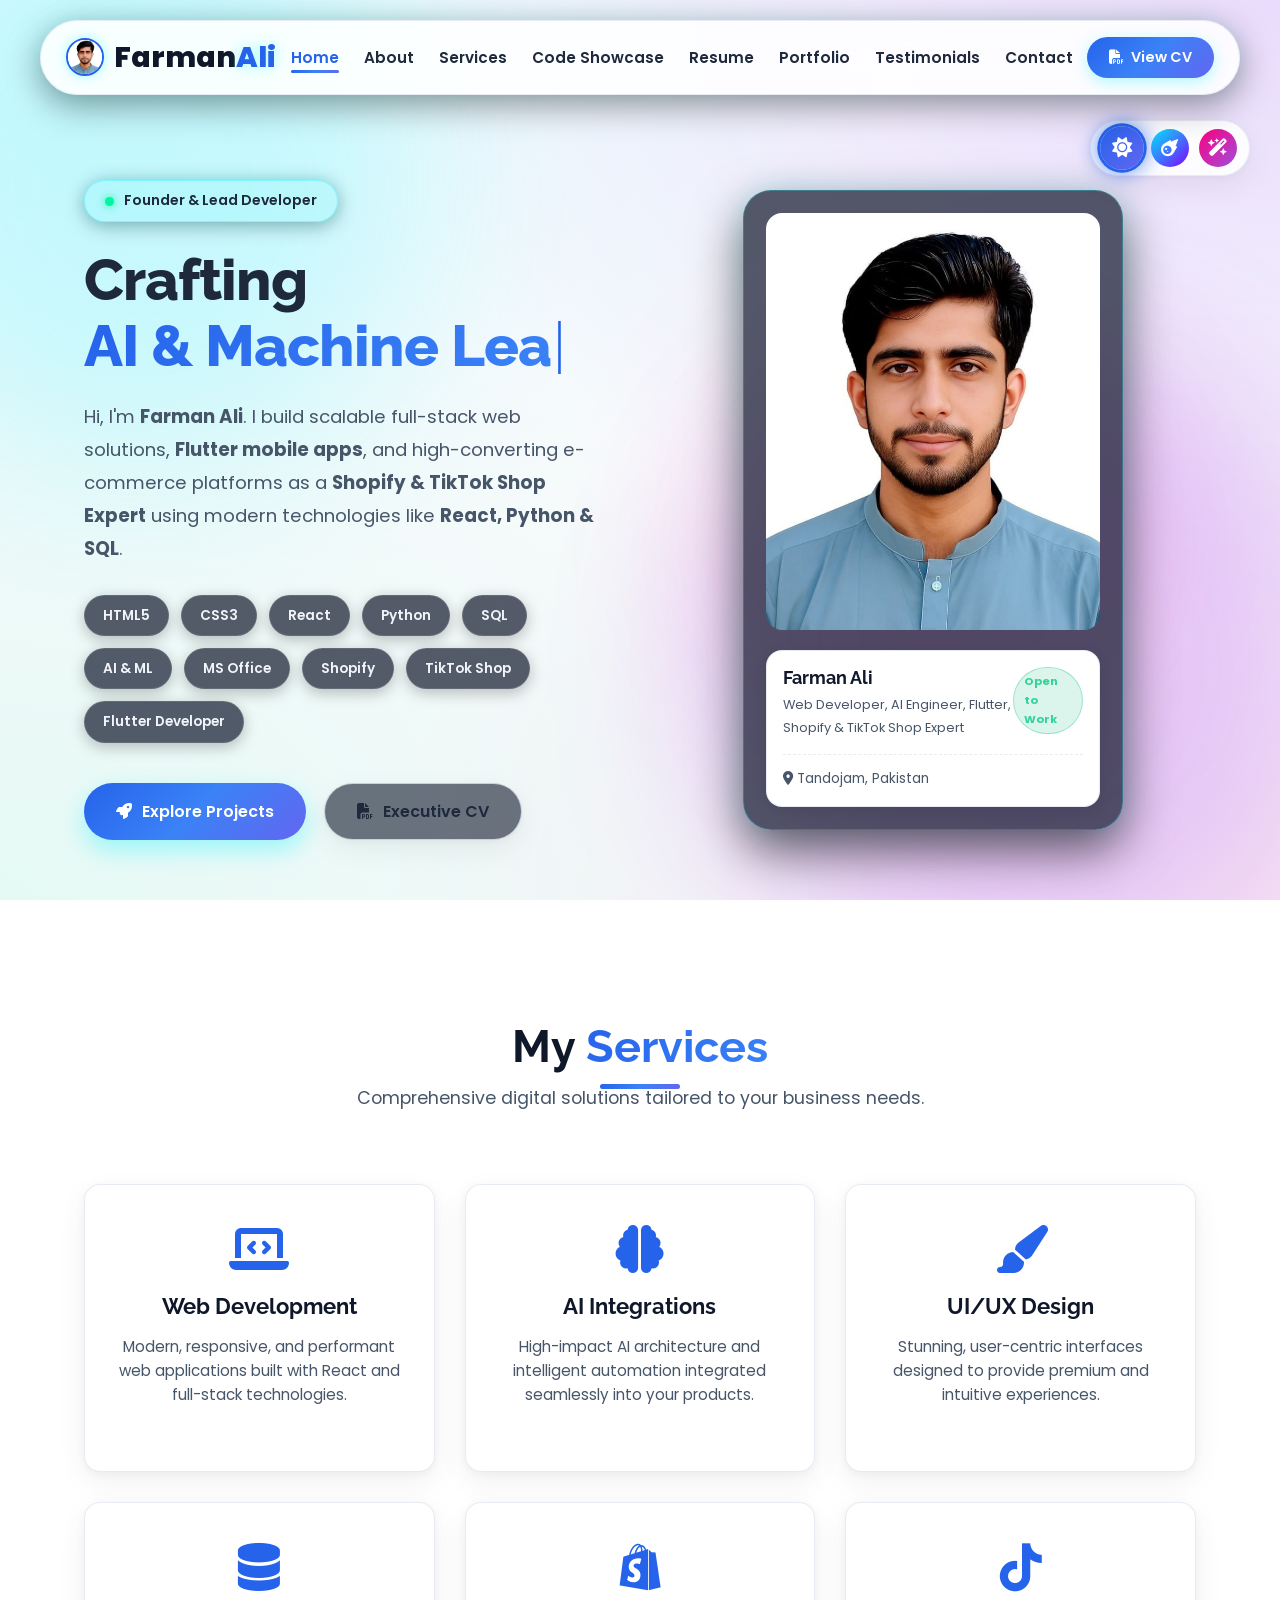
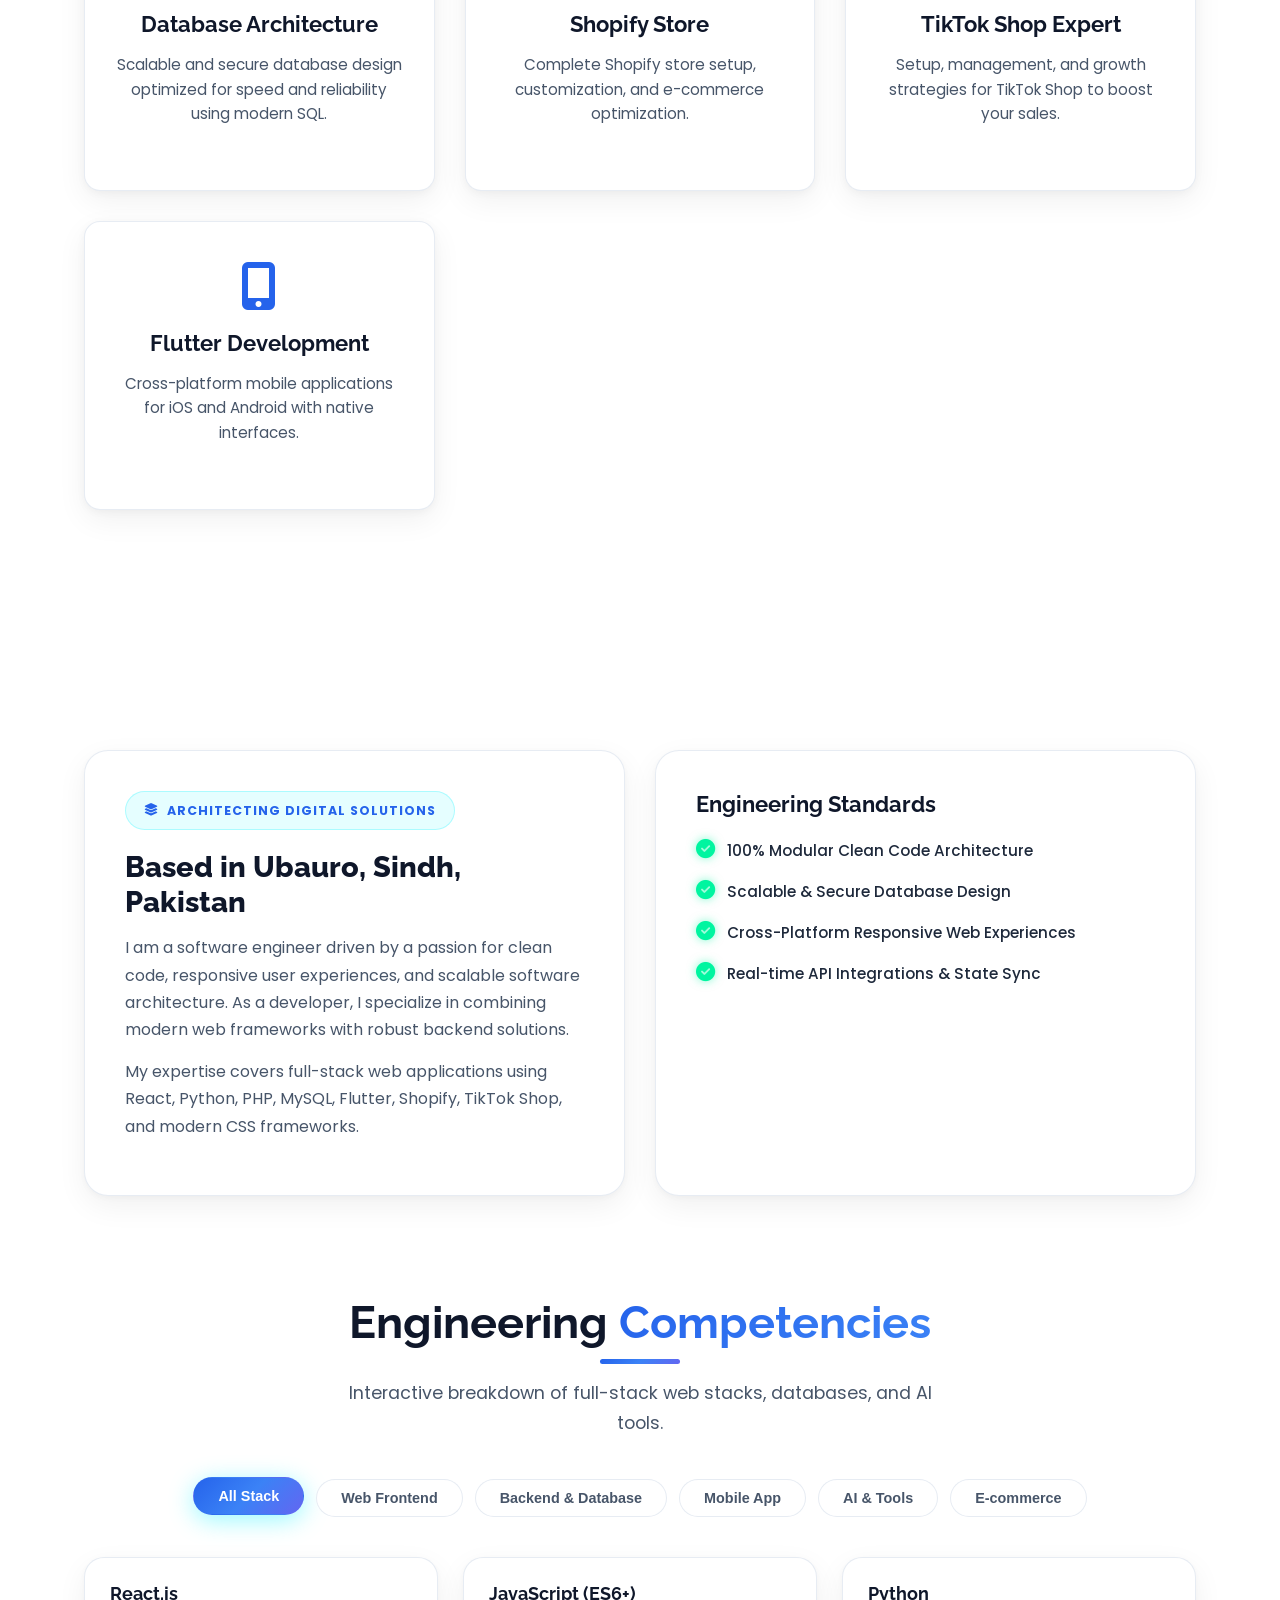
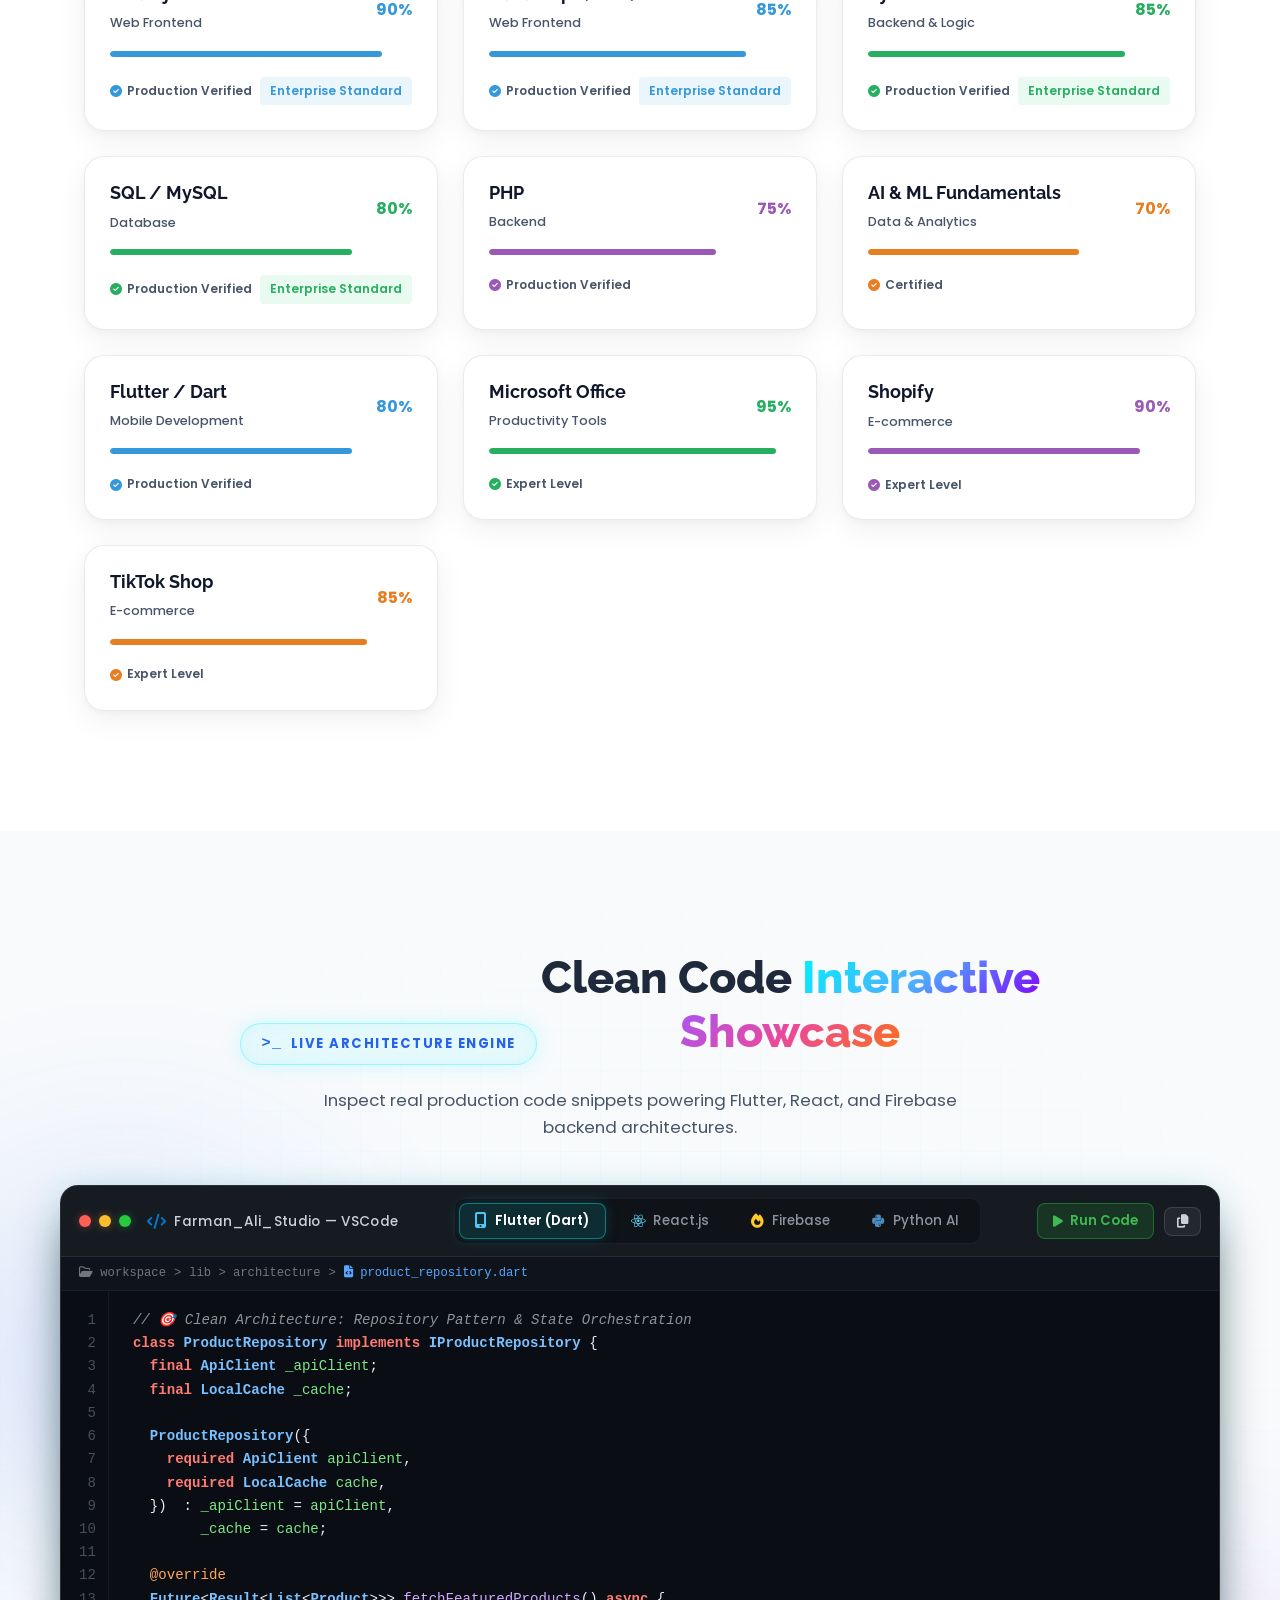
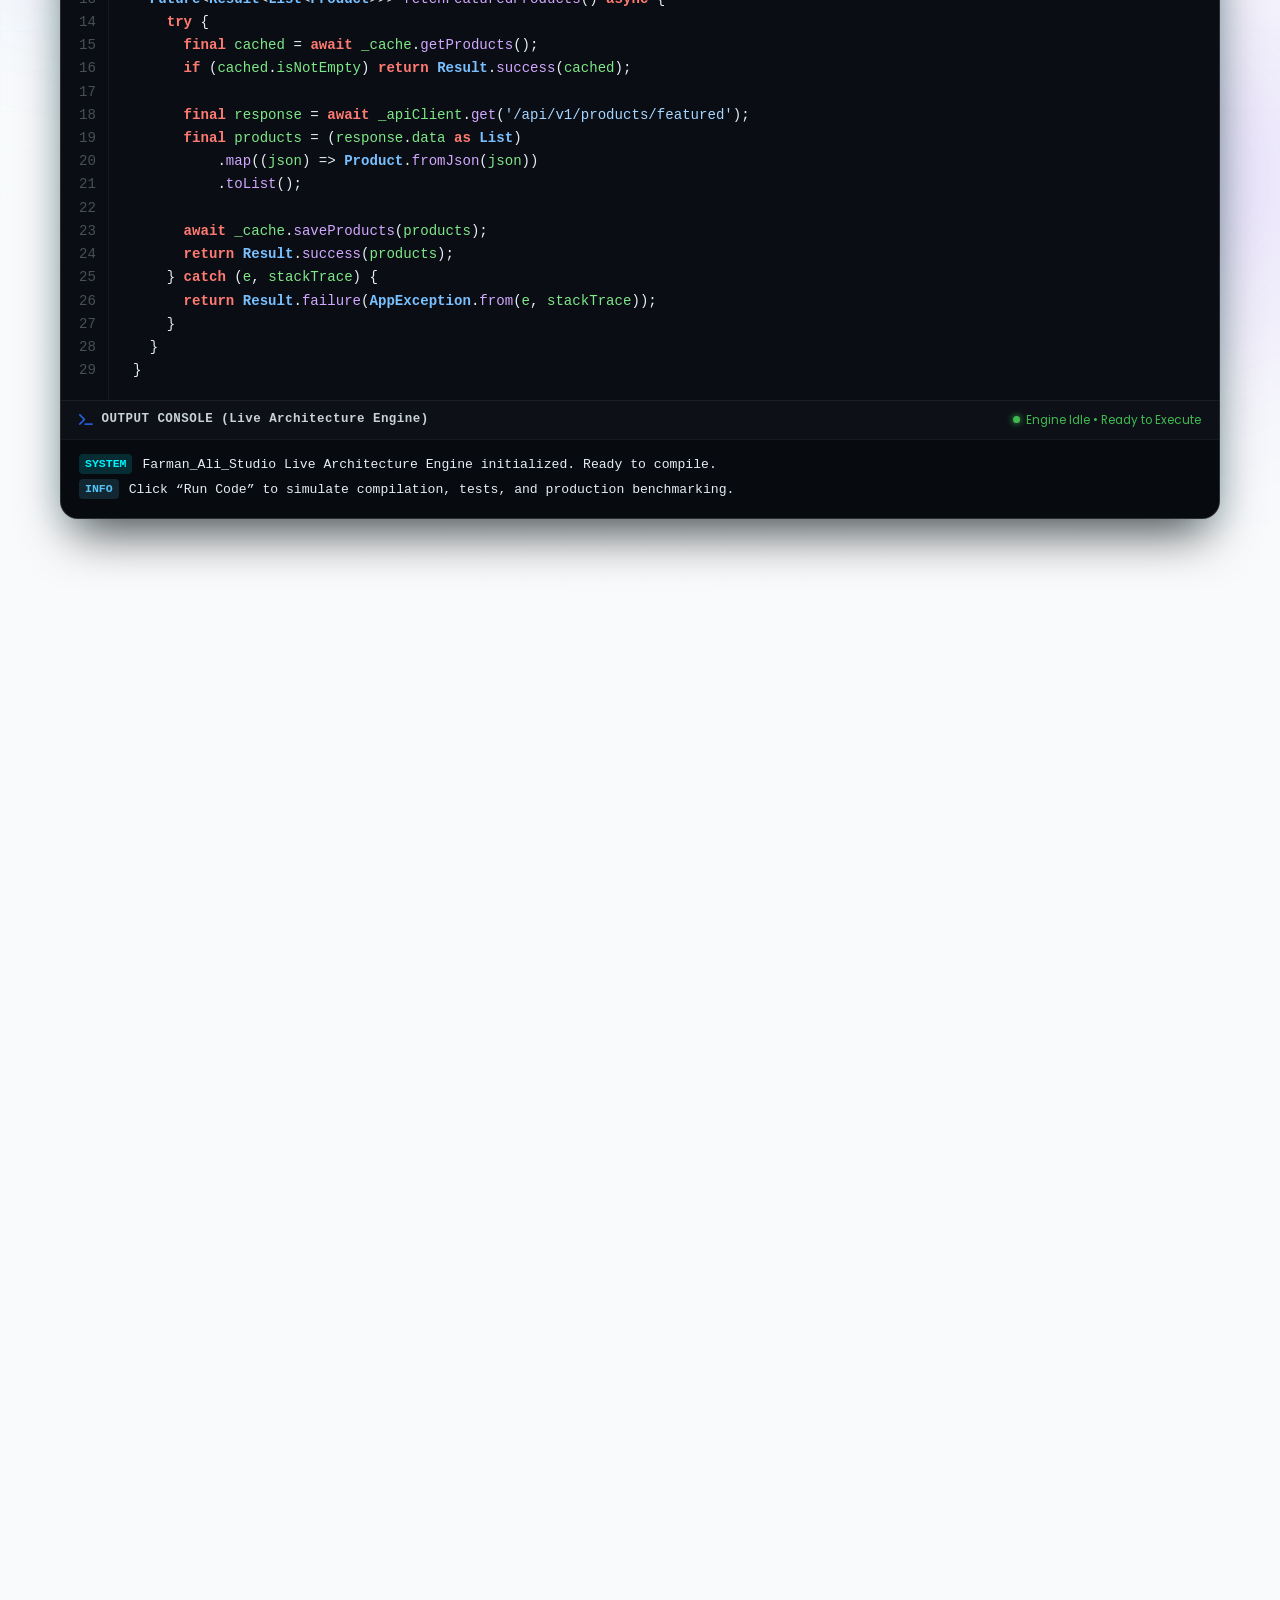
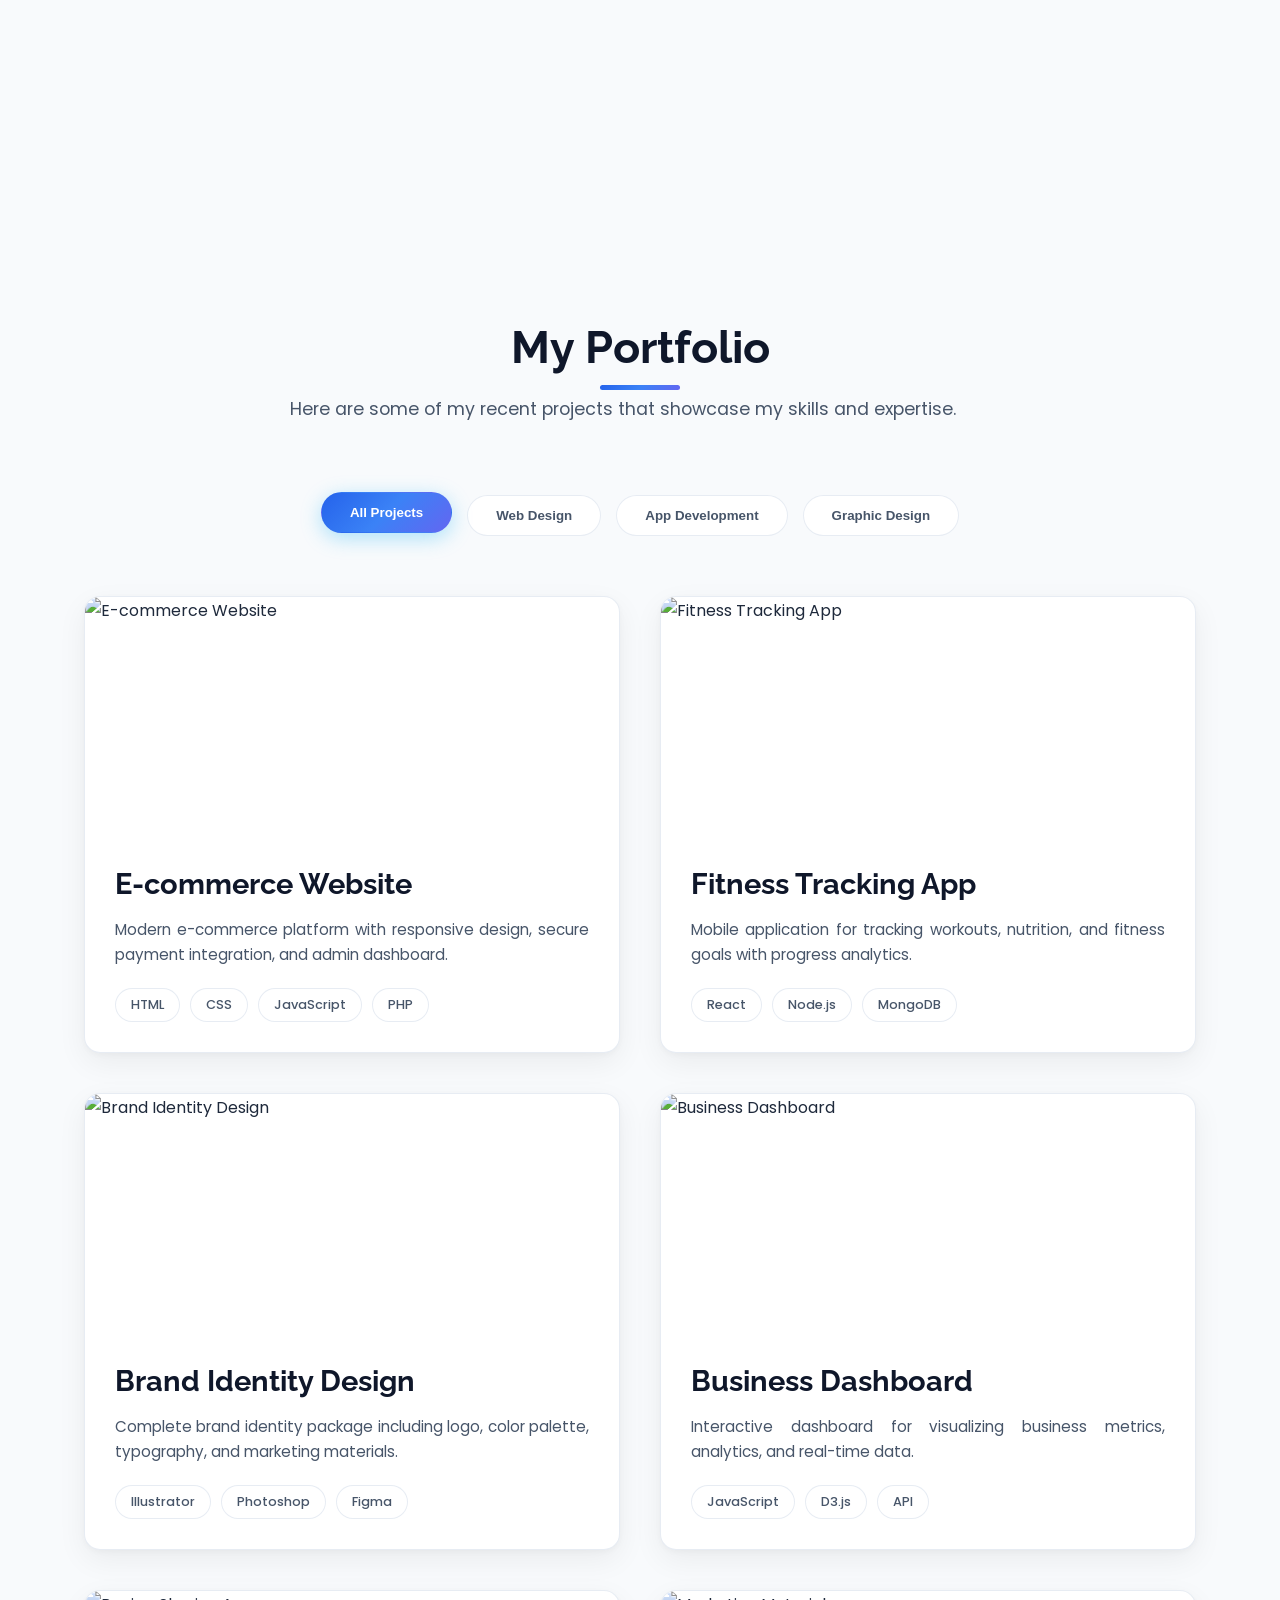
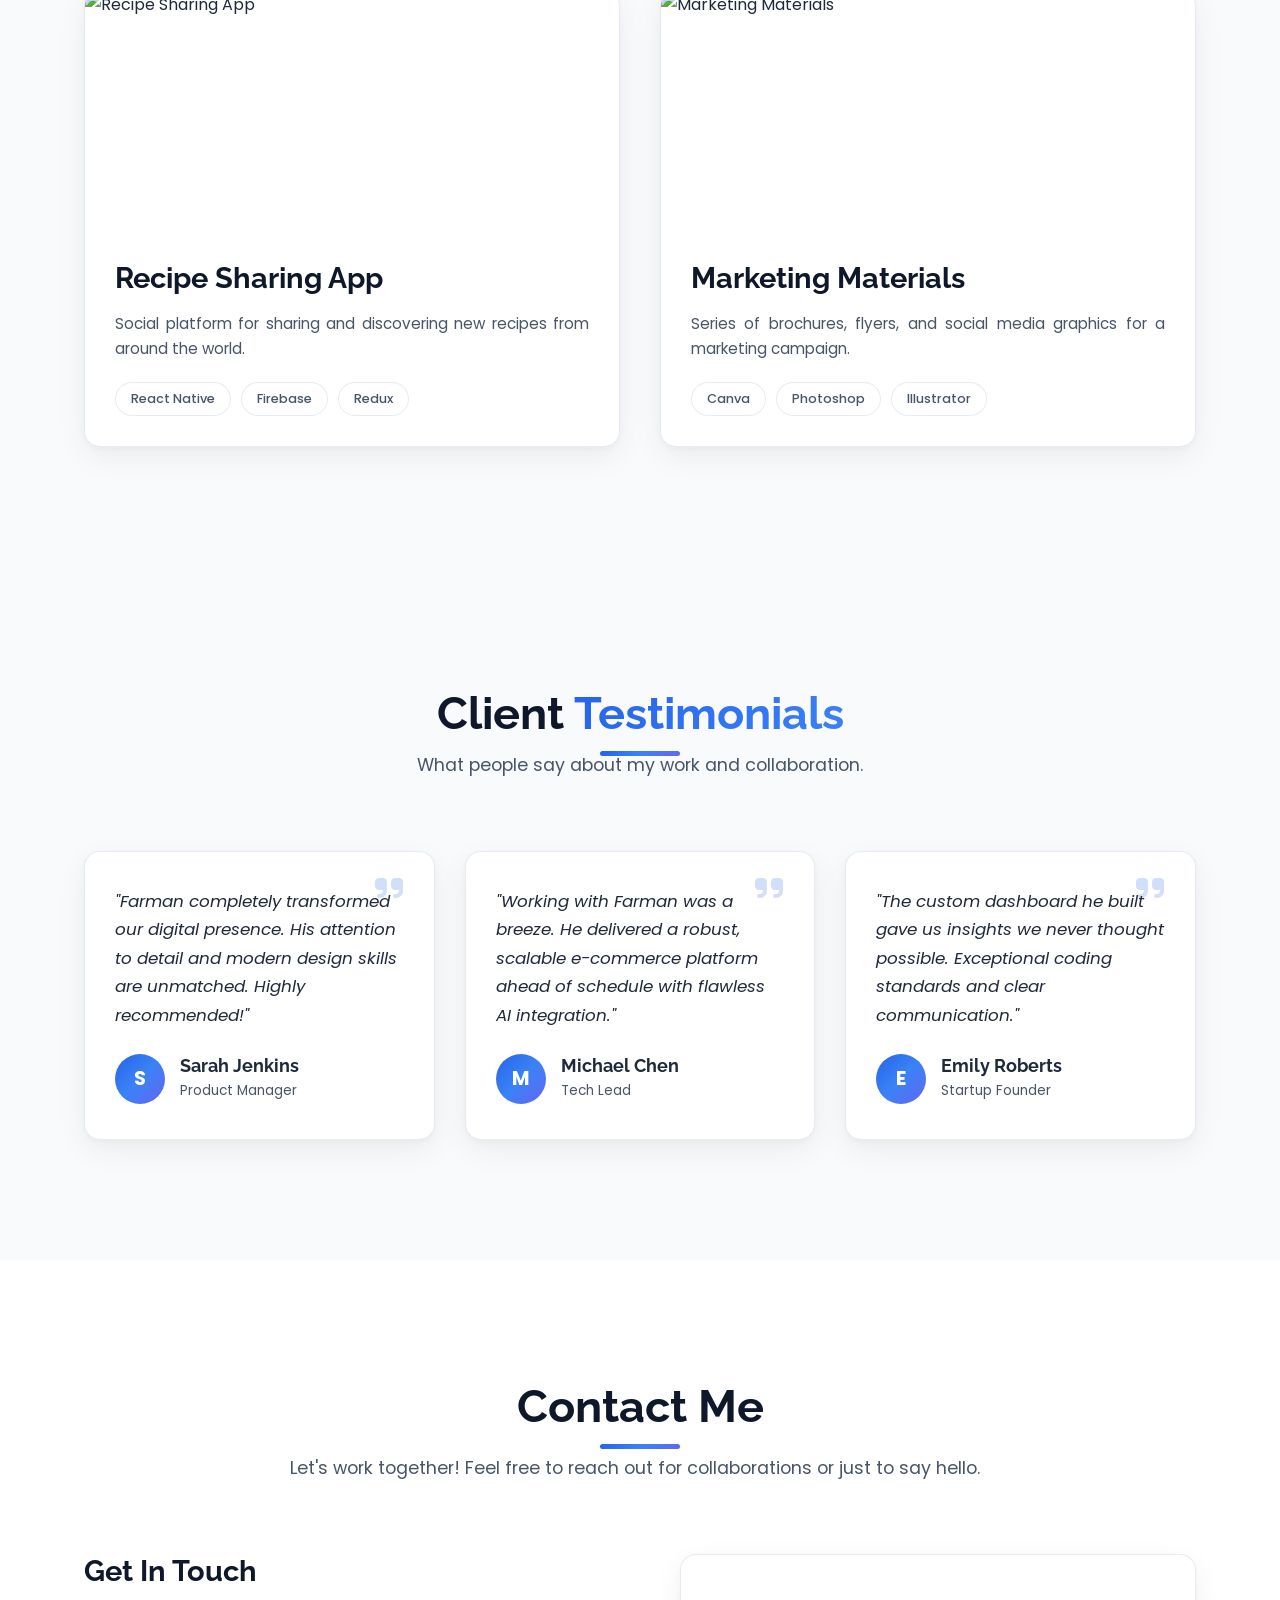
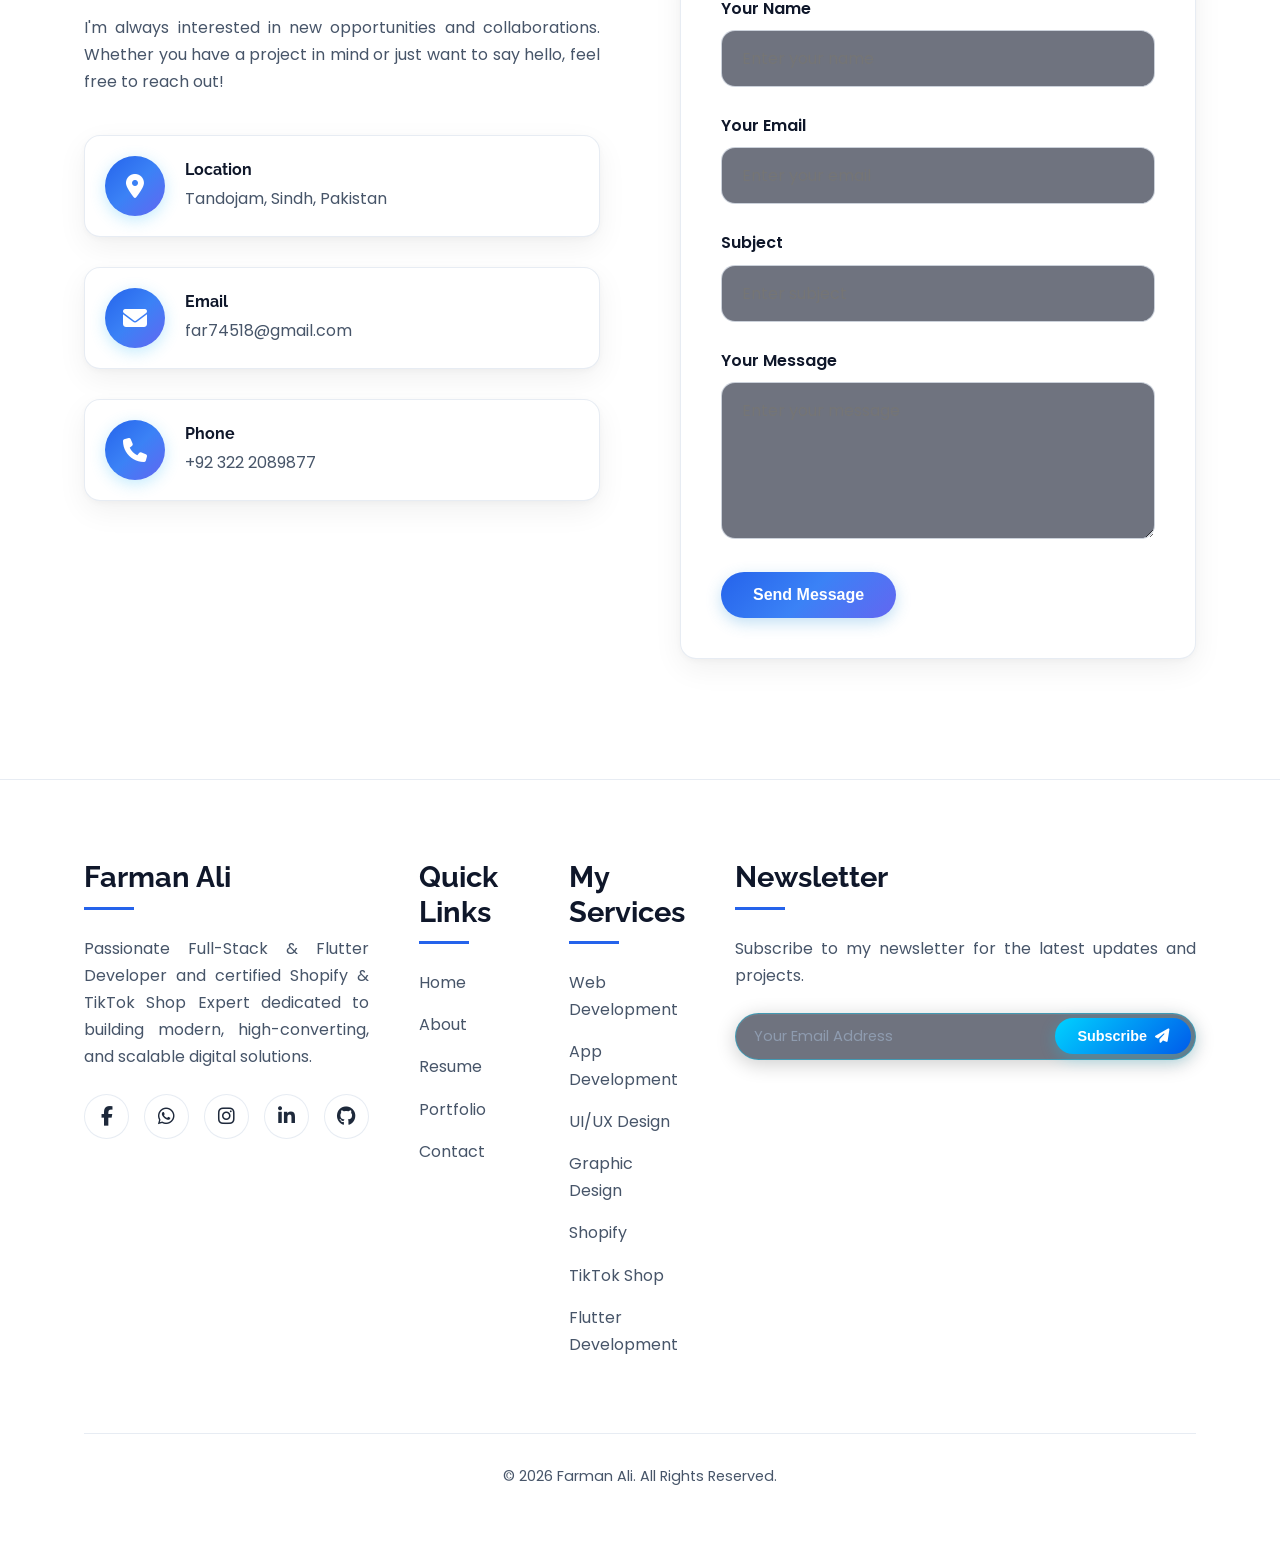
==== index.html @ 13c2aeea "Optimize SEO Schema and title for Farman Ali search indexing" ====
<!DOCTYPE html>
<html lang="en">

<head>
    <meta charset="UTF-8">
    <meta name="viewport" content="width=device-width, initial-scale=1.0">
    <title>Farman Ali - Official Portfolio | Web & Flutter Developer</title>
    <meta name="description"
        content="Official Portfolio of Farman Ali - Passionate full-stack web developer, Flutter mobile developer, Shopify & TikTok Shop expert. Explore projects, skills, and CV.">
    <meta name="keywords"
        content="Farman Ali, Farman Ali Portfolio, Farman Ali Web Developer, Farman Ali Flutter Developer, Farman Ali Shopify, Farman Ali TikTok Shop, frontend developer, React, Python, SQL">
    <meta name="author" content="Farman Ali">

    <meta name="robots" content="index, follow, max-image-preview:large, max-snippet:-1, max-video-preview:-1">
    <link rel="canonical" href="https://far74518-commits.github.io/portFolio/">

    <!-- Open Graph / Social Media Meta Tags -->
    <meta property="og:type" content="website">
    <meta property="og:url" content="https://far74518-commits.github.io/portFolio/">
    <meta property="og:title" content="Farman Ali - Official Web &amp; Flutter Developer Portfolio">
    <meta property="og:description" content="Official Portfolio of Farman Ali - Full-stack web developer, Flutter mobile app developer, Shopify &amp; TikTok Shop expert. Explore projects and skills.">
    <meta property="og:image" content="https://far74518-commits.github.io/portFolio/img.jpeg">

    <!-- Twitter Card Meta Tags -->
    <meta name="twitter:card" content="summary_large_image">
    <meta name="twitter:title" content="Farman Ali - Official Portfolio">
    <meta name="twitter:description" content="Official Portfolio of Farman Ali - Web & Flutter Developer, Shopify & TikTok Shop Expert.">
    <meta name="twitter:image" content="https://far74518-commits.github.io/portFolio/img.jpeg">

    <!-- Structured Data JSON-LD Graph Schema for Google Search -->
    <script type="application/ld+json">
    {
      "@context": "https://schema.org",
      "@graph": [
        {
          "@type": "WebSite",
          "@id": "https://far74518-commits.github.io/portFolio/#website",
          "url": "https://far74518-commits.github.io/portFolio/",
          "name": "Farman Ali Portfolio",
          "description": "Official Portfolio of Farman Ali - Web Developer, Flutter Developer & E-Commerce Expert",
          "publisher": {
            "@id": "https://far74518-commits.github.io/portFolio/#person"
          }
        },
        {
          "@type": "Person",
          "@id": "https://far74518-commits.github.io/portFolio/#person",
          "name": "Farman Ali",
          "alternateName": ["FarmanAli", "Farman Ali Developer", "Farman Ali Web Developer", "Farman Ali Portfolio"],
          "jobTitle": "Full-Stack Web & Flutter Developer",
          "url": "https://far74518-commits.github.io/portFolio/",
          "image": "https://far74518-commits.github.io/portFolio/img.jpeg",
          "sameAs": [
            "https://www.linkedin.com/in/farman-ali-4b7293390",
            "https://github.com/far74518-commits"
          ],
          "knowsAbout": [
            "Web Development",
            "React.js",
            "Flutter Mobile App Development",
            "Python",
            "SQL & MySQL",
            "Shopify",
            "TikTok Shop"
          ]
        },
        {
          "@type": "ProfilePage",
          "@id": "https://far74518-commits.github.io/portFolio/#webpage",
          "url": "https://far74518-commits.github.io/portFolio/",
          "name": "Farman Ali - Official Portfolio",
          "mainEntity": {
            "@id": "https://far74518-commits.github.io/portFolio/#person"
          }
        }
      ]
    }
    </script>

    <!-- Google Search Console Verification -->
    <meta name="google-site-verification" content="6dW-d35RY6g--9aEkk7B-_UVNa_BJdCMKLR23YyliXI" />
    <!-- Font Awesome -->
    <link rel="stylesheet" href="https://cdnjs.cloudflare.com/ajax/libs/font-awesome/6.4.0/css/all.min.css">

    <!-- Google Fonts -->
    <link
        href="https://fonts.googleapis.com/css2?family=Poppins:wght@300;400;500;600;700;800&family=Raleway:wght@300;400;500;600;700&display=swap"
        rel="stylesheet">

    <link rel="stylesheet" href="css/global.css">
    <link rel="stylesheet" href="css/layout.css">
    <link rel="stylesheet" href="css/hero-about.css">
    <link rel="stylesheet" href="css/portfolio-contact.css">
    <link rel="stylesheet" href="css/services-testimonials.css">
    <link rel="stylesheet" href="css/code-showcase.css">
</head>

<body class="theme-light light-theme">
    <!-- Dynamic Theme Toggle -->
    <div class="theme-toggle">
        <button id="theme-light" class="theme-btn active" title="Light Mode"><i class="fas fa-sun"></i></button>
        <button id="theme-cosmic" class="theme-btn" title="Cosmic Cyber Glow"><i class="fas fa-meteor"></i></button>
        <button id="theme-nebula" class="theme-btn" title="Sunset Nebula Glow"><i
                class="fas fa-wand-magic-sparkles"></i></button>
    </div>

    <!-- Header & Navigation -->
    <header id="header" class="modern-header">
        <div class="nav-container">
            <nav class="navbar">
                <a href="#home" class="logo">
                    <img src="img.jpeg" alt="Logo" class="nav-avatar">
                    Farman<span>Ali</span>
                </a>
                <ul class="nav-links">
                    <li><a href="#home" class="active">Home</a></li>
                    <li><a href="#about">About</a></li>
                    <li><a href="#services">Services</a></li>
                    <li><a href="#code-showcase">Code Showcase</a></li>
                    <li><a href="#resume">Resume</a></li>
                    <li><a href="#portfolio">Portfolio</a></li>
                    <li><a href="#testimonials">Testimonials</a></li>
                    <li><a href="#contact">Contact</a></li>
                </ul>
                <div class="nav-actions">
                    <a href="javascript:void(0)" class="btn-nav" onclick="openCvModal()"><i class="fas fa-file-pdf"></i>
                        View CV</a>
                    <div class="hamburger">
                        <i class="fas fa-bars"></i>
                    </div>
                </div>
            </nav>
        </div>
    </header>

    <!-- Hero Section -->
    <section class="hero modern-hero reveal" id="home">
        <div class="mesh-bg">
            <div class="mesh-blob blob-1"></div>
            <div class="mesh-blob blob-2"></div>
            <div class="mesh-blob blob-3"></div>
        </div>
        <div class="container">
            <div class="hero-content">
                <div class="hero-text">
                    <div class="hero-badge">
                        <span class="badge-dot"></span> Founder & Lead Developer
                    </div>
                    <h1>Crafting <br><span class="text-gradient typing-text">Modern Web Solutions</span><span
                            class="typing-cursor">|</span></h1>
                    <p>Hi, I'm <strong>Farman Ali</strong>. I build scalable full-stack web solutions, <strong>Flutter
                            mobile apps</strong>, and high-converting e-commerce platforms as a <strong>Shopify &amp;
                            TikTok Shop Expert</strong> using modern technologies like <strong>React, Python &amp;
                            SQL</strong>.</p>

                    <div class="skill-pills">
                        <span class="skill-pill">HTML5</span>
                        <span class="skill-pill">CSS3</span>
                        <span class="skill-pill">React</span>
                        <span class="skill-pill">Python</span>
                        <span class="skill-pill">SQL</span>
                        <span class="skill-pill">AI & ML</span>
                        <span class="skill-pill">MS Office</span>
                        <span class="skill-pill">Shopify</span>
                        <span class="skill-pill">TikTok Shop</span>
                        <span class="skill-pill">Flutter Developer</span>
                    </div>

                    <div class="hero-btns">
                        <a href="#portfolio" class="btn-primary"><i class="fas fa-rocket"></i> Explore Projects</a>
                        <a href="javascript:void(0)" class="btn-secondary" onclick="openCvModal()"><i
                                class="fas fa-file-pdf"></i> Executive CV</a>
                    </div>
                </div>

                <div class="hero-image">
                    <div class="modern-profile-card">
                        <div class="card-image-wrap">
                            <img src="img.jpeg" alt="Farman Ali">
                        </div>
                        <div class="card-info">
                            <div class="card-info-header">
                                <div>
                                    <h4>Farman Ali</h4>
                                    <p>Web Developer, AI Engineer, Flutter, Shopify & TikTok Shop Expert</p>
                                </div>
                                <span class="status-badge">Open to Work</span>
                            </div>
                            <div class="card-info-footer">
                                <span><i class="fas fa-map-marker-alt"></i> Tandojam, Pakistan</span>
                            </div>
                        </div>
                    </div>
                </div>
            </div>
        </div>
    </section>

    <!-- Services Section -->
    <section class="services section reveal" id="services">
        <div class="container">
            <div class="section-title text-center">
                <h2 style="margin: 0 auto;">My <span class="text-gradient">Services</span></h2>
                <p style="color: var(--text-secondary); max-width: 600px; margin: 10px auto;">Comprehensive digital
                    solutions tailored to your business needs.</p>
                <div class="mobile-swipe-indicator">
                    <i class="fas fa-arrows-left-right"></i> Swipe horizontally &bull; 7 Services
                </div>
            </div>
            <div class="services-wrapper">
                <button class="services-nav-btn prev-btn" id="servicesPrevBtn" aria-label="Previous service"><i
                        class="fas fa-chevron-left"></i></button>
                <div class="services-grid" id="servicesGrid">
                    <div class="service-card">
                        <i class="fas fa-laptop-code service-icon"></i>
                        <h3>Web Development</h3>
                        <p>Modern, responsive, and performant web applications built with React and full-stack
                            technologies.</p>
                    </div>
                    <div class="service-card">
                        <i class="fas fa-brain service-icon"></i>
                        <h3>AI Integrations</h3>
                        <p>High-impact AI architecture and intelligent automation integrated seamlessly into your
                            products.</p>
                    </div>
                    <div class="service-card">
                        <i class="fas fa-paint-brush service-icon"></i>
                        <h3>UI/UX Design</h3>
                        <p>Stunning, user-centric interfaces designed to provide premium and intuitive experiences.</p>
                    </div>
                    <div class="service-card">
                        <i class="fas fa-database service-icon"></i>
                        <h3>Database Architecture</h3>
                        <p>Scalable and secure database design optimized for speed and reliability using modern SQL.</p>
                    </div>
                    <div class="service-card">
                        <i class="fab fa-shopify service-icon"></i>
                        <h3>Shopify Store</h3>
                        <p>Complete Shopify store setup, customization, and e-commerce optimization.</p>
                    </div>
                    <div class="service-card">
                        <i class="fab fa-tiktok service-icon"></i>
                        <h3>TikTok Shop Expert</h3>
                        <p>Setup, management, and growth strategies for TikTok Shop to boost your sales.</p>
                    </div>
                    <div class="service-card">
                        <i class="fas fa-mobile-alt service-icon"></i>
                        <h3>Flutter Development</h3>
                        <p>Cross-platform mobile applications for iOS and Android with native interfaces.</p>
                    </div>
                </div>
                <button class="services-nav-btn next-btn" id="servicesNextBtn" aria-label="Next service"><i
                        class="fas fa-chevron-right"></i></button>
            </div>
        </div>
    </section>

    <!-- About & Competencies Section -->
    <section class="about section reveal" id="about">
        <div class="container">
            <!-- Premium Location & About Grid -->
            <div class="premium-about-grid">
                <!-- Location Card -->
                <div class="premium-card premium-location-card">
                    <div class="location-header">
                        <span class="location-badge"><i class="fas fa-layer-group"></i> ARCHITECTING DIGITAL
                            SOLUTIONS</span>
                    </div>
                    <h3 class="location-title">Based in Ubauro, Sindh, Pakistan</h3>
                    <p class="location-desc">I am a software engineer driven by a passion for clean code, responsive
                        user experiences, and scalable software architecture. As a developer, I specialize in combining
                        modern web frameworks with robust backend solutions.</p>
                    <p class="location-desc">My expertise covers full-stack web applications using React, Python, PHP,
                        MySQL, Flutter, Shopify, TikTok Shop, and modern CSS frameworks.</p>
                </div>

                <!-- Standards Card -->
                <div class="premium-card premium-standards-card">
                    <h4 class="standards-title">Engineering Standards</h4>
                    <ul class="standards-list">
                        <li><i class="fas fa-check-circle"></i> 100% Modular Clean Code Architecture</li>
                        <li><i class="fas fa-check-circle"></i> Scalable & Secure Database Design</li>
                        <li><i class="fas fa-check-circle"></i> Cross-Platform Responsive Web Experiences</li>
                        <li><i class="fas fa-check-circle"></i> Real-time API Integrations & State Sync</li>
                    </ul>
                </div>
            </div>

            <!-- Engineering Competencies -->
            <div class="premium-competencies">
                <div class="section-title text-center" style="margin-bottom: 40px; text-align: center;">
                    <h2>Engineering <span class="text-gradient">Competencies</span></h2>
                    <p style="color: var(--text-secondary); max-width: 600px; margin: 10px auto;">Interactive breakdown
                        of full-stack web stacks, databases, and AI tools.</p>
                </div>

                <div class="competency-tabs">
                    <button class="comp-tab active" data-tab="all">All Stack</button>
                    <button class="comp-tab" data-tab="frontend">Web Frontend</button>
                    <button class="comp-tab" data-tab="backend">Backend & Database</button>
                    <button class="comp-tab" data-tab="mobile">Mobile App</button>
                    <button class="comp-tab" data-tab="ai">AI & Tools</button>
                    <button class="comp-tab" data-tab="ecommerce">E-commerce</button>
                </div>

                <div class="competency-grid">
                    <!-- Card 1 -->
                    <div class="comp-card" data-category="frontend">
                        <div class="comp-header">
                            <div>
                                <h4 class="comp-title">React.js</h4>
                                <span class="comp-category">Web Frontend</span>
                            </div>
                            <span class="comp-percent text-blue">90%</span>
                        </div>
                        <div class="comp-bar-bg">
                            <div class="comp-bar-fill bg-blue" style="width: 90%;"></div>
                        </div>
                        <div class="comp-footer">
                            <span class="comp-badge"><i class="fas fa-check-circle text-blue"></i> Production
                                Verified</span>
                            <span class="comp-badge badge-blue">Enterprise Standard</span>
                        </div>
                    </div>

                    <!-- Card 2 -->
                    <div class="comp-card" data-category="frontend">
                        <div class="comp-header">
                            <div>
                                <h4 class="comp-title">JavaScript (ES6+)</h4>
                                <span class="comp-category">Web Frontend</span>
                            </div>
                            <span class="comp-percent text-blue">85%</span>
                        </div>
                        <div class="comp-bar-bg">
                            <div class="comp-bar-fill bg-blue" style="width: 85%;"></div>
                        </div>
                        <div class="comp-footer">
                            <span class="comp-badge"><i class="fas fa-check-circle text-blue"></i> Production
                                Verified</span>
                            <span class="comp-badge badge-blue">Enterprise Standard</span>
                        </div>
                    </div>

                    <!-- Card 3 -->
                    <div class="comp-card" data-category="backend">
                        <div class="comp-header">
                            <div>
                                <h4 class="comp-title">Python</h4>
                                <span class="comp-category">Backend & Logic</span>
                            </div>
                            <span class="comp-percent text-green">85%</span>
                        </div>
                        <div class="comp-bar-bg">
                            <div class="comp-bar-fill bg-green" style="width: 85%;"></div>
                        </div>
                        <div class="comp-footer">
                            <span class="comp-badge"><i class="fas fa-check-circle text-green"></i> Production
                                Verified</span>
                            <span class="comp-badge badge-green">Enterprise Standard</span>
                        </div>
                    </div>

                    <!-- Card 4 -->
                    <div class="comp-card" data-category="backend">
                        <div class="comp-header">
                            <div>
                                <h4 class="comp-title">SQL / MySQL</h4>
                                <span class="comp-category">Database</span>
                            </div>
                            <span class="comp-percent text-green">80%</span>
                        </div>
                        <div class="comp-bar-bg">
                            <div class="comp-bar-fill bg-green" style="width: 80%;"></div>
                        </div>
                        <div class="comp-footer">
                            <span class="comp-badge"><i class="fas fa-check-circle text-green"></i> Production
                                Verified</span>
                            <span class="comp-badge badge-green">Enterprise Standard</span>
                        </div>
                    </div>

                    <!-- Card 5 -->
                    <div class="comp-card" data-category="backend">
                        <div class="comp-header">
                            <div>
                                <h4 class="comp-title">PHP</h4>
                                <span class="comp-category">Backend</span>
                            </div>
                            <span class="comp-percent text-purple">75%</span>
                        </div>
                        <div class="comp-bar-bg">
                            <div class="comp-bar-fill bg-purple" style="width: 75%;"></div>
                        </div>
                        <div class="comp-footer">
                            <span class="comp-badge"><i class="fas fa-check-circle text-purple"></i> Production
                                Verified</span>
                        </div>
                    </div>

                    <!-- Card 6 -->
                    <div class="comp-card" data-category="ai">
                        <div class="comp-header">
                            <div>
                                <h4 class="comp-title">AI & ML Fundamentals</h4>
                                <span class="comp-category">Data & Analytics</span>
                            </div>
                            <span class="comp-percent text-orange">70%</span>
                        </div>
                        <div class="comp-bar-bg">
                            <div class="comp-bar-fill bg-orange" style="width: 70%;"></div>
                        </div>
                        <div class="comp-footer">
                            <span class="comp-badge"><i class="fas fa-check-circle text-orange"></i> Certified</span>
                        </div>
                    </div>

                    <!-- Card 7 -->
                    <div class="comp-card" data-category="mobile">
                        <div class="comp-header">
                            <div>
                                <h4 class="comp-title">Flutter / Dart</h4>
                                <span class="comp-category">Mobile Development</span>
                            </div>
                            <span class="comp-percent text-blue">80%</span>
                        </div>
                        <div class="comp-bar-bg">
                            <div class="comp-bar-fill bg-blue" style="width: 80%;"></div>
                        </div>
                        <div class="comp-footer">
                            <span class="comp-badge"><i class="fas fa-check-circle text-blue"></i> Production
                                Verified</span>
                        </div>
                    </div>

                    <!-- Card 8 -->
                    <div class="comp-card" data-category="ai">
                        <div class="comp-header">
                            <div>
                                <h4 class="comp-title">Microsoft Office</h4>
                                <span class="comp-category">Productivity Tools</span>
                            </div>
                            <span class="comp-percent text-green">95%</span>
                        </div>
                        <div class="comp-bar-bg">
                            <div class="comp-bar-fill bg-green" style="width: 95%;"></div>
                        </div>
                        <div class="comp-footer">
                            <span class="comp-badge"><i class="fas fa-check-circle text-green"></i> Expert Level</span>
                        </div>
                    </div>

                    <!-- Card 9 -->
                    <div class="comp-card" data-category="ecommerce">
                        <div class="comp-header">
                            <div>
                                <h4 class="comp-title">Shopify</h4>
                                <span class="comp-category">E-commerce</span>
                            </div>
                            <span class="comp-percent text-purple">90%</span>
                        </div>
                        <div class="comp-bar-bg">
                            <div class="comp-bar-fill bg-purple" style="width: 90%;"></div>
                        </div>
                        <div class="comp-footer">
                            <span class="comp-badge"><i class="fas fa-check-circle text-purple"></i> Expert Level</span>
                        </div>
                    </div>

                    <!-- Card 10 -->
                    <div class="comp-card" data-category="ecommerce">
                        <div class="comp-header">
                            <div>
                                <h4 class="comp-title">TikTok Shop</h4>
                                <span class="comp-category">E-commerce</span>
                            </div>
                            <span class="comp-percent text-orange">85%</span>
                        </div>
                        <div class="comp-bar-bg">
                            <div class="comp-bar-fill bg-orange" style="width: 85%;"></div>
                        </div>
                        <div class="comp-footer">
                            <span class="comp-badge"><i class="fas fa-check-circle text-orange"></i> Expert Level</span>
                        </div>
                    </div>
                </div>
            </div>
        </div>
    </section>

    <!-- Clean Code Interactive Showcase Section -->
    <section class="code-showcase-section section reveal" id="code-showcase">
        <div class="showcase-mesh-blob blob-left"></div>
        <div class="showcase-mesh-blob blob-right"></div>
        <div class="showcase-container">
            <div class="showcase-header">
                <div class="live-engine-badge">
                    <span class="badge-terminal-icon">&gt;_</span> LIVE ARCHITECTURE ENGINE
                </div>
                <h2 class="showcase-title">
                    Clean Code <span class="text-gradient-cyan-purple">Interactive</span><br>
                    <span class="text-gradient-purple-orange">Showcase</span>
                </h2>
                <p class="showcase-subtitle">
                    Inspect real production code snippets powering Flutter, React, and Firebase backend architectures.
                </p>
            </div>

            <!-- VS Code Window -->
            <div class="vscode-window">
                <!-- Window Top Header -->
                <div class="vsc-header">
                    <div class="vsc-header-left">
                        <div class="vsc-dots">
                            <span class="vsc-dot dot-red" title="Close"></span>
                            <span class="vsc-dot dot-yellow" title="Minimize"></span>
                            <span class="vsc-dot dot-green" title="Maximize"></span>
                        </div>
                        <div class="vsc-studio-title">
                            <i class="fas fa-code"></i> Farman_Ali_Studio &mdash; VSCode
                        </div>
                    </div>

                    <!-- Language / Architecture Tabs -->
                    <div class="vsc-tabs">
                        <button class="vsc-tab active" data-lang="flutter" data-file="product_repository.dart"
                            data-path="lib > architecture">
                            <i class="fas fa-mobile-alt"></i> Flutter (Dart)
                        </button>
                        <button class="vsc-tab" data-lang="react" data-file="useArchitectureEngine.js"
                            data-path="src > hooks">
                            <i class="fab fa-react"></i> React.js
                        </button>
                        <button class="vsc-tab" data-lang="firebase" data-file="order_transaction.js"
                            data-path="functions > services">
                            <i class="fas fa-fire"></i> Firebase
                        </button>
                        <button class="vsc-tab" data-lang="python" data-file="ai_microservice.py"
                            data-path="app > core">
                            <i class="fab fa-python"></i> Python AI
                        </button>
                    </div>

                    <!-- Window Actions -->
                    <div class="vsc-actions">
                        <button class="vsc-btn vsc-btn-run" id="runCodeBtn"
                            title="Simulate execution in Architecture Engine">
                            <i class="fas fa-play"></i> <span>Run Code</span>
                        </button>
                        <button class="vsc-btn vsc-btn-copy" id="copyCodeBtn" title="Copy clean snippet">
                            <i class="fas fa-copy"></i>
                        </button>
                    </div>
                </div>

                <!-- Breadcrumbs Bar -->
                <div class="vsc-breadcrumbs-bar">
                    <span><i class="far fa-folder-open"></i> workspace</span>
                    <span>&gt;</span>
                    <span id="vscPath">lib &gt; architecture</span>
                    <span>&gt;</span>
                    <span class="active-crumb" id="vscActiveFile"><i class="fas fa-file-code"></i>
                        product_repository.dart</span>
                </div>

                <!-- Code Editor Body -->
                <div class="vsc-editor-body">
                    <!-- Line Numbers Gutter -->
                    <div class="vsc-gutter" id="vscGutter">
                        <div>1</div>
                        <div>2</div>
                        <div>3</div>
                        <div>4</div>
                        <div>5</div>
                        <div>6</div>
                        <div>7</div>
                        <div>8</div>
                        <div>9</div>
                        <div>10</div>
                        <div>11</div>
                        <div>12</div>
                        <div>13</div>
                        <div>14</div>
                        <div>15</div>
                        <div>16</div>
                        <div>17</div>
                        <div>18</div>
                        <div>19</div>
                        <div>20</div>
                        <div>21</div>
                        <div>22</div>
                        <div>23</div>
                        <div>24</div>
                    </div>

                    <!-- Code Snippets Viewport -->
                    <div class="vsc-code-area">
                        <!-- Pane 1: Flutter (Dart) -->
                        <div class="vsc-code-pane active" id="pane-flutter" data-code="// 🎯 Clean Architecture: Repository Pattern &amp; State Orchestration
class ProductRepository implements IProductRepository {
  final ApiClient _apiClient;
  final LocalCache _cache;

  ProductRepository({
    required ApiClient apiClient,
    required LocalCache cache,
  })  : _apiClient = apiClient,
        _cache = cache;

  @override
  Future&lt;Result&lt;List&lt;Product&gt;&gt;&gt; fetchFeaturedProducts() async {
    try {
      final cached = await _cache.getProducts();
      if (cached.isNotEmpty) return Result.success(cached);

      final response = await _apiClient.get('/api/v1/products/featured');
      final products = (response.data as List)
          .map((json) =&gt; Product.fromJson(json))
          .toList();

      await _cache.saveProducts(products);
      return Result.success(products);
    } catch (e, stackTrace) {
      return Result.failure(AppException.from(e, stackTrace));
    }
  }
}">
                            <pre><code><span class="syn-cmt">// 🎯 Clean Architecture: Repository Pattern &amp; State Orchestration</span>
<span class="syn-kwd">class</span> <span class="syn-cls">ProductRepository</span> <span class="syn-kwd">implements</span> <span class="syn-cls">IProductRepository</span> {
  <span class="syn-kwd">final</span> <span class="syn-cls">ApiClient</span> <span class="syn-prop">_apiClient</span>;
  <span class="syn-kwd">final</span> <span class="syn-cls">LocalCache</span> <span class="syn-prop">_cache</span>;

  <span class="syn-cls">ProductRepository</span>({
    <span class="syn-kwd">required</span> <span class="syn-cls">ApiClient</span> <span class="syn-prop">apiClient</span>,
    <span class="syn-kwd">required</span> <span class="syn-cls">LocalCache</span> <span class="syn-prop">cache</span>,
  })  : <span class="syn-prop">_apiClient</span> = <span class="syn-prop">apiClient</span>,
        <span class="syn-prop">_cache</span> = <span class="syn-prop">cache</span>;

  <span class="syn-ann">@override</span>
  <span class="syn-cls">Future</span>&lt;<span class="syn-cls">Result</span>&lt;<span class="syn-cls">List</span>&lt;<span class="syn-cls">Product</span>&gt;&gt;&gt; <span class="syn-fn">fetchFeaturedProducts</span>() <span class="syn-kwd">async</span> {
    <span class="syn-kwd">try</span> {
      <span class="syn-kwd">final</span> <span class="syn-prop">cached</span> = <span class="syn-kwd">await</span> <span class="syn-prop">_cache</span>.<span class="syn-fn">getProducts</span>();
      <span class="syn-kwd">if</span> (<span class="syn-prop">cached</span>.<span class="syn-prop">isNotEmpty</span>) <span class="syn-kwd">return</span> <span class="syn-cls">Result</span>.<span class="syn-fn">success</span>(<span class="syn-prop">cached</span>);

      <span class="syn-kwd">final</span> <span class="syn-prop">response</span> = <span class="syn-kwd">await</span> <span class="syn-prop">_apiClient</span>.<span class="syn-fn">get</span>(<span class="syn-str">'/api/v1/products/featured'</span>);
      <span class="syn-kwd">final</span> <span class="syn-prop">products</span> = (<span class="syn-prop">response</span>.<span class="syn-prop">data</span> <span class="syn-kwd">as</span> <span class="syn-cls">List</span>)
          .<span class="syn-fn">map</span>((<span class="syn-prop">json</span>) =&gt; <span class="syn-cls">Product</span>.<span class="syn-fn">fromJson</span>(<span class="syn-prop">json</span>))
          .<span class="syn-fn">toList</span>();

      <span class="syn-kwd">await</span> <span class="syn-prop">_cache</span>.<span class="syn-fn">saveProducts</span>(<span class="syn-prop">products</span>);
      <span class="syn-kwd">return</span> <span class="syn-cls">Result</span>.<span class="syn-fn">success</span>(<span class="syn-prop">products</span>);
    } <span class="syn-kwd">catch</span> (<span class="syn-prop">e</span>, <span class="syn-prop">stackTrace</span>) {
      <span class="syn-kwd">return</span> <span class="syn-cls">Result</span>.<span class="syn-fn">failure</span>(<span class="syn-cls">AppException</span>.<span class="syn-fn">from</span>(<span class="syn-prop">e</span>, <span class="syn-prop">stackTrace</span>));
    }
  }
}</code></pre>
                        </div>

                        <!-- Pane 2: React.js -->
                        <div class="vsc-code-pane" id="pane-react" data-code="// ⚡ Clean Architecture: Reactive State Engine with Dynamic Cache
import { useState, useEffect, useCallback } from 'react';

export const useArchitectureEngine = (apiEndpoint, options = {}) => {
  const [state, setState] = useState({
    data: null,
    isLoading: true,
    error: null,
    latency: 0
  });

  const executePipeline = useCallback(async () => {
    const startTime = performance.now();
    try {
      setState(prev => ({ ...prev, isLoading: true }));
      const res = await fetch(apiEndpoint, {
        headers: { 'Content-Type': 'application/json', ...options.headers }
      });
      if (!res.ok) throw new Error(`HTTP Error: ${res.status}`);
      
      const payload = await res.json();
      const latency = Math.round(performance.now() - startTime);

      setState({ data: payload, isLoading: false, error: null, latency });
    } catch (err) {
      setState({ data: null, isLoading: false, error: err.message, latency: 0 });
    }
  }, [apiEndpoint]);

  useEffect(() => { executePipeline(); }, [executePipeline]);
  return { ...state, refetch: executePipeline };
};">
                            <pre><code><span class="syn-cmt">// ⚡ Clean Architecture: Reactive State Engine with Dynamic Cache</span>
<span class="syn-kwd">import</span> { <span class="syn-prop">useState</span>, <span class="syn-prop">useEffect</span>, <span class="syn-prop">useCallback</span> } <span class="syn-kwd">from</span> <span class="syn-str">'react'</span>;

<span class="syn-kwd">export const</span> <span class="syn-fn">useArchitectureEngine</span> = (<span class="syn-prop">apiEndpoint</span>, <span class="syn-prop">options</span> = {}) =&gt; {
  <span class="syn-kwd">const</span> [<span class="syn-prop">state</span>, <span class="syn-fn">setState</span>] = <span class="syn-fn">useState</span>({
    <span class="syn-prop">data</span>: <span class="syn-bool">null</span>,
    <span class="syn-prop">isLoading</span>: <span class="syn-bool">true</span>,
    <span class="syn-prop">error</span>: <span class="syn-bool">null</span>,
    <span class="syn-prop">latency</span>: <span class="syn-num">0</span>
  });

  <span class="syn-kwd">const</span> <span class="syn-fn">executePipeline</span> = <span class="syn-fn">useCallback</span>(<span class="syn-kwd">async</span> () =&gt; {
    <span class="syn-kwd">const</span> <span class="syn-prop">startTime</span> = <span class="syn-prop">performance</span>.<span class="syn-fn">now</span>();
    <span class="syn-kwd">try</span> {
      <span class="syn-fn">setState</span>(<span class="syn-prop">prev</span> =&gt; ({ ...<span class="syn-prop">prev</span>, <span class="syn-prop">isLoading</span>: <span class="syn-bool">true</span> }));
      <span class="syn-kwd">const</span> <span class="syn-prop">res</span> = <span class="syn-kwd">await</span> <span class="syn-fn">fetch</span>(<span class="syn-prop">apiEndpoint</span>, {
        <span class="syn-prop">headers</span>: { <span class="syn-str">'Content-Type'</span>: <span class="syn-str">'application/json'</span>, ...<span class="syn-prop">options</span>.<span class="syn-prop">headers</span> }
      });
      <span class="syn-kwd">if</span> (!<span class="syn-prop">res</span>.<span class="syn-prop">ok</span>) <span class="syn-kwd">throw new</span> <span class="syn-cls">Error</span>(<span class="syn-str">`HTTP Error: ${<span class="syn-prop">res</span>.<span class="syn-prop">status</span>}`</span>);
      
      <span class="syn-kwd">const</span> <span class="syn-prop">payload</span> = <span class="syn-kwd">await</span> <span class="syn-prop">res</span>.<span class="syn-fn">json</span>();
      <span class="syn-kwd">const</span> <span class="syn-prop">latency</span> = <span class="syn-cls">Math</span>.<span class="syn-fn">round</span>(<span class="syn-prop">performance</span>.<span class="syn-fn">now</span>() - <span class="syn-prop">startTime</span>);

      <span class="syn-fn">setState</span>({ <span class="syn-prop">data</span>: <span class="syn-prop">payload</span>, <span class="syn-prop">isLoading</span>: <span class="syn-bool">false</span>, <span class="syn-prop">error</span>: <span class="syn-bool">null</span>, <span class="syn-prop">latency</span> });
    } <span class="syn-kwd">catch</span> (<span class="syn-prop">err</span>) {
      <span class="syn-fn">setState</span>({ <span class="syn-prop">data</span>: <span class="syn-bool">null</span>, <span class="syn-prop">isLoading</span>: <span class="syn-bool">false</span>, <span class="syn-prop">error</span>: <span class="syn-prop">err</span>.<span class="syn-prop">message</span>, <span class="syn-prop">latency</span>: <span class="syn-num">0</span> });
    }
  }, [<span class="syn-prop">apiEndpoint</span>]);

  <span class="syn-fn">useEffect</span>(() =&gt; { <span class="syn-fn">executePipeline</span>(); }, [<span class="syn-fn">executePipeline</span>]);
  <span class="syn-kwd">return</span> { ...<span class="syn-prop">state</span>, <span class="syn-prop">refetch</span>: <span class="syn-fn">executePipeline</span> };
};</code></pre>
                        </div>

                        <!-- Pane 3: Firebase -->
                        <div class="vsc-code-pane" id="pane-firebase" data-code="// 🔥 Firebase Cloud Architecture: Secure Atomic Transaction
import { getFirestore, runTransaction, doc, serverTimestamp } from 'firebase/firestore';

export async function processOrderTransaction(orderId, customerId, cartItems) {
  const db = getFirestore();
  const orderRef = doc(db, 'orders', orderId);
  const userRef = doc(db, 'users', customerId);

  return await runTransaction(db, async (transaction) => {
    const userDoc = await transaction.get(userRef);
    if (!userDoc.exists()) throw new Error(&quot;Customer profile not found!&quot;);

    // Validate inventory & calculate total securely
    let subtotal = 0;
    for (const item of cartItems) {
      const itemRef = doc(db, 'inventory', item.id);
      const itemDoc = await transaction.get(itemRef);
      if (itemDoc.data().stock &lt; item.quantity) {
        throw new Error(`Insufficient stock for: ${item.name}`);
      }
      transaction.update(itemRef, { stock: itemDoc.data().stock - item.quantity });
      subtotal += itemDoc.data().price * item.quantity;
    }

    // Commit atomic order record
    transaction.set(orderRef, {
      customerId,
      totalAmount: subtotal,
      status: 'CONFIRMED',
      createdAt: serverTimestamp()
    });

    return { success: true, orderId, subtotal };
  });
}">
                            <pre><code><span class="syn-cmt">// 🔥 Firebase Cloud Architecture: Secure Atomic Transaction</span>
<span class="syn-kwd">import</span> { <span class="syn-prop">getFirestore</span>, <span class="syn-prop">runTransaction</span>, <span class="syn-prop">doc</span>, <span class="syn-prop">serverTimestamp</span> } <span class="syn-kwd">from</span> <span class="syn-str">'firebase/firestore'</span>;

<span class="syn-kwd">export async function</span> <span class="syn-fn">processOrderTransaction</span>(<span class="syn-prop">orderId</span>, <span class="syn-prop">customerId</span>, <span class="syn-prop">cartItems</span>) {
  <span class="syn-kwd">const</span> <span class="syn-prop">db</span> = <span class="syn-fn">getFirestore</span>();
  <span class="syn-prop">const</span> <span class="syn-prop">orderRef</span> = <span class="syn-fn">doc</span>(<span class="syn-prop">db</span>, <span class="syn-str">'orders'</span>, <span class="syn-prop">orderId</span>);
  <span class="syn-prop">const</span> <span class="syn-prop">userRef</span> = <span class="syn-fn">doc</span>(<span class="syn-prop">db</span>, <span class="syn-str">'users'</span>, <span class="syn-prop">customerId</span>);

  <span class="syn-kwd">return await</span> <span class="syn-fn">runTransaction</span>(<span class="syn-prop">db</span>, <span class="syn-kwd">async</span> (<span class="syn-prop">transaction</span>) =&gt; {
    <span class="syn-kwd">const</span> <span class="syn-prop">userDoc</span> = <span class="syn-kwd">await</span> <span class="syn-prop">transaction</span>.<span class="syn-fn">get</span>(<span class="syn-prop">userRef</span>);
    <span class="syn-kwd">if</span> (!<span class="syn-prop">userDoc</span>.<span class="syn-fn">exists</span>()) <span class="syn-kwd">throw new</span> <span class="syn-cls">Error</span>(<span class="syn-str">"Customer profile not found!"</span>);

    <span class="syn-cmt">// Validate inventory &amp; calculate total securely</span>
    <span class="syn-kwd">let</span> <span class="syn-prop">subtotal</span> = <span class="syn-num">0</span>;
    <span class="syn-kwd">for</span> (<span class="syn-kwd">const</span> <span class="syn-prop">item</span> <span class="syn-kwd">of</span> <span class="syn-prop">cartItems</span>) {
      <span class="syn-kwd">const</span> <span class="syn-prop">itemRef</span> = <span class="syn-fn">doc</span>(<span class="syn-prop">db</span>, <span class="syn-str">'inventory'</span>, <span class="syn-prop">item</span>.<span class="syn-prop">id</span>);
      <span class="syn-kwd">const</span> <span class="syn-prop">itemDoc</span> = <span class="syn-kwd">await</span> <span class="syn-prop">transaction</span>.<span class="syn-fn">get</span>(<span class="syn-prop">itemRef</span>);
      <span class="syn-kwd">if</span> (<span class="syn-prop">itemDoc</span>.<span class="syn-fn">data</span>().<span class="syn-prop">stock</span> &lt; <span class="syn-prop">item</span>.<span class="syn-prop">quantity</span>) {
        <span class="syn-kwd">throw new</span> <span class="syn-cls">Error</span>(<span class="syn-str">`Insufficient stock for: ${<span class="syn-prop">item</span>.<span class="syn-prop">name</span>}`</span>);
      }
      <span class="syn-prop">transaction</span>.<span class="syn-fn">update</span>(<span class="syn-prop">itemRef</span>, { <span class="syn-prop">stock</span>: <span class="syn-prop">itemDoc</span>.<span class="syn-fn">data</span>().<span class="syn-prop">stock</span> - <span class="syn-prop">item</span>.<span class="syn-prop">quantity</span> });
      <span class="syn-prop">subtotal</span> += <span class="syn-prop">itemDoc</span>.<span class="syn-fn">data</span>().<span class="syn-prop">price</span> * <span class="syn-prop">item</span>.<span class="syn-prop">quantity</span>;
    }

    <span class="syn-cmt">// Commit atomic order record</span>
    <span class="syn-prop">transaction</span>.<span class="syn-fn">set</span>(<span class="syn-prop">orderRef</span>, {
      <span class="syn-prop">customerId</span>,
      <span class="syn-prop">totalAmount</span>: <span class="syn-prop">subtotal</span>,
      <span class="syn-prop">status</span>: <span class="syn-str">'CONFIRMED'</span>,
      <span class="syn-prop">createdAt</span>: <span class="syn-fn">serverTimestamp</span>()
    });

    <span class="syn-kwd">return</span> { <span class="syn-prop">success</span>: <span class="syn-bool">true</span>, <span class="syn-prop">orderId</span>, <span class="syn-prop">subtotal</span> };
  });
}</code></pre>
                        </div>

                        <!-- Pane 4: Python AI -->
                        <div class="vsc-code-pane" id="pane-python" data-code="# 🐍 Python Architecture: High-Performance Async AI Pipeline
from fastapi import FastAPI, HTTPException, Depends
from pydantic import BaseModel, Field
import asyncio

app = FastAPI(title=&quot;Farman AI Microservice&quot;, version=&quot;2.0.0&quot;)

class InferenceRequest(BaseModel):
    prompt: str = Field(..., min_length=3, max_length=1000)
    temperature: float = Field(default=0.7, ge=0.0, le=1.0)

@app.post(&quot;/api/v1/predict&quot;)
async def run_ai_inference(request: InferenceRequest):
    try:
        # Asynchronous non-blocking tokenization &amp; inference
        tokens = await asyncio.to_thread(preprocess_pipeline, request.prompt)
        result = await ai_engine.generate_async(tokens, temp=request.temperature)
        
        return {
            &quot;status&quot;: &quot;success&quot;,
            &quot;data&quot;: result,
            &quot;metrics&quot;: {&quot;tokens&quot;: len(tokens), &quot;confidence&quot;: 0.985}
        }
    except Exception as exc:
        raise HTTPException(status_code=500, detail=str(exc))">
                            <pre><code><span class="syn-cmt"># 🐍 Python Architecture: High-Performance Async AI Pipeline</span>
<span class="syn-kwd">from</span> <span class="syn-prop">fastapi</span> <span class="syn-kwd">import</span> <span class="syn-cls">FastAPI</span>, <span class="syn-cls">HTTPException</span>, <span class="syn-cls">Depends</span>
<span class="syn-kwd">from</span> <span class="syn-prop">pydantic</span> <span class="syn-kwd">import</span> <span class="syn-cls">BaseModel</span>, <span class="syn-cls">Field</span>
<span class="syn-kwd">import</span> <span class="syn-prop">asyncio</span>

<span class="syn-prop">app</span> = <span class="syn-cls">FastAPI</span>(<span class="syn-prop">title</span>=<span class="syn-str">"Farman AI Microservice"</span>, <span class="syn-prop">version</span>=<span class="syn-str">"2.0.0"</span>)

<span class="syn-kwd">class</span> <span class="syn-cls">InferenceRequest</span>(<span class="syn-cls">BaseModel</span>):
    <span class="syn-prop">prompt</span>: <span class="syn-cls">str</span> = <span class="syn-cls">Field</span>(..., <span class="syn-prop">min_length</span>=<span class="syn-num">3</span>, <span class="syn-prop">max_length</span>=<span class="syn-num">1000</span>)
    <span class="syn-prop">temperature</span>: <span class="syn-cls">float</span> = <span class="syn-cls">Field</span>(<span class="syn-prop">default</span>=<span class="syn-num">0.7</span>, <span class="syn-prop">ge</span>=<span class="syn-num">0.0</span>, <span class="syn-prop">le</span>=<span class="syn-num">1.0</span>)

<span class="syn-ann">@app.post</span>(<span class="syn-str">"/api/v1/predict"</span>)
<span class="syn-kwd">async def</span> <span class="syn-fn">run_ai_inference</span>(<span class="syn-prop">request</span>: <span class="syn-cls">InferenceRequest</span>):
    <span class="syn-kwd">try</span>:
        <span class="syn-cmt"># Asynchronous non-blocking tokenization &amp; inference</span>
        <span class="syn-prop">tokens</span> = <span class="syn-kwd">await</span> <span class="syn-prop">asyncio</span>.<span class="syn-fn">to_thread</span>(<span class="syn-prop">preprocess_pipeline</span>, <span class="syn-prop">request</span>.<span class="syn-prop">prompt</span>)
        <span class="syn-prop">result</span> = <span class="syn-kwd">await</span> <span class="syn-prop">ai_engine</span>.<span class="syn-fn">generate_async</span>(<span class="syn-prop">tokens</span>, <span class="syn-prop">temp</span>=<span class="syn-prop">request</span>.<span class="syn-prop">temperature</span>)
        
        <span class="syn-kwd">return</span> {
            <span class="syn-str">"status"</span>: <span class="syn-str">"success"</span>,
            <span class="syn-str">"data"</span>: <span class="syn-prop">result</span>,
            <span class="syn-str">"metrics"</span>: {<span class="syn-str">"tokens"</span>: <span class="syn-fn">len</span>(<span class="syn-prop">tokens</span>), <span class="syn-str">"confidence"</span>: <span class="syn-num">0.985</span>}
        }
    <span class="syn-kwd">except</span> <span class="syn-cls">Exception</span> <span class="syn-kwd">as</span> <span class="syn-prop">exc</span>:
        <span class="syn-kwd">raise</span> <span class="syn-cls">HTTPException</span>(<span class="syn-prop">status_code</span>=<span class="syn-num">500</span>, <span class="syn-prop">detail</span>=<span class="syn-fn">str</span>(<span class="syn-prop">exc</span>))</code></pre>
                        </div>
                    </div>
                </div>

                <!-- Live Architecture Terminal Drawer -->
                <div class="vsc-terminal-drawer">
                    <div class="vsc-terminal-header">
                        <div class="vsc-terminal-title">
                            <i class="fas fa-terminal"></i> OUTPUT CONSOLE (Live Architecture Engine)
                        </div>
                        <div class="vsc-terminal-status" id="vscTermStatus">
                            <span class="status-dot"></span> Engine Idle &bull; Ready to Execute
                        </div>
                    </div>
                    <div class="vsc-terminal-body" id="vscTerminalOutput">
                        <div class="term-log">
                            <span class="term-tag tag-engine">SYSTEM</span>
                            <span class="term-msg">Farman_Ali_Studio Live Architecture Engine initialized. Ready to
                                compile.</span>
                        </div>
                        <div class="term-log">
                            <span class="term-tag tag-info">INFO</span>
                            <span class="term-msg">Click &ldquo;Run Code&rdquo; to simulate compilation, tests, and
                                production benchmarking.</span>
                        </div>
                    </div>
                </div>
            </div>
        </div>
    </section>

    <!-- Resume / Education & Certifications Section -->
    <section class="modern-resume-section reveal" id="resume">
        <div class="container">
            <!-- CV Preview Banner Card -->
            <div class="cv-banner-card">
                <div class="cv-banner-info">
                    <div class="cv-banner-icon-wrapper">
                        <i class="fas fa-file-pdf cv-banner-icon"></i>
                    </div>
                    <div class="cv-banner-text">
                        <h4>Farman Ali &mdash; Official Curriculum Vitae (CV)</h4>
                        <p>View or download the official executive CV detailing my full-stack web projects, BS IT
                            education, skills summary, and technical experience.</p>
                    </div>
                </div>
                <div class="cv-banner-btns">
                    <button type="button" onclick="openCvModal()" class="btn-primary btn-cv-view-main">
                        <i class="fas fa-eye"></i> View Full CV Image / PDF
                    </button>
                    <a href="farman-ali-cv.pdf" download="Farman_Ali_CV.pdf" class="btn-secondary btn-cv-download-main">
                        <i class="fas fa-download"></i> Download PDF
                    </a>
                </div>
            </div>

            <div class="resume-grid">
                <!-- Education Column -->
                <div class="resume-column w-100 mb-40">
                    <div class="premium-education-card">
                        <div class="edu-header">
                            <div class="edu-icon"><i class="fas fa-graduation-cap"></i></div>
                            <div class="edu-title-wrapper">
                                <h3 class="edu-title">Bachelor of Science in Information Technology (BS IT)</h3>
                                <p class="edu-university">Sindh Agriculture University Tandojam</p>
                            </div>
                        </div>
                        <div class="edu-date-pill">2025 - Present</div>
                        <p class="edu-description">Comprehensive study in Software Engineering, Web Development
                            (React/PHP), Database Systems (SQL), Data Structures, and Computer Networking.</p>

                        <div class="edu-grid">
                            <div class="edu-grid-item"><i class="far fa-check-circle"></i> Software Engineering &
                                Systems Architecture</div>
                            <div class="edu-grid-item"><i class="far fa-check-circle"></i> Web Development (React, PHP,
                                JS, HTML/CSS)</div>
                            <div class="edu-grid-item"><i class="far fa-check-circle"></i> Database Systems (SQL, MySQL)
                            </div>
                            <div class="edu-grid-item"><i class="far fa-check-circle"></i> Python Programming & AI
                                Fundamentals</div>
                            <div class="edu-grid-item"><i class="far fa-check-circle"></i> Data Structures, Algorithms &
                                OOP</div>
                            <div class="edu-grid-item"><i class="far fa-check-circle"></i> Computer Networking</div>
                            <div class="edu-grid-item"><i class="far fa-check-circle"></i> Shopify</div>
                            <div class="edu-grid-item"><i class="far fa-check-circle"></i> TikTok Shop</div>
                            <div class="edu-grid-item"><i class="far fa-check-circle"></i> Flutter Developer</div>
                        </div>
                    </div>
                </div>

                <!-- Certifications Column -->
                <div class="resume-column">
                    <div class="resume-header">
                        <i class="fas fa-certificate header-icon-blue"></i>
                        <h3>Certifications & Awards</h3>
                    </div>

                    <div class="resume-card border-red cert-card"
                        onclick="openCertModal('ai-fundamentals-cert.jpg', 'AI Fundamentals - Google (Coursera)', 'https://coursera.org/verify/POFK2LV3PL6Q')">
                        <h4>AI Fundamentals</h4>
                        <p class="resume-subtitle">Google (Coursera) | May 2026</p>
                        <p class="resume-desc">Completed Google's AI Fundamentals course, gaining knowledge in
                            artificial intelligence principles and applications.</p>
                    </div>

                    <div class="resume-card border-red cert-card"
                        onclick="openCertModal('huawei-ict-cert.jpg', 'Certificate of Appreciation - Huawei ICT Competition 2025–26')">
                        <h4>Certificate of Appreciation - Huawei ICT Competition</h4>
                        <p class="resume-subtitle">Huawei ICT Academy | 2025-26</p>
                        <p class="resume-desc">Recognized for organizing the Huawei ICT Competition at Sindh Agriculture
                            University, fostering innovation among students.</p>
                    </div>

                    <div class="resume-card border-red cert-card"
                        onclick="openCertModal('database-systems-cert.jpg', 'Certificate of Appreciation - Database Systems (ITC-304)')">
                        <h4>Certificate of Appreciation - Database Systems</h4>
                        <p class="resume-subtitle">Information Technology Centre, SAU Tandojam | Oct 2025</p>
                        <p class="resume-desc">Awarded for actively participating in the Presentation Competition of
                            Database Systems (ITC-304).</p>
                    </div>
                </div>
            </div>
        </div>
    </section>

    <!-- Portfolio Section -->
    <section class="portfolio section reveal" id="portfolio">
        <div class="container">
            <div class="section-title">
                <h2>My Portfolio</h2>
                <p style="text-align: justify;">Here are some of my recent projects that showcase my skills and
                    expertise.</p>
            </div>
            <div class="portfolio-filters">
                <button class="filter-btn active" data-filter="all">All Projects</button>
                <button class="filter-btn" data-filter="web">Web Design</button>
                <button class="filter-btn" data-filter="app">App Development</button>
                <button class="filter-btn" data-filter="graphic">Graphic Design</button>
            </div>
            <div class="portfolio-grid">
                <div class="portfolio-item" data-category="web">
                    <div class="portfolio-img">
                        <img src="https://images.unsplash.com/photo-1558655146-364adaf1fcc9?ixlib=rb-4.0.3&auto=format&fit=crop&w=800&q=80"
                            alt="E-commerce Website">
                        <div class="portfolio-overlay">
                            <div class="portfolio-links">
                                <a href="https://github.com/far74518-commits/ecommerce-project" class="portfolio-link"
                                    target="_blank"><i class="fab fa-github"></i></a>
                                <a href="#" class="portfolio-link"><i class="fas fa-external-link-alt"></i></a>
                            </div>
                        </div>
                    </div>
                    <div class="portfolio-info">
                        <h3>E-commerce Website</h3>
                        <p style="text-align: justify;">Modern e-commerce platform with responsive design, secure
                            payment integration, and admin dashboard.</p>
                        <div class="portfolio-tags">
                            <span class="portfolio-tag">HTML</span>
                            <span class="portfolio-tag">CSS</span>
                            <span class="portfolio-tag">JavaScript</span>
                            <span class="portfolio-tag">PHP</span>
                        </div>
                    </div>
                </div>
                <div class="portfolio-item" data-category="app">
                    <div class="portfolio-img">
                        <img src="https://images.unsplash.com/photo-1551650975-87deedd944c3?ixlib=rb-4.0.3&auto=format&fit=crop&w=800&q=80"
                            alt="Fitness Tracking App">
                        <div class="portfolio-overlay">
                            <div class="portfolio-links">
                                <a href="https://github.com/far74518-commits/fitness-app" class="portfolio-link"
                                    target="_blank"><i class="fab fa-github"></i></a>
                                <a href="#" class="portfolio-link"><i class="fas fa-external-link-alt"></i></a>
                            </div>
                        </div>
                    </div>
                    <div class="portfolio-info">
                        <h3>Fitness Tracking App</h3>
                        <p style="text-align: justify;">Mobile application for tracking workouts, nutrition, and fitness
                            goals with progress analytics.</p>
                        <div class="portfolio-tags">
                            <span class="portfolio-tag">React</span>
                            <span class="portfolio-tag">Node.js</span>
                            <span class="portfolio-tag">MongoDB</span>
                        </div>
                    </div>
                </div>
                <div class="portfolio-item" data-category="graphic">
                    <div class="portfolio-img">
                        <img src="https://images.unsplash.com/photo-1561070791-2526d30994b5?ixlib=rb-4.0.3&auto=format&fit=crop&w=800&q=80"
                            alt="Brand Identity Design">
                        <div class="portfolio-overlay">
                            <div class="portfolio-links">
                                <a href="https://github.com/far74518-commits/brand-identity" class="portfolio-link"
                                    target="_blank"><i class="fab fa-github"></i></a>
                                <a href="#" class="portfolio-link"><i class="fas fa-external-link-alt"></i></a>
                            </div>
                        </div>
                    </div>
                    <div class="portfolio-info">
                        <h3>Brand Identity Design</h3>
                        <p style="text-align: justify;">Complete brand identity package including logo, color palette,
                            typography, and marketing materials.</p>
                        <div class="portfolio-tags">
                            <span class="portfolio-tag">Illustrator</span>
                            <span class="portfolio-tag">Photoshop</span>
                            <span class="portfolio-tag">Figma</span>
                        </div>
                    </div>
                </div>
                <div class="portfolio-item" data-category="web">
                    <div class="portfolio-img">
                        <img src="https://images.unsplash.com/photo-1460925895917-afdab827c52f?ixlib=rb-4.0.3&auto=format&fit=crop&w=800&q=80"
                            alt="Business Dashboard">
                        <div class="portfolio-overlay">
                            <div class="portfolio-links">
                                <a href="https://github.com/far74518-commits/dashboard-project" class="portfolio-link"
                                    target="_blank"><i class="fab fa-github"></i></a>
                                <a href="#" class="portfolio-link"><i class="fas fa-external-link-alt"></i></a>
                            </div>
                        </div>
                    </div>
                    <div class="portfolio-info">
                        <h3>Business Dashboard</h3>
                        <p style="text-align: justify;">Interactive dashboard for visualizing business metrics,
                            analytics, and real-time data.</p>
                        <div class="portfolio-tags">
                            <span class="portfolio-tag">JavaScript</span>
                            <span class="portfolio-tag">D3.js</span>
                            <span class="portfolio-tag">API</span>
                        </div>
                    </div>
                </div>
                <div class="portfolio-item" data-category="app">
                    <div class="portfolio-img">
                        <img src="https://images.unsplash.com/photo-1551288049-bebda4e38f71?ixlib=rb-4.0.3&auto=format&fit=crop&w=800&q=80"
                            alt="Recipe Sharing App">
                        <div class="portfolio-overlay">
                            <div class="portfolio-links">
                                <a href="https://github.com/far74518-commits/recipe-app" class="portfolio-link"
                                    target="_blank"><i class="fab fa-github"></i></a>
                                <a href="#" class="portfolio-link"><i class="fas fa-external-link-alt"></i></a>
                            </div>
                        </div>
                    </div>
                    <div class="portfolio-info">
                        <h3>Recipe Sharing App</h3>
                        <p style="text-align: justify;">Social platform for sharing and discovering new recipes from
                            around the world.</p>
                        <div class="portfolio-tags">
                            <span class="portfolio-tag">React Native</span>
                            <span class="portfolio-tag">Firebase</span>
                            <span class="portfolio-tag">Redux</span>
                        </div>
                    </div>
                </div>
                <div class="portfolio-item" data-category="graphic">
                    <div class="portfolio-img">
                        <img src="https://images.unsplash.com/photo-1565688534245-05d6b5be184a?ixlib=rb-4.0.3&auto=format&fit=crop&w=800&q=80"
                            alt="Marketing Materials">
                        <div class="portfolio-overlay">
                            <div class="portfolio-links">
                                <a href="https://github.com/far74518-commits/marketing-materials" class="portfolio-link"
                                    target="_blank"><i class="fab fa-github"></i></a>
                                <a href="#" class="portfolio-link"><i class="fas fa-external-link-alt"></i></a>
                            </div>
                        </div>
                    </div>
                    <div class="portfolio-info">
                        <h3>Marketing Materials</h3>
                        <p style="text-align: justify;">Series of brochures, flyers, and social media graphics for a
                            marketing campaign.</p>
                        <div class="portfolio-tags">
                            <span class="portfolio-tag">Canva</span>
                            <span class="portfolio-tag">Photoshop</span>
                            <span class="portfolio-tag">Illustrator</span>
                        </div>
                    </div>
                </div>
            </div>
        </div>
    </section>

    <!-- Testimonials Section -->
    <section class="testimonials section reveal" id="testimonials">
        <div class="container">
            <div class="section-title text-center">
                <h2 style="margin: 0 auto;">Client <span class="text-gradient">Testimonials</span></h2>
                <p style="color: var(--text-secondary); max-width: 600px; margin: 10px auto;">What people say about my
                    work and collaboration.</p>
            </div>
            <div class="testimonials-grid">
                <div class="testimonial-card">
                    <i class="fas fa-quote-right quote-icon"></i>
                    <p class="testimonial-text">"Farman completely transformed our digital presence. His attention to
                        detail and modern design skills are unmatched. Highly recommended!"</p>
                    <div class="testimonial-author">
                        <div class="author-img">S</div>
                        <div class="author-info">
                            <h4>Sarah Jenkins</h4>
                            <span>Product Manager</span>
                        </div>
                    </div>
                </div>
                <div class="testimonial-card">
                    <i class="fas fa-quote-right quote-icon"></i>
                    <p class="testimonial-text">"Working with Farman was a breeze. He delivered a robust, scalable
                        e-commerce platform ahead of schedule with flawless AI integration."</p>
                    <div class="testimonial-author">
                        <div class="author-img">M</div>
                        <div class="author-info">
                            <h4>Michael Chen</h4>
                            <span>Tech Lead</span>
                        </div>
                    </div>
                </div>
                <div class="testimonial-card">
                    <i class="fas fa-quote-right quote-icon"></i>
                    <p class="testimonial-text">"The custom dashboard he built gave us insights we never thought
                        possible. Exceptional coding standards and clear communication."</p>
                    <div class="testimonial-author">
                        <div class="author-img">E</div>
                        <div class="author-info">
                            <h4>Emily Roberts</h4>
                            <span>Startup Founder</span>
                        </div>
                    </div>
                </div>
            </div>
        </div>
    </section>

    <!-- Contact Section -->
    <section class="contact section reveal" id="contact">
        <div class="container">
            <div class="section-title">
                <h2>Contact Me</h2>
                <p style="text-align: justify;">Let's work together! Feel free to reach out for collaborations or just
                    to say hello.</p>
            </div>
            <div class="contact-content">
                <div class="contact-info">
                    <h3>Get In Touch</h3>
                    <p style="text-align: justify;">I'm always interested in new opportunities and collaborations.
                        Whether you have a project in mind or just want to say hello, feel free to reach out!</p>
                    <div class="contact-details">
                        <div class="contact-item">
                            <div class="contact-icon">
                                <i class="fas fa-map-marker-alt"></i>
                            </div>
                            <div class="contact-text">
                                <h4>Location</h4>
                                <p>Tandojam, Sindh, Pakistan</p>
                            </div>
                        </div>
                        <div class="contact-item">
                            <div class="contact-icon">
                                <i class="fas fa-envelope"></i>
                            </div>
                            <div class="contact-text">
                                <h4>Email</h4>
                                <p>far74518@gmail.com</p>
                            </div>
                        </div>
                        <div class="contact-item">
                            <div class="contact-icon">
                                <i class="fas fa-phone"></i>
                            </div>
                            <div class="contact-text">
                                <h4>Phone</h4>
                                <p>+92 322 2089877</p>
                            </div>
                        </div>
                    </div>
                </div>
                <div class="contact-form">
                    <form id="contactForm">
                        <div class="form-group">
                            <label for="name">Your Name</label>
                            <input type="text" id="name" class="form-control" placeholder="Enter your name" required>
                        </div>
                        <div class="form-group">
                            <label for="email">Your Email</label>
                            <input type="email" id="email" class="form-control" placeholder="Enter your email" required>
                        </div>
                        <div class="form-group">
                            <label for="subject">Subject</label>
                            <input type="text" id="subject" class="form-control" placeholder="Enter subject" required>
                        </div>
                        <div class="form-group">
                            <label for="message">Your Message</label>
                            <textarea id="message" class="form-control" placeholder="Enter your message" rows="5"
                                required></textarea>
                        </div>
                        <button type="submit" class="btn">Send Message</button>
                        <div id="formMessage" class="form-message"></div>
                    </form>
                </div>
            </div>
        </div>
    </section>

    <!-- Footer -->
    <footer>
        <div class="container">
            <div class="footer-content">
                <div class="footer-col footer-about">
                    <h3>Farman Ali</h3>
                    <p style="text-align: justify;">Passionate Full-Stack &amp; Flutter Developer and certified Shopify
                        &amp; TikTok Shop Expert dedicated to building modern, high-converting, and scalable digital
                        solutions.</p>
                    <div class="social-links">
                        <a href="https://www.facebook.com/sardar.shar.397?mibextid=ZbWKwL" class="social-link"
                            target="_blank"><i class="fab fa-facebook-f"></i></a>
                        <a href=" https://whatsapp.com/dl/" class="social-link" target="_blank"><i
                                class="fab fa-whatsapp"></i></a>
                        <a href="https://www.instagram.com/farman_aly007?igsh=MXh3cGk1bjlqd29xcg==" class="social-link"
                            target="_blank"><i class="fab fa-instagram"></i></a>
                        <a href="https://www.linkedin.com/in/farman-ali-4b7293390?utm_source=share&utm_campaign=share_via&utm_content=profile&utm_medium=android_a"
                            class="social-link" target="_blank"><i class="fab fa-linkedin-in"></i></a>
                        <a href="https://github.com/explore" class="social-link" target="_blank"><i
                                class="fab fa-github"></i></a>
                    </div>
                </div>
                <div class="footer-col footer-links">
                    <h3>Quick Links</h3>
                    <ul>
                        <li><a href="#home">Home</a></li>
                        <li><a href="#about">About</a></li>
                        <li><a href="#resume">Resume</a></li>
                        <li><a href="#portfolio">Portfolio</a></li>
                        <li><a href="#contact">Contact</a></li>
                    </ul>
                </div>
                <div class="footer-col footer-links">
                    <h3>My Services</h3>
                    <ul>
                        <li><a href="#">Web Development</a></li>
                        <li><a href="#">App Development</a></li>
                        <li><a href="#">UI/UX Design</a></li>
                        <li><a href="#">Graphic Design</a></li>
                        <li><a href="#">Shopify</a></li>
                        <li><a href="#">TikTok Shop</a></li>
                        <li><a href="#">Flutter Development</a></li>
                    </ul>
                </div>
                <div class="footer-col">
                    <h3>Newsletter</h3>
                    <p style="text-align: justify;">Subscribe to my newsletter for the latest updates and projects.</p>
                    <form id="newsletterForm" class="newsletter-form-inline"
                        onsubmit="return handleNewsletterSubmit(event)">
                        <div class="newsletter-input-wrapper">
                            <input type="email" id="newsletterEmail" class="newsletter-input"
                                placeholder="Your Email Address" required autocomplete="email">
                            <button type="submit" id="newsletterBtn" class="btn-newsletter-submit">
                                <span>Subscribe</span> <i class="fas fa-paper-plane"></i>
                            </button>
                        </div>
                        <div id="newsletterMessage" class="newsletter-msg"></div>
                    </form>
                </div>
            </div>
            <div class="copyright">
                <p>&copy; 2026 Farman Ali. All Rights Reserved.</p>
            </div>
        </div>
    </footer>

    <!-- Scroll to Top Button -->
    <button id="scrollTop" class="scroll-top">
        <i class="fas fa-arrow-up"></i>
    </button>

    <!-- Certificate Modal -->
    <div id="certModal" class="cert-modal">
        <span class="cert-modal-close" onclick="closeCertModal()">&times;</span>
        <div class="cert-modal-wrapper">
            <img class="cert-modal-content" id="certImage" alt="Certificate">
            <div id="certCaption" class="cert-caption"></div>
        </div>
    </div>

    <!-- CV Preview Modal -->
    <div id="cvModal" class="cv-modal">
        <div class="cv-modal-backdrop" onclick="closeCvModal()"></div>
        <div class="cv-modal-content-wrapper">
            <div class="cv-modal-header">
                <div class="cv-header-left">
                    <div class="cv-header-icon"><i class="fas fa-file-pdf"></i></div>
                    <div class="cv-header-text">
                        <h3 class="cv-modal-title">Farman Ali &mdash; Curriculum Vitae</h3>
                        <p class="cv-modal-subtitle">Web Developer &amp; IT Student | Executive Resume</p>
                    </div>
                </div>
                <div class="cv-header-actions">
                    <div class="cv-view-toggle">
                        <button type="button" class="btn-cv-toggle active" id="btnCvToggleImg"
                            onclick="switchCvView('img')"><i class="fas fa-image"></i> <span>Image</span></button>
                        <button type="button" class="btn-cv-toggle" id="btnCvTogglePdf" onclick="switchCvView('pdf')"><i
                                class="fas fa-file-pdf"></i> <span>PDF</span></button>
                    </div>
                    <a href="farman-ali-cv.pdf" download="Farman_Ali_CV.pdf" class="btn-cv-action btn-cv-download"
                        title="Download PDF CV">
                        <i class="fas fa-download"></i> <span>Download PDF</span>
                    </a>
                    <a href="farman-ali-cv.pdf" target="_blank" rel="noopener noreferrer"
                        class="btn-cv-action btn-cv-external" title="Open in New Tab">
                        <i class="fas fa-external-link-alt"></i> <span>Fullscreen</span>
                    </a>
                    <button class="cv-modal-close" onclick="closeCvModal()" title="Close">&times;</button>
                </div>
            </div>
            <div class="cv-modal-body">
                <div id="cvImgView" class="cv-view-pane active">
                    <img src="farman-ali-cv.jpg" alt="Farman Ali CV" class="cv-image-display">
                </div>
                <div id="cvPdfView" class="cv-view-pane">
                    <iframe src="farman-ali-cv.pdf#toolbar=1&navpanes=0&view=FitH" class="cv-pdf-iframe"
                        title="Farman Ali CV Document"></iframe>
                </div>
            </div>
        </div>
    </div>

    <!-- Toast Notification for Code Showcase -->
    <div id="vscToast" class="vsc-toast">
        <i class="fas fa-check-circle"></i>
        <span id="vscToastText">Code snippet copied to clipboard!</span>
    </div>

    <!-- JavaScript Files -->
    <script src="js/script.js"></script>
</body>

</html>
---- css/global.css ----
:root {
            /* Default: Dynamic Light/White Theme */
            --primary-color: #0f172a;
            --secondary-color: #2563eb;
            --accent-color: #7c3aed;
            --bg-color: #f8fafc;
            --bg-secondary: #ffffff;
            --text-color: #1e293b;
            --text-secondary: #475569;
            --card-bg: #ffffff;
            --shadow: 0 10px 30px rgba(0, 0, 0, 0.06), 0 2px 8px rgba(0, 0, 0, 0.04);
            --nav-bg: rgba(255, 255, 255, 0.88);
            --border-color: rgba(226, 232, 240, 0.8);
            --gradient-primary: linear-gradient(135deg, #2563eb, #3b82f6, #6366f1);
            --gradient-accent: linear-gradient(135deg, #4f46e5, #7c3aed);
            --transition: all 0.4s cubic-bezier(0.175, 0.885, 0.32, 1.275);
            --transition-smooth: all 0.3s ease;
            --border-radius: 16px;
            --section-spacing: 120px;
        }
        
        .light-theme, .theme-light {
            /* Dynamic Light/White Theme */
            --primary-color: #0f172a;
            --secondary-color: #2563eb;
            --accent-color: #7c3aed;
            --bg-color: #f8fafc;
            --bg-secondary: #ffffff;
            --text-color: #1e293b;
            --text-secondary: #475569;
            --card-bg: #ffffff;
            --shadow: 0 10px 30px rgba(0, 0, 0, 0.06), 0 2px 8px rgba(0, 0, 0, 0.04);
            --nav-bg: rgba(255, 255, 255, 0.88);
            --border-color: rgba(226, 232, 240, 0.8);
            --gradient-primary: linear-gradient(135deg, #2563eb, #3b82f6, #6366f1);
            --gradient-accent: linear-gradient(135deg, #4f46e5, #7c3aed);
        }
        
        .dark-theme, .theme-cosmic {
            /* Dynamic Cosmic Neon Theme */
            --primary-color: #f8fafc;
            --secondary-color: #00f2fe;
            --accent-color: #7f00ff;
            --bg-color: #060913;
            --bg-secondary: #0c1222;
            --text-color: #f1f5f9;
            --text-secondary: #94a3b8;
            --card-bg: rgba(16, 24, 44, 0.75);
            --shadow: 0 10px 35px rgba(0, 0, 0, 0.5);
            --nav-bg: rgba(6, 9, 19, 0.85);
            --border-color: rgba(0, 242, 254, 0.18);
            --gradient-primary: linear-gradient(135deg, #00f2fe, #4facfe, #7f00ff);
            --gradient-accent: linear-gradient(135deg, #ff0844, #ffb199);
        }
        
        .vibrant-theme, .theme-nebula {
            /* Dynamic Sunset Nebula (Violet & Magenta) */
            --primary-color: #ffffff;
            --secondary-color: #ff007f;
            --accent-color: #9d4edd;
            --bg-color: #0e0717;
            --bg-secondary: #180d28;
            --card-bg: rgba(30, 16, 48, 0.75);
            --text-color: #fce7f3;
            --text-secondary: #e9d5ff;
            --shadow: 0 10px 35px rgba(157, 78, 221, 0.3);
            --nav-bg: rgba(14, 7, 23, 0.85);
            --border-color: rgba(255, 0, 127, 0.22);
            --gradient-primary: linear-gradient(135deg, #ff007f, #9d4edd, #7928ca);
            --gradient-accent: linear-gradient(135deg, #f72585, #7209b7);
        }
        
        * {
            margin: 0;
            padding: 0;
            box-sizing: border-box;
        }
        
        html {
            scroll-behavior: smooth;
            scroll-padding-top: 100px;
        }
        
        body {
            font-family: 'Poppins', sans-serif;
            line-height: 1.7;
            color: var(--text-color);
            background-color: var(--bg-color);
            background-image: 
                radial-gradient(at 0% 0%, rgba(0, 242, 254, 0.1) 0px, transparent 50%),
                radial-gradient(at 100% 0%, rgba(127, 0, 255, 0.12) 0px, transparent 50%),
                radial-gradient(at 100% 100%, rgba(255, 0, 127, 0.08) 0px, transparent 50%),
                radial-gradient(at 0% 100%, rgba(0, 245, 160, 0.08) 0px, transparent 50%);
            background-attachment: fixed;
            background-size: 100% 100%;
            transition: var(--transition-smooth);
            overflow-x: hidden;
        }
        
        h1, h2, h3, h4, h5 {
            font-family: 'Raleway', sans-serif;
            font-weight: 700;
            line-height: 1.2;
            margin-bottom: 1rem;
        }
        
        h1 {
            font-size: 3.5rem;
        }
        
        h2 {
            font-size: 2.8rem;
            position: relative;
            display: inline-block;
        }
        
        h3 {
            font-size: 1.8rem;
        }
        
        p {
            margin-bottom: 1.5rem;
            color: var(--text-secondary);
        }
        
        a {
            text-decoration: none;
            color: inherit;
            transition: var(--transition-smooth);
        }
        
        ul {
            list-style: none;
        }
        
        img {
            max-width: 100%;
            height: auto;
            display: block;
        }
        
        .container {
            width: 90%;
            max-width: 1300px;
            margin: 0 auto;
            padding: 0 20px;
        }
        
        .section {
            padding: var(--section-spacing) 0;
            position: relative;
        }
        
        .section-title {
            text-align: center;
            margin-bottom: 70px;
        }
        
        .section-title h2 {
            color: var(--primary-color);
            margin-bottom: 20px;
        }
        
        .section-title h2::after {
            content: '';
            position: absolute;
            bottom: -15px;
            left: 50%;
            transform: translateX(-50%);
            width: 80px;
            height: 5px;
            background: var(--gradient-primary);
            border-radius: 5px;
        }
        
        .section-title p {
            max-width: 700px;
            margin: 0 auto;
            font-size: 1.1rem;
        }
        
        .btn {
            display: inline-block;
            padding: 14px 32px;
            background: var(--gradient-primary);
            color: white;
            border-radius: 50px;
            font-weight: 600;
            font-size: 1rem;
            border: none;
            cursor: pointer;
            transition: var(--transition);
            position: relative;
            overflow: hidden;
            z-index: 1;
            box-shadow: 0 5px 15px rgba(52, 152, 219, 0.3);
        }
        
        .btn::before {
            content: '';
            position: absolute;
            top: 0;
            left: 0;
            width: 0%;
            height: 100%;
            background: var(--gradient-accent);
            transition: var(--transition);
            z-index: -1;
            border-radius: 50px;
        }
        
        .btn:hover::before {
            width: 100%;
        }
        
        .btn:hover {
            transform: translateY(-5px);
            box-shadow: 0 10px 20px rgba(52, 152, 219, 0.4);
        }
        
        .btn-outline {
            background: transparent;
            border: 2px solid var(--secondary-color);
            color: var(--secondary-color);
        }
        
        .btn-outline:hover {
            background: var(--gradient-primary);
            color: white;
        }
        
        .theme-toggle {
            position: fixed;
            top: 120px;
            right: 30px;
            z-index: 1000;
            background: var(--nav-bg);
            backdrop-filter: blur(20px);
            -webkit-backdrop-filter: blur(20px);
            border: 1px solid var(--border-color);
            border-radius: 50px;
            padding: 8px 12px;
            box-shadow: var(--shadow);
            display: flex;
            gap: 10px;
        }
        
        .theme-btn {
            width: 38px;
            height: 38px;
            border-radius: 50%;
            border: none;
            cursor: pointer;
            transition: var(--transition-smooth);
            display: flex;
            align-items: center;
            justify-content: center;
            font-size: 1.1rem;
        }
        
        .theme-btn.active {
            transform: scale(1.15);
            box-shadow: 0 0 0 2.5px var(--secondary-color), 0 0 20px var(--secondary-color);
        }
        
        #theme-light {
            background: linear-gradient(135deg, #2563eb, #6366f1);
            color: #ffffff;
        }

        #theme-dark, #theme-cosmic {
            background: linear-gradient(135deg, #00f2fe, #7f00ff);
            color: #ffffff;
        }
        
        #theme-vibrant, #theme-nebula {
            background: linear-gradient(135deg, #ff007f, #9d4edd);
            color: #ffffff;
        }

        /* Custom Dynamic Scrollbar */
        ::-webkit-scrollbar {
            width: 10px;
        }
        ::-webkit-scrollbar-track {
            background: var(--bg-color);
        }
        ::-webkit-scrollbar-thumb {
            background: linear-gradient(180deg, var(--secondary-color), var(--accent-color));
            border-radius: 10px;
        }
        ::selection {
            background: var(--secondary-color);
            color: #000000;
        }
        
        /* ===== Animations ===== */
        @keyframes fadeInUp {
            from {
                opacity: 0;
                transform: translateY(50px);
            }
            to {
                opacity: 1;
                transform: translateY(0);
            }
        }
        
        @keyframes fadeInLeft {
            from {
                opacity: 0;
                transform: translateX(-50px);
            }
            to {
                opacity: 1;
                transform: translateX(0);
            }
        }
        
        @keyframes fadeInRight {
            from {
                opacity: 0;
                transform: translateX(50px);
            }
            to {
                opacity: 1;
                transform: translateX(0);
            }
        }
        
        @keyframes float {
            0%, 100% {
                transform: translateY(0) rotate(0deg);
            }
            50% {
                transform: translateY(-20px) rotate(10deg);
            }
        }
        
        @keyframes pulse {
            0% {
                box-shadow: 0 0 0 0 rgba(52, 152, 219, 0.7);
            }
            70% {
                box-shadow: 0 0 0 15px rgba(52, 152, 219, 0);
            }
            100% {
                box-shadow: 0 0 0 0 rgba(52, 152, 219, 0);
            }
        }


        /* ===== Scroll Animations (Reveal) ===== */
        .reveal {
            opacity: 0;
            transform: translateY(50px);
            transition: all 0.8s cubic-bezier(0.5, 0, 0, 1);
        }

        .reveal.active {
            opacity: 1;
            transform: translateY(0);
        }
        
        /* ===== Responsive Design ===== */
        @media (max-width: 1200px) {
            h1 {
                font-size: 3rem;
            }
            
            h2 {
                font-size: 2.5rem;
            }
            
            .profile-container {
                width: 350px;
                height: 350px;
            }
            
            .portfolio-grid {
                grid-template-columns: repeat(auto-fill, minmax(320px, 1fr));
            }
        }
        
        @media (max-width: 992px) {
            .hero-content,
            .about-content,
            .contact-content {
                grid-template-columns: 1fr;
                gap: 60px;
            }
            
            .hero-text {
                order: 2;
                text-align: center;
            }
            
            .hero-image {
                order: 1;
            }
            
            .profile-container {
                width: 300px;
                height: 300px;
            }
            
            .about-stats {
                grid-template-columns: repeat(2, 1fr);
            }
            
            .skills-grid {
                grid-template-columns: repeat(2, 1fr);
            }
            
            .footer-content {
                grid-template-columns: repeat(2, 1fr);
            }
            
            .theme-toggle {
                top: 100px;
                right: 20px;
            }
        }
        
        @media (max-width: 768px) {
            .navbar {
                position: relative;
            }
            
            .nav-links {
                position: fixed;
                top: 80px;
                left: -100%;
                width: 100%;
                height: calc(100vh - 80px);
                background: var(--nav-bg);
                flex-direction: column;
                align-items: center;
                justify-content: flex-start;
                padding-top: 60px;
                gap: 30px;
                transition: var(--transition-smooth);
                backdrop-filter: blur(10px);
            }
            
            .nav-links.active {
                left: 0;
            }
            
            .hamburger {
                display: block;
                z-index: 1001;
            }
            
            .hamburger.active i::before {
                content: '\f00d';
            }
            
            h1 {
                font-size: 2.5rem;
            }
            
            h2 {
                font-size: 2.2rem;
            }
            
            .section {
                padding: 80px 0;
            }
            
            .section-title {
                margin-bottom: 50px;
            }
            
            .portfolio-grid {
                grid-template-columns: 1fr;
            }
            
            .contact-form {
                padding: 30px;
            }
            
            .float-element {
                width: 50px;
                height: 50px;
                font-size: 1.2rem;
            }
            
            .theme-toggle {
                top: 90px;
                right: 15px;
                flex-direction: column;
                padding: 10px;
            }
        }
        
        @media (max-width: 576px) {
            .container {
                width: 95%;
                padding: 0 15px;
            }
            
            h1 {
                font-size: 2.2rem;
            }
            
            h2 {
                font-size: 2rem;
            }
            
            h3 {
                font-size: 1.6rem;
            }
            
            .hero-btns {
                flex-direction: column;
                align-items: center;
            }
            
            .btn {
                width: 100%;
                max-width: 250px;
                text-align: center;
            }
            
            .profile-container {
                width: 250px;
                height: 250px;
            }
            
            .about-stats,
            .skills-grid {
                grid-template-columns: 1fr;
            }
            
            .footer-content {
                grid-template-columns: 1fr;
                gap: 40px;
            }
            
            .portfolio-filters {
                gap: 10px;
            }
            
            .filter-btn {
                padding: 10px 20px;
                font-size: 0.9rem;
            }
            
            .scroll-top {
                width: 50px;
                height: 50px;
                font-size: 1.2rem;
                bottom: 20px;
                right: 20px;
            }
        }
        
        @media (max-width: 400px) {
            .profile-container {
                width: 220px;
                height: 220px;
            }
            
            .float-element {
                display: none;
            }
            
            .portfolio-info {
                padding: 20px;
            }
            
            .contact-form {
                padding: 25px 20px;
            }
        }
---- css/layout.css ----
/* ===== Header & Navigation ===== */
        .modern-header {
            position: fixed;
            top: 20px;
            left: 50%;
            transform: translateX(-50%);
            width: 95%;
            max-width: 1200px;
            z-index: 1000;
            padding: 0;
            background: var(--nav-bg);
            backdrop-filter: blur(20px);
            -webkit-backdrop-filter: blur(20px);
            border-radius: 50px;
            box-shadow: 0 10px 35px rgba(0, 0, 0, 0.4), 0 0 20px rgba(0, 242, 254, 0.1);
            border: 1px solid var(--border-color);
            transition: var(--transition-smooth);
        }
        
        .modern-header.scrolled {
            top: 10px;
            padding: 0;
            box-shadow: 0 15px 40px rgba(0, 0, 0, 0.6), 0 0 25px rgba(0, 242, 254, 0.18);
        }
        
        .nav-container {
            padding: 12px 25px;
        }

        .navbar {
            display: flex;
            justify-content: space-between;
            align-items: center;
        }
        
        .nav-avatar {
            width: 38px;
            height: 38px;
            border-radius: 50%;
            object-fit: cover;
            margin-right: 10px;
            border: 2px solid var(--secondary-color);
            box-shadow: 0 0 12px rgba(0, 242, 254, 0.35);
        }
        
        .nav-actions {
            display: flex;
            align-items: center;
            gap: 15px;
        }

        .btn-nav {
            padding: 8px 22px;
            background: var(--gradient-primary);
            color: white;
            border-radius: 50px;
            font-weight: 600;
            font-size: 0.9rem;
            display: flex;
            align-items: center;
            gap: 8px;
            transition: var(--transition-smooth);
            box-shadow: 0 4px 15px rgba(0, 242, 254, 0.3);
        }
        
        .btn-nav:hover {
            transform: translateY(-2px);
            box-shadow: 0 6px 25px rgba(0, 242, 254, 0.55);
            color: white;
        }
        
        .logo {
            display: flex;
            align-items: center;
            font-size: 1.8rem;
            font-weight: 800;
            color: var(--primary-color);
        }
        
        .logo i {
            margin-right: 10px;
            color: var(--secondary-color);
            font-size: 2rem;
            text-shadow: 0 0 15px rgba(0, 242, 254, 0.5);
        }
        
        .logo span {
            color: var(--secondary-color);
            text-shadow: 0 0 15px rgba(0, 242, 254, 0.4);
        }
        
        .nav-links {
            display: flex;
            gap: 25px;
        }
        
        .nav-links a {
            font-weight: 600;
            font-size: 0.95rem;
            position: relative;
            padding: 5px 0;
        }
        
        .nav-links a::after {
            content: '';
            position: absolute;
            bottom: 0;
            left: 0;
            width: 0;
            height: 3px;
            background: var(--gradient-primary);
            border-radius: 3px;
            transition: var(--transition-smooth);
        }
        
        .nav-links a:hover::after,
        .nav-links a.active::after {
            width: 100%;
        }
        
        .nav-links a:hover,
        .nav-links a.active {
            color: var(--secondary-color);
        }
        
        .hamburger {
            display: none;
            cursor: pointer;
            font-size: 1.8rem;
            color: var(--primary-color);
        }
        
        /* ===== Footer ===== */
        footer {
            background: var(--bg-secondary);
            color: var(--text-color);
            padding: 80px 0 30px;
            border-top: 1px solid var(--border-color);
        }
        
        .footer-content {
            display: grid;
            grid-template-columns: repeat(4, 1fr);
            gap: 50px;
            margin-bottom: 60px;
        }
        
        .footer-col h3 {
            color: var(--primary-color);
            margin-bottom: 25px;
            position: relative;
            padding-bottom: 15px;
        }
        
        .footer-col h3::after {
            content: '';
            position: absolute;
            bottom: 0;
            left: 0;
            width: 50px;
            height: 3px;
            background: var(--secondary-color);
        }
        
        .footer-about p {
            color: var(--text-secondary);
        }
        
        .footer-links li {
            margin-bottom: 15px;
        }
        
        .footer-links a {
            color: var(--text-secondary);
            transition: var(--transition-smooth);
        }
        
        .footer-links a:hover {
            color: var(--secondary-color);
            padding-left: 5px;
        }
        
        .social-links {
            display: flex;
            gap: 15px;
            margin-top: 20px;
        }
        
        .social-link {
            width: 45px;
            height: 45px;
            border-radius: 50%;
            background: var(--card-bg);
            border: 1px solid var(--border-color);
            display: flex;
            align-items: center;
            justify-content: center;
            font-size: 1.2rem;
            color: var(--text-color);
            transition: var(--transition);
        }
        
        .social-link:hover {
            background: var(--secondary-color);
            color: white;
            border-color: var(--secondary-color);
            transform: translateY(-5px);
        }
        
        .copyright {
            text-align: center;
            padding-top: 30px;
            border-top: 1px solid var(--border-color);
            color: var(--text-secondary);
            font-size: 0.9rem;
        }
        
        /* ===== Scroll to Top Button ===== */
        .scroll-top {
            position: fixed;
            bottom: 30px;
            right: 30px;
            width: 60px;
            height: 60px;
            background: var(--gradient-primary);
            color: white;
            border-radius: 50%;
            display: flex;
            align-items: center;
            justify-content: center;
            font-size: 1.5rem;
            cursor: pointer;
            opacity: 0;
            visibility: hidden;
            transform: translateY(20px);
            transition: var(--transition);
            z-index: 999;
            box-shadow: 0 5px 20px rgba(52, 152, 219, 0.4);
            border: none;
        }
        
        .scroll-top.show {
            opacity: 1;
            visibility: visible;
            transform: translateY(0);
        }
        
        .scroll-top:hover {
            background: var(--gradient-accent);
            transform: translateY(-5px);
        }

        /* ===== Horizontal Newsletter Form ===== */
        .newsletter-form-inline {
            margin-top: 20px;
            width: 100%;
        }

        .newsletter-input-wrapper {
            display: flex;
            align-items: center;
            background: rgba(15, 23, 42, 0.6);
            border: 1.5px solid rgba(0, 210, 255, 0.4);
            border-radius: 50px;
            padding: 4px 4px 4px 18px;
            box-shadow: 0 4px 20px rgba(0, 0, 0, 0.2), inset 0 1px 0 rgba(255, 255, 255, 0.05);
            transition: all 0.3s ease;
        }

        .newsletter-input-wrapper:focus-within {
            border-color: #00d2ff;
            box-shadow: 0 0 15px rgba(0, 210, 255, 0.35);
            background: rgba(15, 23, 42, 0.9);
        }

        .newsletter-input {
            flex: 1;
            background: transparent;
            border: none;
            outline: none;
            color: #f8fafc;
            font-size: 0.92rem;
            font-family: inherit;
            padding: 8px 8px 8px 0;
            min-width: 0;
        }

        .newsletter-input::placeholder {
            color: #94a3b8;
            opacity: 0.85;
        }

        .btn-newsletter-submit {
            background: linear-gradient(135deg, #00d2ff 0%, #005bea 100%);
            color: #ffffff;
            border: none;
            outline: none;
            padding: 10px 22px;
            border-radius: 40px;
            font-size: 0.9rem;
            font-weight: 600;
            cursor: pointer;
            display: inline-flex;
            align-items: center;
            gap: 8px;
            white-space: nowrap;
            transition: all 0.25s ease;
            box-shadow: 0 4px 15px rgba(0, 210, 255, 0.3);
        }

        .btn-newsletter-submit:hover {
            background: linear-gradient(135deg, #00e5ff 0%, #0066ff 100%);
            transform: translateY(-1px);
            box-shadow: 0 6px 20px rgba(0, 210, 255, 0.5);
        }

        .btn-newsletter-submit:active {
            transform: translateY(0);
        }

        .newsletter-msg {
            margin-top: 12px;
            font-size: 0.88rem;
            font-weight: 500;
            display: none;
            padding: 8px 14px;
            border-radius: 8px;
            transition: all 0.3s ease;
        }

        .newsletter-msg.success {
            display: block;
            color: #10b981;
            background: rgba(16, 185, 129, 0.12);
            border: 1px solid rgba(16, 185, 129, 0.3);
        }

        .newsletter-msg.error {
            display: block;
            color: #ef4444;
            background: rgba(239, 68, 68, 0.12);
            border: 1px solid rgba(239, 68, 68, 0.3);
        }

        @media (max-width: 576px) {
            .newsletter-input-wrapper {
                padding: 4px 4px 4px 14px;
            }
            .newsletter-input {
                font-size: 0.85rem;
            }
            .btn-newsletter-submit {
                padding: 9px 16px;
                font-size: 0.85rem;
            }
        }
---- css/hero-about.css ----
/* ===== Hero Section ===== */
        .modern-hero {
            min-height: 100vh;
            display: flex;
            align-items: center;
            position: relative;
            overflow: hidden;
            padding-top: 120px;
            background-color: transparent;
        }
        
        .mesh-bg {
            position: absolute;
            top: 0; left: 0; width: 100%; height: 100%;
            z-index: -1;
            overflow: hidden;
        }
        
        .mesh-blob {
            position: absolute;
            filter: blur(80px);
            opacity: 0.5;
            border-radius: 50%;
            animation: floatBlob 10s infinite alternate ease-in-out;
        }
        
        .blob-1 { top: -10%; left: -10%; width: 550px; height: 550px; background: rgba(0, 242, 254, 0.3); }
        .blob-2 { bottom: -10%; right: -5%; width: 650px; height: 650px; background: rgba(127, 0, 255, 0.3); animation-delay: -3s;}
        .blob-3 { top: 35%; left: 55%; width: 450px; height: 450px; background: rgba(255, 0, 127, 0.22); animation-delay: -5s;}

        @keyframes floatBlob {
            0% { transform: translate(0, 0) scale(1) rotate(0deg); }
            50% { transform: translate(40px, 60px) scale(1.15) rotate(180deg); }
            100% { transform: translate(-20px, 30px) scale(1.05) rotate(360deg); }
        }
        
        .hero-content {
            display: grid;
            grid-template-columns: 1fr 1fr;
            gap: 60px;
            align-items: center;
        }
        
        .hero-text {
            transform: translateX(-50px);
            opacity: 0;
            animation: fadeInLeft 1s forwards 0.5s;
        }
        
        .hero-badge {
            display: inline-flex;
            align-items: center;
            gap: 10px;
            padding: 8px 20px;
            background: rgba(0, 242, 254, 0.08);
            backdrop-filter: blur(16px);
            -webkit-backdrop-filter: blur(16px);
            border: 1px solid rgba(0, 242, 254, 0.3);
            border-radius: 50px;
            font-size: 0.88rem;
            font-weight: 600;
            color: var(--text-color);
            margin-bottom: 25px;
            box-shadow: 0 4px 20px rgba(0, 0, 0, 0.3), 0 0 15px rgba(0, 242, 254, 0.2);
            transition: var(--transition-smooth);
        }

        .hero-badge:hover {
            border-color: var(--secondary-color);
            transform: translateY(-2px);
            box-shadow: 0 0 25px rgba(0, 242, 254, 0.4);
        }
        
        .badge-dot {
            width: 9px;
            height: 9px;
            background: #00f5a0;
            border-radius: 50%;
            display: inline-block;
            box-shadow: 0 0 10px #00f5a0;
            animation: pulseGlow 2s infinite;
        }

        @keyframes pulseGlow {
            0%, 100% { opacity: 1; transform: scale(1); }
            50% { opacity: 0.5; transform: scale(1.2); }
        }
        
        .modern-hero h1 {
            font-size: 3.6rem;
            font-weight: 800;
            line-height: 1.15;
            color: var(--text-color);
            margin-bottom: 20px;
            letter-spacing: -1px;
        }
        
        .text-gradient {
            background: var(--gradient-primary);
            background-size: 200% 200%;
            -webkit-background-clip: text;
            -webkit-text-fill-color: transparent;
            background-clip: text;
            animation: gradientShift 6s ease infinite;
        }

        .typing-cursor {
            display: inline-block;
            font-weight: 300;
            margin-left: 2px;
            color: var(--secondary-color);
            -webkit-text-fill-color: var(--secondary-color);
            animation: cursorBlink 0.8s infinite;
        }

        @keyframes cursorBlink {
            0%, 100% { opacity: 1; }
            50% { opacity: 0; }
        }

        @keyframes gradientShift {
            0% { background-position: 0% 50%; }
            50% { background-position: 100% 50%; }
            100% { background-position: 0% 50%; }
        }
        
        .modern-hero p {
            font-size: 1.15rem;
            color: var(--text-secondary);
            margin-bottom: 30px;
            line-height: 1.8;
        }
        
        .skill-pills {
            display: flex;
            flex-wrap: wrap;
            gap: 12px;
            margin-bottom: 40px;
        }
        
        .skill-pill {
            padding: 8px 18px;
            background: rgba(16, 24, 44, 0.7);
            backdrop-filter: blur(12px);
            -webkit-backdrop-filter: blur(12px);
            border: 1px solid rgba(255, 255, 255, 0.1);
            border-radius: 50px;
            font-size: 0.85rem;
            font-weight: 600;
            color: #f1f5f9;
            box-shadow: 0 4px 15px rgba(0, 0, 0, 0.25);
            transition: all 0.3s ease;
            position: relative;
        }
        
        .skill-pill:hover {
            border-color: var(--secondary-color);
            color: #ffffff;
            background: rgba(0, 242, 254, 0.15);
            transform: translateY(-3px) scale(1.05);
            box-shadow: 0 8px 25px rgba(0, 242, 254, 0.35);
        }
        
        .hero-btns {
            display: flex;
            gap: 18px;
        }
        
        .btn-primary, .btn-secondary {
            display: inline-flex;
            align-items: center;
            justify-content: center;
            gap: 10px;
            padding: 14px 32px;
            border-radius: 50px;
            font-weight: 600;
            font-size: 1rem;
            transition: var(--transition-smooth);
            cursor: pointer;
            text-decoration: none;
        }
        
        .btn-primary {
            background: var(--gradient-primary);
            color: white;
            border: none;
            box-shadow: 0 10px 25px rgba(0, 242, 254, 0.35);
            position: relative;
            overflow: hidden;
        }
        
        .btn-primary:hover {
            transform: translateY(-3px);
            box-shadow: 0 15px 35px rgba(0, 242, 254, 0.55);
            color: white;
        }
        
        .btn-secondary {
            background: rgba(16, 24, 44, 0.6);
            backdrop-filter: blur(12px);
            -webkit-backdrop-filter: blur(12px);
            color: var(--text-color);
            border: 1px solid var(--border-color);
            box-shadow: var(--shadow);
        }
        
        .btn-secondary:hover {
            border-color: var(--secondary-color);
            background: rgba(0, 242, 254, 0.12);
            color: var(--secondary-color);
            transform: translateY(-3px);
            box-shadow: 0 10px 25px rgba(0, 242, 254, 0.25);
        }
        
        .hero-image {
            position: relative;
            transform: translateX(50px);
            opacity: 0;
            animation: fadeInRight 1s forwards 0.5s;
        }
        
        .modern-profile-card {
            background: rgba(16, 24, 44, 0.7);
            backdrop-filter: blur(25px);
            -webkit-backdrop-filter: blur(25px);
            border: 1px solid rgba(0, 242, 254, 0.25);
            border-radius: 28px;
            padding: 22px;
            box-shadow: 0 20px 50px rgba(0, 0, 0, 0.6), 0 0 30px rgba(0, 242, 254, 0.15);
            max-width: 380px;
            margin: 0 auto;
            position: relative;
            transition: transform 0.4s ease, box-shadow 0.4s ease;
        }

        .modern-profile-card:hover {
            transform: translateY(-5px);
            box-shadow: 0 25px 60px rgba(0, 0, 0, 0.7), 0 0 45px rgba(0, 242, 254, 0.3);
            border-color: var(--secondary-color);
        }
        
        .card-image-wrap {
            border-radius: 16px;
            overflow: hidden;
            margin-bottom: 20px;
            background: var(--bg-secondary);
            aspect-ratio: 4/5;
        }
        
        .card-image-wrap img {
            width: 100%;
            height: 100%;
            object-fit: cover;
        }
        
        .card-info {
            background: var(--card-bg);
            border-radius: 16px;
            padding: 16px;
            box-shadow: 0 5px 15px rgba(0,0,0,0.1);
            border: 1px solid var(--border-color);
        }
        
        .card-info-header {
            display: flex;
            justify-content: space-between;
            align-items: flex-start;
            margin-bottom: 15px;
        }
        
        .card-info-header h4 {
            margin: 0 0 5px 0;
            font-size: 1.1rem;
            color: var(--primary-color);
        }
        
        .card-info-header p {
            margin: 0;
            font-size: 0.8rem;
            color: var(--text-secondary);
        }
        
        .status-badge {
            background: rgba(16, 185, 129, 0.15);
            color: #34d399;
            padding: 4px 10px;
            border-radius: 50px;
            font-size: 0.7rem;
            font-weight: 700;
            border: 1px solid rgba(16, 185, 129, 0.3);
        }
        
        .card-info-footer {
            padding-top: 12px;
            border-top: 1px dashed var(--border-color);
            font-size: 0.85rem;
            color: var(--text-secondary);
            display: flex;
            align-items: center;
            gap: 8px;
        }
        
        /* ===== About Section ===== */
        .about {
            background: var(--bg-secondary);
        }
        
        .about-content {
            display: grid;
            grid-template-columns: 1fr 1fr;
            gap: 80px;
            align-items: center;
        }
        
        .about-text {
            transform: translateY(30px);
            opacity: 0;
            transition: opacity 0.8s ease, transform 0.8s ease;
        }
        
        .about-text.animated,
        .reveal.active .about-text {
            opacity: 1;
            transform: translateY(0);
            animation: fadeInUp 0.8s forwards;
        }
        
        .about-text h3 {
            margin-bottom: 25px;
            color: var(--primary-color);
        }
        
        .about-text p {
            margin-bottom: 25px;
        }
        
        .about-stats {
            display: grid;
            grid-template-columns: repeat(3, 1fr);
            gap: 30px;
            margin-top: 40px;
        }
        
        .stat-item {
            text-align: center;
            padding: 25px 15px;
            background: var(--card-bg);
            border-radius: var(--border-radius);
            box-shadow: var(--shadow);
            transition: var(--transition);
        }
        
        .stat-item:hover {
            transform: translateY(-10px);
            box-shadow: 0 15px 30px rgba(0, 0, 0, 0.1);
        }
        
        .stat-number {
            font-size: 2.5rem;
            font-weight: 800;
            background: var(--gradient-primary);
            -webkit-background-clip: text;
            background-clip: text;
            color: transparent;
            margin-bottom: 10px;
        }
        
        .stat-text {
            font-weight: 600;
            color: var(--primary-color);
        }
        
        .skills-container {
            transform: translateY(30px);
            opacity: 0;
            transition: opacity 0.8s ease, transform 0.8s ease;
        }
        
        .skills-container.animated,
        .reveal.active .skills-container {
            opacity: 1;
            transform: translateY(0);
            animation: fadeInUp 0.8s forwards 0.2s;
        }
        
        .skills-title {
            margin-bottom: 30px;
            color: var(--primary-color);
        }
        
        .skills-grid {
            display: grid;
            grid-template-columns: repeat(3, 1fr);
            gap: 25px;
        }
        
        .skill-item {
            background: var(--card-bg);
            border-radius: var(--border-radius);
            padding: 25px;
            text-align: center;
            box-shadow: var(--shadow);
            transition: var(--transition);
            position: relative;
            overflow: hidden;
        }
        
        .skill-item:hover {
            transform: translateY(-10px);
        }
        
        .skill-icon {
            font-size: 2.8rem;
            margin-bottom: 15px;
            height: 70px;
            display: flex;
            align-items: center;
            justify-content: center;
        }
        
        .skill-name {
            font-weight: 600;
            margin-bottom: 10px;
            color: var(--primary-color);
        }
        
        .skill-level {
            height: 8px;
            background: var(--bg-secondary);
            border-radius: 4px;
            overflow: hidden;
            margin-top: 15px;
        }
        
        .skill-progress {
            height: 100%;
            border-radius: 4px;
            transition: width 1.5s ease-in-out;
        }
        
        /* Skill-specific colors */
        .skill-html .skill-icon { color: #E44D26; }
        .skill-html .skill-progress { background: #E44D26; }
        
        .skill-css .skill-icon { color: #264DE4; }
        .skill-css .skill-progress { background: #264DE4; }
        
        .skill-js .skill-icon { color: #F7DF1E; }
        .skill-js .skill-progress { background: #F7DF1E; }
        
        .skill-react .skill-icon { color: #61DAFB; }
        .skill-react .skill-progress { background: #61DAFB; }
        
        .skill-php .skill-icon { color: #777BB4; }
        .skill-php .skill-progress { background: #777BB4; }
        
        .skill-python .skill-icon { color: #3776AB; }
        .skill-python .skill-progress { background: #3776AB; }
        
        .skill-sql .skill-icon { color: #007d9c; }
        .skill-sql .skill-progress { background: #007d9c; }

        /* ===== Premium Redesign Styles ===== */
        .premium-about-grid {
            display: grid;
            grid-template-columns: 1fr 1fr;
            gap: 30px;
            margin-bottom: 60px;
        }

        .premium-card {
            background: var(--card-bg);
            backdrop-filter: blur(20px);
            -webkit-backdrop-filter: blur(20px);
            border-radius: 24px;
            padding: 40px;
            box-shadow: var(--shadow);
            border: 1px solid var(--border-color);
            transition: transform 0.3s ease, box-shadow 0.3s ease, border-color 0.3s ease;
        }

        .premium-card:hover {
            transform: translateY(-5px);
            border-color: var(--secondary-color);
            box-shadow: 0 20px 45px rgba(0, 0, 0, 0.5), 0 0 25px rgba(0, 242, 254, 0.2);
        }

        .location-header {
            margin-bottom: 20px;
        }

        .location-badge {
            display: inline-flex;
            align-items: center;
            gap: 8px;
            padding: 8px 18px;
            background: rgba(0, 242, 254, 0.1);
            color: var(--secondary-color);
            border: 1px solid rgba(0, 242, 254, 0.25);
            border-radius: 50px;
            font-size: 0.78rem;
            font-weight: 700;
            letter-spacing: 1px;
        }

        .location-title {
            font-size: 1.8rem;
            font-weight: 800;
            margin-bottom: 15px;
            color: var(--primary-color);
        }

        .location-desc {
            font-size: 1rem;
            line-height: 1.7;
            color: var(--text-secondary);
            margin-bottom: 15px;
        }

        .standards-title {
            font-size: 1.4rem;
            font-weight: 700;
            margin-bottom: 20px;
            color: var(--primary-color);
        }

        .standards-list {
            list-style: none;
            padding: 0;
            margin: 0;
        }

        .standards-list li {
            display: flex;
            align-items: flex-start;
            gap: 12px;
            margin-bottom: 15px;
            font-size: 0.95rem;
            font-weight: 500;
            color: var(--text-color);
        }

        .standards-list li i {
            color: #00f5a0;
            font-size: 1.2rem;
            margin-top: 2px;
            text-shadow: 0 0 10px rgba(0, 245, 160, 0.5);
        }

        /* Premium Competencies */
        .premium-competencies {
            padding-top: 40px;
        }

        .competency-tabs {
            display: flex;
            justify-content: center;
            gap: 12px;
            margin-bottom: 40px;
            flex-wrap: wrap;
        }

        .comp-tab {
            padding: 10px 24px;
            background: var(--card-bg);
            backdrop-filter: blur(12px);
            -webkit-backdrop-filter: blur(12px);
            border: 1px solid var(--border-color);
            border-radius: 50px;
            font-weight: 600;
            font-size: 0.9rem;
            color: var(--text-secondary);
            cursor: pointer;
            transition: all 0.3s ease;
        }

        .comp-tab.active, .comp-tab:hover {
            background: var(--gradient-primary);
            color: #ffffff;
            border-color: transparent;
            box-shadow: 0 5px 25px rgba(0, 242, 254, 0.4);
            transform: translateY(-2px);
        }

        .competency-grid {
            display: grid;
            grid-template-columns: repeat(auto-fill, minmax(320px, 1fr));
            gap: 25px;
        }

        .comp-card {
            background: var(--card-bg);
            backdrop-filter: blur(16px);
            -webkit-backdrop-filter: blur(16px);
            border-radius: 20px;
            padding: 25px;
            border: 1px solid var(--border-color);
            box-shadow: var(--shadow);
            transition: all 0.3s ease;
        }

        .comp-card:hover {
            transform: translateY(-5px);
            border-color: var(--secondary-color);
            box-shadow: 0 15px 40px rgba(0, 0, 0, 0.5), 0 0 25px rgba(0, 242, 254, 0.2);
        }

        .comp-header {
            display: flex;
            justify-content: space-between;
            align-items: center;
            margin-bottom: 15px;
        }

        .comp-title {
            font-size: 1.1rem;
            font-weight: 700;
            color: var(--primary-color);
            margin: 0 0 4px 0;
        }

        .comp-category {
            font-size: 0.8rem;
            color: var(--text-secondary);
            font-weight: 500;
        }

        .comp-percent {
            font-weight: 700;
            font-size: 1rem;
        }

        .comp-bar-bg {
            height: 6px;
            background: var(--bg-secondary);
            border-radius: 10px;
            margin-bottom: 20px;
            overflow: hidden;
        }

        .comp-bar-fill {
            height: 100%;
            border-radius: 10px;
            transition: width 1.5s ease-in-out;
        }

        .comp-footer {
            display: flex;
            justify-content: space-between;
            align-items: center;
        }

        .comp-badge {
            font-size: 0.75rem;
            font-weight: 600;
            color: var(--text-secondary);
            display: flex;
            align-items: center;
            gap: 5px;
        }

        .badge-blue { background: rgba(52, 152, 219, 0.1); color: #3498db; padding: 4px 10px; border-radius: 4px; }
        .badge-green { background: rgba(46, 204, 113, 0.1); color: #27ae60; padding: 4px 10px; border-radius: 4px; }
        .badge-purple { background: rgba(155, 89, 182, 0.1); color: #9b59b6; padding: 4px 10px; border-radius: 4px; }
        .badge-orange { background: rgba(230, 126, 34, 0.1); color: #e67e22; padding: 4px 10px; border-radius: 4px; }

        .text-blue { color: #3498db; }
        .text-green { color: #27ae60; }
        .text-purple { color: #9b59b6; }
        .text-orange { color: #e67e22; }

        .bg-blue { background: #3498db; }
        .bg-green { background: #27ae60; }
        .bg-purple { background: #9b59b6; }
        .bg-orange { background: #e67e22; }

        @media (max-width: 768px) {
            .modern-hero h1 {
                font-size: 2.5rem;
                letter-spacing: -0.5px;
            }
            .hero-text {
                transform: none;
                text-align: center;
            }
            .skill-pills {
                justify-content: center;
            }
            .hero-btns {
                justify-content: center;
                flex-wrap: wrap;
            }
            .premium-about-grid {
                grid-template-columns: 1fr;
            }
            .premium-card {
                padding: 25px;
            }
            .competency-grid {
                grid-template-columns: 1fr;
            }
            .competency-tabs {
                display: flex;
                flex-wrap: nowrap;
                overflow-x: auto;
                -webkit-overflow-scrolling: touch;
                justify-content: flex-start;
                padding: 5px 10px 15px 10px;
                gap: 8px;
                scrollbar-width: none;
            }
            .competency-tabs::-webkit-scrollbar {
                display: none;
            }
            .comp-tab {
                flex-shrink: 0;
                white-space: nowrap;
                padding: 8px 18px;
                font-size: 0.85rem;
            }
        }

        @media (max-width: 480px) {
            .modern-hero h1 {
                font-size: 2.1rem;
            }
        }
---- css/portfolio-contact.css ----
/* ===== Resume Section ===== */
        .modern-resume-section {
            background-color: var(--bg-secondary);
            padding: 120px 0;
        }
        
        .resume-grid {
            display: grid;
            grid-template-columns: 1fr 1fr;
            gap: 40px;
        }
        
        .resume-header {
            display: flex;
            align-items: center;
            margin-bottom: 30px;
        }
        
        .header-icon-blue {
            color: var(--secondary-color);
            font-size: 1.8rem;
            margin-right: 15px;
        }
        
        .resume-header h3 {
            font-size: 1.8rem;
            color: var(--primary-color);
            margin: 0;
        }
        
        .resume-card {
            background-color: var(--card-bg);
            backdrop-filter: blur(16px);
            -webkit-backdrop-filter: blur(16px);
            padding: 30px;
            border-radius: var(--border-radius);
            margin-bottom: 25px;
            box-shadow: var(--shadow);
            border: 1px solid var(--border-color);
            transition: var(--transition);
        }
        
        .resume-card:hover {
            transform: translateY(-5px);
            border-color: var(--secondary-color);
            box-shadow: 0 15px 35px rgba(0, 0, 0, 0.4), 0 0 20px rgba(0, 242, 254, 0.2);
        }
        
        .border-blue {
            border-left: 4px solid var(--secondary-color);
        }
        
        .border-red {
            border-left: 4px solid var(--accent-color);
        }
        
        .resume-card h4 {
            color: var(--primary-color);
            font-size: 1.2rem;
            margin-bottom: 8px;
        }
        
        .resume-subtitle {
            color: var(--secondary-color);
            font-size: 0.95rem;
            font-weight: 500;
            margin-bottom: 15px;
        }
        
        .resume-desc {
            color: var(--text-secondary);
            font-size: 0.95rem;
            line-height: 1.6;
            margin-bottom: 0;
        }
        
        @media (max-width: 992px) {
            .resume-grid {
                grid-template-columns: 1fr;
            }
        }

        .resume-card.cert-card {
            cursor: pointer;
            position: relative;
        }
        
        .resume-card.cert-card::after {
            content: "\f00e"; /* fa-search-plus */
            font-family: "Font Awesome 6 Free";
            font-weight: 900;
            position: absolute;
            top: 20px;
            right: 20px;
            color: var(--text-secondary);
            font-size: 1.5rem;
            opacity: 0;
            transition: var(--transition-smooth);
        }
        
        .resume-card.cert-card:hover::after {
            opacity: 1;
            color: var(--accent-color);
        }

        /* ===== Premium Education Card ===== */
        .w-100 { width: 100%; }
        .mb-40 { margin-bottom: 40px; }

        .premium-education-card {
            background: var(--card-bg);
            backdrop-filter: blur(20px);
            -webkit-backdrop-filter: blur(20px);
            border-radius: 24px;
            padding: 40px;
            box-shadow: var(--shadow);
            border: 1px solid var(--border-color);
            position: relative;
            transition: transform 0.3s ease, box-shadow 0.3s ease, border-color 0.3s ease;
        }

        .premium-education-card:hover {
            transform: translateY(-5px);
            border-color: var(--secondary-color);
            box-shadow: 0 20px 50px rgba(0, 0, 0, 0.5), 0 0 25px rgba(0, 242, 254, 0.2);
        }

        .edu-header {
            display: flex;
            align-items: flex-start;
            gap: 20px;
            margin-bottom: 15px;
        }

        .edu-icon {
            width: 60px;
            height: 60px;
            background: rgba(0, 242, 254, 0.1);
            color: var(--secondary-color);
            border-radius: 16px;
            display: flex;
            align-items: center;
            justify-content: center;
            font-size: 1.8rem;
            flex-shrink: 0;
            box-shadow: 0 0 15px rgba(0, 242, 254, 0.2);
        }

        .edu-title-wrapper {
            flex-grow: 1;
        }

        .edu-title {
            font-size: 1.5rem;
            font-weight: 800;
            color: var(--primary-color);
            margin: 0 0 5px 0;
        }

        .edu-university {
            font-size: 1rem;
            color: var(--secondary-color);
            font-weight: 600;
            margin: 0;
        }

        .edu-date-pill {
            display: inline-block;
            background: rgba(0, 242, 254, 0.1);
            color: var(--secondary-color);
            border: 1px solid rgba(0, 242, 254, 0.25);
            padding: 6px 18px;
            border-radius: 50px;
            font-size: 0.85rem;
            font-weight: 600;
            margin-bottom: 20px;
            margin-left: 80px;
        }

        @media (max-width: 768px) {
            .edu-date-pill {
                margin-left: 0;
            }
        }

        .edu-description {
            font-size: 1rem;
            line-height: 1.7;
            color: var(--text-secondary);
            margin-bottom: 30px;
        }

        .edu-grid {
            display: grid;
            grid-template-columns: 1fr 1fr;
            gap: 15px;
        }

        @media (max-width: 768px) {
            .edu-grid {
                grid-template-columns: 1fr;
            }
        }

        .edu-grid-item {
            display: flex;
            align-items: center;
            gap: 10px;
            font-size: 0.95rem;
            font-weight: 500;
            color: var(--text-color);
        }

        .edu-grid-item i {
            color: #10b981;
            font-size: 1.2rem;
        }

        /* ===== Portfolio Section ===== */
        .portfolio {
            position: relative;
        }
        
        .portfolio-filters {
            display: flex;
            justify-content: center;
            flex-wrap: wrap;
            gap: 15px;
            margin-bottom: 60px;
        }
        
        .filter-btn {
            padding: 12px 28px;
            background: var(--card-bg);
            border: 1px solid var(--border-color);
            border-radius: 50px;
            font-weight: 600;
            cursor: pointer;
            transition: var(--transition);
            color: var(--text-secondary);
        }
        
        .filter-btn.active,
        .filter-btn:hover {
            background: var(--gradient-primary);
            color: white;
            border-color: transparent;
            transform: translateY(-3px);
            box-shadow: 0 5px 20px rgba(56, 189, 248, 0.4);
        }
        
        .portfolio-grid {
            display: grid;
            grid-template-columns: repeat(auto-fill, minmax(350px, 1fr));
            gap: 40px;
        }
        
        .portfolio-item {
            background: var(--card-bg);
            border-radius: var(--border-radius);
            border: 1px solid var(--border-color);
            overflow: hidden;
            box-shadow: var(--shadow);
            transition: var(--transition);
            transform: translateY(30px);
            opacity: 0;
            position: relative;
        }
        
        .portfolio-item.animated,
        .reveal.active .portfolio-item {
            opacity: 1;
            transform: translateY(0);
            animation: fadeInUp 0.8s forwards;
        }
        
        .portfolio-item:hover {
            transform: translateY(-15px);
            border-color: rgba(56, 189, 248, 0.3);
            box-shadow: 0 20px 40px rgba(0, 0, 0, 0.35);
        }
        
        .portfolio-img {
            height: 240px;
            overflow: hidden;
            position: relative;
        }
        
        .portfolio-img img {
            width: 100%;
            height: 100%;
            object-fit: cover;
            transition: var(--transition);
        }
        
        .portfolio-item:hover .portfolio-img img {
            transform: scale(1.1);
        }
        
        .portfolio-overlay {
            position: absolute;
            top: 0;
            left: 0;
            width: 100%;
            height: 100%;
            background: rgba(11, 15, 25, 0.85);
            display: flex;
            align-items: center;
            justify-content: center;
            opacity: 0;
            transition: var(--transition-smooth);
        }
        
        .portfolio-item:hover .portfolio-overlay {
            opacity: 1;
        }
        
        .portfolio-links {
            display: flex;
            gap: 20px;
        }
        
        .portfolio-link {
            width: 50px;
            height: 50px;
            border-radius: 50%;
            background: var(--gradient-primary);
            color: white;
            display: flex;
            align-items: center;
            justify-content: center;
            font-size: 1.2rem;
            transition: var(--transition);
            box-shadow: 0 4px 15px rgba(56, 189, 248, 0.4);
        }
        
        .portfolio-link:hover {
            background: var(--gradient-accent);
            transform: scale(1.1);
        }
        
        .portfolio-info {
            padding: 30px;
        }
        
        .portfolio-info h3 {
            margin-bottom: 15px;
            color: var(--primary-color);
        }
        
        .portfolio-info p {
            margin-bottom: 20px;
            font-size: 0.95rem;
            color: var(--text-secondary);
        }
        
        .portfolio-tags {
            display: flex;
            flex-wrap: wrap;
            gap: 10px;
        }
        
        .portfolio-tag {
            padding: 5px 15px;
            background: rgba(255, 255, 255, 0.05);
            border: 1px solid var(--border-color);
            border-radius: 50px;
            font-size: 0.8rem;
            font-weight: 500;
            color: var(--text-secondary);
        }
        
        /* ===== Contact Section ===== */
        .contact {
            background: var(--bg-secondary);
        }
        
        .contact-content {
            display: grid;
            grid-template-columns: 1fr 1fr;
            gap: 80px;
        }
        
        .contact-info {
            transform: translateX(-40px);
            opacity: 0;
            transition: opacity 0.8s ease, transform 0.8s ease;
        }
        
        .contact-info.animated,
        .reveal.active .contact-info {
            opacity: 1;
            transform: translateX(0);
            animation: fadeInLeft 0.8s forwards;
        }
        
        .contact-info h3 {
            margin-bottom: 25px;
            color: var(--primary-color);
        }
        
        .contact-details {
            margin-top: 40px;
        }
        
        .contact-item {
            display: flex;
            align-items: center;
            margin-bottom: 30px;
            padding: 20px;
            background: var(--card-bg);
            border-radius: var(--border-radius);
            box-shadow: var(--shadow);
            border: 1px solid var(--border-color);
            transition: var(--transition);
        }
        
        .contact-item:hover {
            transform: translateX(10px);
            border-color: rgba(56, 189, 248, 0.3);
        }
        
        .contact-icon {
            width: 60px;
            height: 60px;
            border-radius: 50%;
            background: var(--gradient-primary);
            display: flex;
            align-items: center;
            justify-content: center;
            color: white;
            font-size: 1.5rem;
            margin-right: 20px;
            flex-shrink: 0;
            box-shadow: 0 4px 15px rgba(56, 189, 248, 0.3);
        }
        
        .contact-text h4 {
            margin-bottom: 5px;
            color: var(--primary-color);
        }
        
        .contact-text p {
            margin-bottom: 0;
            color: var(--text-secondary);
        }
        
        .contact-form {
            background: var(--card-bg);
            padding: 40px;
            border-radius: var(--border-radius);
            box-shadow: var(--shadow);
            border: 1px solid var(--border-color);
            transform: translateX(40px);
            opacity: 0;
            transition: opacity 0.8s ease, transform 0.8s ease;
        }
        
        .contact-form.animated,
        .reveal.active .contact-form {
            opacity: 1;
            transform: translateX(0);
            animation: fadeInRight 0.8s forwards 0.2s;
        }
        
        .form-group {
            margin-bottom: 25px;
        }
        
        .form-group label {
            display: block;
            margin-bottom: 8px;
            font-weight: 600;
            color: var(--primary-color);
        }
        
        .form-control {
            width: 100%;
            padding: 15px 20px;
            border: 1px solid var(--border-color);
            border-radius: 14px;
            background: rgba(15, 23, 42, 0.6);
            color: var(--text-color);
            font-family: 'Poppins', sans-serif;
            font-size: 1rem;
            transition: var(--transition-smooth);
        }

        .theme-aurora .form-control {
            background: rgba(8, 38, 28, 0.6);
        }
        
        .theme-nebula .form-control {
            background: rgba(30, 16, 48, 0.6);
        }
        
        .form-control:focus {
            outline: none;
            border-color: var(--secondary-color);
            box-shadow: 0 0 0 3px rgba(0, 242, 254, 0.3);
        }
        
        textarea.form-control {
            min-height: 150px;
            resize: vertical;
        }
        
        .form-message {
            margin-top: 15px;
            padding: 12px 20px;
            border-radius: 10px;
            display: none;
        }
        
        .form-message.success {
            background: rgba(16, 185, 129, 0.15);
            color: #34d399;
            border: 1px solid rgba(16, 185, 129, 0.3);
        }
        
        .form-message.error {
            background: rgba(239, 68, 68, 0.15);
            color: #f87171;
            border: 1px solid rgba(239, 68, 68, 0.3);
        }
        
        /* ===== Certificate Modal ===== */
        .cert-modal {
            display: none;
            position: fixed;
            z-index: 9999;
            left: 0;
            top: 0;
            width: 100vw;
            height: 100vh;
            background-color: rgba(5, 10, 25, 0.92);
            backdrop-filter: blur(12px);
            -webkit-backdrop-filter: blur(12px);
            justify-content: center;
            align-items: center;
            padding: 25px 20px;
            box-sizing: border-box;
            opacity: 0;
            transition: opacity 0.3s cubic-bezier(0.16, 1, 0.3, 1);
        }

        .cert-modal.active {
            display: flex;
            opacity: 1;
        }

        .cert-modal-wrapper {
            position: relative;
            max-width: 950px;
            width: 100%;
            max-height: 90vh;
            display: flex;
            flex-direction: column;
            align-items: center;
            animation: zoomInCert 0.35s cubic-bezier(0.16, 1, 0.3, 1);
        }

        .cert-modal-content {
            display: block;
            max-width: 100%;
            max-height: 78vh;
            width: auto;
            height: auto;
            object-fit: contain;
            box-shadow: 0 20px 50px rgba(0, 0, 0, 0.7), 0 0 0 1px rgba(255, 255, 255, 0.15);
            border-radius: 12px;
            background: #ffffff;
        }

        .cert-caption {
            margin-top: 14px;
            color: #f1f5f9;
            font-size: 1.05rem;
            font-weight: 500;
            text-align: center;
            display: flex;
            align-items: center;
            gap: 12px;
            flex-wrap: wrap;
            justify-content: center;
        }

        .cert-caption a {
            color: var(--accent-color, #00d2ff);
            text-decoration: none;
            font-size: 0.88rem;
            display: inline-flex;
            align-items: center;
            gap: 6px;
            padding: 5px 14px;
            border-radius: 20px;
            background: rgba(255, 255, 255, 0.1);
            border: 1px solid rgba(255, 255, 255, 0.15);
            transition: all 0.25s ease;
        }

        .cert-caption a:hover {
            background: rgba(0, 210, 255, 0.25);
            border-color: var(--accent-color, #00d2ff);
            color: #ffffff;
            transform: translateY(-1px);
        }

        .cert-modal-close {
            position: absolute;
            top: 25px;
            right: 30px;
            color: #f1f1f1;
            font-size: 36px;
            font-weight: 300;
            width: 46px;
            height: 46px;
            display: flex;
            align-items: center;
            justify-content: center;
            border-radius: 50%;
            background: rgba(255, 255, 255, 0.1);
            backdrop-filter: blur(6px);
            -webkit-backdrop-filter: blur(6px);
            border: 1px solid rgba(255, 255, 255, 0.15);
            transition: all 0.25s ease;
            cursor: pointer;
            z-index: 10000;
            line-height: 1;
        }

        .cert-modal-close:hover,
        .cert-modal-close:focus {
            color: #ffffff;
            background: rgba(239, 68, 68, 0.85);
            border-color: rgba(239, 68, 68, 1);
            transform: scale(1.08) rotate(90deg);
        }

        @keyframes zoomInCert {
            from {
                opacity: 0;
                transform: scale(0.88) translateY(12px);
            }
            to {
                opacity: 1;
                transform: scale(1) translateY(0);
            }
        }

        /* ===== CV Banner & Modal Styles ===== */
        .cv-banner-card {
            background: linear-gradient(135deg, rgba(15, 23, 42, 0.9), rgba(30, 41, 59, 0.85));
            border: 1px solid rgba(0, 210, 255, 0.3);
            border-radius: 16px;
            padding: 24px 30px;
            margin-bottom: 40px;
            display: flex;
            align-items: center;
            justify-content: space-between;
            gap: 20px;
            box-shadow: 0 10px 30px rgba(0, 0, 0, 0.25), inset 0 1px 0 rgba(255, 255, 255, 0.1);
            backdrop-filter: blur(10px);
            transition: transform 0.3s ease, border-color 0.3s ease;
        }

        .cv-banner-card:hover {
            transform: translateY(-2px);
            border-color: rgba(0, 210, 255, 0.6);
        }

        .cv-banner-info {
            display: flex;
            align-items: center;
            gap: 20px;
        }

        .cv-banner-icon-wrapper {
            width: 56px;
            height: 56px;
            min-width: 56px;
            background: linear-gradient(135deg, #00d2ff, #005bea);
            border-radius: 14px;
            display: flex;
            align-items: center;
            justify-content: center;
            box-shadow: 0 6px 20px rgba(0, 210, 255, 0.35);
        }

        .cv-banner-icon {
            font-size: 26px;
            color: #ffffff;
        }

        .cv-banner-text h4 {
            font-size: 1.25rem;
            font-weight: 700;
            color: #f8fafc;
            margin-bottom: 6px;
        }

        .cv-banner-text p {
            font-size: 0.95rem;
            color: #94a3b8;
            line-height: 1.5;
            margin: 0;
        }

        .cv-banner-btns {
            display: flex;
            align-items: center;
            gap: 12px;
            white-space: nowrap;
        }

        .cv-banner-btns .btn-primary,
        .cv-banner-btns .btn-secondary {
            display: inline-flex;
            align-items: center;
            gap: 8px;
            padding: 12px 20px;
            font-weight: 600;
            border-radius: 10px;
            cursor: pointer;
            text-decoration: none;
            transition: all 0.25s ease;
        }

        /* ===== Fullscreen CV Modal ===== */
        .cv-modal {
            display: none;
            position: fixed;
            z-index: 100000;
            top: 0;
            left: 0;
            width: 100vw;
            height: 100vh;
            justify-content: center;
            align-items: center;
        }

        .cv-modal.active {
            display: flex;
        }

        .cv-modal-backdrop {
            position: absolute;
            top: 0;
            left: 0;
            width: 100%;
            height: 100%;
            background: rgba(4, 9, 20, 0.88);
            backdrop-filter: blur(14px);
            -webkit-backdrop-filter: blur(14px);
        }

        .cv-modal-content-wrapper {
            position: relative;
            z-index: 2;
            width: 92vw;
            max-width: 1100px;
            height: 92vh;
            background: #0f172a;
            border: 1px solid rgba(255, 255, 255, 0.15);
            border-radius: 18px;
            display: flex;
            flex-direction: column;
            overflow: hidden;
            box-shadow: 0 25px 60px rgba(0, 0, 0, 0.8), 0 0 0 1px rgba(0, 210, 255, 0.2);
            animation: zoomInCert 0.35s cubic-bezier(0.16, 1, 0.3, 1);
        }

        .cv-modal-header {
            display: flex;
            align-items: center;
            justify-content: space-between;
            padding: 16px 24px;
            background: rgba(15, 23, 42, 0.95);
            border-bottom: 1px solid rgba(255, 255, 255, 0.1);
        }

        .cv-header-left {
            display: flex;
            align-items: center;
            gap: 14px;
        }

        .cv-header-icon {
            width: 42px;
            height: 42px;
            background: linear-gradient(135deg, #00d2ff, #005bea);
            border-radius: 10px;
            display: flex;
            align-items: center;
            justify-content: center;
            font-size: 20px;
            color: #fff;
        }

        .cv-modal-title {
            font-size: 1.15rem;
            font-weight: 700;
            color: #f8fafc;
            margin: 0;
        }

        .cv-modal-subtitle {
            font-size: 0.85rem;
            color: #94a3b8;
            margin: 2px 0 0 0;
        }

        .cv-header-actions {
            display: flex;
            align-items: center;
            gap: 10px;
        }

        .btn-cv-action {
            display: inline-flex;
            align-items: center;
            gap: 8px;
            padding: 8px 16px;
            border-radius: 8px;
            font-size: 0.88rem;
            font-weight: 600;
            text-decoration: none;
            color: #e2e8f0;
            background: rgba(255, 255, 255, 0.08);
            border: 1px solid rgba(255, 255, 255, 0.12);
            transition: all 0.25s ease;
        }

        .btn-cv-action:hover {
            background: rgba(0, 210, 255, 0.2);
            border-color: #00d2ff;
            color: #ffffff;
        }

        .cv-modal-close {
            width: 38px;
            height: 38px;
            border-radius: 50%;
            background: rgba(255, 255, 255, 0.1);
            border: 1px solid rgba(255, 255, 255, 0.15);
            color: #f1f5f9;
            font-size: 24px;
            display: flex;
            align-items: center;
            justify-content: center;
            cursor: pointer;
            transition: all 0.2s ease;
        }

        .cv-modal-close:hover {
            background: rgba(239, 68, 68, 0.85);
            color: #fff;
            transform: rotate(90deg);
        }

        .cv-modal-body {
            flex: 1;
            width: 100%;
            height: 100%;
            background: #1e293b;
            position: relative;
        }

        .cv-pdf-iframe {
            width: 100%;
            height: 100%;
            border: none;
        }

        .cv-view-toggle {
            display: inline-flex;
            background: rgba(255, 255, 255, 0.08);
            padding: 3px;
            border-radius: 8px;
            border: 1px solid rgba(255, 255, 255, 0.12);
        }

        .btn-cv-toggle {
            display: inline-flex;
            align-items: center;
            gap: 6px;
            padding: 6px 14px;
            border-radius: 6px;
            font-size: 0.85rem;
            font-weight: 600;
            color: #94a3b8;
            background: transparent;
            border: none;
            cursor: pointer;
            transition: all 0.2s ease;
        }

        .btn-cv-toggle.active {
            background: linear-gradient(135deg, #00d2ff, #005bea);
            color: #ffffff;
            box-shadow: 0 2px 10px rgba(0, 210, 255, 0.3);
        }

        .cv-view-pane {
            display: none;
            width: 100%;
            height: 100%;
            overflow-y: auto;
            align-items: center;
            justify-content: center;
            padding: 16px;
            box-sizing: border-box;
        }

        .cv-view-pane.active {
            display: flex;
        }

        .cv-image-display {
            max-width: 100%;
            max-height: 100%;
            width: auto;
            height: auto;
            object-fit: contain;
            border-radius: 10px;
            box-shadow: 0 12px 35px rgba(0, 0, 0, 0.5), 0 0 0 1px rgba(255, 255, 255, 0.1);
            background: #ffffff;
        }

        @media (max-width: 768px) {
            .cv-banner-card {
                flex-direction: column;
                align-items: flex-start;
            }
            .cv-banner-btns {
                width: 100%;
                flex-direction: column;
            }
            .cv-banner-btns button,
            .cv-banner-btns a {
                width: 100%;
                justify-content: center;
            }
            .cv-modal-content-wrapper {
                width: 96vw;
                height: 94vh;
            }
            .btn-cv-action span {
                display: none;
            }
        }
---- css/services-testimonials.css ----
/* ===== Services Section ===== */
.services {
    background-color: var(--bg-secondary);
    position: relative;
}

.services-wrapper {
    position: relative;
    width: 100%;
    margin-top: 40px;
}

.services-grid {
    display: grid;
    grid-template-columns: repeat(auto-fit, minmax(280px, 1fr));
    gap: 30px;
}

.service-card {
    background: var(--card-bg);
    border-radius: var(--border-radius);
    padding: 40px 30px;
    text-align: center;
    box-shadow: var(--shadow);
    transition: var(--transition);
    border: 1px solid var(--border-color);
    position: relative;
    overflow: hidden;
    z-index: 1;
}

.service-card::before {
    content: '';
    position: absolute;
    top: 0;
    left: 0;
    width: 100%;
    height: 0;
    background: var(--gradient-primary);
    z-index: -1;
    transition: var(--transition);
    opacity: 0.15;
}

.service-card:hover {
    transform: translateY(-10px);
    border-color: var(--secondary-color);
    box-shadow: 0 20px 45px rgba(0, 0, 0, 0.5), 0 0 25px rgba(0, 242, 254, 0.25);
}

.service-card:hover::before {
    height: 100%;
}

.service-icon {
    font-size: 3rem;
    color: var(--secondary-color);
    margin-bottom: 20px;
    transition: var(--transition);
    display: inline-block;
}

.service-card:hover .service-icon {
    transform: scale(1.15);
    text-shadow: 0 0 20px rgba(0, 242, 254, 0.6);
}

.service-card h3 {
    margin-bottom: 15px;
    font-size: 1.4rem;
    color: var(--primary-color);
}

.service-card p {
    color: var(--text-secondary);
    font-size: 0.95rem;
    line-height: 1.6;
}

.services-nav-btn {
    display: none;
    position: absolute;
    top: 50%;
    transform: translateY(-50%);
    width: 44px;
    height: 44px;
    border-radius: 50%;
    background: rgba(16, 24, 44, 0.85);
    border: 1px solid rgba(0, 242, 254, 0.4);
    color: var(--secondary-color);
    font-size: 1.1rem;
    cursor: pointer;
    z-index: 10;
    box-shadow: 0 6px 20px rgba(0, 0, 0, 0.5);
    backdrop-filter: blur(10px);
    -webkit-backdrop-filter: blur(10px);
    transition: all 0.3s ease;
    align-items: center;
    justify-content: center;
}

.services-nav-btn:hover {
    background: var(--gradient-primary);
    color: #ffffff;
    border-color: transparent;
    box-shadow: 0 0 25px rgba(0, 242, 254, 0.6);
}

.services-nav-btn.prev-btn {
    left: -12px;
}

.services-nav-btn.next-btn {
    right: -12px;
}

.mobile-swipe-indicator {
    display: none;
}

/* ===== Responsive Mobile Horizontal Scroll Layout ===== */
@media (max-width: 768px) {
    .mobile-swipe-indicator {
        display: inline-flex;
        align-items: center;
        gap: 8px;
        margin-top: 15px;
        padding: 6px 16px;
        border-radius: 30px;
        background: rgba(0, 242, 254, 0.08);
        border: 1px solid rgba(0, 242, 254, 0.25);
        color: var(--secondary-color);
        font-size: 0.82rem;
        font-weight: 500;
        animation: pulseIndicator 2.5s infinite;
    }

    @keyframes pulseIndicator {
        0%, 100% { transform: scale(1); opacity: 0.9; }
        50% { transform: scale(1.04); opacity: 1; }
    }

    .services-wrapper {
        margin-top: 20px;
        padding: 0;
    }

    .services-grid {
        display: flex;
        flex-direction: row;
        overflow-x: auto;
        overflow-y: hidden;
        scroll-snap-type: x mandatory;
        -webkit-overflow-scrolling: touch;
        scroll-behavior: smooth;
        gap: 16px;
        padding: 10px 15px 25px 15px;
        margin: 0;
        scrollbar-width: thin;
        scrollbar-color: rgba(0, 242, 254, 0.5) rgba(255, 255, 255, 0.05);
    }

    .services-grid::-webkit-scrollbar {
        height: 6px;
    }

    .services-grid::-webkit-scrollbar-track {
        background: rgba(255, 255, 255, 0.05);
        border-radius: 10px;
    }

    .services-grid::-webkit-scrollbar-thumb {
        background: var(--gradient-primary);
        border-radius: 10px;
        box-shadow: 0 0 10px rgba(0, 242, 254, 0.5);
    }

    .service-card {
        flex: 0 0 280px;
        width: 280px;
        max-width: 82vw;
        scroll-snap-align: center;
        padding: 32px 22px;
        margin: 0;
    }

    .service-card:first-child {
        scroll-snap-align: start;
    }

    .service-card:last-child {
        scroll-snap-align: end;
    }

    .services-nav-btn {
        display: flex;
    }
}

@media (max-width: 480px) {
    .service-card {
        flex: 0 0 260px;
        width: 260px;
        max-width: 85vw;
        padding: 28px 18px;
    }

    .services-nav-btn {
        width: 36px;
        height: 36px;
        font-size: 0.95rem;
    }

    .services-nav-btn.prev-btn {
        left: -6px;
    }

    .services-nav-btn.next-btn {
        right: -6px;
    }
}

/* ===== Testimonials Section ===== */
.testimonials {
    background-color: var(--bg-color);
}

.testimonials-grid {
    display: grid;
    grid-template-columns: repeat(auto-fit, minmax(300px, 1fr));
    gap: 30px;
    margin-top: 50px;
}

.testimonial-card {
    background: var(--card-bg);
    backdrop-filter: blur(16px);
    -webkit-backdrop-filter: blur(16px);
    padding: 35px 30px;
    border-radius: var(--border-radius);
    box-shadow: var(--shadow);
    border: 1px solid var(--border-color);
    position: relative;
    transition: var(--transition);
}

.testimonial-card:hover {
    transform: translateY(-5px);
    border-color: var(--secondary-color);
    box-shadow: 0 15px 35px rgba(0, 0, 0, 0.45), 0 0 20px rgba(0, 242, 254, 0.2);
}

.quote-icon {
    position: absolute;
    top: 20px;
    right: 30px;
    font-size: 2rem;
    color: var(--secondary-color);
    opacity: 0.2;
}

.testimonial-text {
    font-style: italic;
    margin-bottom: 25px;
    color: var(--text-color);
    font-size: 1.05rem;
}

.testimonial-author {
    display: flex;
    align-items: center;
    gap: 15px;
}

.author-img {
    width: 50px;
    height: 50px;
    border-radius: 50%;
    object-fit: cover;
    background: var(--gradient-primary);
    display: flex;
    justify-content: center;
    align-items: center;
    color: white;
    font-weight: bold;
    font-size: 1.2rem;
}

.author-info h4 {
    margin-bottom: 0;
    font-size: 1.1rem;
}

.author-info span {
    color: var(--text-secondary);
    font-size: 0.85rem;
}
---- css/code-showcase.css ----
/* ===== Clean Code Interactive Showcase Section ===== */
.code-showcase-section {
    position: relative;
    padding: var(--section-spacing, 120px) 0;
    overflow: hidden;
    background-color: transparent;
}

/* High-tech grid & background atmosphere */
.code-showcase-section::before {
    content: "";
    position: absolute;
    top: 0;
    left: 0;
    right: 0;
    bottom: 0;
    background-image: 
        linear-gradient(to right, rgba(0, 242, 254, 0.04) 1px, transparent 1px),
        linear-gradient(to bottom, rgba(0, 242, 254, 0.04) 1px, transparent 1px);
    background-size: 40px 40px;
    mask-image: radial-gradient(ellipse 80% 60% at 50% 50%, #000 40%, transparent 80%);
    -webkit-mask-image: radial-gradient(ellipse 80% 60% at 50% 50%, #000 40%, transparent 80%);
    pointer-events: none;
    z-index: 0;
}

.showcase-mesh-blob {
    position: absolute;
    width: 500px;
    height: 500px;
    border-radius: 50%;
    filter: blur(100px);
    opacity: 0.25;
    pointer-events: none;
    z-index: 0;
}

.showcase-mesh-blob.blob-left {
    top: 20%;
    left: -10%;
    background: radial-gradient(circle, var(--secondary-color, #00f2fe), transparent 70%);
}

.showcase-mesh-blob.blob-right {
    bottom: 15%;
    right: -10%;
    background: radial-gradient(circle, var(--accent-color, #7f00ff), transparent 70%);
}

.showcase-container {
    position: relative;
    z-index: 2;
    max-width: 1200px;
    margin: 0 auto;
    padding: 0 20px;
}

/* Section Header */
.showcase-header {
    text-align: center;
    margin-bottom: 45px;
}

/* Live Engine Badge */
.live-engine-badge {
    display: inline-flex;
    align-items: center;
    gap: 8px;
    padding: 7px 20px;
    background: rgba(0, 242, 254, 0.08);
    backdrop-filter: blur(12px);
    -webkit-backdrop-filter: blur(12px);
    border: 1px solid rgba(0, 242, 254, 0.35);
    border-radius: 50px;
    font-size: 0.82rem;
    font-weight: 700;
    letter-spacing: 1.5px;
    text-transform: uppercase;
    color: var(--secondary-color, #00f2fe);
    box-shadow: 0 0 20px rgba(0, 242, 254, 0.18), inset 0 0 12px rgba(0, 242, 254, 0.08);
    margin-bottom: 22px;
    transition: var(--transition, all 0.3s ease);
}

.live-engine-badge:hover {
    transform: translateY(-2px);
    border-color: var(--secondary-color, #00f2fe);
    box-shadow: 0 0 25px rgba(0, 242, 254, 0.35);
}

.live-engine-badge .badge-terminal-icon {
    font-family: 'Fira Code', 'JetBrains Mono', monospace;
    font-weight: 800;
    color: var(--secondary-color, #00f2fe);
    font-size: 0.95rem;
}

/* Showcase Title */
.showcase-title {
    font-size: 2.8rem;
    font-weight: 800;
    line-height: 1.2;
    margin-bottom: 16px;
    color: var(--text-color, #f1f5f9);
}

.text-gradient-cyan-purple {
    background: linear-gradient(135deg, #00f2fe 0%, #4facfe 50%, #7f00ff 100%);
    -webkit-background-clip: text;
    -webkit-text-fill-color: transparent;
}

.text-gradient-purple-orange {
    background: linear-gradient(135deg, #a855f7 0%, #ec4899 50%, #f97316 100%);
    -webkit-background-clip: text;
    -webkit-text-fill-color: transparent;
}

.showcase-subtitle {
    font-size: 1.05rem;
    color: var(--text-secondary, #94a3b8);
    max-width: 680px;
    margin: 0 auto;
    line-height: 1.6;
}

/* ===== VS Code Window Container ===== */
.vscode-window {
    background: #0d1117;
    border: 1px solid rgba(255, 255, 255, 0.12);
    border-radius: 18px;
    box-shadow: 
        0 25px 50px -12px rgba(0, 0, 0, 0.7),
        0 0 35px rgba(0, 242, 254, 0.12),
        inset 0 1px 0 rgba(255, 255, 255, 0.1);
    overflow: hidden;
    backdrop-filter: blur(20px);
    -webkit-backdrop-filter: blur(20px);
    transition: border-color 0.3s ease, box-shadow 0.3s ease;
}

.vscode-window:hover {
    border-color: rgba(0, 242, 254, 0.28);
    box-shadow: 
        0 30px 60px -12px rgba(0, 0, 0, 0.8),
        0 0 45px rgba(0, 242, 254, 0.18),
        inset 0 1px 0 rgba(255, 255, 255, 0.15);
}

/* VS Code Header Bar */
.vsc-header {
    background: #161b22;
    border-bottom: 1px solid rgba(255, 255, 255, 0.08);
    padding: 12px 18px;
    display: flex;
    align-items: center;
    justify-content: space-between;
    gap: 15px;
    flex-wrap: wrap;
}

/* Window controls & Studio title */
.vsc-header-left {
    display: flex;
    align-items: center;
    gap: 16px;
}

.vsc-dots {
    display: flex;
    align-items: center;
    gap: 8px;
}

.vsc-dot {
    width: 12px;
    height: 12px;
    border-radius: 50%;
    display: inline-block;
    transition: transform 0.2s ease, opacity 0.2s ease;
}

.vsc-dot.dot-red {
    background-color: #ff5f56;
    box-shadow: 0 0 8px rgba(255, 95, 86, 0.4);
}

.vsc-dot.dot-yellow {
    background-color: #ffbd2e;
    box-shadow: 0 0 8px rgba(255, 189, 46, 0.4);
}

.vsc-dot.dot-green {
    background-color: #27c93f;
    box-shadow: 0 0 8px rgba(39, 201, 63, 0.4);
}

.vsc-dots:hover .vsc-dot {
    transform: scale(1.1);
}

.vsc-studio-title {
    font-size: 0.85rem;
    font-weight: 500;
    color: #c9d1d9;
    display: flex;
    align-items: center;
    gap: 8px;
    letter-spacing: 0.3px;
}

.vsc-studio-title i {
    color: #007acc;
    font-size: 0.95rem;
}

/* Header Center: Tabs */
.vsc-tabs {
    display: flex;
    align-items: center;
    gap: 8px;
    background: rgba(0, 0, 0, 0.3);
    padding: 4px;
    border-radius: 10px;
    border: 1px solid rgba(255, 255, 255, 0.05);
}

.vsc-tab {
    background: transparent;
    border: 1px solid transparent;
    color: #8b949e;
    font-family: inherit;
    font-size: 0.84rem;
    font-weight: 500;
    padding: 7px 16px;
    border-radius: 8px;
    cursor: pointer;
    display: inline-flex;
    align-items: center;
    gap: 8px;
    transition: all 0.25s ease;
    white-space: nowrap;
}

.vsc-tab i {
    font-size: 0.9rem;
    transition: transform 0.2s ease;
}

.vsc-tab[data-lang="flutter"] i { color: #54c5f8; }
.vsc-tab[data-lang="react"] i { color: #61dafb; }
.vsc-tab[data-lang="firebase"] i { color: #ffca28; }
.vsc-tab[data-lang="python"] i { color: #4b8bbe; }

.vsc-tab:hover {
    color: #f0f6fc;
    background: rgba(255, 255, 255, 0.05);
}

.vsc-tab.active {
    background: rgba(0, 242, 254, 0.12);
    border-color: rgba(0, 242, 254, 0.4);
    color: #ffffff;
    font-weight: 600;
    box-shadow: 0 0 15px rgba(0, 242, 254, 0.15);
}

.vsc-tab.active i {
    transform: scale(1.1);
}

/* Header Right: Actions */
.vsc-actions {
    display: flex;
    align-items: center;
    gap: 10px;
}

.vsc-btn {
    font-family: inherit;
    font-size: 0.82rem;
    font-weight: 600;
    padding: 7px 15px;
    border-radius: 8px;
    cursor: pointer;
    display: inline-flex;
    align-items: center;
    gap: 7px;
    transition: all 0.25s ease;
    border: 1px solid transparent;
}

.vsc-btn-run {
    background: rgba(39, 201, 63, 0.15);
    border-color: rgba(39, 201, 63, 0.4);
    color: #3fb950;
}

.vsc-btn-run:hover {
    background: rgba(39, 201, 63, 0.25);
    border-color: #3fb950;
    color: #ffffff;
    box-shadow: 0 0 16px rgba(39, 201, 63, 0.35);
    transform: translateY(-1px);
}

.vsc-btn-run.running {
    opacity: 0.7;
    pointer-events: none;
}

.vsc-btn-run.running i {
    animation: spinIcon 1s infinite linear;
}

@keyframes spinIcon {
    0% { transform: rotate(0deg); }
    100% { transform: rotate(360deg); }
}

.vsc-btn-copy {
    background: rgba(255, 255, 255, 0.06);
    border-color: rgba(255, 255, 255, 0.12);
    color: #c9d1d9;
    padding: 7px 12px;
}

.vsc-btn-copy:hover {
    background: rgba(255, 255, 255, 0.12);
    border-color: rgba(255, 255, 255, 0.25);
    color: #ffffff;
    transform: translateY(-1px);
}

.vsc-btn-copy.copied {
    background: rgba(0, 242, 254, 0.2);
    border-color: var(--secondary-color, #00f2fe);
    color: var(--secondary-color, #00f2fe);
}

/* Breadcrumbs bar */
.vsc-breadcrumbs-bar {
    background: #0f141c;
    border-bottom: 1px solid rgba(255, 255, 255, 0.05);
    padding: 6px 18px;
    font-size: 0.76rem;
    font-family: 'Fira Code', 'JetBrains Mono', Consolas, monospace;
    color: #6e7681;
    display: flex;
    align-items: center;
    gap: 8px;
}

.vsc-breadcrumbs-bar span.active-crumb {
    color: #58a6ff;
    font-weight: 500;
}

/* ===== Code Editor Viewport ===== */
.vsc-editor-body {
    position: relative;
    background: #0a0d14;
    min-height: 380px;
    display: flex;
    overflow-x: auto;
}

/* Line Numbers */
.vsc-gutter {
    user-select: none;
    padding: 18px 12px 18px 18px;
    text-align: right;
    font-family: 'Fira Code', 'JetBrains Mono', Consolas, monospace;
    font-size: 0.88rem;
    line-height: 1.65;
    color: #484f58;
    border-right: 1px solid rgba(255, 255, 255, 0.05);
    background: #0a0d14;
}

/* Code Snippet Container */
.vsc-code-area {
    flex: 1;
    padding: 18px 24px;
    overflow-x: auto;
}

.vsc-code-pane {
    display: none;
    opacity: 0;
    transition: opacity 0.3s ease;
}

.vsc-code-pane.active {
    display: block;
    opacity: 1;
    animation: fadeInCode 0.35s ease forwards;
}

@keyframes fadeInCode {
    from { opacity: 0; transform: translateY(6px); }
    to { opacity: 1; transform: translateY(0); }
}

.vsc-code-pane pre {
    margin: 0;
    font-family: 'Fira Code', 'JetBrains Mono', 'Cascadia Code', Consolas, monospace;
    font-size: 0.88rem;
    line-height: 1.65;
    tab-size: 2;
    color: #e6edf3;
    white-space: pre;
}

/* Syntax Highlighting Tokens */
.syn-kwd { color: #ff7b72; font-weight: 600; } /* Keywords: return, import, class, const, async */
.syn-cls { color: #79c0ff; font-weight: 600; } /* Classes/Types: ProductRepository, Result, String */
.syn-fn  { color: #d2a8ff; } /* Functions: fetchProducts, useHook, runTransaction */
.syn-str { color: #a5d6ff; } /* Strings: 'api/v1', "success" */
.syn-cmt { color: #8b949e; font-style: italic; } /* Comments */
.syn-num { color: #f2cc60; } /* Numbers: 0.7, 500, 38 */
.syn-ann { color: #ffa657; } /* Annotations / Decorators: @override, @app.post */
.syn-prop{ color: #7ee787; } /* Properties / Parameters */
.syn-tag { color: #7ee787; } /* HTML/JSX Tags */
.syn-bool{ color: #ff7b72; font-weight: 600; } /* Boolean: true, false */

/* ===== Live Terminal Drawer ===== */
.vsc-terminal-drawer {
    border-top: 1px solid rgba(255, 255, 255, 0.08);
    background: #070a0f;
    transition: all 0.35s cubic-bezier(0.4, 0, 0.2, 1);
}

.vsc-terminal-header {
    background: #0d1117;
    padding: 8px 18px;
    display: flex;
    align-items: center;
    justify-content: space-between;
    font-size: 0.78rem;
    color: #8b949e;
    border-bottom: 1px solid rgba(255, 255, 255, 0.04);
}

.vsc-terminal-title {
    display: flex;
    align-items: center;
    gap: 8px;
    font-weight: 600;
    font-family: 'Fira Code', 'JetBrains Mono', monospace;
    letter-spacing: 0.5px;
    color: #c9d1d9;
}

.vsc-terminal-title i {
    color: var(--secondary-color, #00f2fe);
}

.vsc-terminal-status {
    display: flex;
    align-items: center;
    gap: 6px;
    font-size: 0.74rem;
    color: #3fb950;
}

.status-dot {
    width: 7px;
    height: 7px;
    border-radius: 50%;
    background-color: #3fb950;
    box-shadow: 0 0 6px #3fb950;
    display: inline-block;
}

.vsc-terminal-body {
    padding: 14px 18px;
    font-family: 'Fira Code', 'JetBrains Mono', Consolas, monospace;
    font-size: 0.82rem;
    line-height: 1.6;
    color: #8b949e;
    max-height: 160px;
    overflow-y: auto;
}

.term-log {
    margin-bottom: 4px;
    display: flex;
    align-items: flex-start;
    gap: 10px;
}

.term-tag {
    font-weight: 700;
    padding: 1px 6px;
    border-radius: 4px;
    font-size: 0.72rem;
}

.term-tag.tag-engine { background: rgba(0, 242, 254, 0.15); color: #00f2fe; }
.term-tag.tag-exec   { background: rgba(168, 85, 247, 0.15); color: #c084fc; }
.term-tag.tag-pass   { background: rgba(39, 201, 63, 0.15); color: #3fb950; }
.term-tag.tag-info   { background: rgba(84, 197, 248, 0.15); color: #54c5f8; }

.term-msg {
    color: #e6edf3;
}

.term-msg.highlight {
    color: #00f2fe;
    font-weight: 600;
}

/* Toast for Copy Notification */
.vsc-toast {
    position: fixed;
    bottom: 30px;
    right: 30px;
    background: rgba(13, 17, 23, 0.95);
    border: 1px solid var(--secondary-color, #00f2fe);
    color: #ffffff;
    padding: 12px 20px;
    border-radius: 12px;
    box-shadow: 0 10px 30px rgba(0, 0, 0, 0.6), 0 0 20px rgba(0, 242, 254, 0.25);
    backdrop-filter: blur(12px);
    font-size: 0.88rem;
    font-weight: 500;
    display: flex;
    align-items: center;
    gap: 10px;
    z-index: 9999;
    transform: translateY(100px);
    opacity: 0;
    transition: all 0.3s cubic-bezier(0.175, 0.885, 0.32, 1.275);
}

.vsc-toast.show {
    transform: translateY(0);
    opacity: 1;
}

.vsc-toast i {
    color: #3fb950;
    font-size: 1.1rem;
}

/* ===== Responsive Design ===== */
@media (max-width: 992px) {
    .showcase-title {
        font-size: 2.2rem;
    }
    
    .vsc-header {
        flex-direction: column;
        align-items: flex-start;
    }
    
    .vsc-tabs {
        width: 100%;
        overflow-x: auto;
        padding-bottom: 6px;
    }
    
    .vsc-actions {
        width: 100%;
        justify-content: flex-end;
    }
}

@media (max-width: 768px) {
    .showcase-title {
        font-size: 1.85rem;
    }
    
    .showcase-subtitle {
        font-size: 0.95rem;
    }
    
    .vsc-tab {
        padding: 6px 12px;
        font-size: 0.78rem;
    }
    
    .vsc-gutter {
        padding: 14px 8px 14px 12px;
        font-size: 0.8rem;
    }
    
    .vsc-code-area {
        padding: 14px 16px;
    }
    
    .vsc-code-pane pre {
        font-size: 0.8rem;
    }
}

@media (max-width: 480px) {
    .showcase-title {
        font-size: 1.55rem;
    }
    
    .vsc-studio-title {
        font-size: 0.78rem;
    }
    
    .vsc-btn span {
        display: none;
    }
    
    .vsc-btn-run {
        padding: 7px 12px;
    }
}
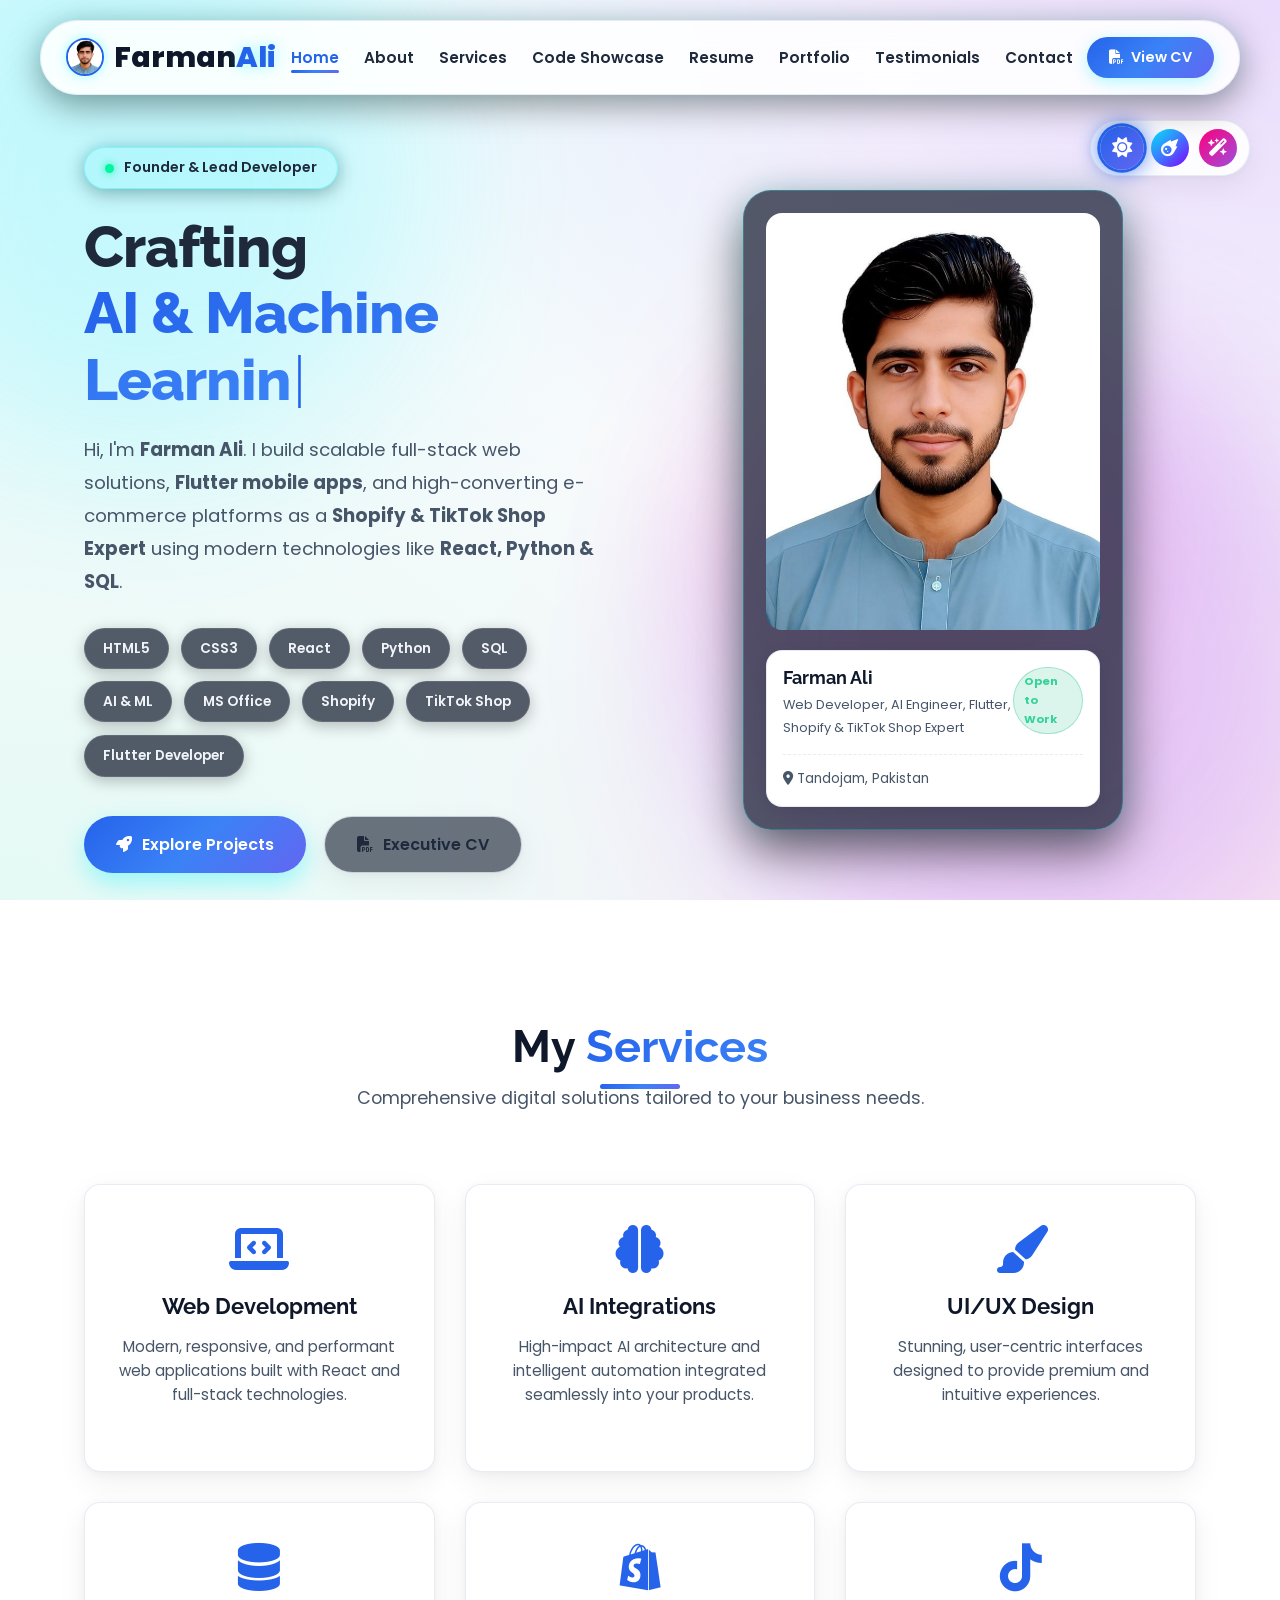
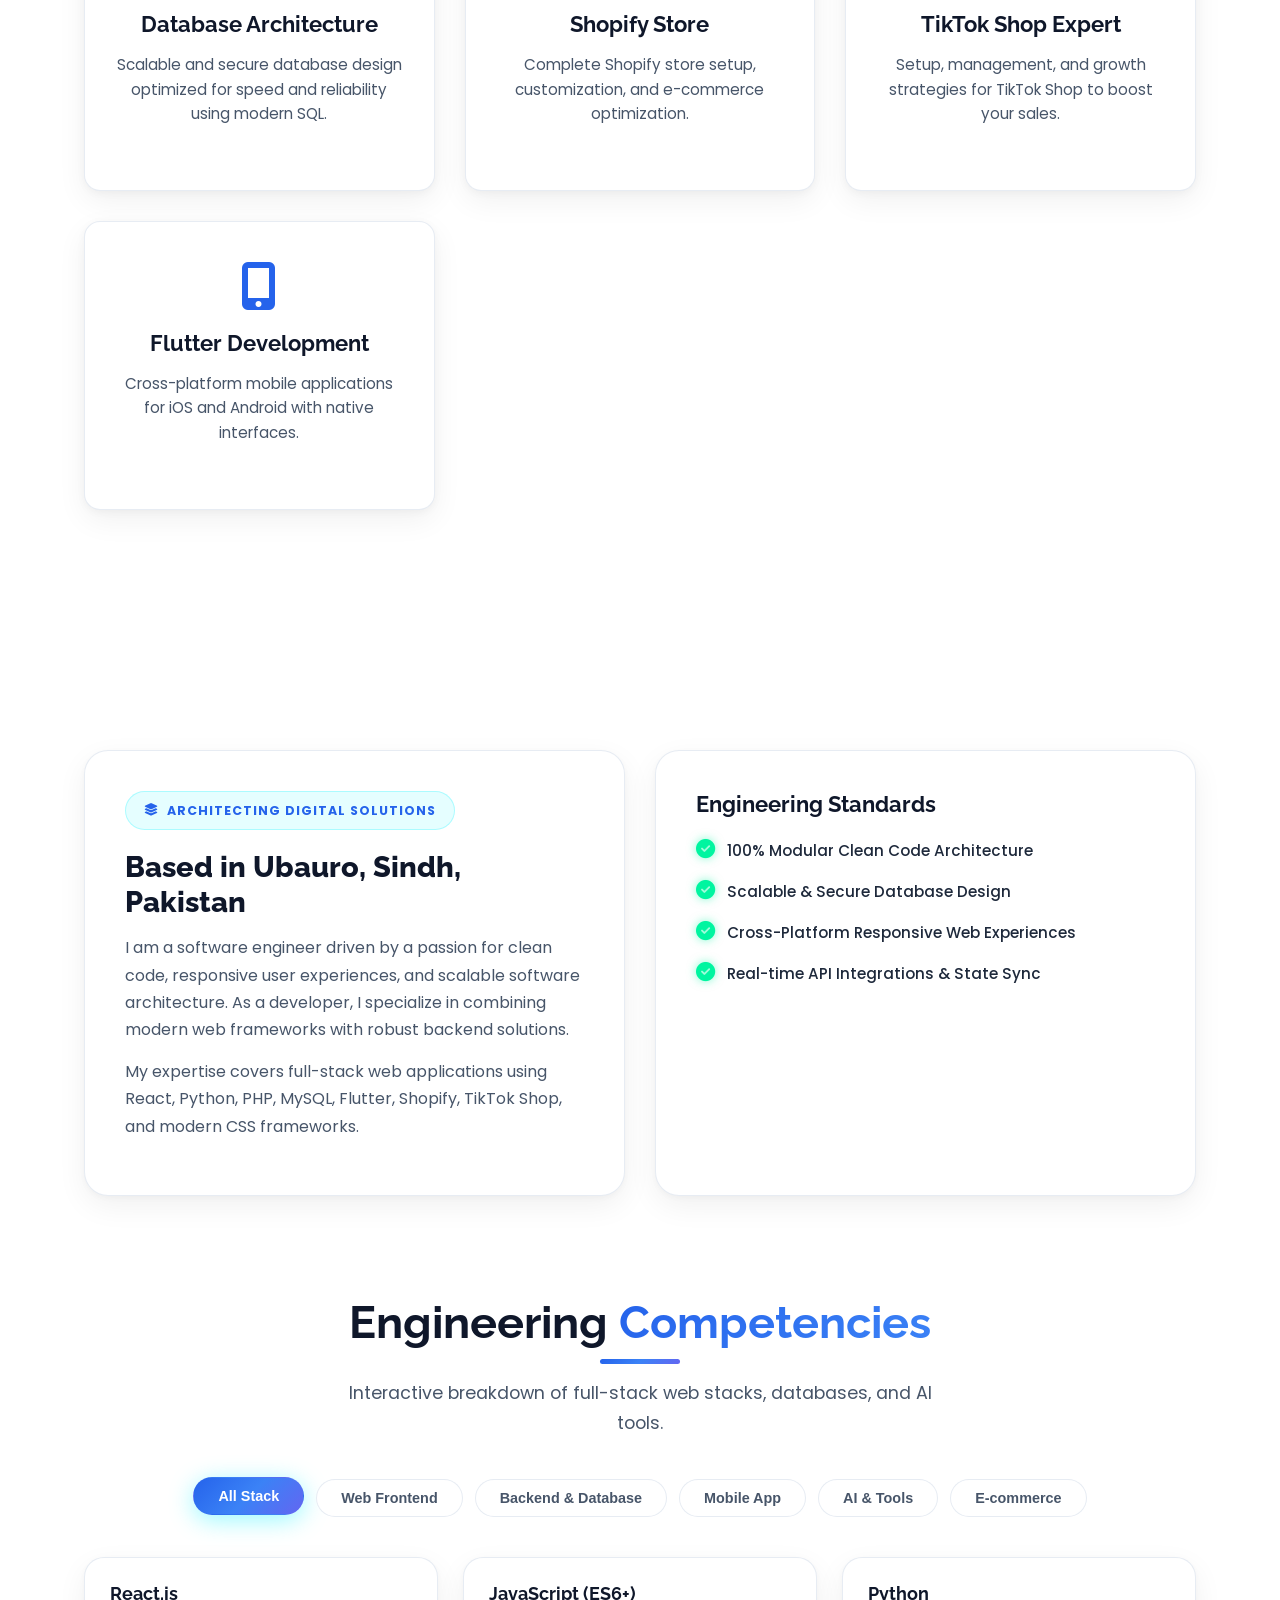
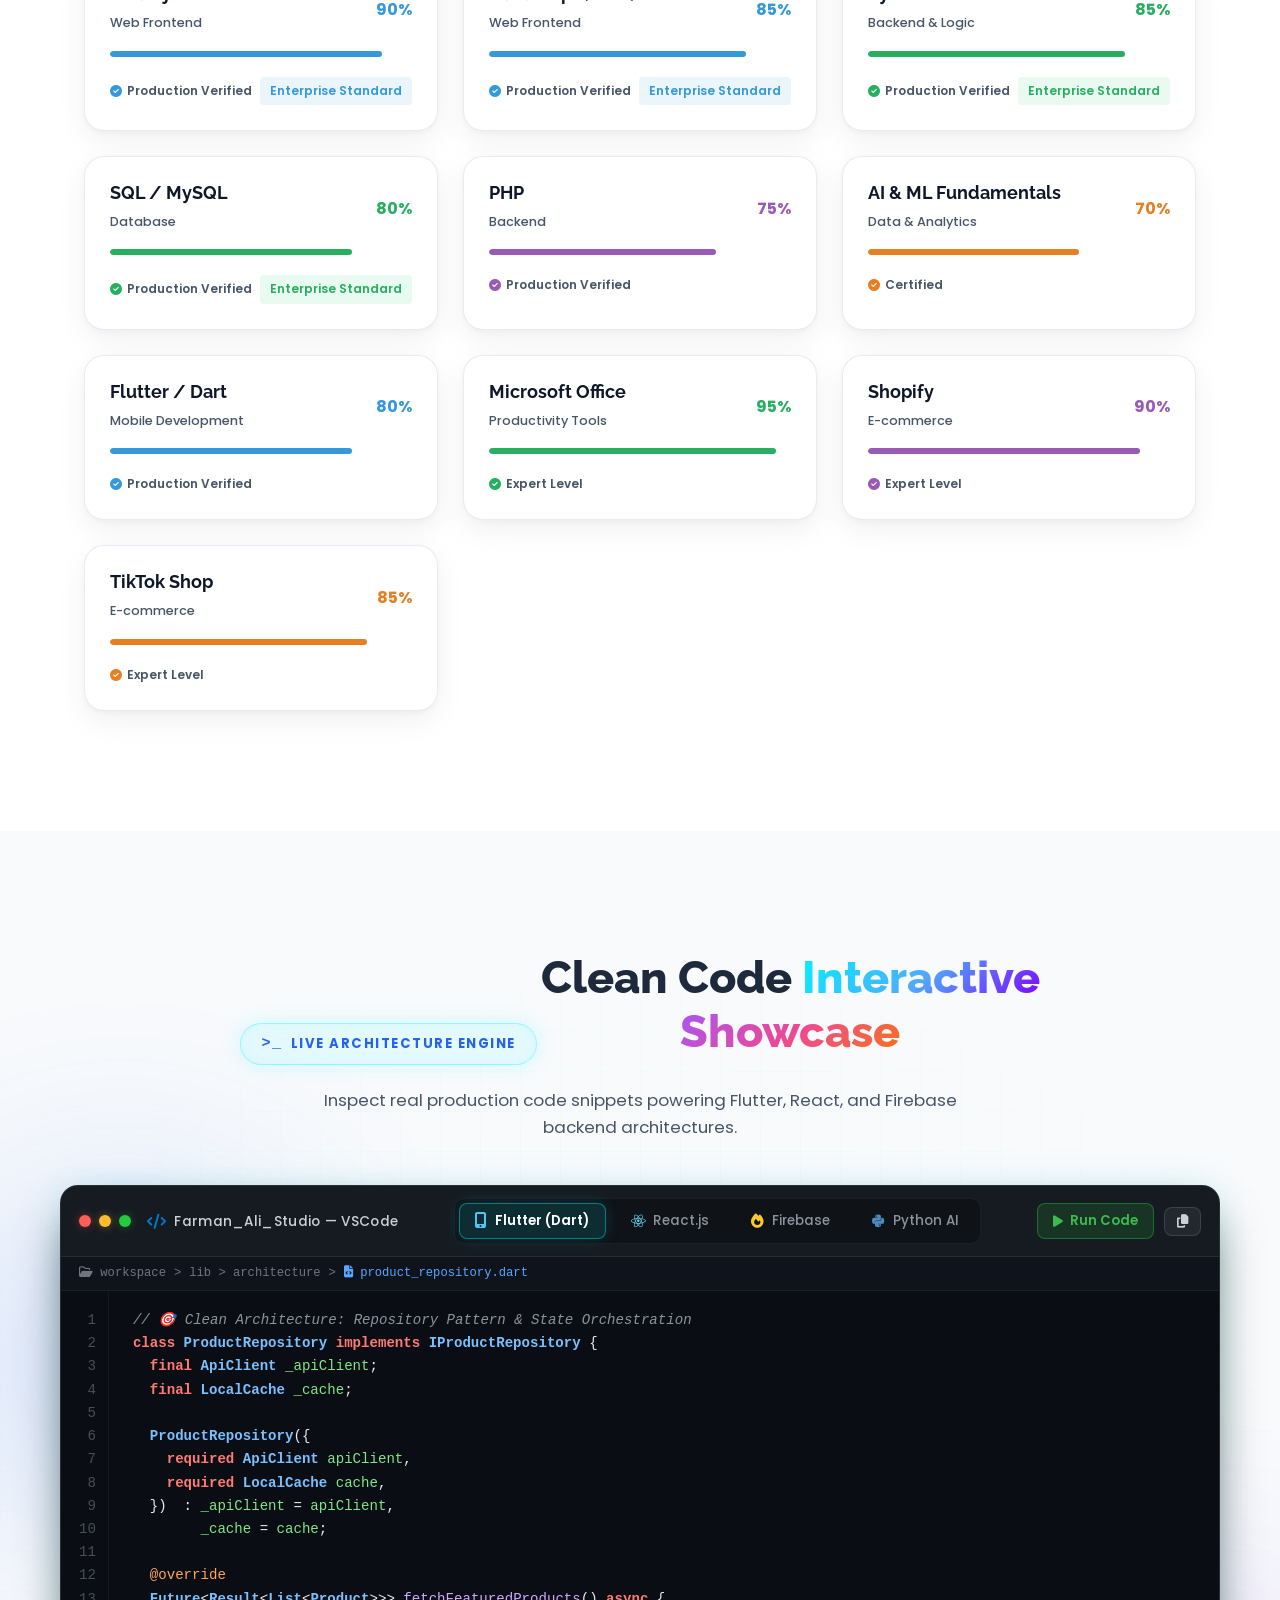
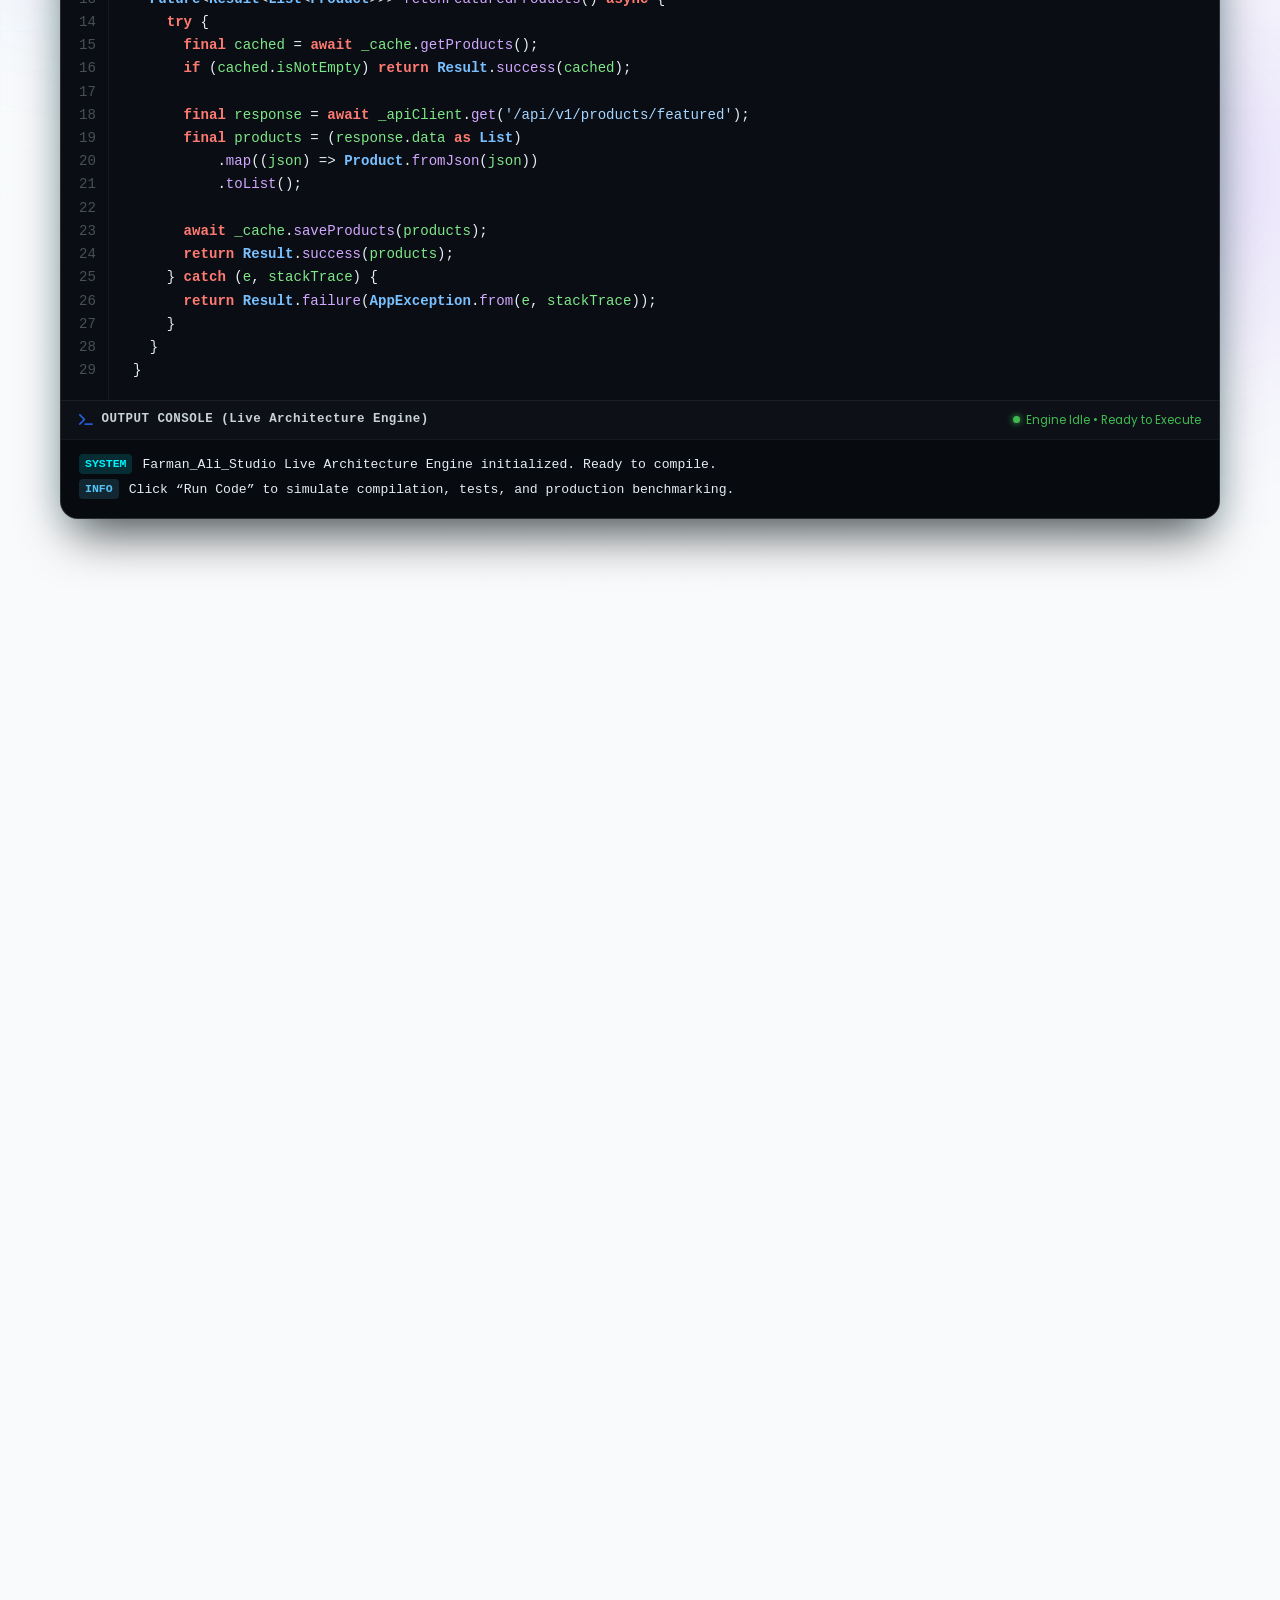
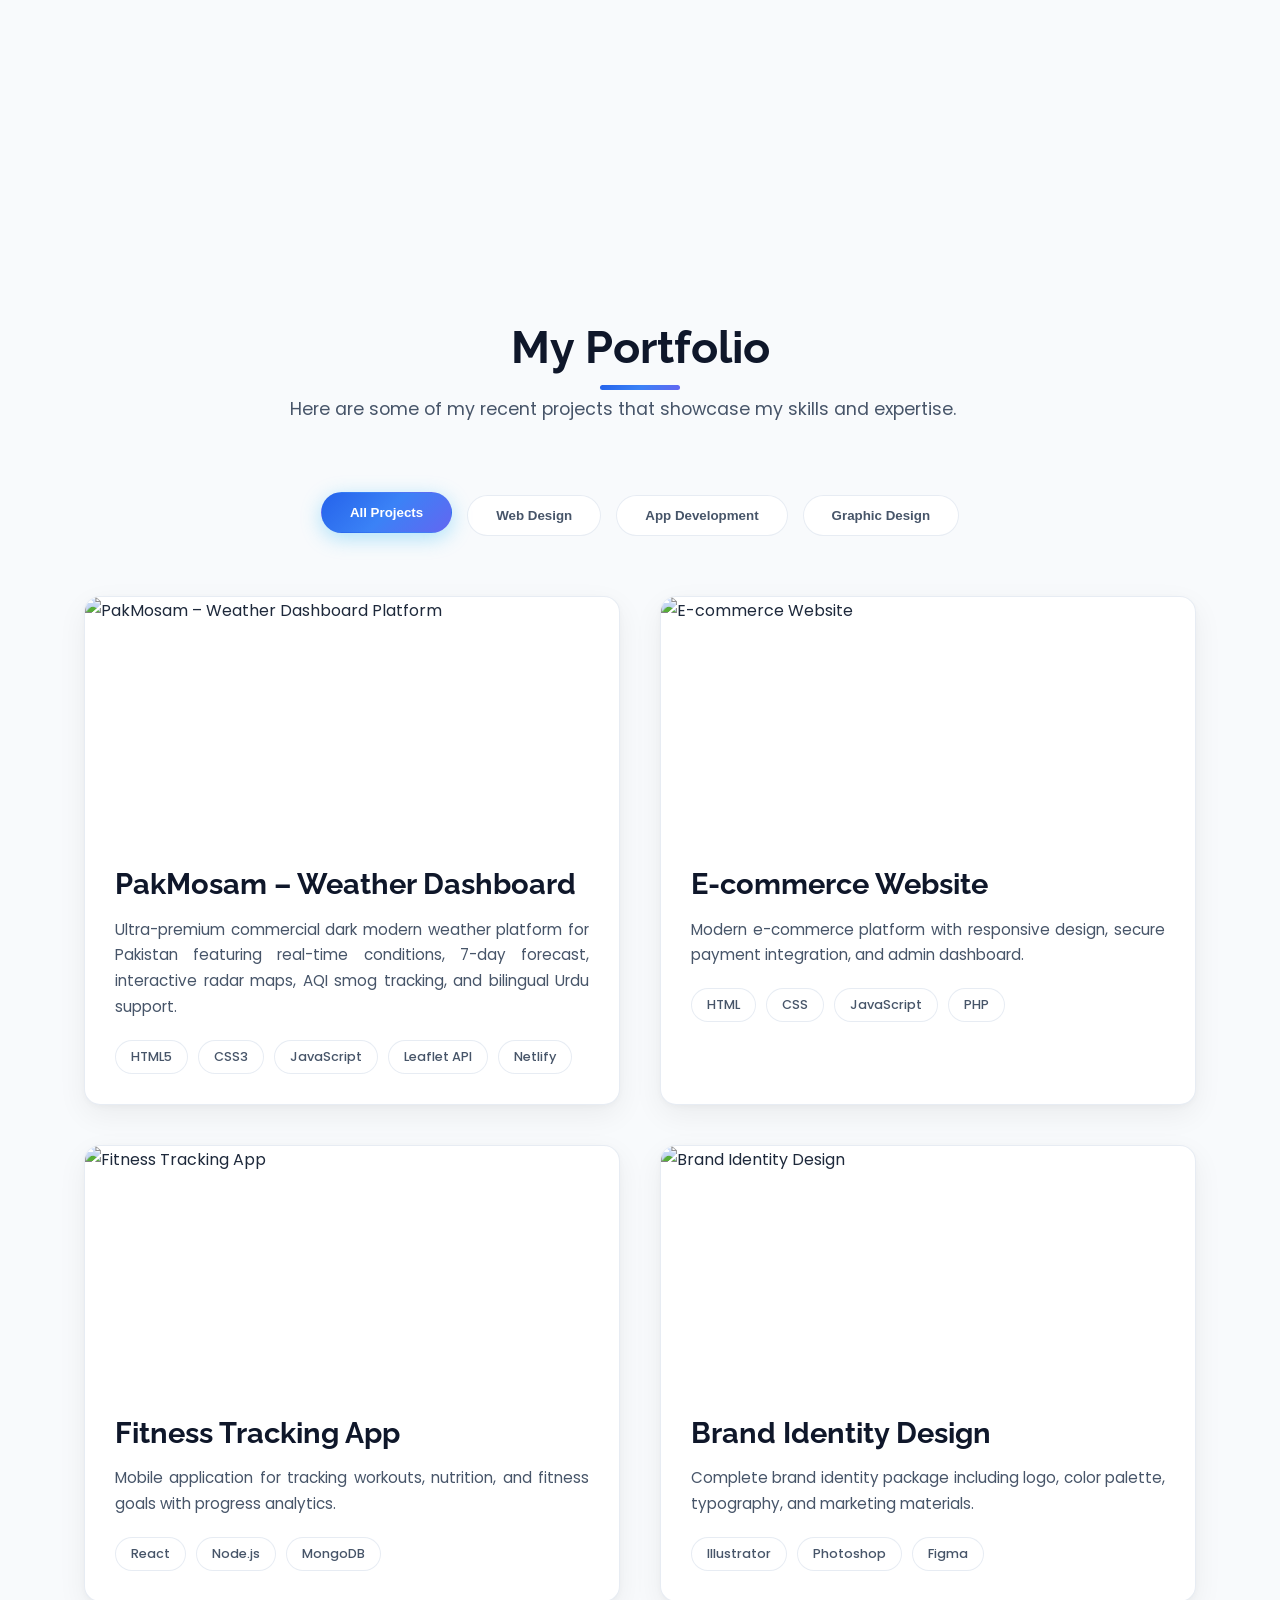
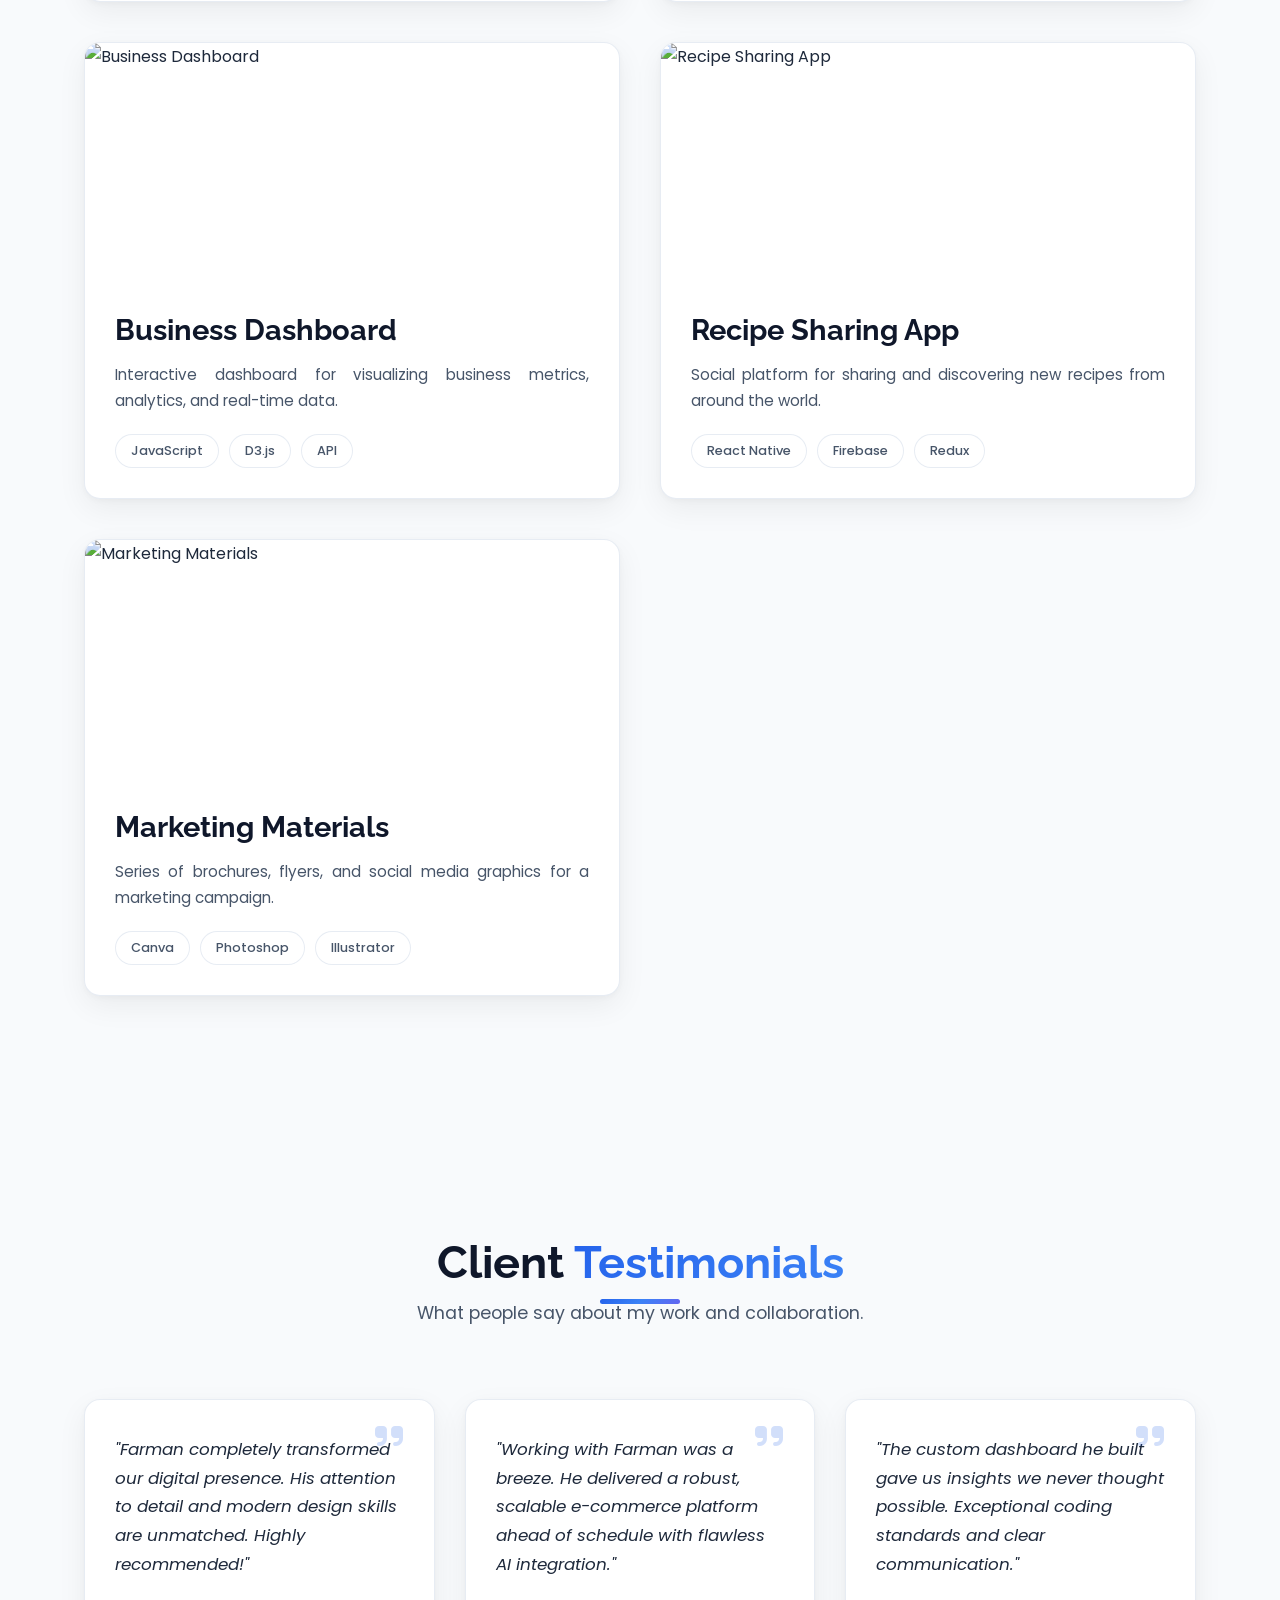
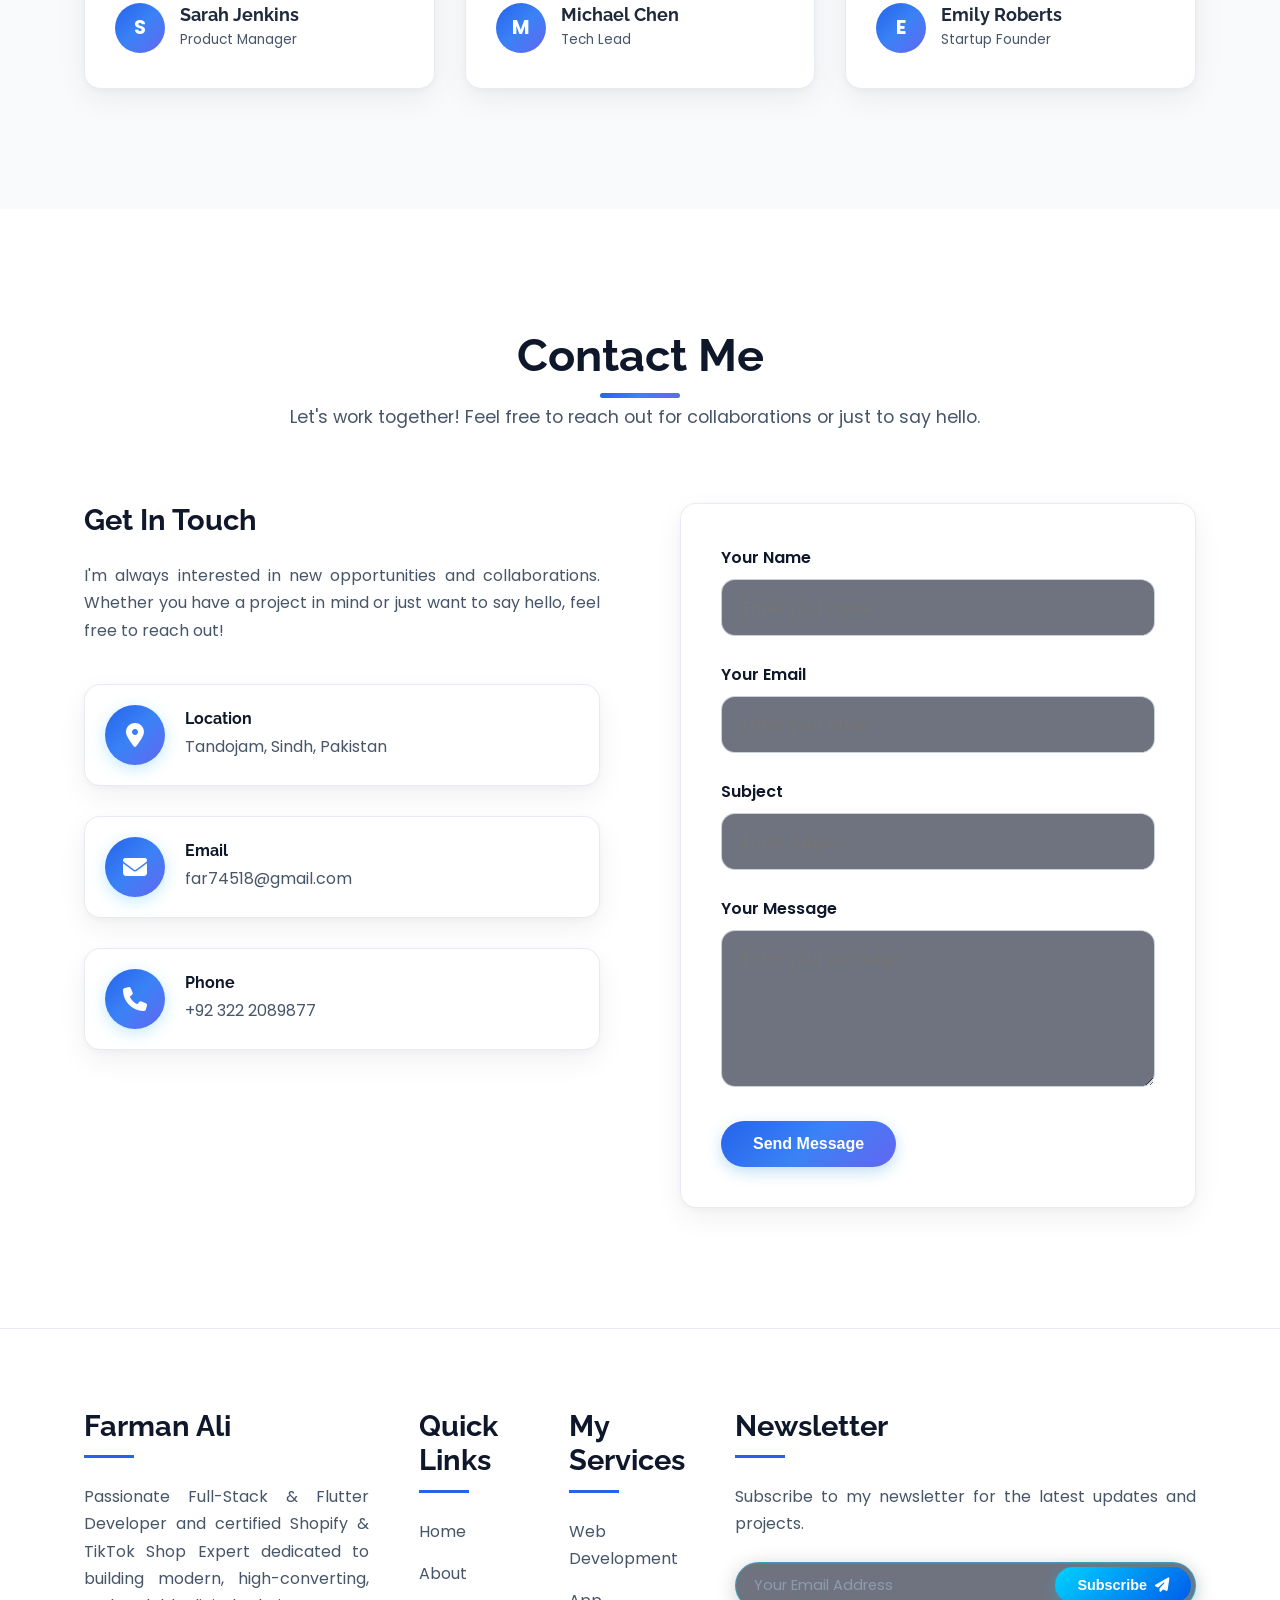
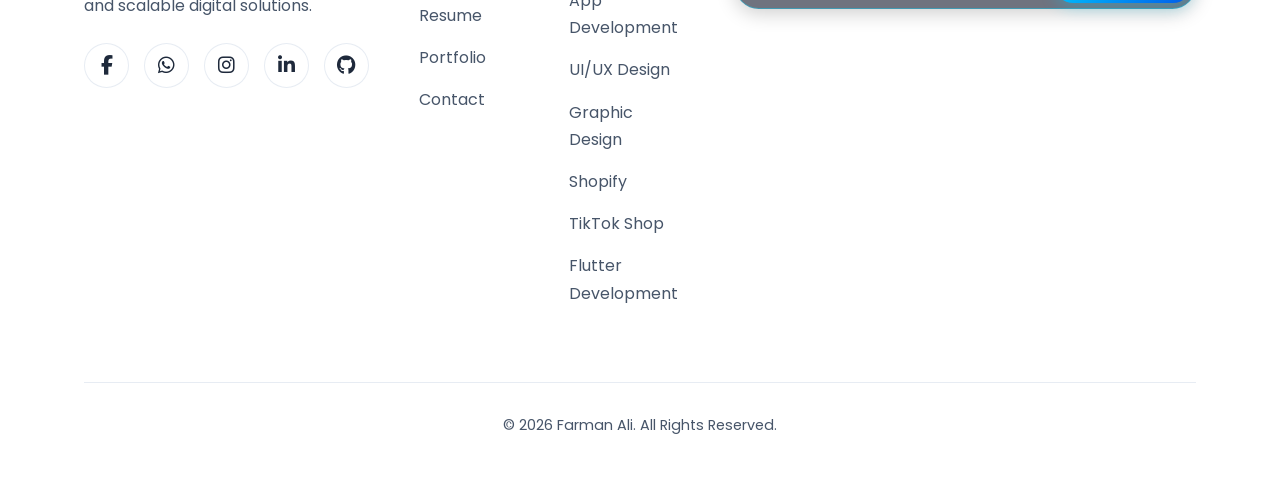
==== commit 9e935670: "Add PakMosam live weather project to portfolio section and Schema graph" ====
--- a/index.html
+++ b/index.html
@@ -52,7 +52,8 @@
           "image": "https://far74518-commits.github.io/portFolio/img.jpeg",
           "sameAs": [
             "https://www.linkedin.com/in/farman-ali-4b7293390",
-            "https://github.com/far74518-commits"
+            "https://github.com/far74518-commits",
+            "https://pakmosam.netlify.app/frontend/client/index.html"
           ],
           "knowsAbout": [
             "Web Development",
@@ -61,8 +62,21 @@
             "Python",
             "SQL & MySQL",
             "Shopify",
-            "TikTok Shop"
+            "TikTok Shop",
+            "Weather Platform API Integration"
           ]
+        },
+        {
+          "@type": "SoftwareApplication",
+          "@id": "https://pakmosam.netlify.app/frontend/client/index.html#app",
+          "name": "PakMosam - Commercial Weather Dashboard Platform",
+          "url": "https://pakmosam.netlify.app/frontend/client/index.html",
+          "applicationCategory": "WeatherApplication",
+          "operatingSystem": "Web",
+          "author": {
+            "@id": "https://far74518-commits.github.io/portFolio/#person"
+          },
+          "description": "Ultra-premium dark modern weather dashboard for Pakistan. Real-time conditions, 7-day forecast, interactive radar map, AQI smog tracking, and Urdu support."
         },
         {
           "@type": "ProfilePage",
@@ -987,6 +1001,30 @@
                 <button class="filter-btn" data-filter="graphic">Graphic Design</button>
             </div>
             <div class="portfolio-grid">
+                <!-- PakMosam Commercial Weather Platform -->
+                <div class="portfolio-item" data-category="web">
+                    <div class="portfolio-img">
+                        <img src="https://images.unsplash.com/photo-1592210454359-9043f067919b?ixlib=rb-4.0.3&auto=format&fit=crop&w=800&q=80"
+                            alt="PakMosam – Weather Dashboard Platform">
+                        <div class="portfolio-overlay">
+                            <div class="portfolio-links">
+                                <a href="https://pakmosam.netlify.app/frontend/client/index.html" class="portfolio-link"
+                                    target="_blank" title="Live App Link"><i class="fas fa-external-link-alt"></i></a>
+                            </div>
+                        </div>
+                    </div>
+                    <div class="portfolio-info">
+                        <h3>PakMosam – Weather Dashboard</h3>
+                        <p style="text-align: justify;">Ultra-premium commercial dark modern weather platform for Pakistan featuring real-time conditions, 7-day forecast, interactive radar maps, AQI smog tracking, and bilingual Urdu support.</p>
+                        <div class="portfolio-tags">
+                            <span class="portfolio-tag">HTML5</span>
+                            <span class="portfolio-tag">CSS3</span>
+                            <span class="portfolio-tag">JavaScript</span>
+                            <span class="portfolio-tag">Leaflet API</span>
+                            <span class="portfolio-tag">Netlify</span>
+                        </div>
+                    </div>
+                </div>
                 <div class="portfolio-item" data-category="web">
                     <div class="portfolio-img">
                         <img src="https://images.unsplash.com/photo-1558655146-364adaf1fcc9?ixlib=rb-4.0.3&auto=format&fit=crop&w=800&q=80"
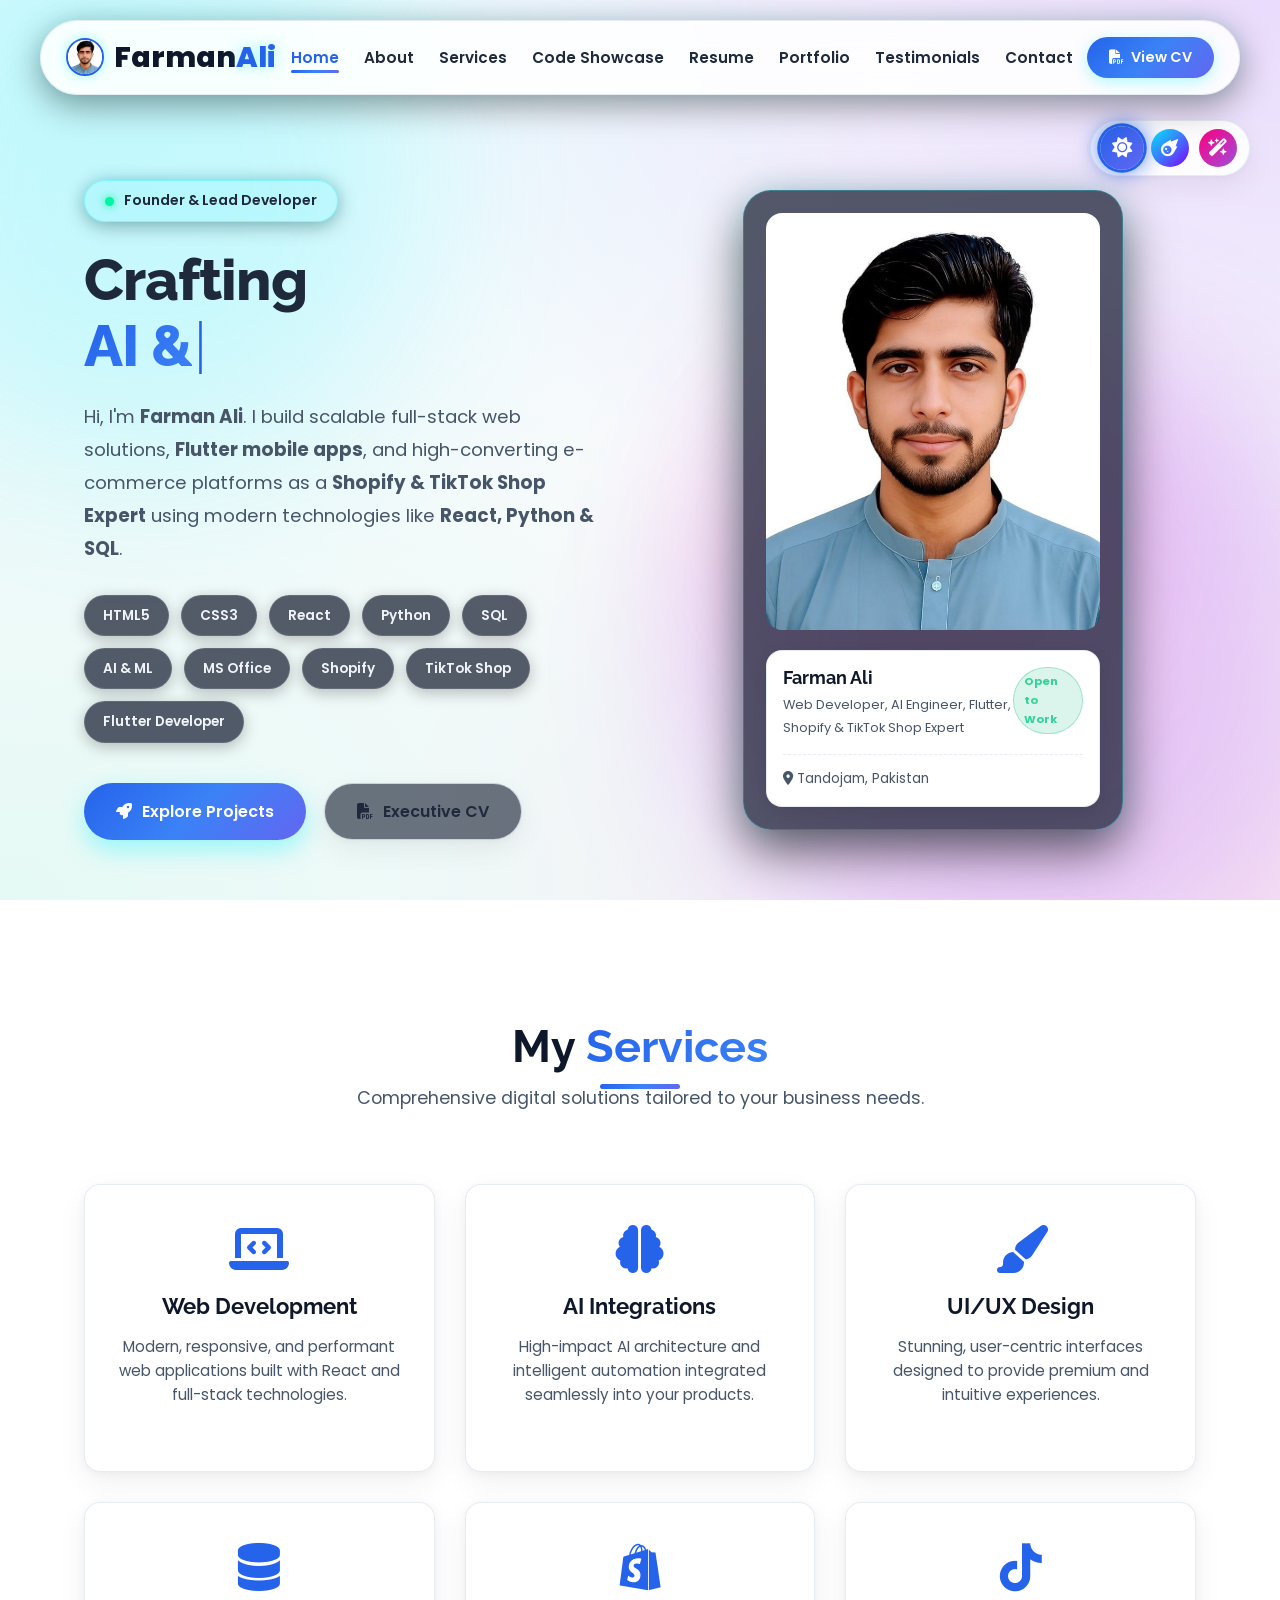
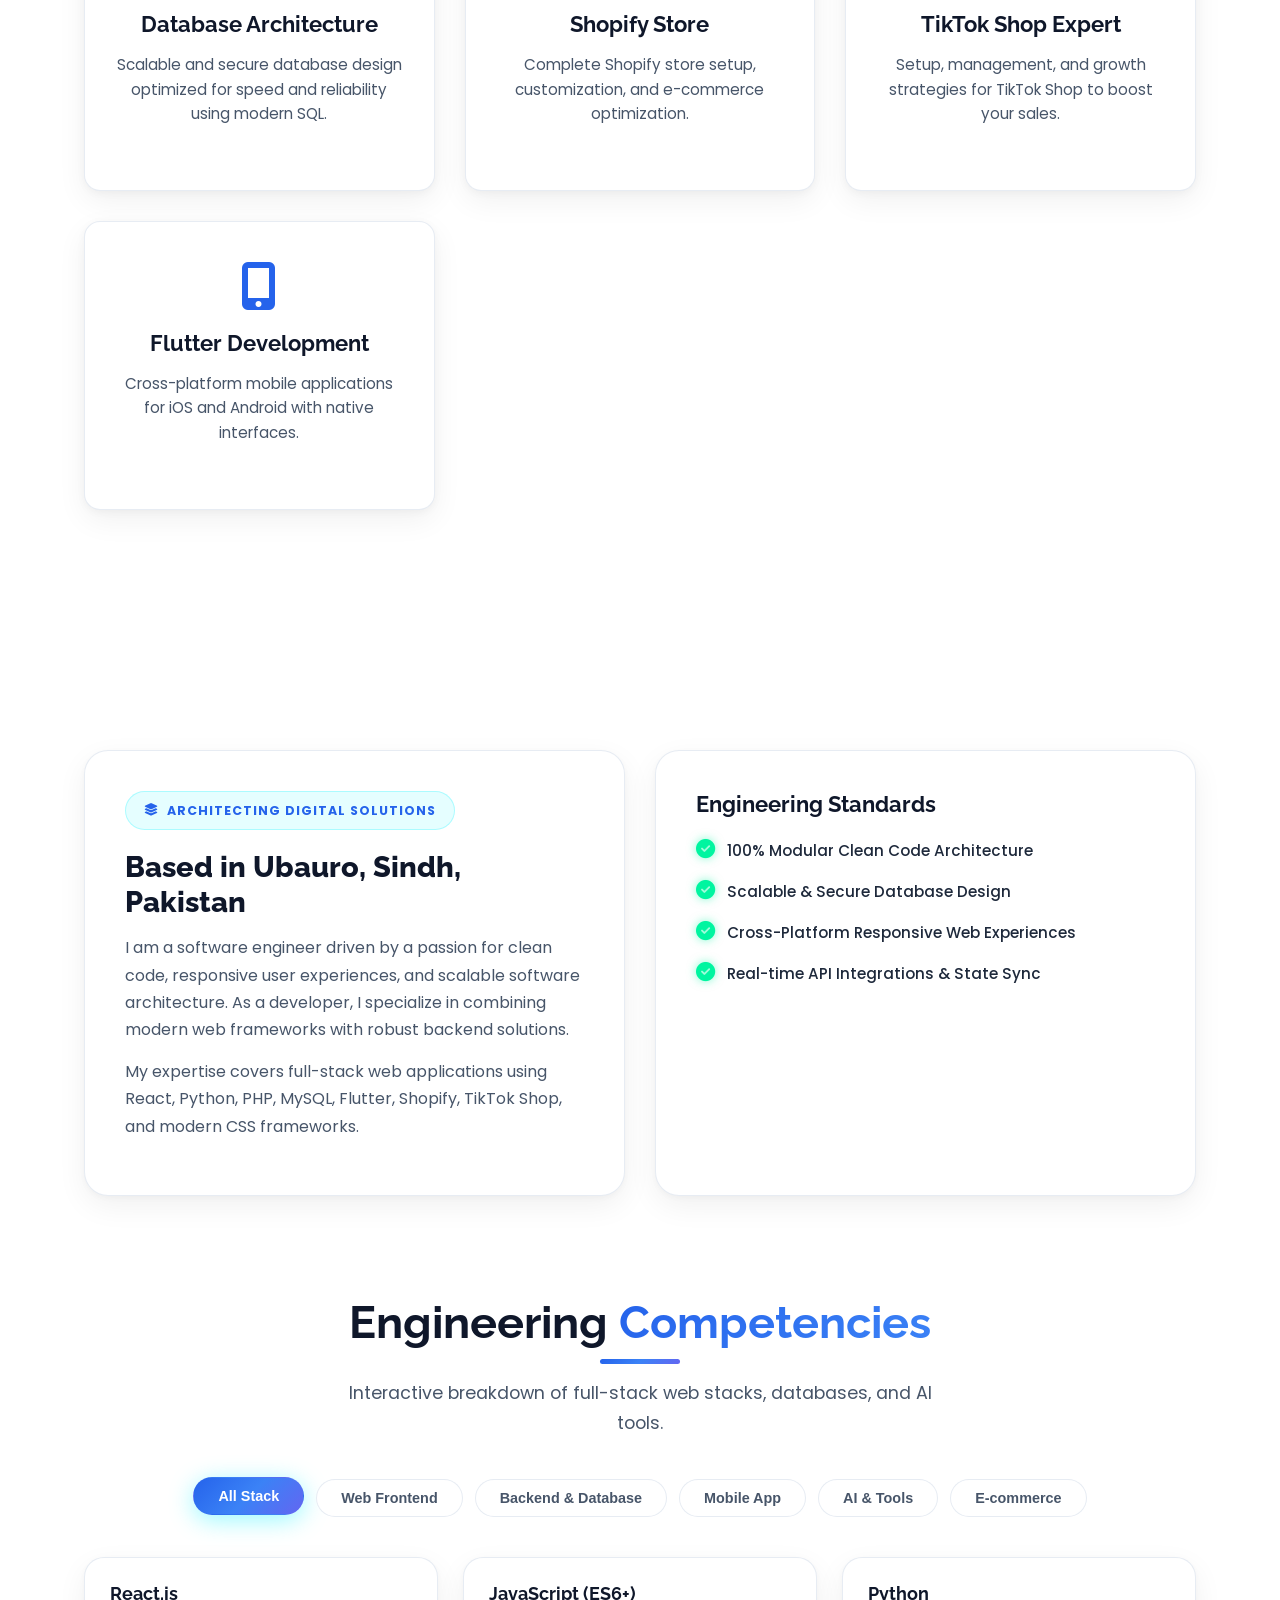
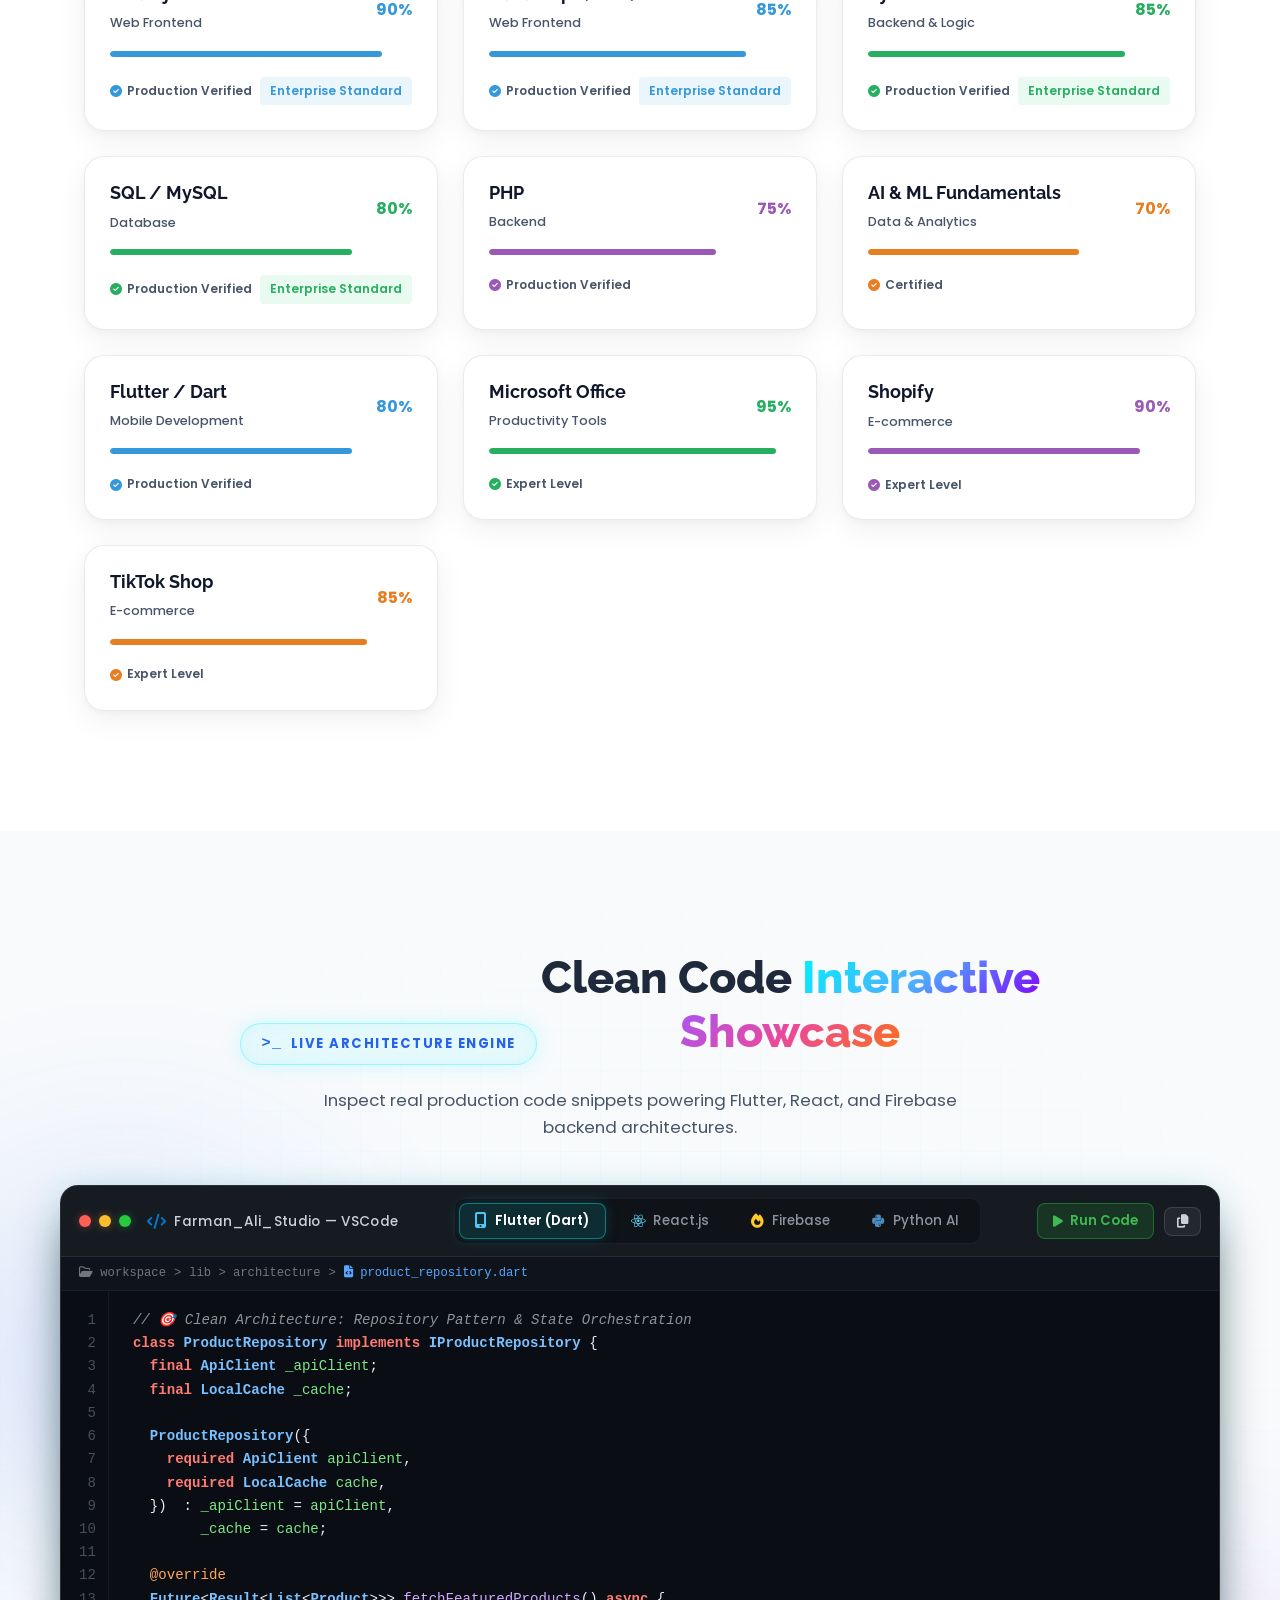
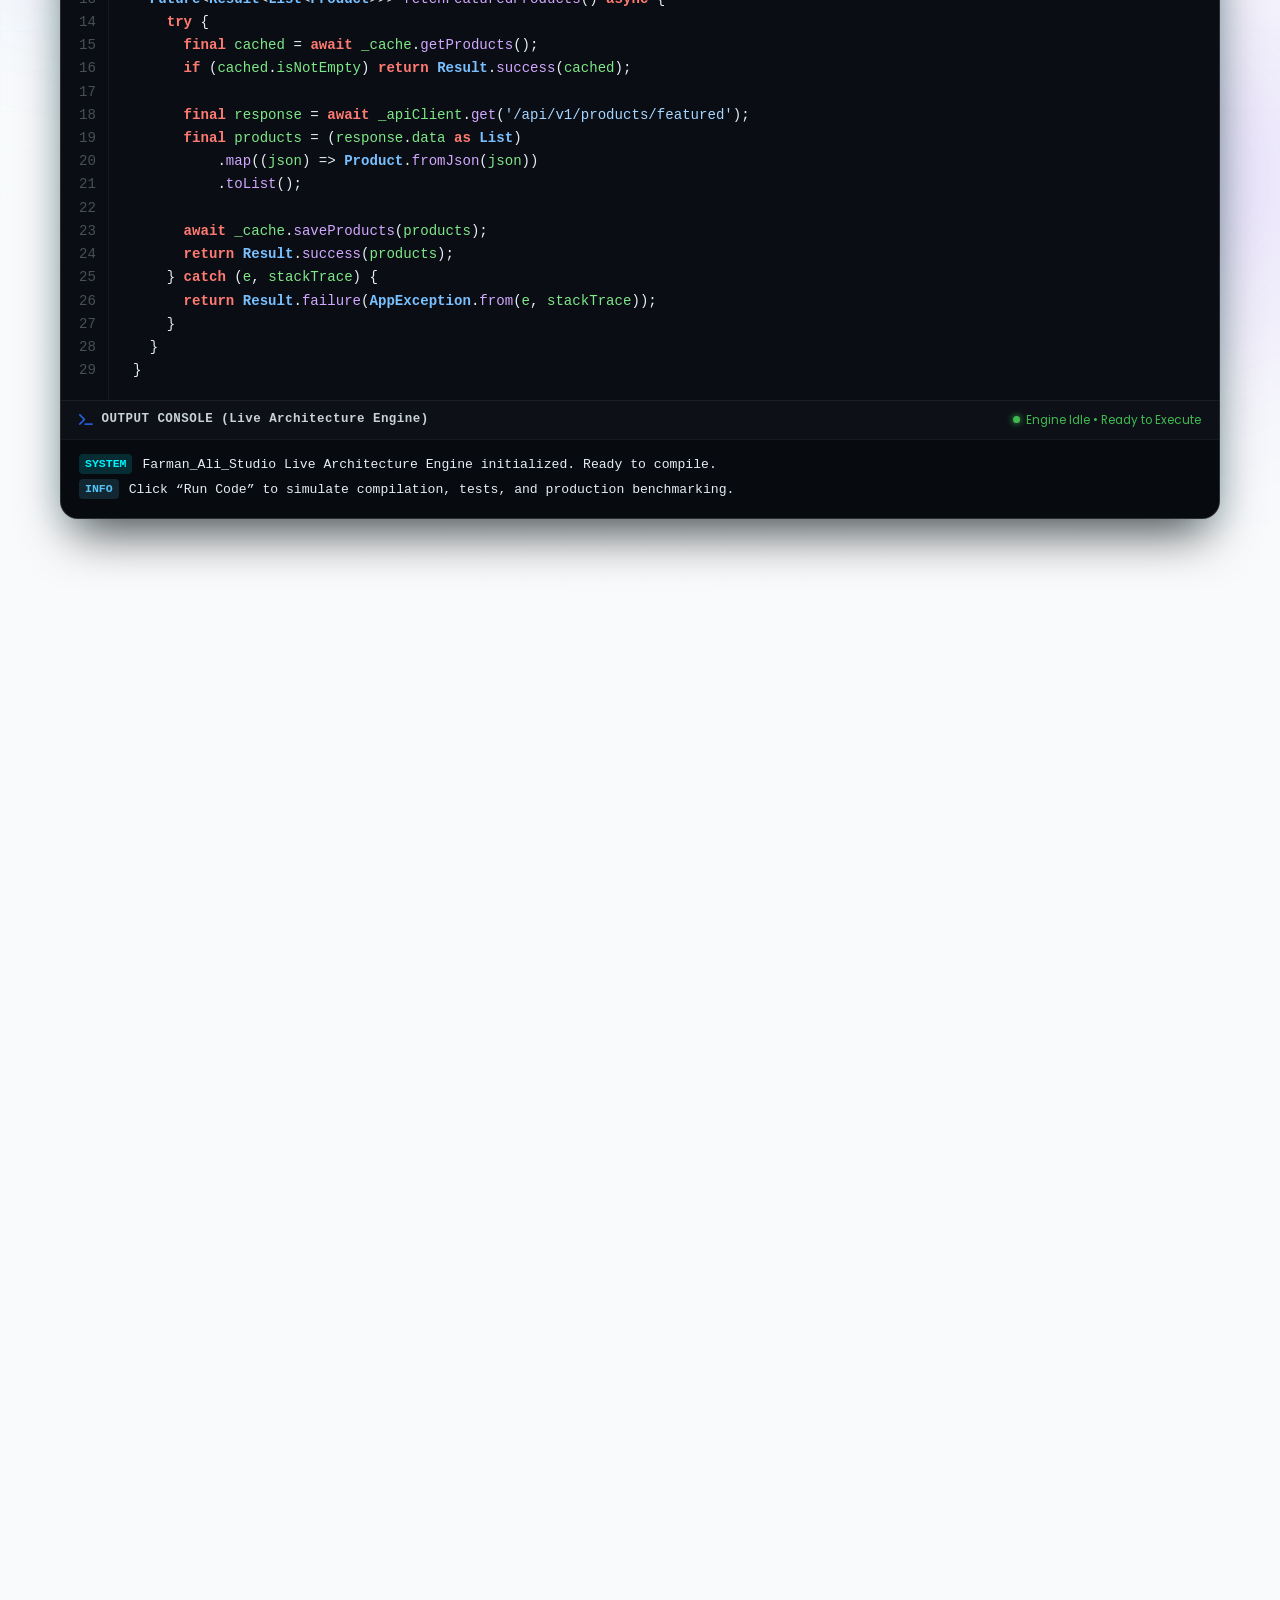
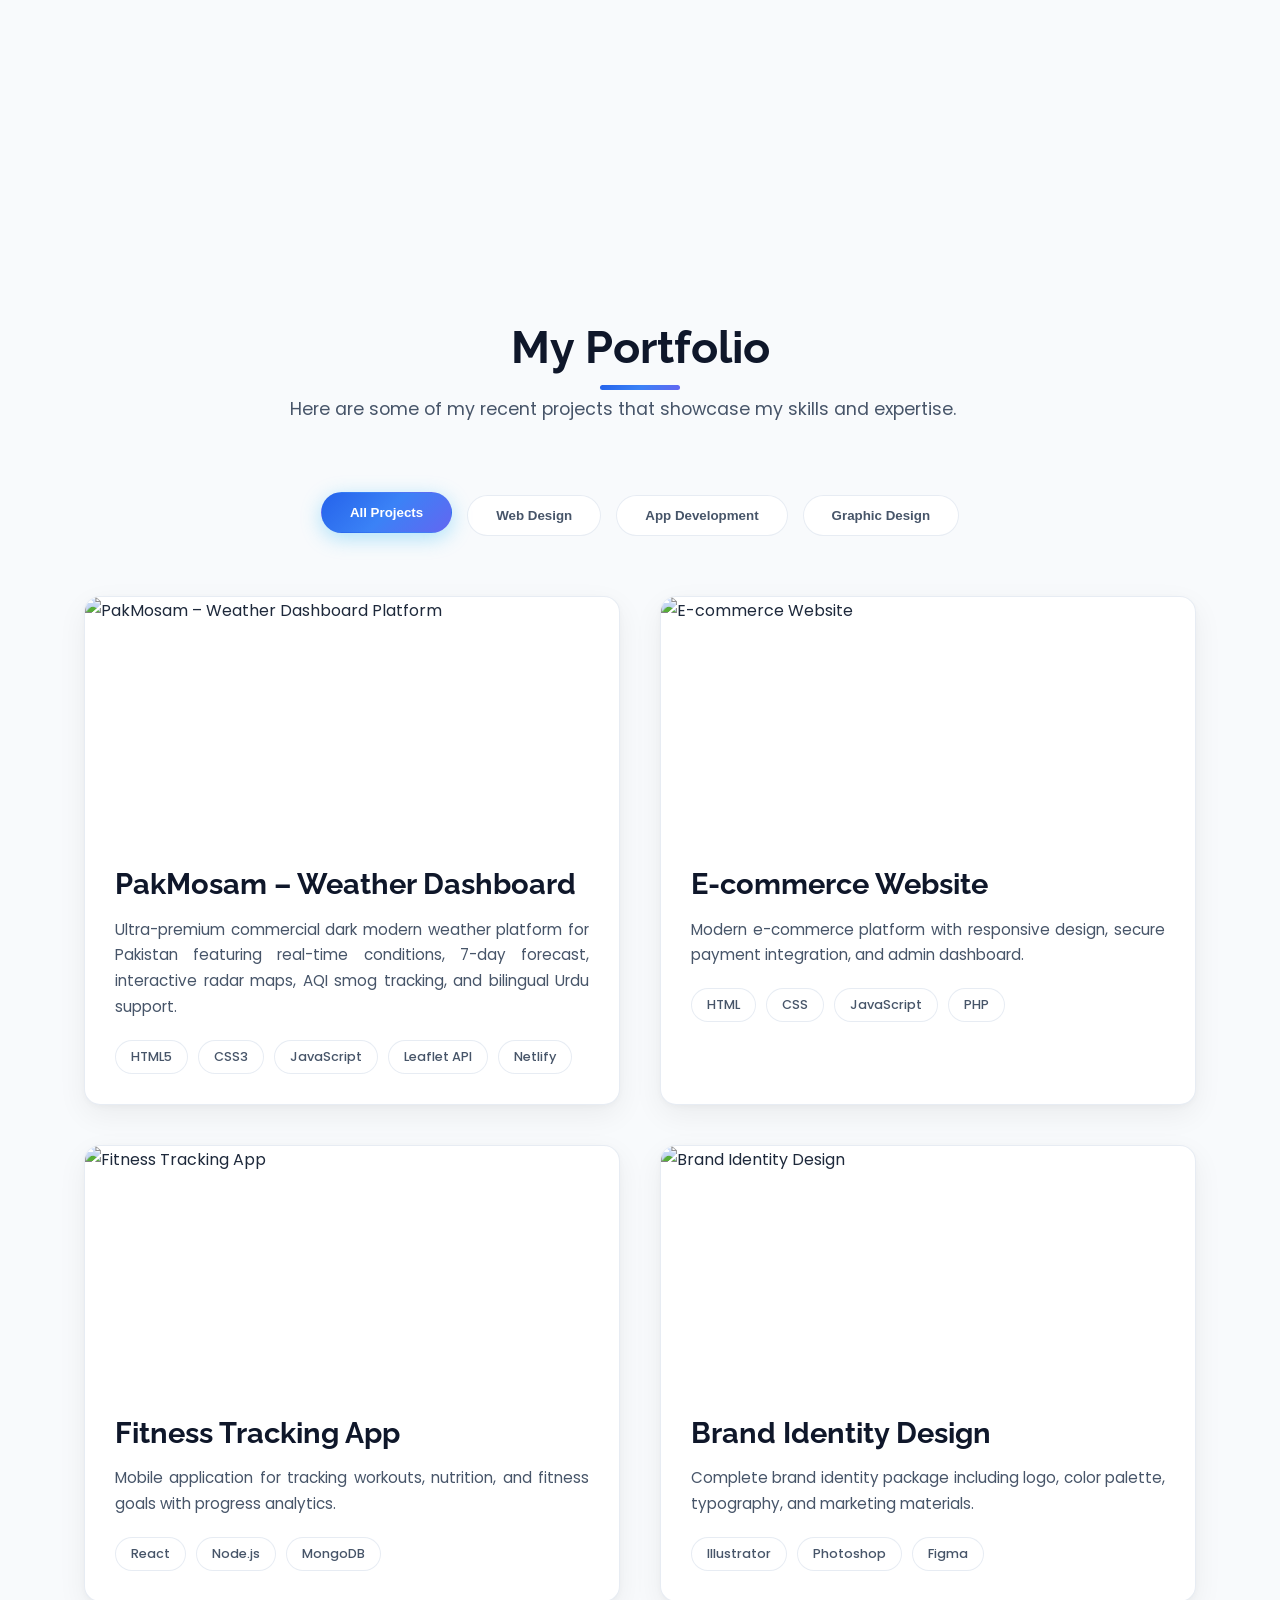
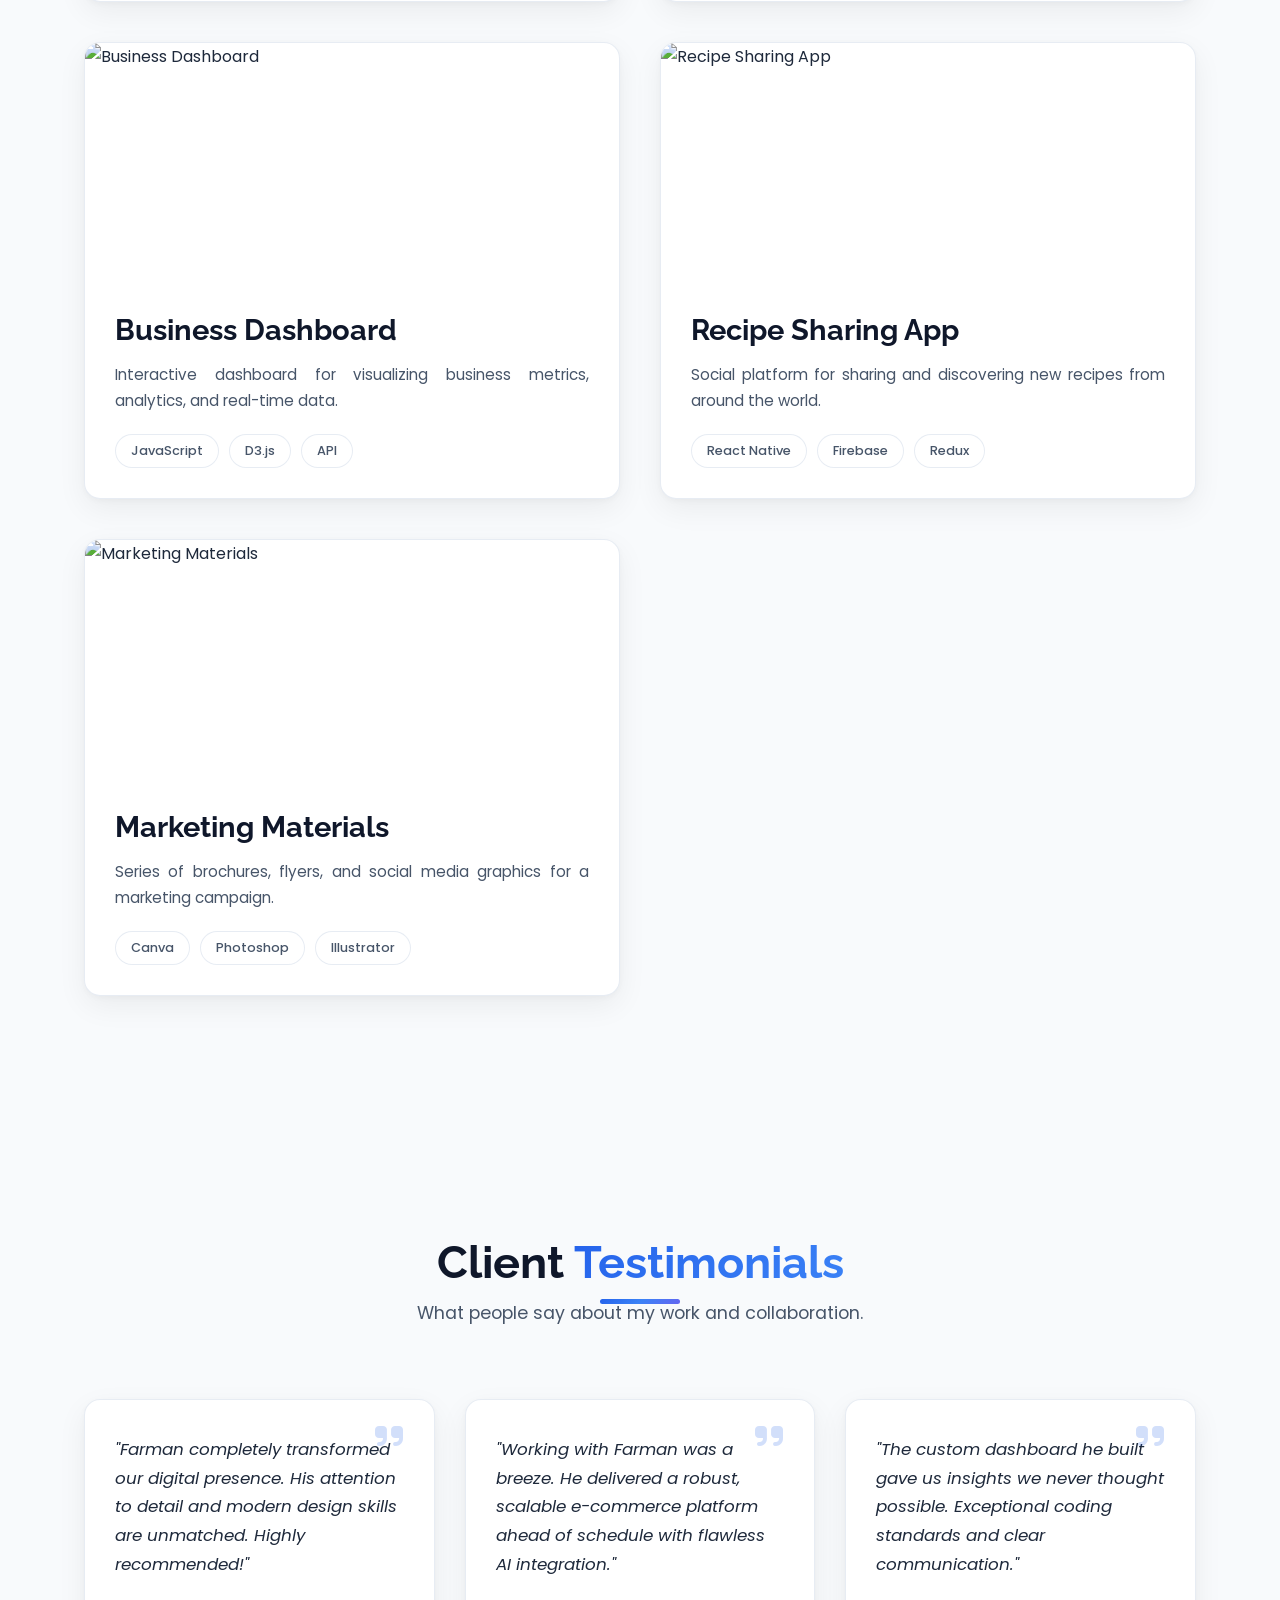
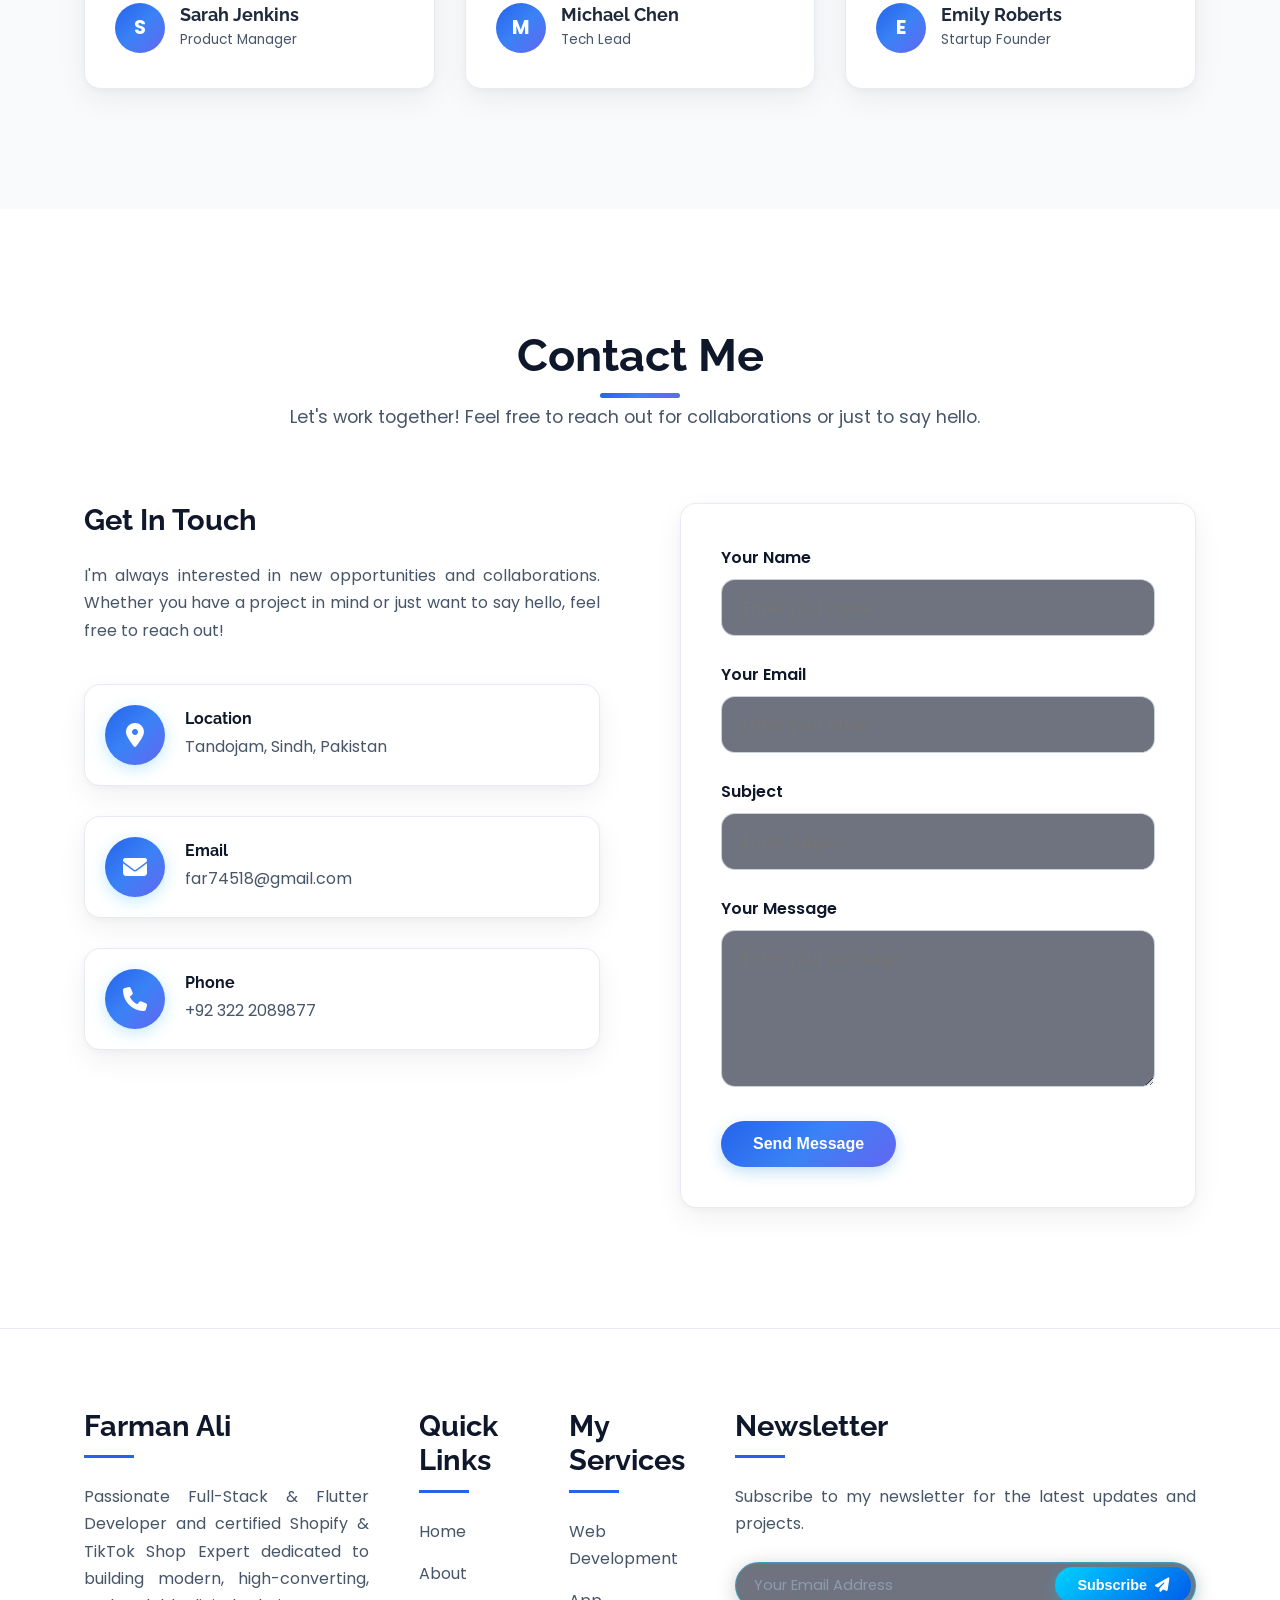
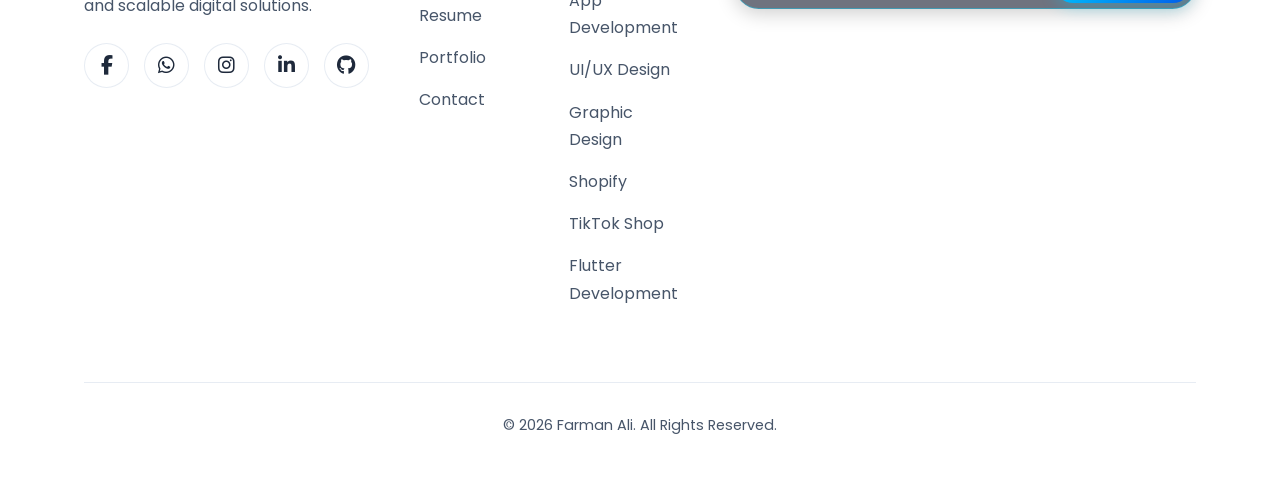
==== commit ad2742a4: "Connect contact form to FormSubmit for email notifications" ====
--- a/index.html
+++ b/index.html
@@ -1264,19 +1264,19 @@
                     <form id="contactForm">
                         <div class="form-group">
                             <label for="name">Your Name</label>
-                            <input type="text" id="name" class="form-control" placeholder="Enter your name" required>
+                            <input type="text" id="name" name="name" class="form-control" placeholder="Enter your name" required>
                         </div>
                         <div class="form-group">
                             <label for="email">Your Email</label>
-                            <input type="email" id="email" class="form-control" placeholder="Enter your email" required>
+                            <input type="email" id="email" name="email" class="form-control" placeholder="Enter your email" required>
                         </div>
                         <div class="form-group">
                             <label for="subject">Subject</label>
-                            <input type="text" id="subject" class="form-control" placeholder="Enter subject" required>
+                            <input type="text" id="subject" name="subject" class="form-control" placeholder="Enter subject" required>
                         </div>
                         <div class="form-group">
                             <label for="message">Your Message</label>
-                            <textarea id="message" class="form-control" placeholder="Enter your message" rows="5"
+                            <textarea id="message" name="message" class="form-control" placeholder="Enter your message" rows="5"
                                 required></textarea>
                         </div>
                         <button type="submit" class="btn">Send Message</button>
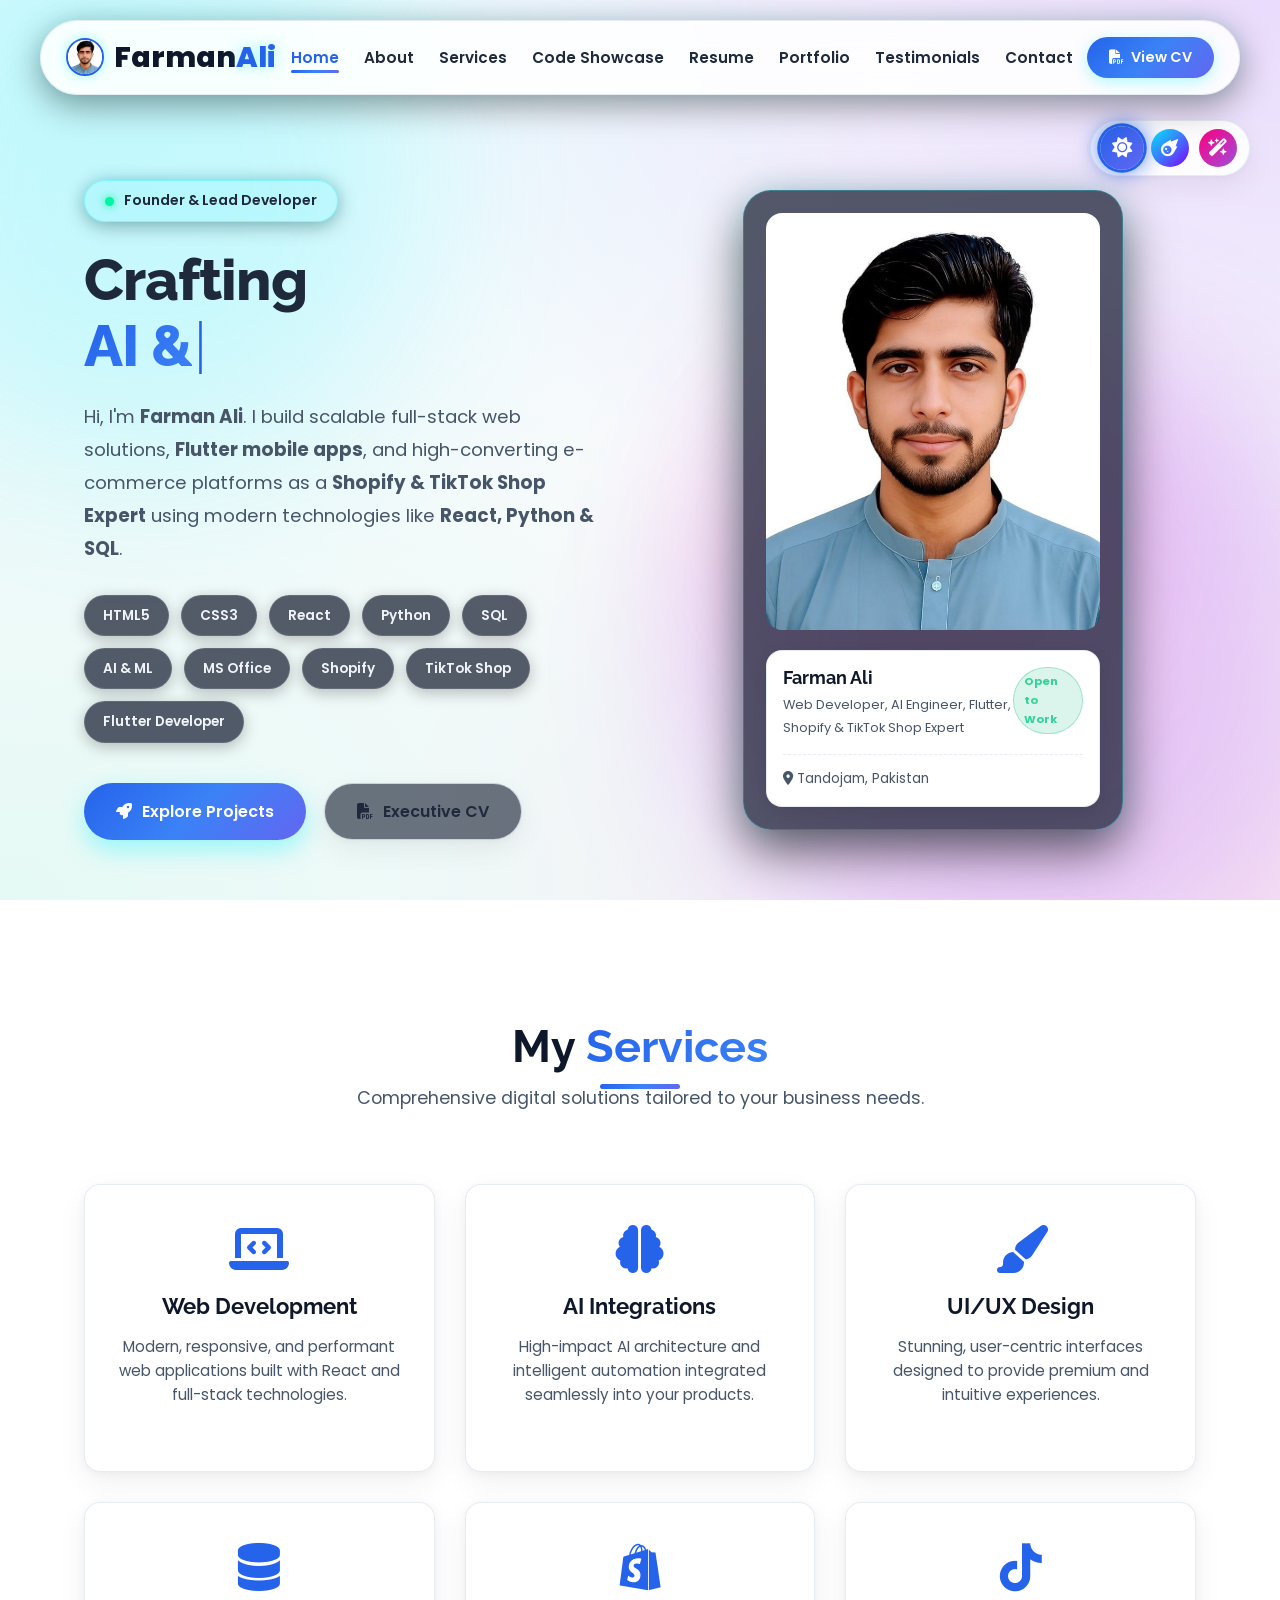
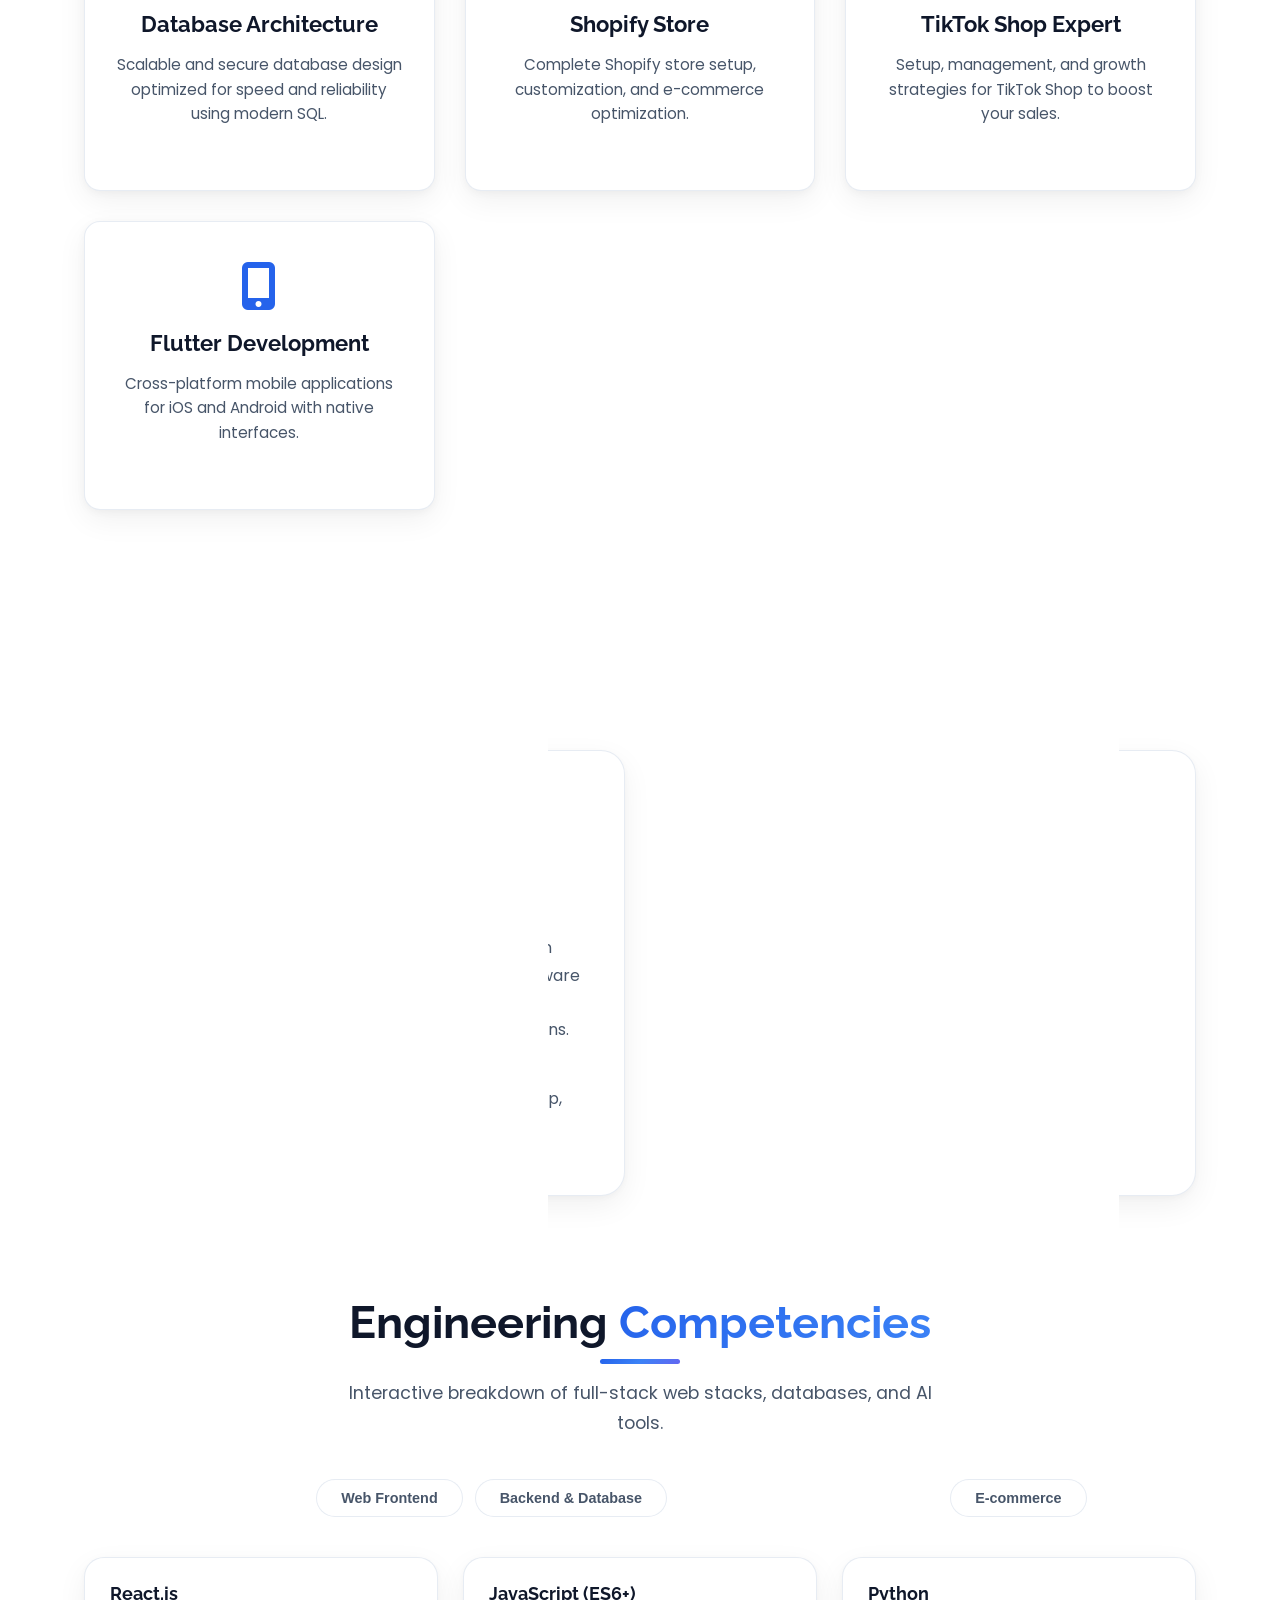
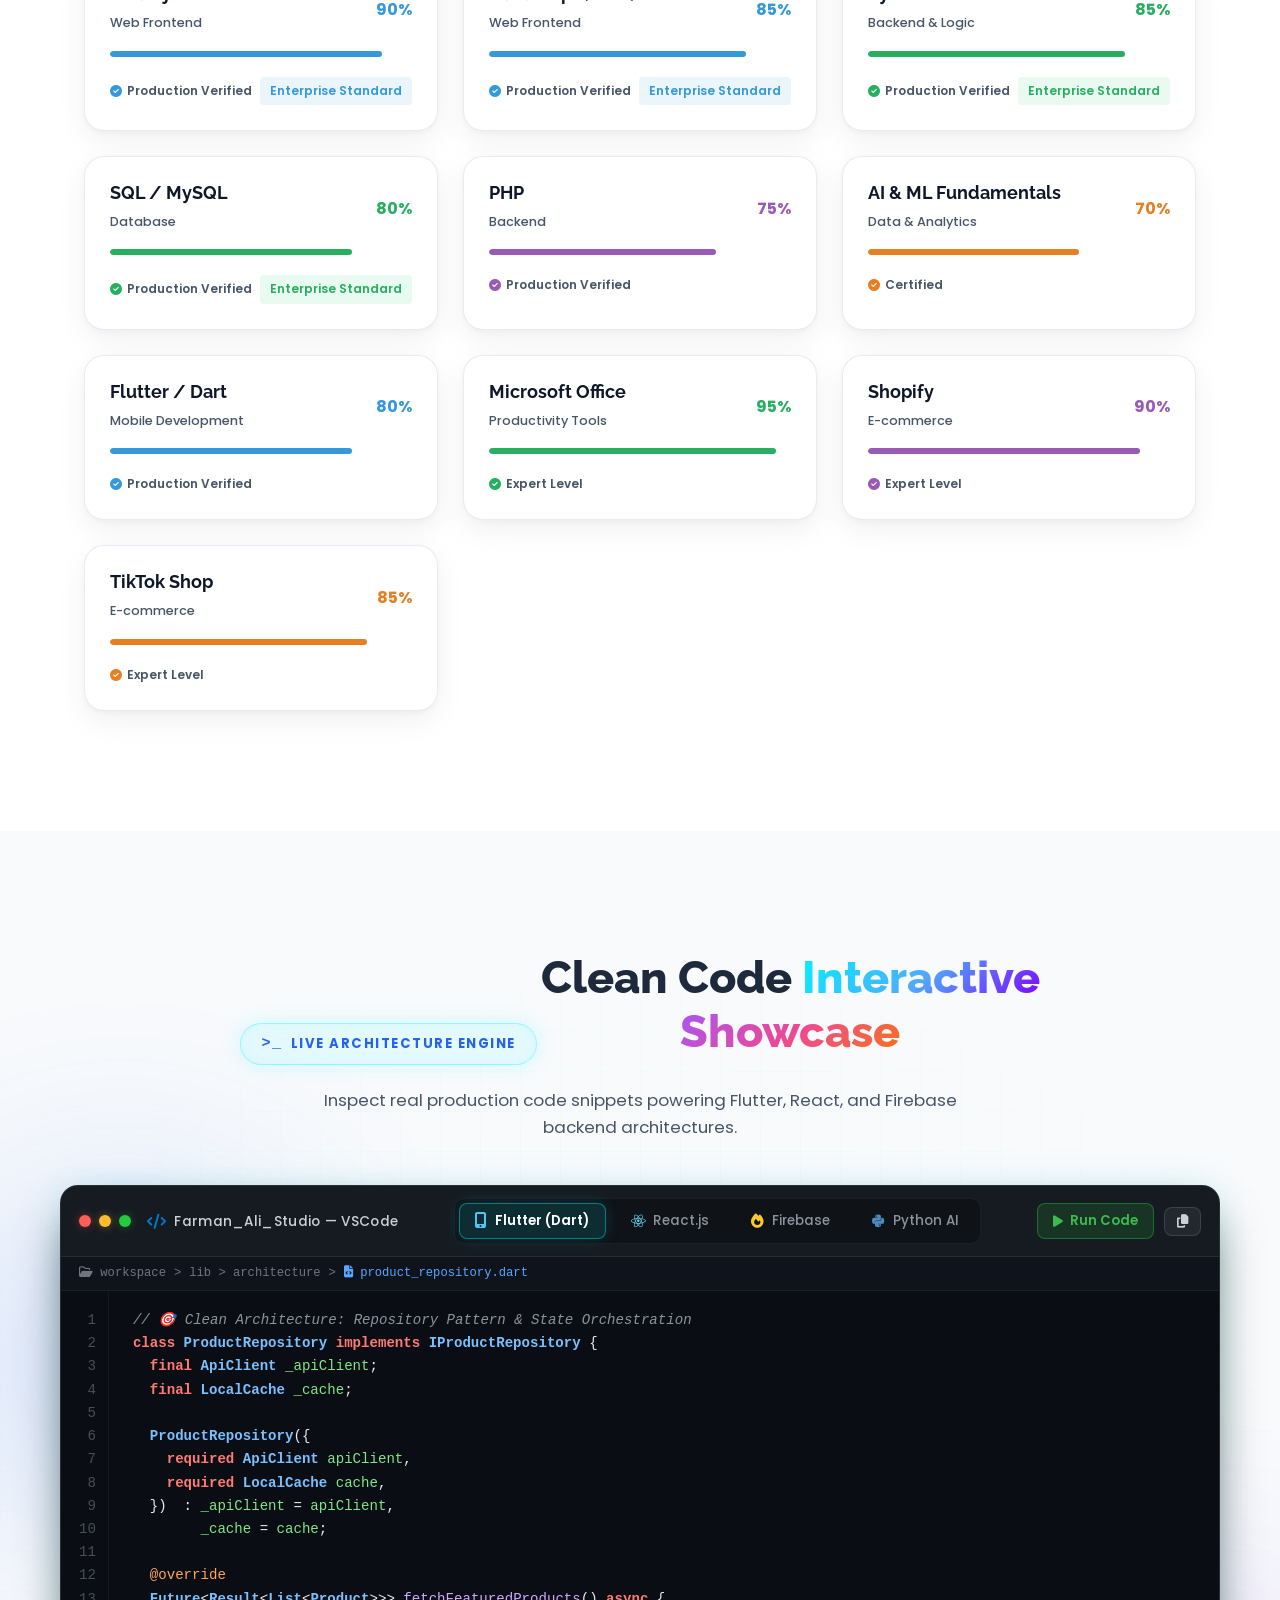
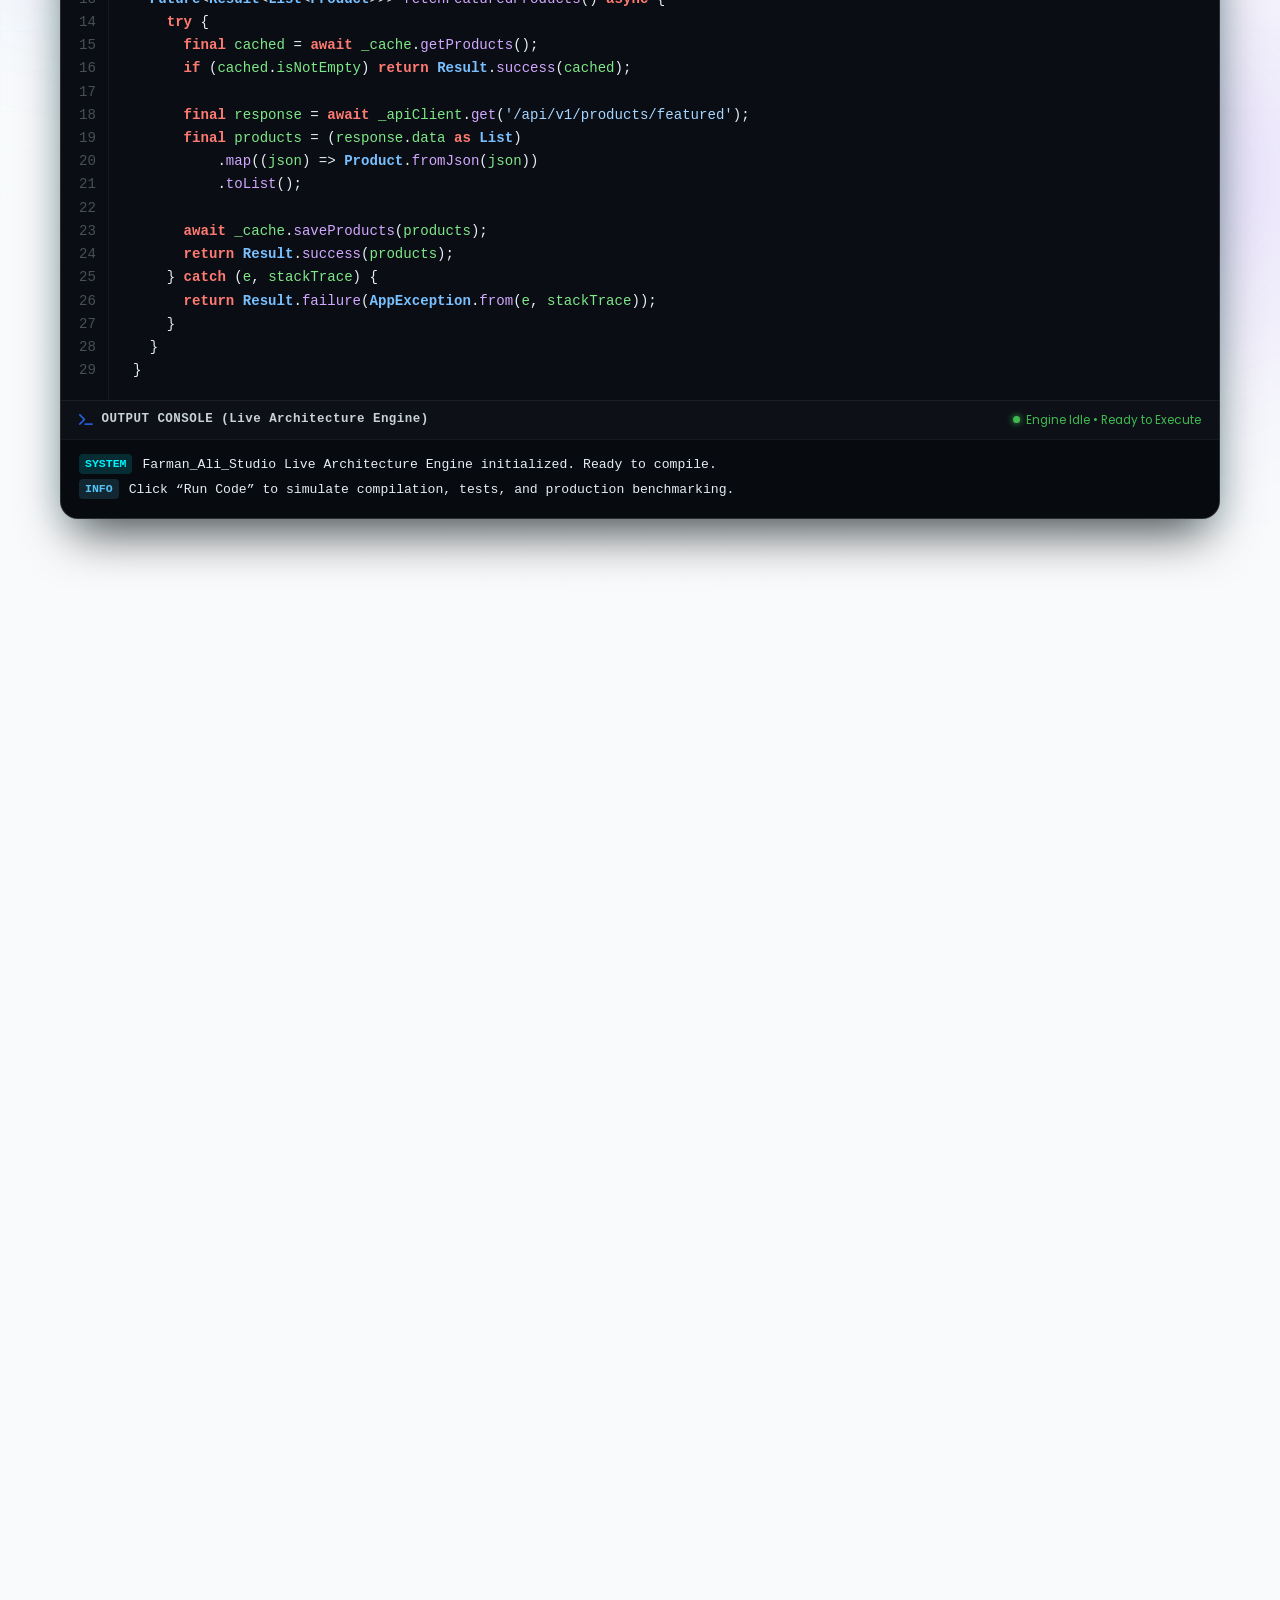
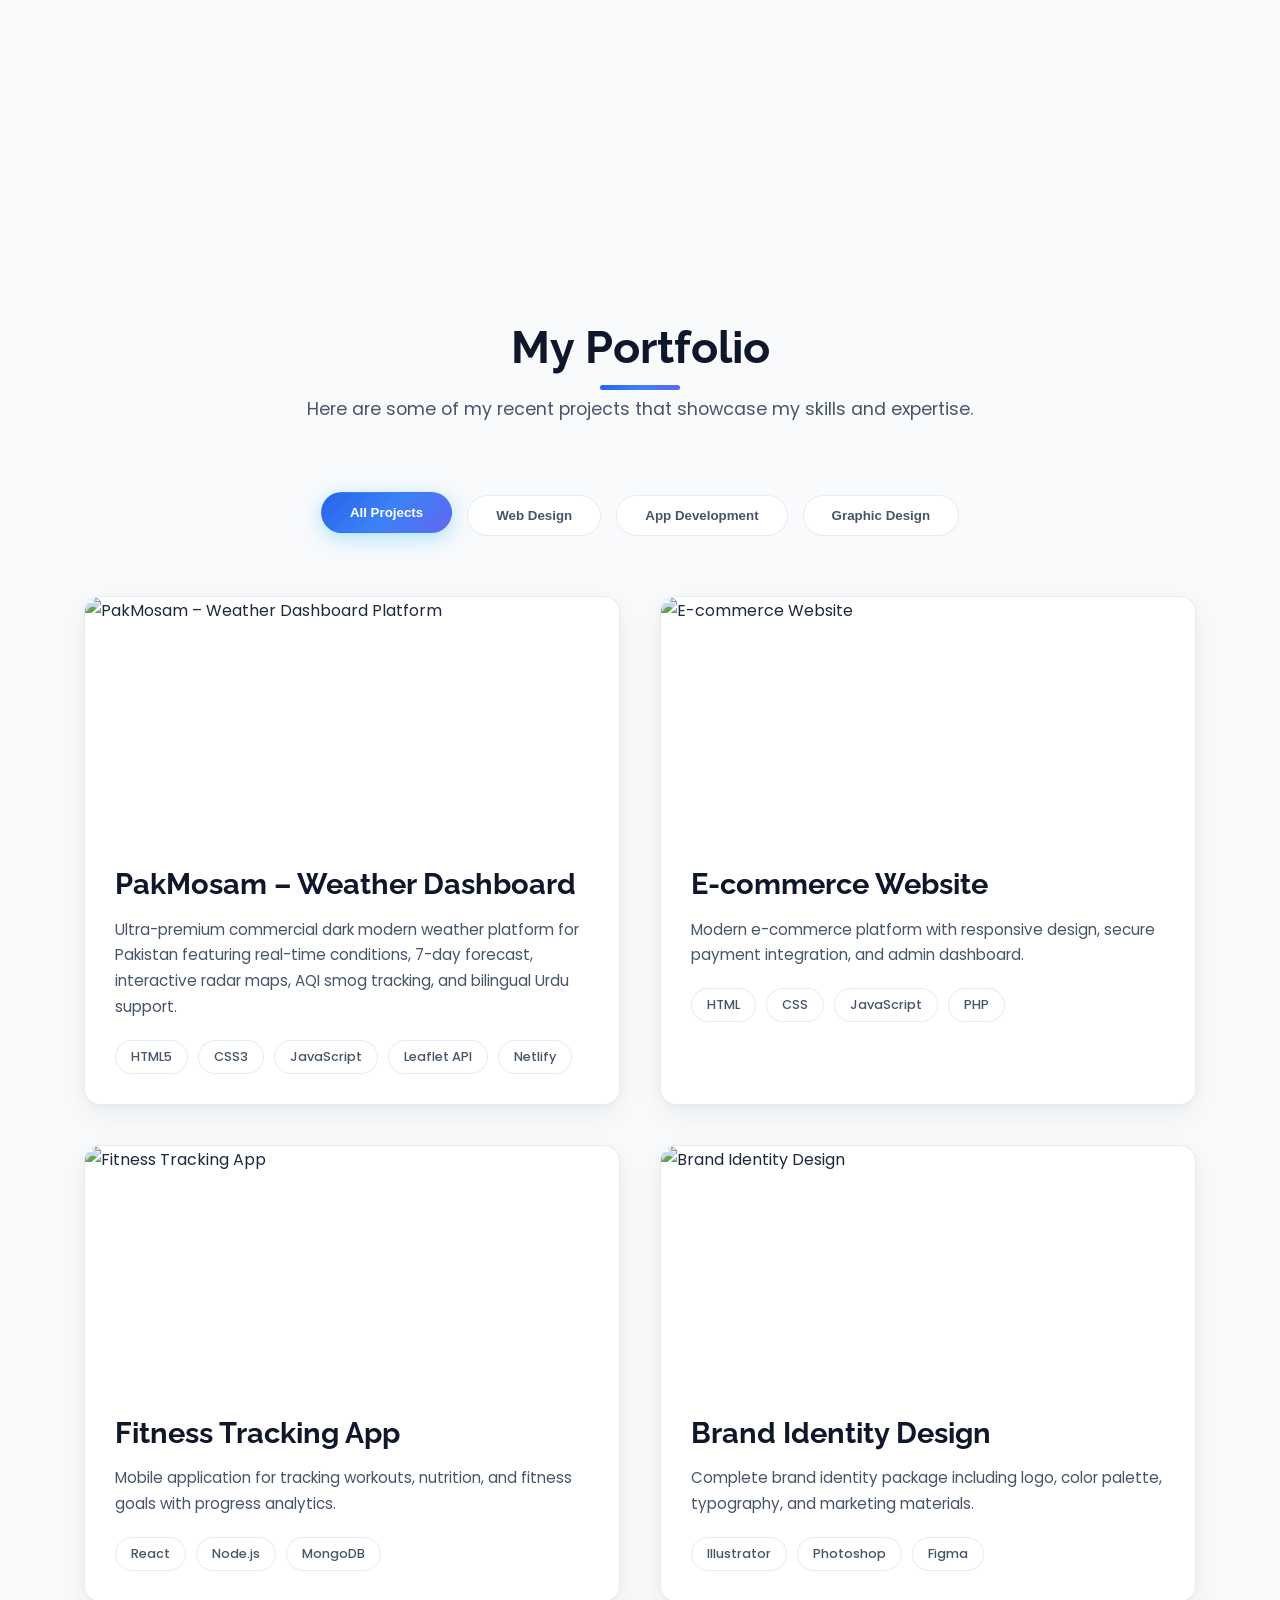
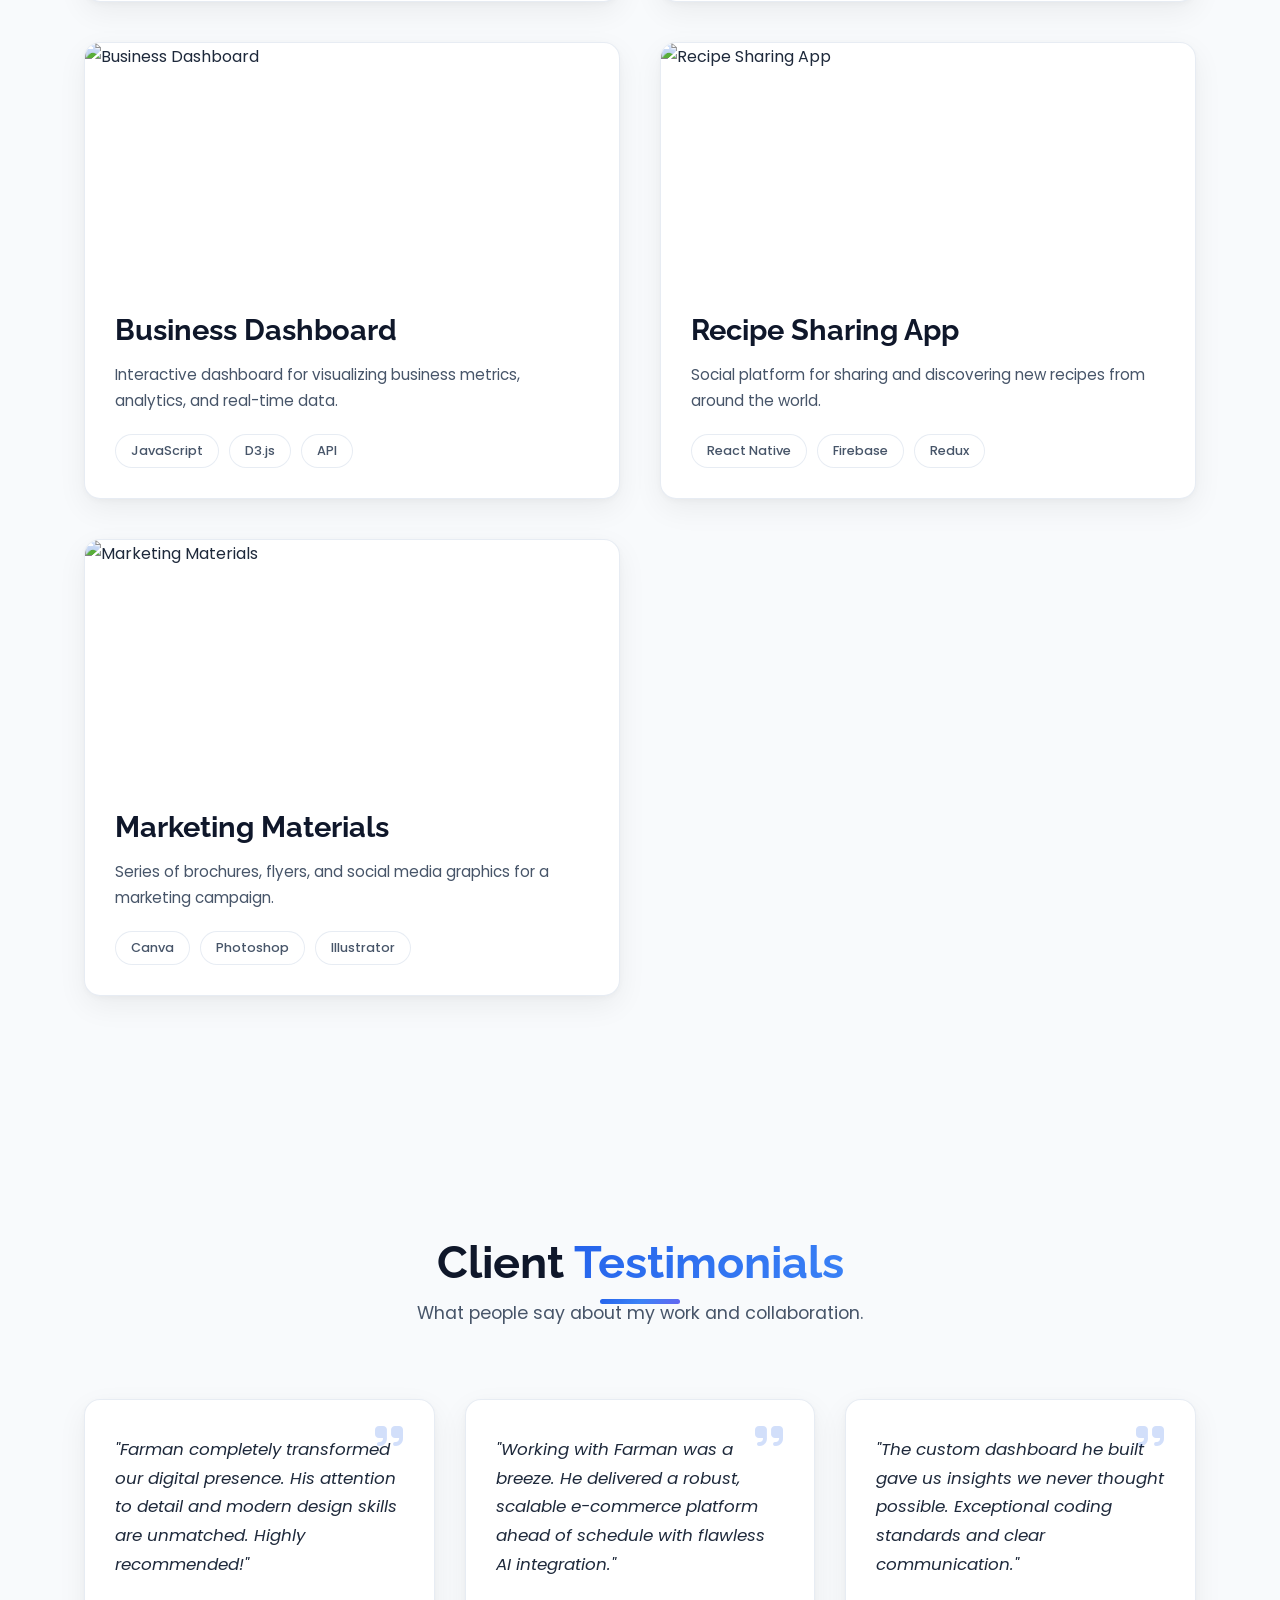
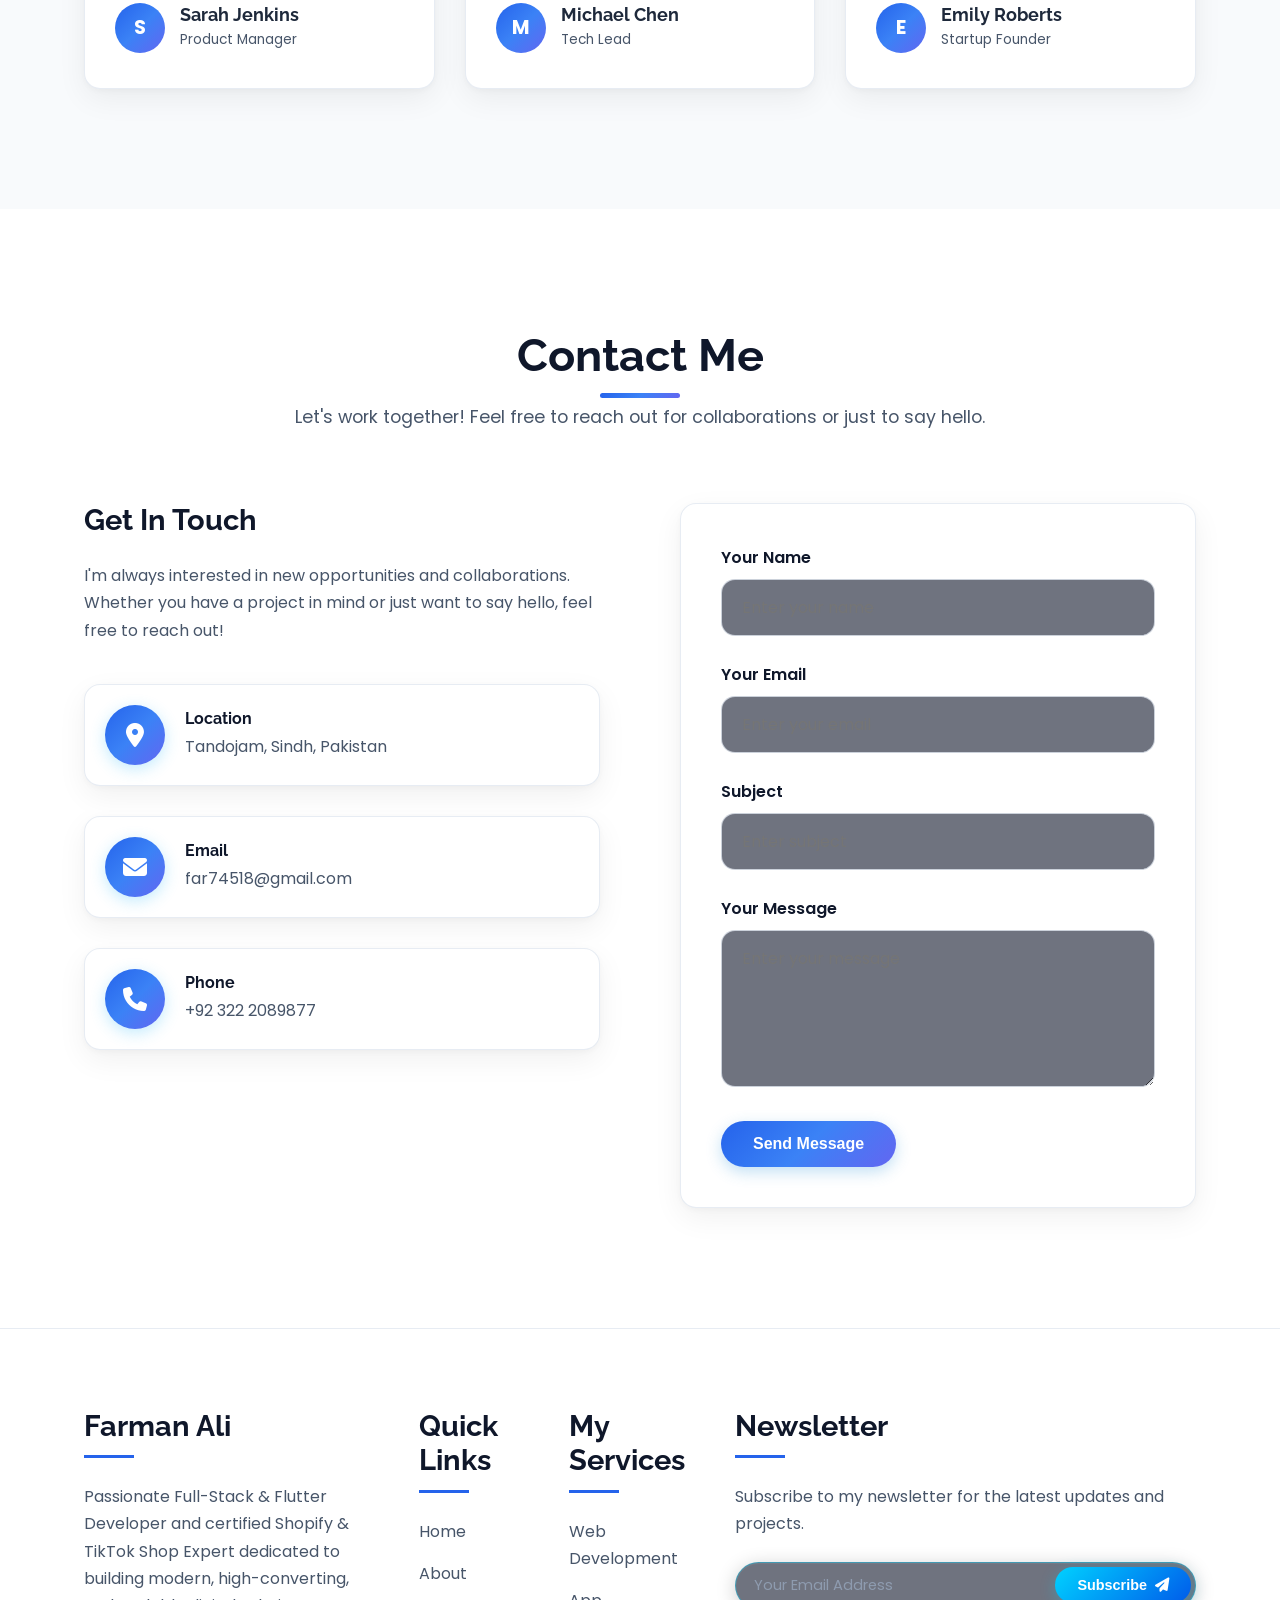
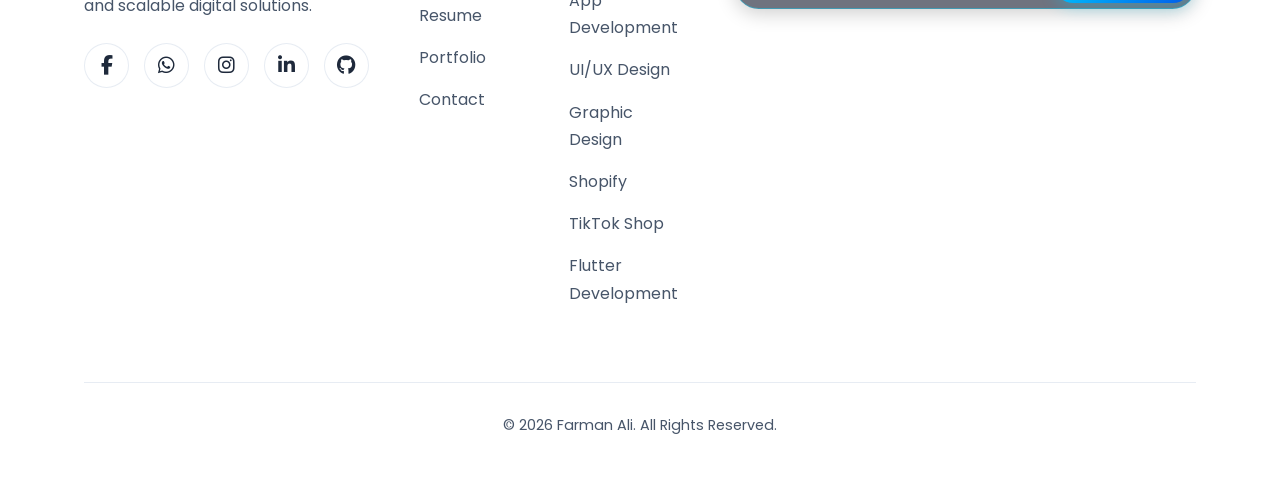
==== commit b03d4adb: "Fix mobile alignment, remove text justify gaps, center mobile layout section by section" ====
--- a/index.html
+++ b/index.html
@@ -991,7 +991,7 @@
         <div class="container">
             <div class="section-title">
                 <h2>My Portfolio</h2>
-                <p style="text-align: justify;">Here are some of my recent projects that showcase my skills and
+                <p>Here are some of my recent projects that showcase my skills and
                     expertise.</p>
             </div>
             <div class="portfolio-filters">
@@ -1015,7 +1015,7 @@
                     </div>
                     <div class="portfolio-info">
                         <h3>PakMosam – Weather Dashboard</h3>
-                        <p style="text-align: justify;">Ultra-premium commercial dark modern weather platform for Pakistan featuring real-time conditions, 7-day forecast, interactive radar maps, AQI smog tracking, and bilingual Urdu support.</p>
+                        <p>Ultra-premium commercial dark modern weather platform for Pakistan featuring real-time conditions, 7-day forecast, interactive radar maps, AQI smog tracking, and bilingual Urdu support.</p>
                         <div class="portfolio-tags">
                             <span class="portfolio-tag">HTML5</span>
                             <span class="portfolio-tag">CSS3</span>
@@ -1039,7 +1039,7 @@
                     </div>
                     <div class="portfolio-info">
                         <h3>E-commerce Website</h3>
-                        <p style="text-align: justify;">Modern e-commerce platform with responsive design, secure
+                        <p>Modern e-commerce platform with responsive design, secure
                             payment integration, and admin dashboard.</p>
                         <div class="portfolio-tags">
                             <span class="portfolio-tag">HTML</span>
@@ -1063,7 +1063,7 @@
                     </div>
                     <div class="portfolio-info">
                         <h3>Fitness Tracking App</h3>
-                        <p style="text-align: justify;">Mobile application for tracking workouts, nutrition, and fitness
+                        <p>Mobile application for tracking workouts, nutrition, and fitness
                             goals with progress analytics.</p>
                         <div class="portfolio-tags">
                             <span class="portfolio-tag">React</span>
@@ -1086,7 +1086,7 @@
                     </div>
                     <div class="portfolio-info">
                         <h3>Brand Identity Design</h3>
-                        <p style="text-align: justify;">Complete brand identity package including logo, color palette,
+                        <p>Complete brand identity package including logo, color palette,
                             typography, and marketing materials.</p>
                         <div class="portfolio-tags">
                             <span class="portfolio-tag">Illustrator</span>
@@ -1109,7 +1109,7 @@
                     </div>
                     <div class="portfolio-info">
                         <h3>Business Dashboard</h3>
-                        <p style="text-align: justify;">Interactive dashboard for visualizing business metrics,
+                        <p>Interactive dashboard for visualizing business metrics,
                             analytics, and real-time data.</p>
                         <div class="portfolio-tags">
                             <span class="portfolio-tag">JavaScript</span>
@@ -1132,7 +1132,7 @@
                     </div>
                     <div class="portfolio-info">
                         <h3>Recipe Sharing App</h3>
-                        <p style="text-align: justify;">Social platform for sharing and discovering new recipes from
+                        <p>Social platform for sharing and discovering new recipes from
                             around the world.</p>
                         <div class="portfolio-tags">
                             <span class="portfolio-tag">React Native</span>
@@ -1155,7 +1155,7 @@
                     </div>
                     <div class="portfolio-info">
                         <h3>Marketing Materials</h3>
-                        <p style="text-align: justify;">Series of brochures, flyers, and social media graphics for a
+                        <p>Series of brochures, flyers, and social media graphics for a
                             marketing campaign.</p>
                         <div class="portfolio-tags">
                             <span class="portfolio-tag">Canva</span>
@@ -1222,13 +1222,13 @@
         <div class="container">
             <div class="section-title">
                 <h2>Contact Me</h2>
-                <p style="text-align: justify;">Let's work together! Feel free to reach out for collaborations or just
+                <p>Let's work together! Feel free to reach out for collaborations or just
                     to say hello.</p>
             </div>
             <div class="contact-content">
                 <div class="contact-info">
                     <h3>Get In Touch</h3>
-                    <p style="text-align: justify;">I'm always interested in new opportunities and collaborations.
+                    <p>I'm always interested in new opportunities and collaborations.
                         Whether you have a project in mind or just want to say hello, feel free to reach out!</p>
                     <div class="contact-details">
                         <div class="contact-item">
@@ -1293,7 +1293,7 @@
             <div class="footer-content">
                 <div class="footer-col footer-about">
                     <h3>Farman Ali</h3>
-                    <p style="text-align: justify;">Passionate Full-Stack &amp; Flutter Developer and certified Shopify
+                    <p>Passionate Full-Stack &amp; Flutter Developer and certified Shopify
                         &amp; TikTok Shop Expert dedicated to building modern, high-converting, and scalable digital
                         solutions.</p>
                     <div class="social-links">
@@ -1333,7 +1333,7 @@
                 </div>
                 <div class="footer-col">
                     <h3>Newsletter</h3>
-                    <p style="text-align: justify;">Subscribe to my newsletter for the latest updates and projects.</p>
+                    <p>Subscribe to my newsletter for the latest updates and projects.</p>
                     <form id="newsletterForm" class="newsletter-form-inline"
                         onsubmit="return handleNewsletterSubmit(event)">
                         <div class="newsletter-input-wrapper">
--- a/css/global.css
+++ b/css/global.css
@@ -423,24 +423,38 @@
         }
         
         @media (max-width: 768px) {
+            html, body {
+                overflow-x: hidden !important;
+                width: 100%;
+                max-width: 100vw;
+            }
+
+            .container {
+                width: 100% !important;
+                padding-left: 16px !important;
+                padding-right: 16px !important;
+            }
+
             .navbar {
                 position: relative;
             }
             
             .nav-links {
                 position: fixed;
-                top: 80px;
+                top: 70px;
                 left: -100%;
                 width: 100%;
-                height: calc(100vh - 80px);
+                height: calc(100vh - 70px);
                 background: var(--nav-bg);
                 flex-direction: column;
                 align-items: center;
                 justify-content: flex-start;
-                padding-top: 60px;
-                gap: 30px;
+                padding-top: 40px;
+                gap: 20px;
                 transition: var(--transition-smooth);
-                backdrop-filter: blur(10px);
+                backdrop-filter: blur(16px);
+                -webkit-backdrop-filter: blur(16px);
+                overflow-y: auto;
             }
             
             .nav-links.active {
@@ -457,109 +471,188 @@
             }
             
             h1 {
-                font-size: 2.5rem;
+                font-size: 2.1rem;
+                line-height: 1.25;
+                text-align: center !important;
             }
             
             h2 {
-                font-size: 2.2rem;
+                font-size: 1.8rem;
+                line-height: 1.3;
+                text-align: center !important;
+            }
+
+            h3, h4, h5, h6 {
+                text-align: center !important;
+            }
+
+            p {
+                text-align: center !important;
             }
             
             .section {
-                padding: 80px 0;
+                padding: 50px 0;
             }
             
             .section-title {
-                margin-bottom: 50px;
+                margin-bottom: 30px;
+                text-align: center !important;
+            }
+
+            .section-title h2,
+            .section-title p {
+                text-align: center !important;
+                margin-left: auto !important;
+                margin-right: auto !important;
             }
             
             .portfolio-grid {
                 grid-template-columns: 1fr;
+                gap: 20px;
             }
             
             .contact-form {
-                padding: 30px;
+                padding: 24px 16px;
+                text-align: center !important;
+            }
+
+            .contact-info,
+            .contact-details,
+            .contact-item {
+                text-align: center !important;
+                align-items: center !important;
+                justify-content: center !important;
+            }
+
+            .contact-item {
+                flex-direction: column !important;
+                gap: 8px !important;
+            }
+
+            .contact-icon {
+                margin: 0 auto 8px auto !important;
             }
             
             .float-element {
-                width: 50px;
-                height: 50px;
-                font-size: 1.2rem;
-            }
-            
+                width: 42px;
+                height: 42px;
+                font-size: 1rem;
+            }
+            
+            /* Position Theme Toggle cleanly at Bottom Left on Mobile to prevent content overlap */
             .theme-toggle {
-                top: 90px;
-                right: 15px;
-                flex-direction: column;
-                padding: 10px;
+                top: auto;
+                bottom: 20px;
+                left: 15px;
+                right: auto;
+                flex-direction: row;
+                padding: 4px 8px;
+                gap: 6px;
+                border-radius: 30px;
+                z-index: 999;
+            }
+
+            .theme-btn {
+                width: 32px;
+                height: 32px;
+                font-size: 0.9rem;
+            }
+
+            .footer-content,
+            .footer-col {
+                text-align: center !important;
+                align-items: center !important;
+            }
+
+            .social-links {
+                justify-content: center !important;
+                margin: 0 auto !important;
             }
         }
         
         @media (max-width: 576px) {
             .container {
-                width: 95%;
-                padding: 0 15px;
+                width: 100%;
+                padding: 0 14px;
             }
             
             h1 {
-                font-size: 2.2rem;
+                font-size: 1.85rem;
             }
             
             h2 {
-                font-size: 2rem;
+                font-size: 1.6rem;
             }
             
             h3 {
-                font-size: 1.6rem;
+                font-size: 1.3rem;
             }
             
             .hero-btns {
                 flex-direction: column;
                 align-items: center;
+                width: 100%;
+                gap: 12px;
             }
             
             .btn {
                 width: 100%;
-                max-width: 250px;
+                max-width: 280px;
                 text-align: center;
+                justify-content: center;
             }
             
             .profile-container {
-                width: 250px;
-                height: 250px;
+                width: 200px;
+                height: 200px;
+                margin: 0 auto;
             }
             
             .about-stats,
             .skills-grid {
                 grid-template-columns: 1fr;
+                gap: 16px;
             }
             
             .footer-content {
                 grid-template-columns: 1fr;
-                gap: 40px;
+                gap: 30px;
             }
             
             .portfolio-filters {
-                gap: 10px;
+                display: flex;
+                flex-wrap: wrap;
+                justify-content: center;
+                gap: 6px;
             }
             
             .filter-btn {
-                padding: 10px 20px;
-                font-size: 0.9rem;
+                padding: 7px 14px;
+                font-size: 0.82rem;
+                border-radius: 20px;
             }
             
             .scroll-top {
-                width: 50px;
-                height: 50px;
-                font-size: 1.2rem;
+                width: 44px;
+                height: 44px;
+                font-size: 1rem;
                 bottom: 20px;
-                right: 20px;
+                right: 15px;
             }
         }
         
         @media (max-width: 400px) {
+            h1 {
+                font-size: 1.65rem;
+            }
+
+            h2 {
+                font-size: 1.45rem;
+            }
+
             .profile-container {
-                width: 220px;
-                height: 220px;
+                width: 180px;
+                height: 180px;
             }
             
             .float-element {
@@ -567,10 +660,10 @@
             }
             
             .portfolio-info {
-                padding: 20px;
+                padding: 16px 14px;
             }
             
             .contact-form {
-                padding: 25px 20px;
-            }
-        }
+                padding: 20px 14px;
+            }
+        }
--- a/css/hero-about.css
+++ b/css/hero-about.css
@@ -676,8 +676,9 @@
 
         @media (max-width: 768px) {
             .modern-hero h1 {
-                font-size: 2.5rem;
+                font-size: 2.1rem;
                 letter-spacing: -0.5px;
+                line-height: 1.25;
             }
             .hero-text {
                 transform: none;
@@ -685,19 +686,32 @@
             }
             .skill-pills {
                 justify-content: center;
+                flex-wrap: wrap;
+                gap: 6px;
             }
             .hero-btns {
                 justify-content: center;
                 flex-wrap: wrap;
+                flex-direction: column;
+                width: 100%;
+                gap: 10px;
+            }
+            .hero-btns .btn,
+            .hero-btns a {
+                width: 100%;
+                max-width: 280px;
+                justify-content: center;
             }
             .premium-about-grid {
                 grid-template-columns: 1fr;
+                gap: 20px;
             }
             .premium-card {
-                padding: 25px;
+                padding: 20px 16px;
             }
             .competency-grid {
                 grid-template-columns: 1fr;
+                gap: 16px;
             }
             .competency-tabs {
                 display: flex;
@@ -705,8 +719,8 @@
                 overflow-x: auto;
                 -webkit-overflow-scrolling: touch;
                 justify-content: flex-start;
-                padding: 5px 10px 15px 10px;
-                gap: 8px;
+                padding: 5px 6px 12px 6px;
+                gap: 6px;
                 scrollbar-width: none;
             }
             .competency-tabs::-webkit-scrollbar {
@@ -715,13 +729,23 @@
             .comp-tab {
                 flex-shrink: 0;
                 white-space: nowrap;
-                padding: 8px 18px;
-                font-size: 0.85rem;
+                padding: 8px 14px;
+                font-size: 0.82rem;
             }
         }
 
         @media (max-width: 480px) {
             .modern-hero h1 {
-                font-size: 2.1rem;
-            }
-        }
+                font-size: 1.8rem;
+            }
+            .skill-pill {
+                padding: 5px 10px;
+                font-size: 0.76rem;
+            }
+            .premium-card {
+                padding: 18px 14px;
+            }
+            .comp-card {
+                padding: 16px 12px;
+            }
+        }
--- a/css/portfolio-contact.css
+++ b/css/portfolio-contact.css
@@ -931,10 +931,12 @@
             .cv-banner-card {
                 flex-direction: column;
                 align-items: flex-start;
+                padding: 20px 16px;
             }
             .cv-banner-btns {
                 width: 100%;
                 flex-direction: column;
+                gap: 10px;
             }
             .cv-banner-btns button,
             .cv-banner-btns a {
@@ -942,10 +944,38 @@
                 justify-content: center;
             }
             .cv-modal-content-wrapper {
-                width: 96vw;
-                height: 94vh;
+                width: 95vw;
+                height: 92vh;
+                padding: 12px;
+                border-radius: 16px;
             }
             .btn-cv-action span {
                 display: none;
             }
         }
+
+        @media (max-width: 576px) {
+            .cv-banner-title h3 {
+                font-size: 1.25rem;
+            }
+            .cv-banner-title p {
+                font-size: 0.88rem;
+            }
+            .contact-details {
+                gap: 16px;
+            }
+            .contact-item {
+                gap: 12px;
+            }
+            .contact-text h4 {
+                font-size: 1rem;
+            }
+            .contact-text p {
+                font-size: 0.88rem;
+            }
+            .cert-modal-content-wrapper {
+                width: 95vw;
+                max-height: 90vh;
+                padding: 12px;
+            }
+        }
--- a/css/code-showcase.css
+++ b/css/code-showcase.css
@@ -575,33 +575,43 @@
     .showcase-subtitle {
         font-size: 0.95rem;
     }
+
+    .vsc-window {
+        border-radius: 12px;
+        width: 100%;
+    }
     
     .vsc-tab {
-        padding: 6px 12px;
-        font-size: 0.78rem;
+        padding: 6px 10px;
+        font-size: 0.75rem;
+        flex-shrink: 0;
     }
     
     .vsc-gutter {
-        padding: 14px 8px 14px 12px;
-        font-size: 0.8rem;
+        padding: 12px 6px;
+        font-size: 0.75rem;
+        min-width: 32px;
     }
     
     .vsc-code-area {
-        padding: 14px 16px;
+        padding: 12px;
+        overflow-x: auto;
+        -webkit-overflow-scrolling: touch;
     }
     
     .vsc-code-pane pre {
-        font-size: 0.8rem;
+        font-size: 0.76rem;
+        line-height: 1.45;
     }
 }
 
 @media (max-width: 480px) {
     .showcase-title {
-        font-size: 1.55rem;
+        font-size: 1.5rem;
     }
     
     .vsc-studio-title {
-        font-size: 0.78rem;
+        font-size: 0.75rem;
     }
     
     .vsc-btn span {
@@ -609,6 +619,15 @@
     }
     
     .vsc-btn-run {
-        padding: 7px 12px;
-    }
-}
+        padding: 6px 10px;
+    }
+
+    .vsc-gutter {
+        display: none; /* Hide line numbers on very small screens to give max space for code */
+    }
+
+    .vsc-terminal {
+        padding: 10px;
+        max-height: 180px;
+    }
+}
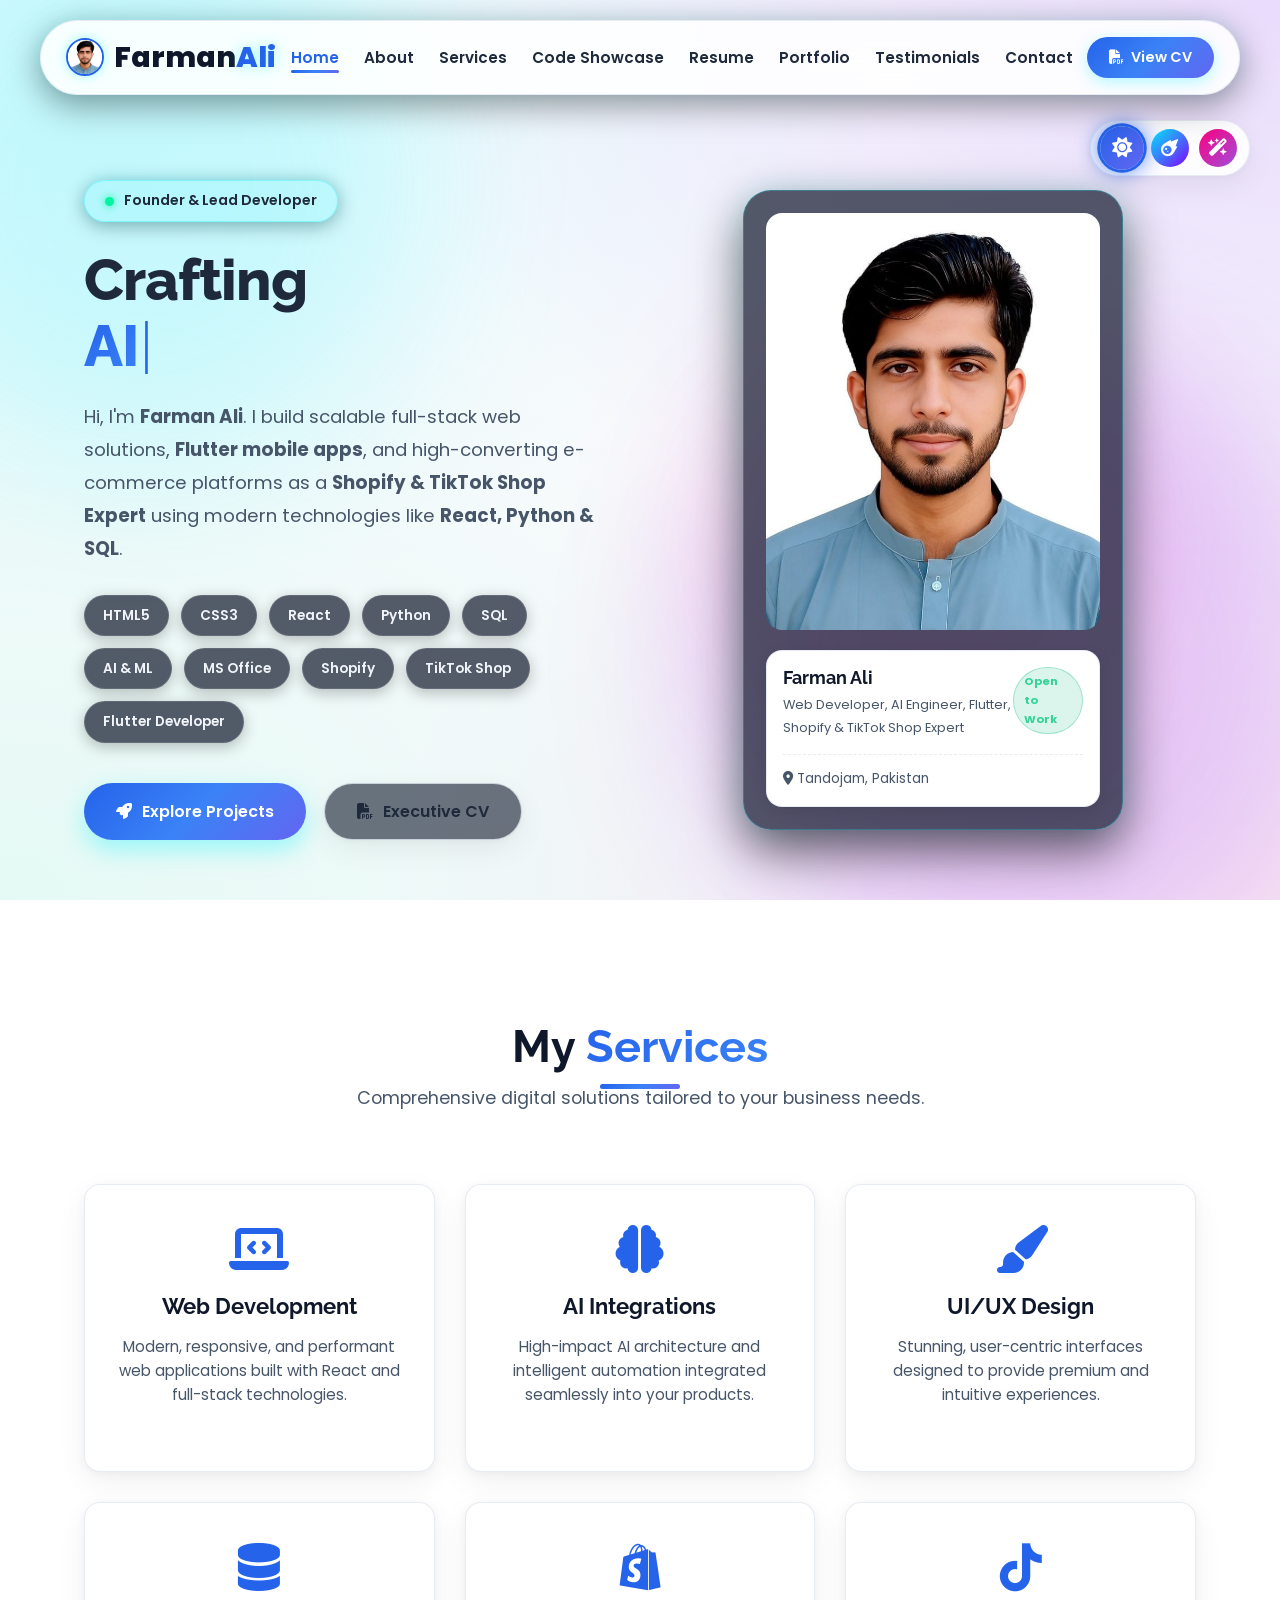
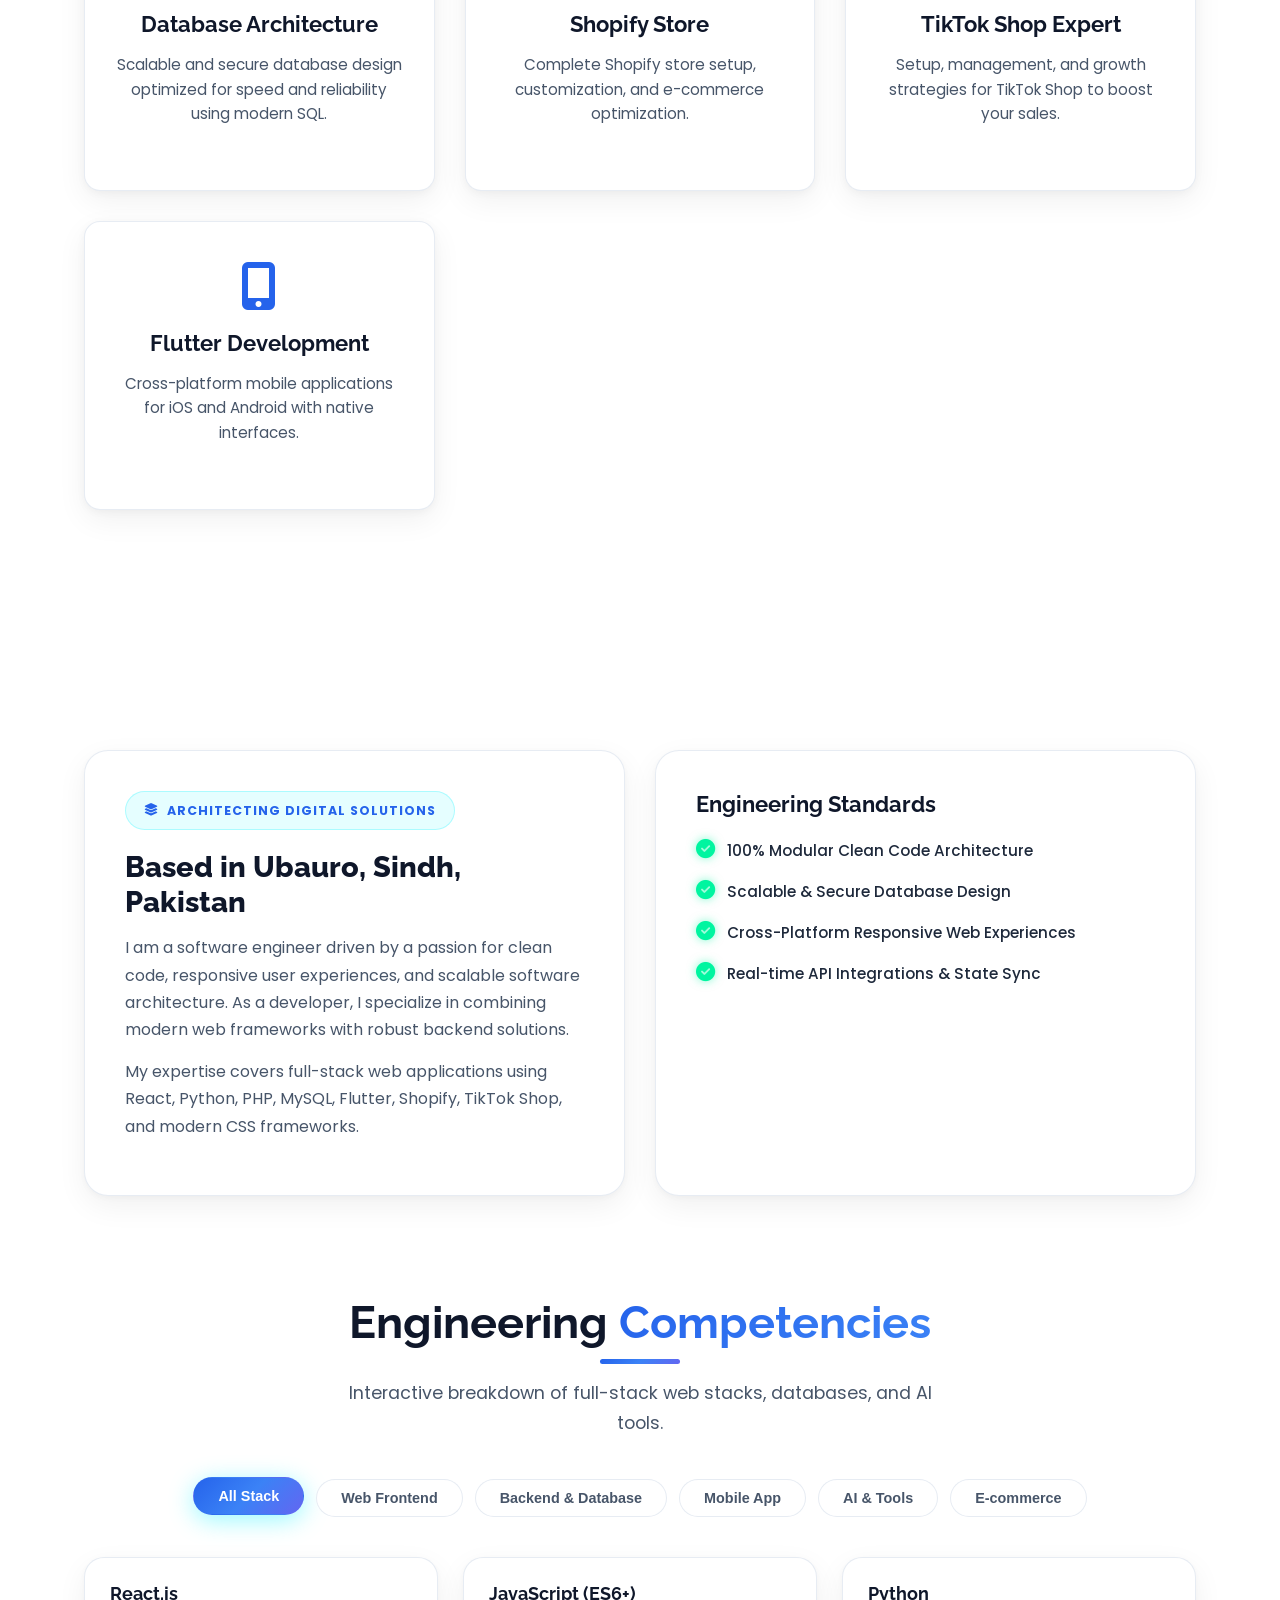
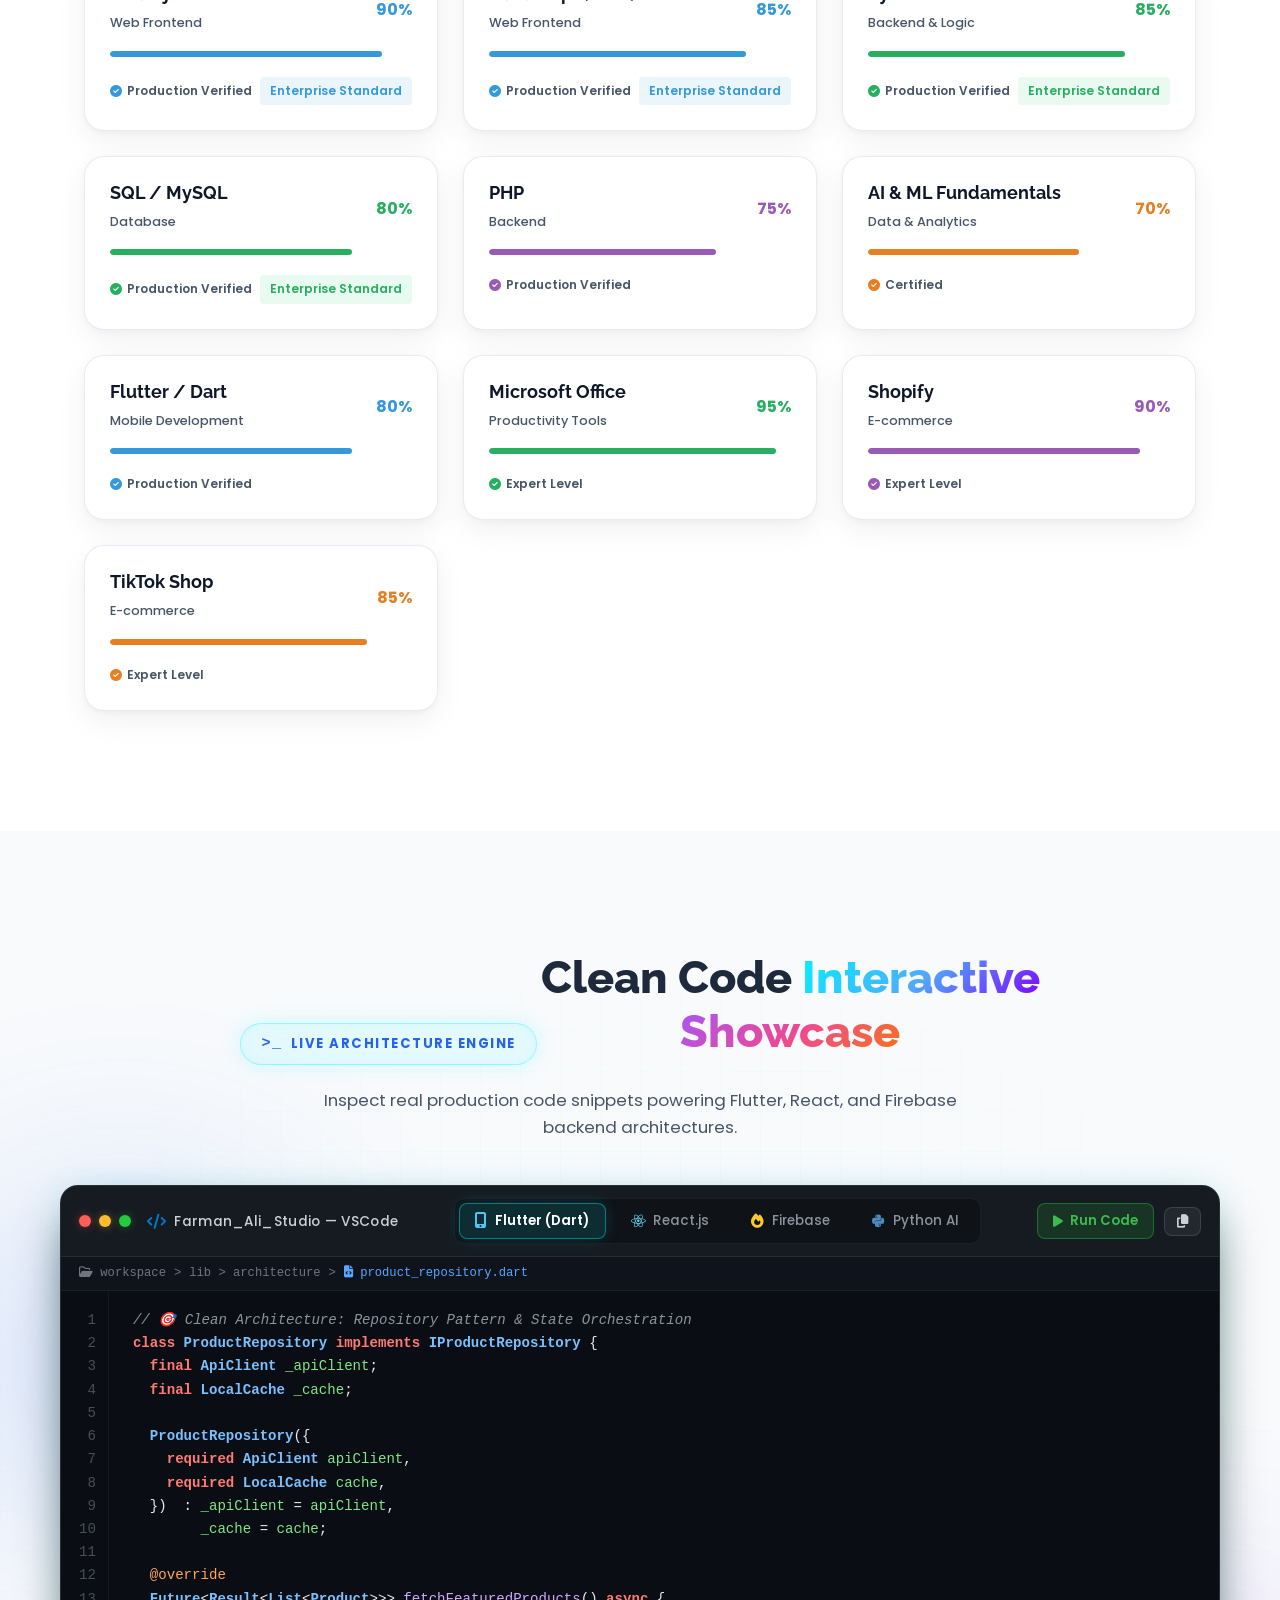
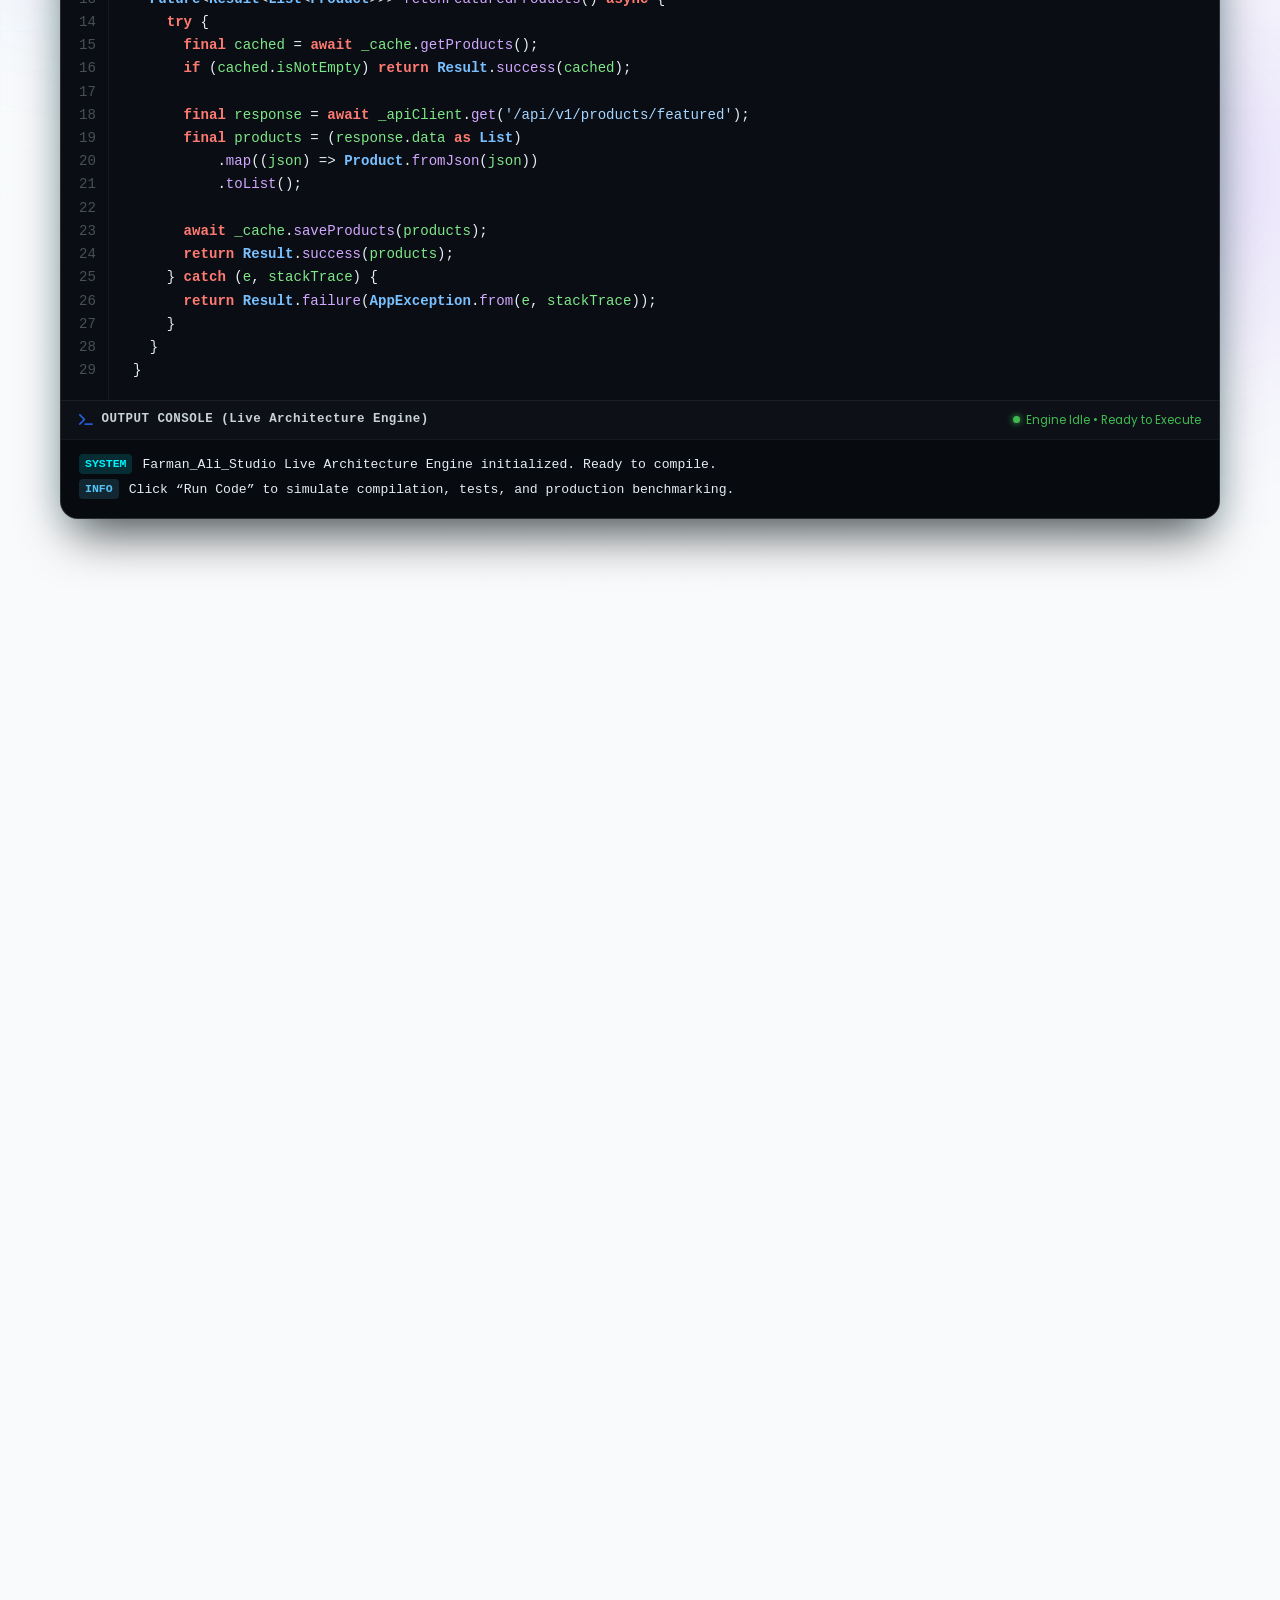
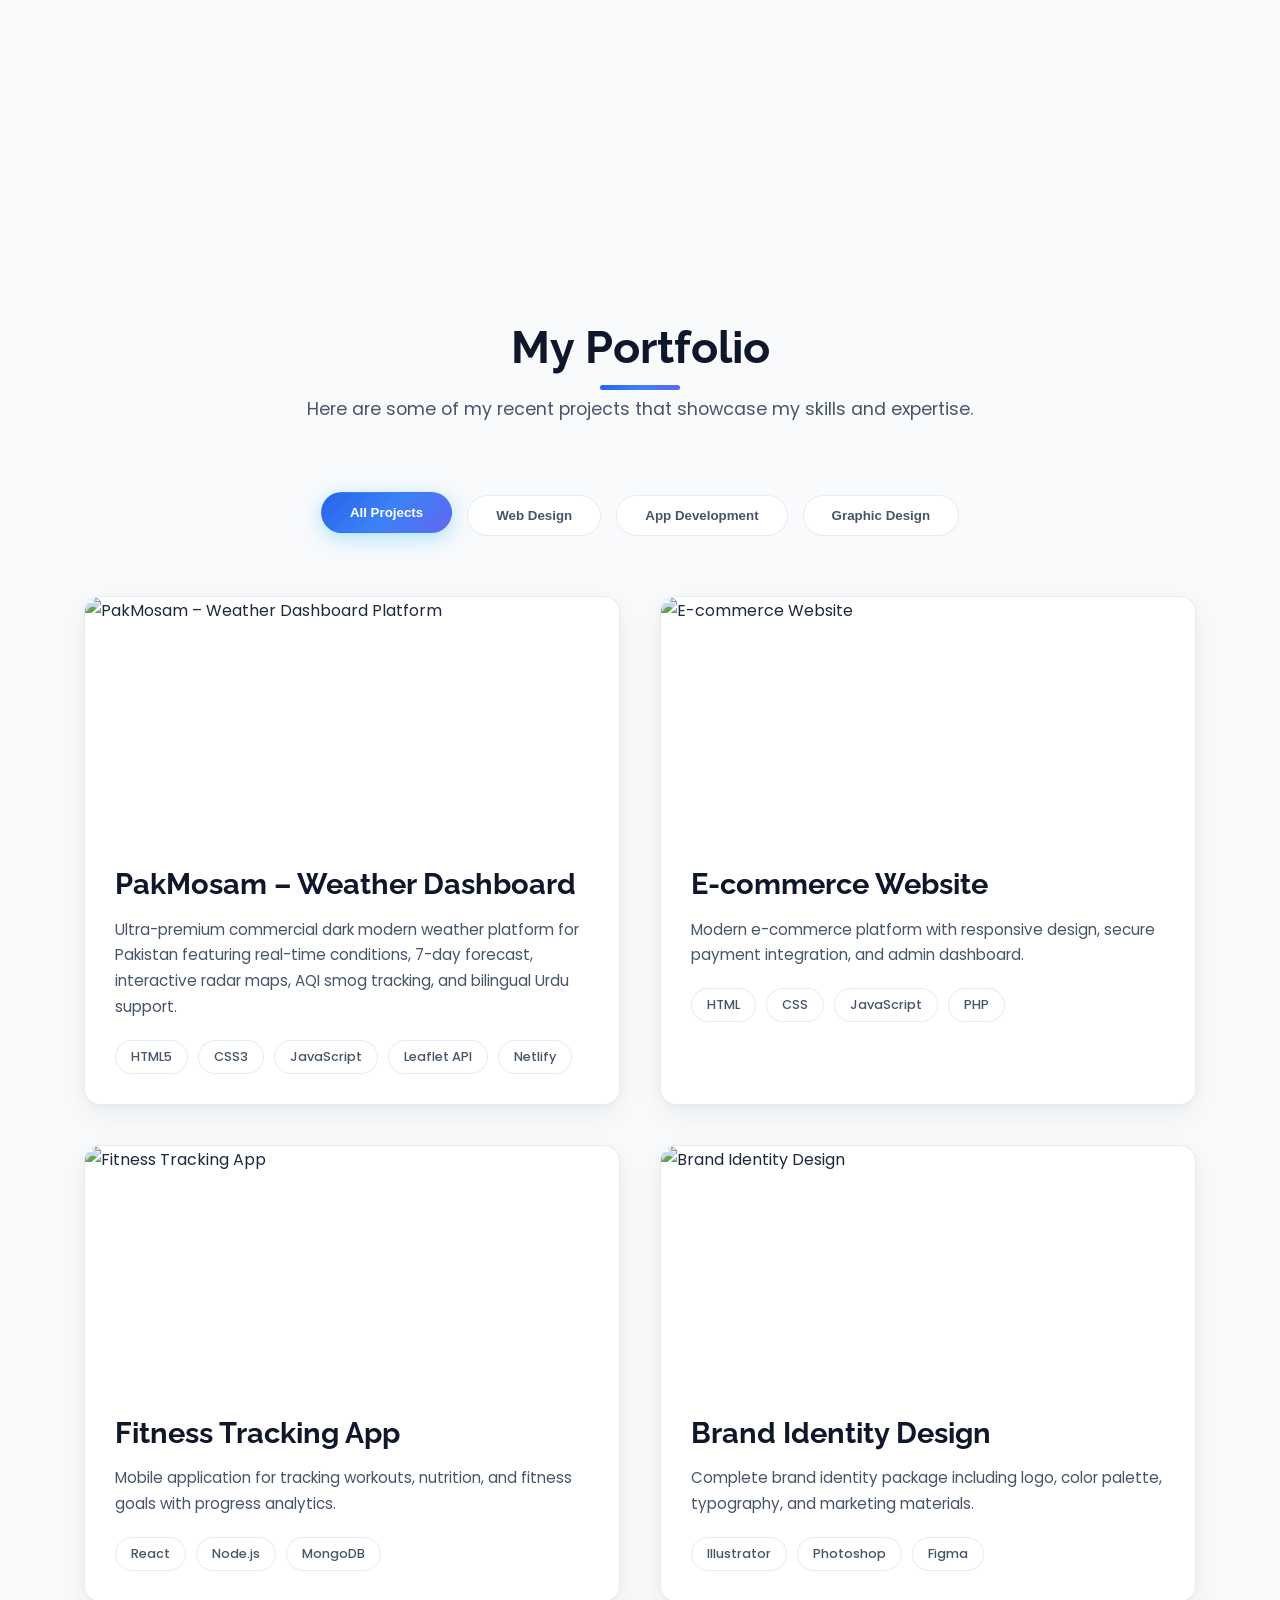
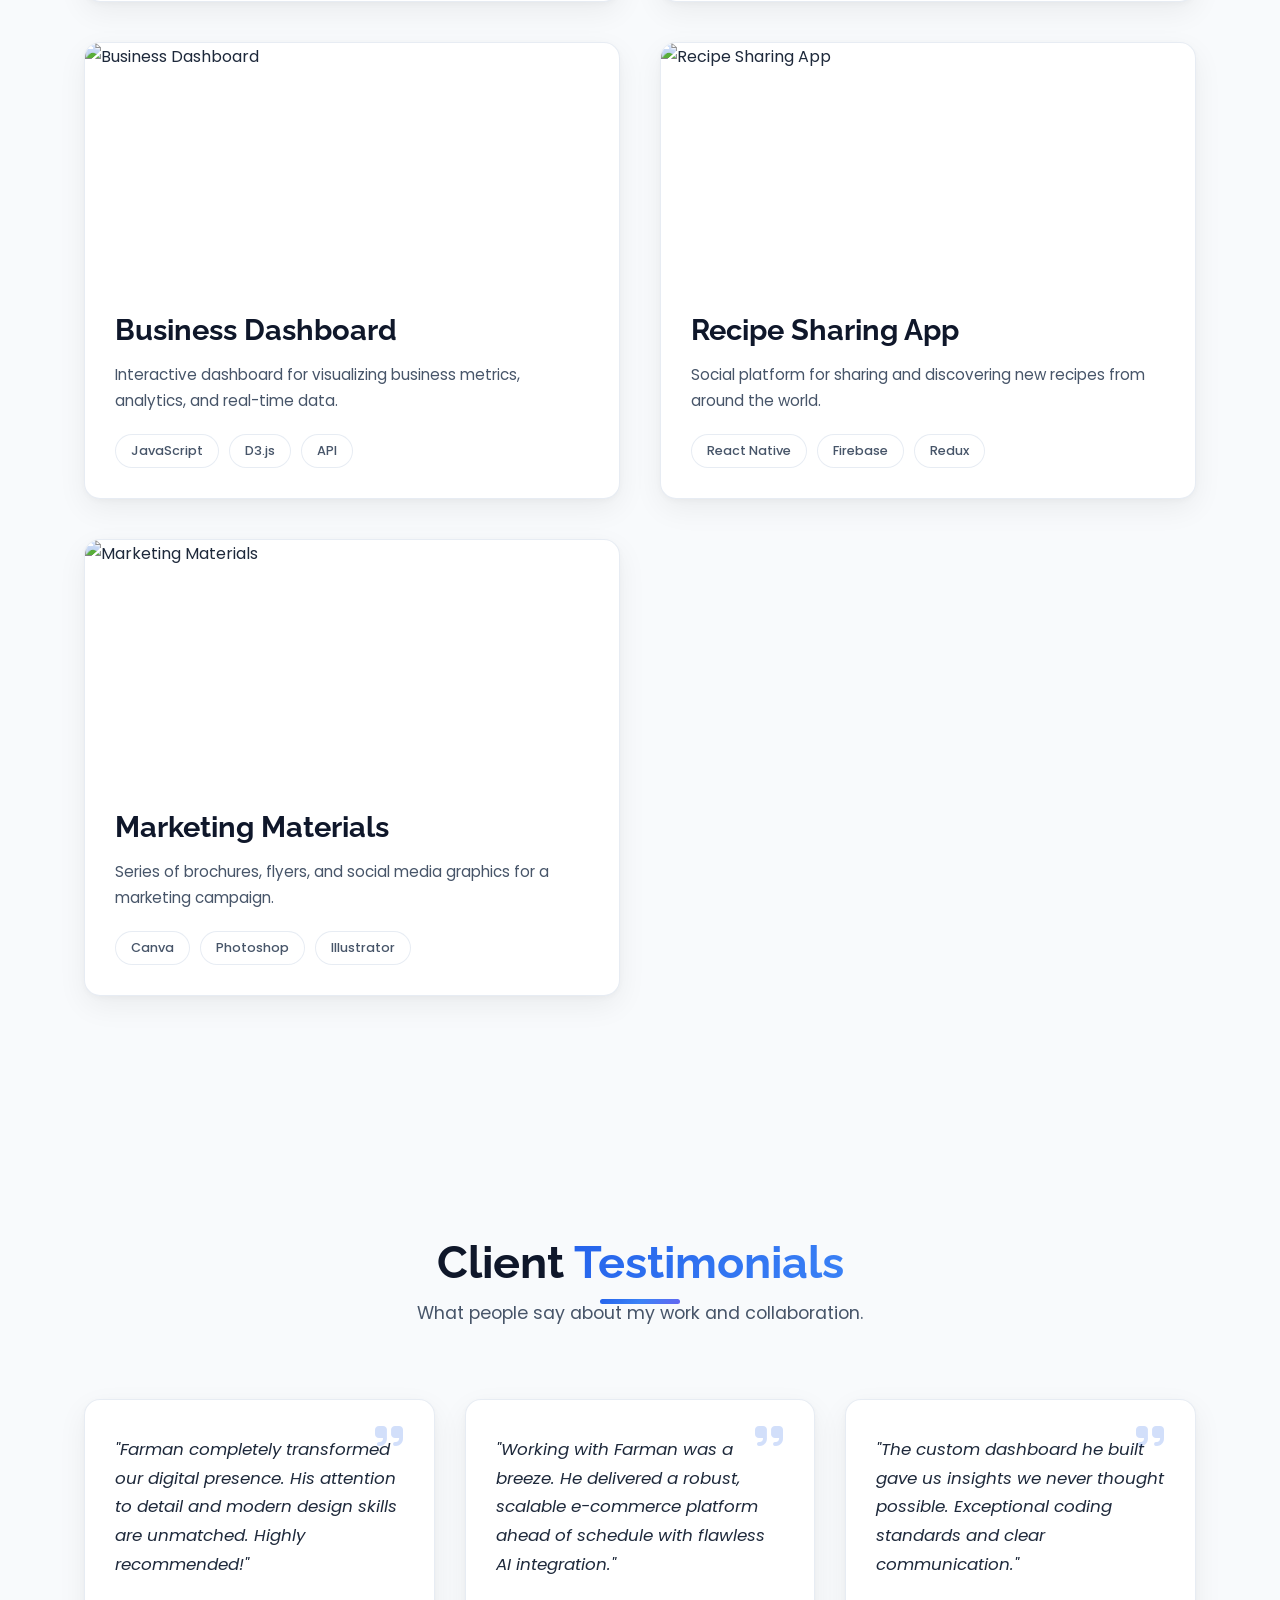
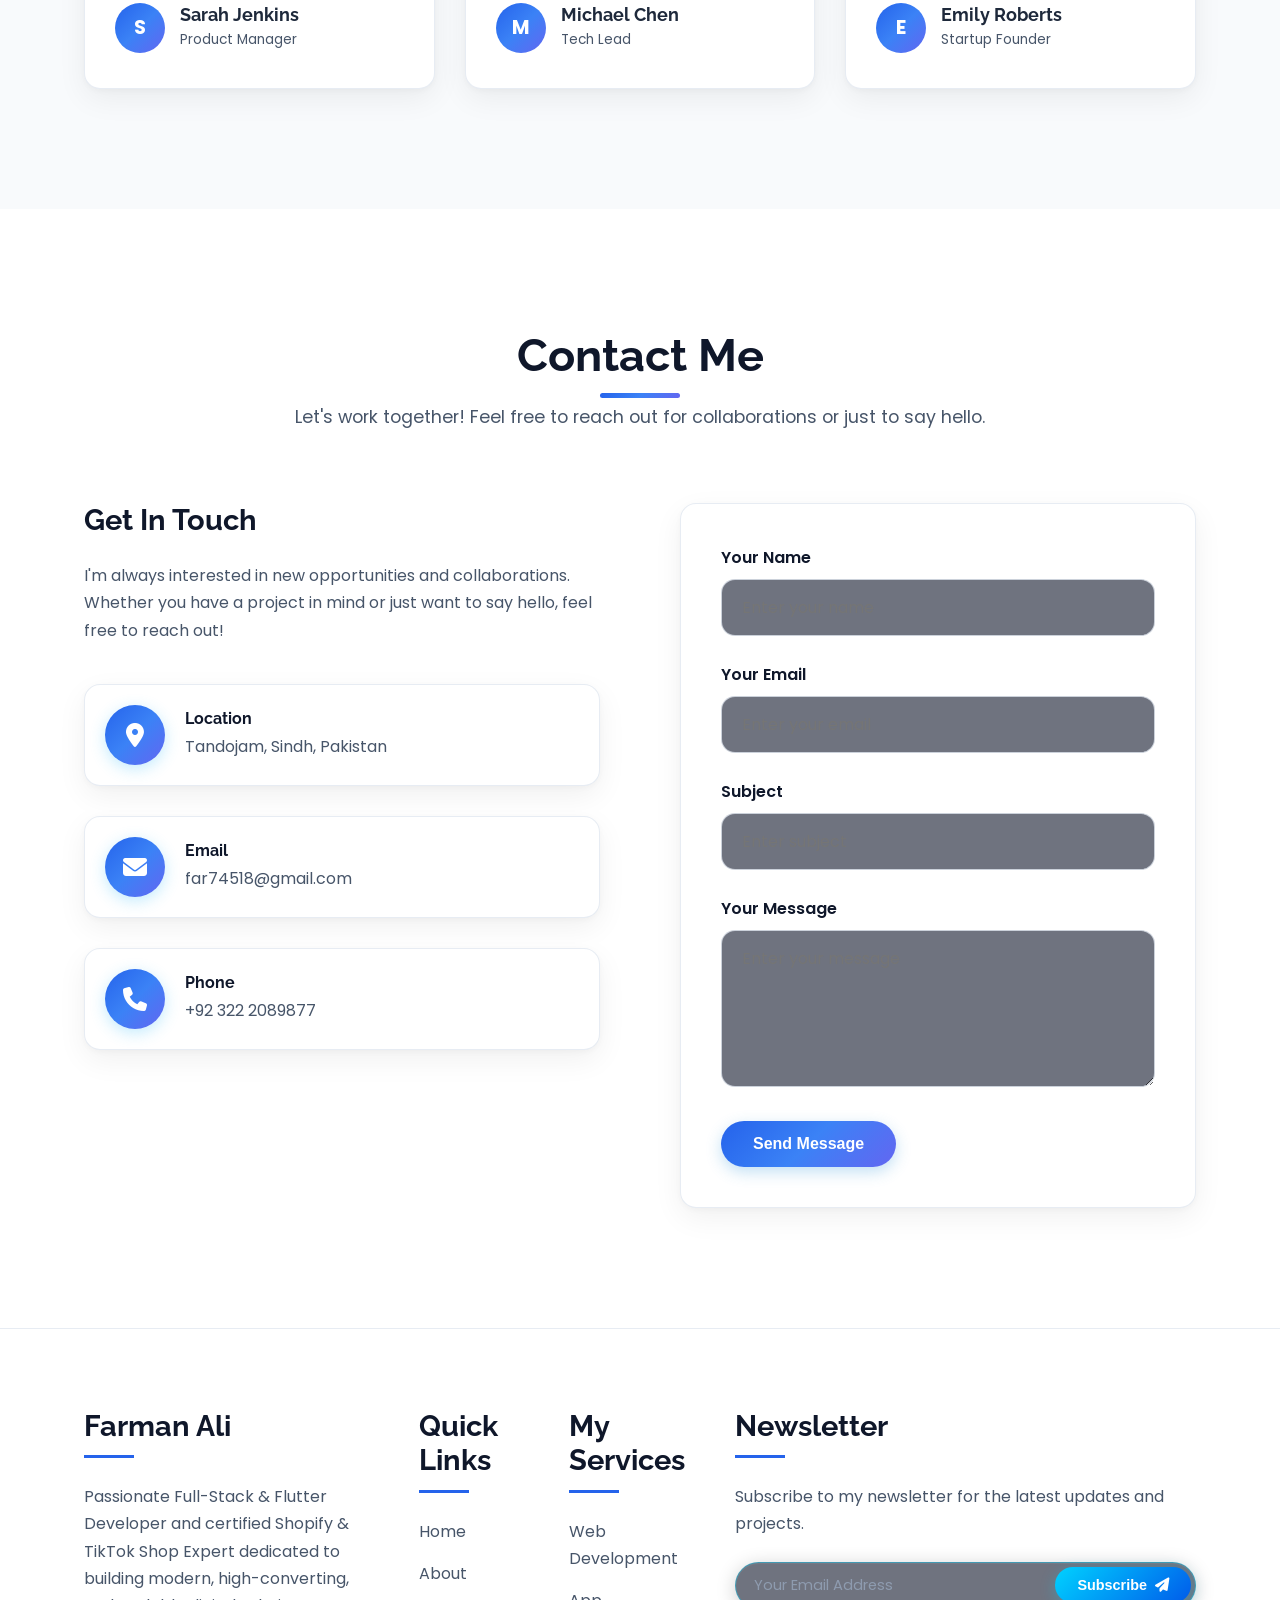
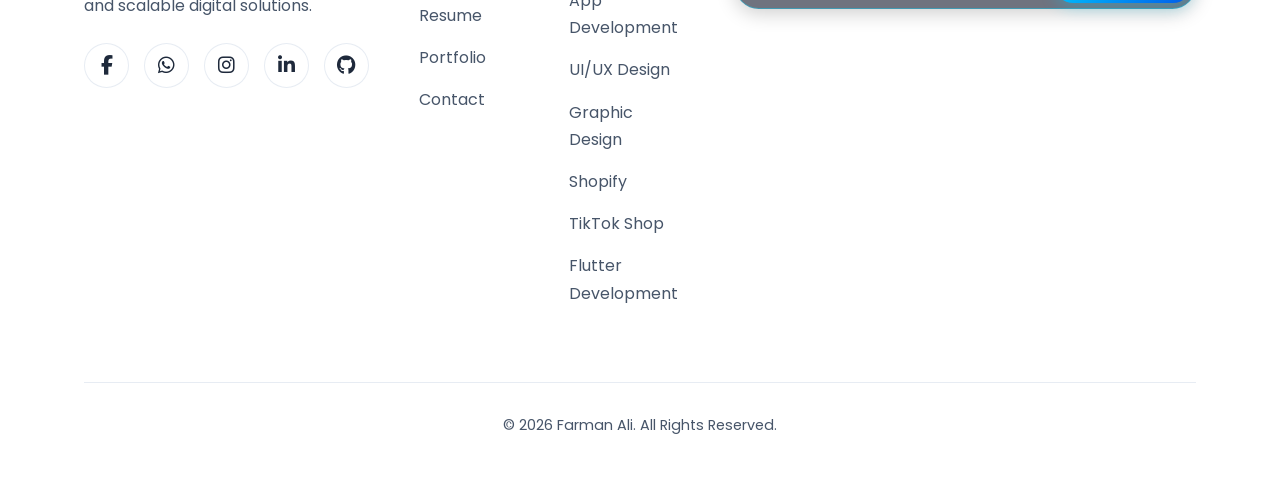
==== commit 29022058: "Optimize Google SEO meta tags and Schema Person graph for Farman Ali top rank search" ====
--- a/index.html
+++ b/index.html
@@ -4,11 +4,11 @@
 <head>
     <meta charset="UTF-8">
     <meta name="viewport" content="width=device-width, initial-scale=1.0">
-    <title>Farman Ali - Official Portfolio | Web & Flutter Developer</title>
+    <title>Farman Ali | Official Portfolio - Full-Stack Web & Flutter Developer</title>
     <meta name="description"
-        content="Official Portfolio of Farman Ali - Passionate full-stack web developer, Flutter mobile developer, Shopify & TikTok Shop expert. Explore projects, skills, and CV.">
+        content="Farman Ali is a Full-Stack Web & Flutter Developer, Shopify & TikTok Shop Expert. Explore Farman Ali's official portfolio, live projects, CV, and contact details.">
     <meta name="keywords"
-        content="Farman Ali, Farman Ali Portfolio, Farman Ali Web Developer, Farman Ali Flutter Developer, Farman Ali Shopify, Farman Ali TikTok Shop, frontend developer, React, Python, SQL">
+        content="Farman Ali, Farman Ali Portfolio, Farman Ali Web Developer, Farman Ali Flutter Developer, Farman Ali Developer, Farman Ali Shopify, Farman Ali Tandojam, Farman Ali Pakistan, far74518">
     <meta name="author" content="Farman Ali">
 
     <meta name="robots" content="index, follow, max-image-preview:large, max-snippet:-1, max-video-preview:-1">
@@ -17,14 +17,14 @@
     <!-- Open Graph / Social Media Meta Tags -->
     <meta property="og:type" content="website">
     <meta property="og:url" content="https://far74518-commits.github.io/portFolio/">
-    <meta property="og:title" content="Farman Ali - Official Web &amp; Flutter Developer Portfolio">
-    <meta property="og:description" content="Official Portfolio of Farman Ali - Full-stack web developer, Flutter mobile app developer, Shopify &amp; TikTok Shop expert. Explore projects and skills.">
+    <meta property="og:title" content="Farman Ali | Official Portfolio - Web & Flutter Developer">
+    <meta property="og:description" content="Farman Ali is a Full-Stack Web Developer, Flutter Specialist & Certified E-Commerce Expert. View Farman Ali's official portfolio and projects.">
     <meta property="og:image" content="https://far74518-commits.github.io/portFolio/img.jpeg">
 
     <!-- Twitter Card Meta Tags -->
     <meta name="twitter:card" content="summary_large_image">
-    <meta name="twitter:title" content="Farman Ali - Official Portfolio">
-    <meta name="twitter:description" content="Official Portfolio of Farman Ali - Web & Flutter Developer, Shopify & TikTok Shop Expert.">
+    <meta name="twitter:title" content="Farman Ali | Official Portfolio">
+    <meta name="twitter:description" content="Farman Ali - Full-Stack Web & Flutter Developer, Shopify & TikTok Shop Expert.">
     <meta name="twitter:image" content="https://far74518-commits.github.io/portFolio/img.jpeg">
 
     <!-- Structured Data JSON-LD Graph Schema for Google Search -->
@@ -46,13 +46,15 @@
           "@type": "Person",
           "@id": "https://far74518-commits.github.io/portFolio/#person",
           "name": "Farman Ali",
-          "alternateName": ["FarmanAli", "Farman Ali Developer", "Farman Ali Web Developer", "Farman Ali Portfolio"],
+          "alternateName": ["FarmanAli", "Farman Ali Developer", "Farman Ali Web Developer", "Farman Ali Portfolio", "far74518"],
           "jobTitle": "Full-Stack Web & Flutter Developer",
           "url": "https://far74518-commits.github.io/portFolio/",
           "image": "https://far74518-commits.github.io/portFolio/img.jpeg",
           "sameAs": [
             "https://www.linkedin.com/in/farman-ali-4b7293390",
             "https://github.com/far74518-commits",
+            "https://www.facebook.com/sardar.shar.397",
+            "https://www.instagram.com/farman_aly007",
             "https://pakmosam.netlify.app/frontend/client/index.html"
           ],
           "knowsAbout": [
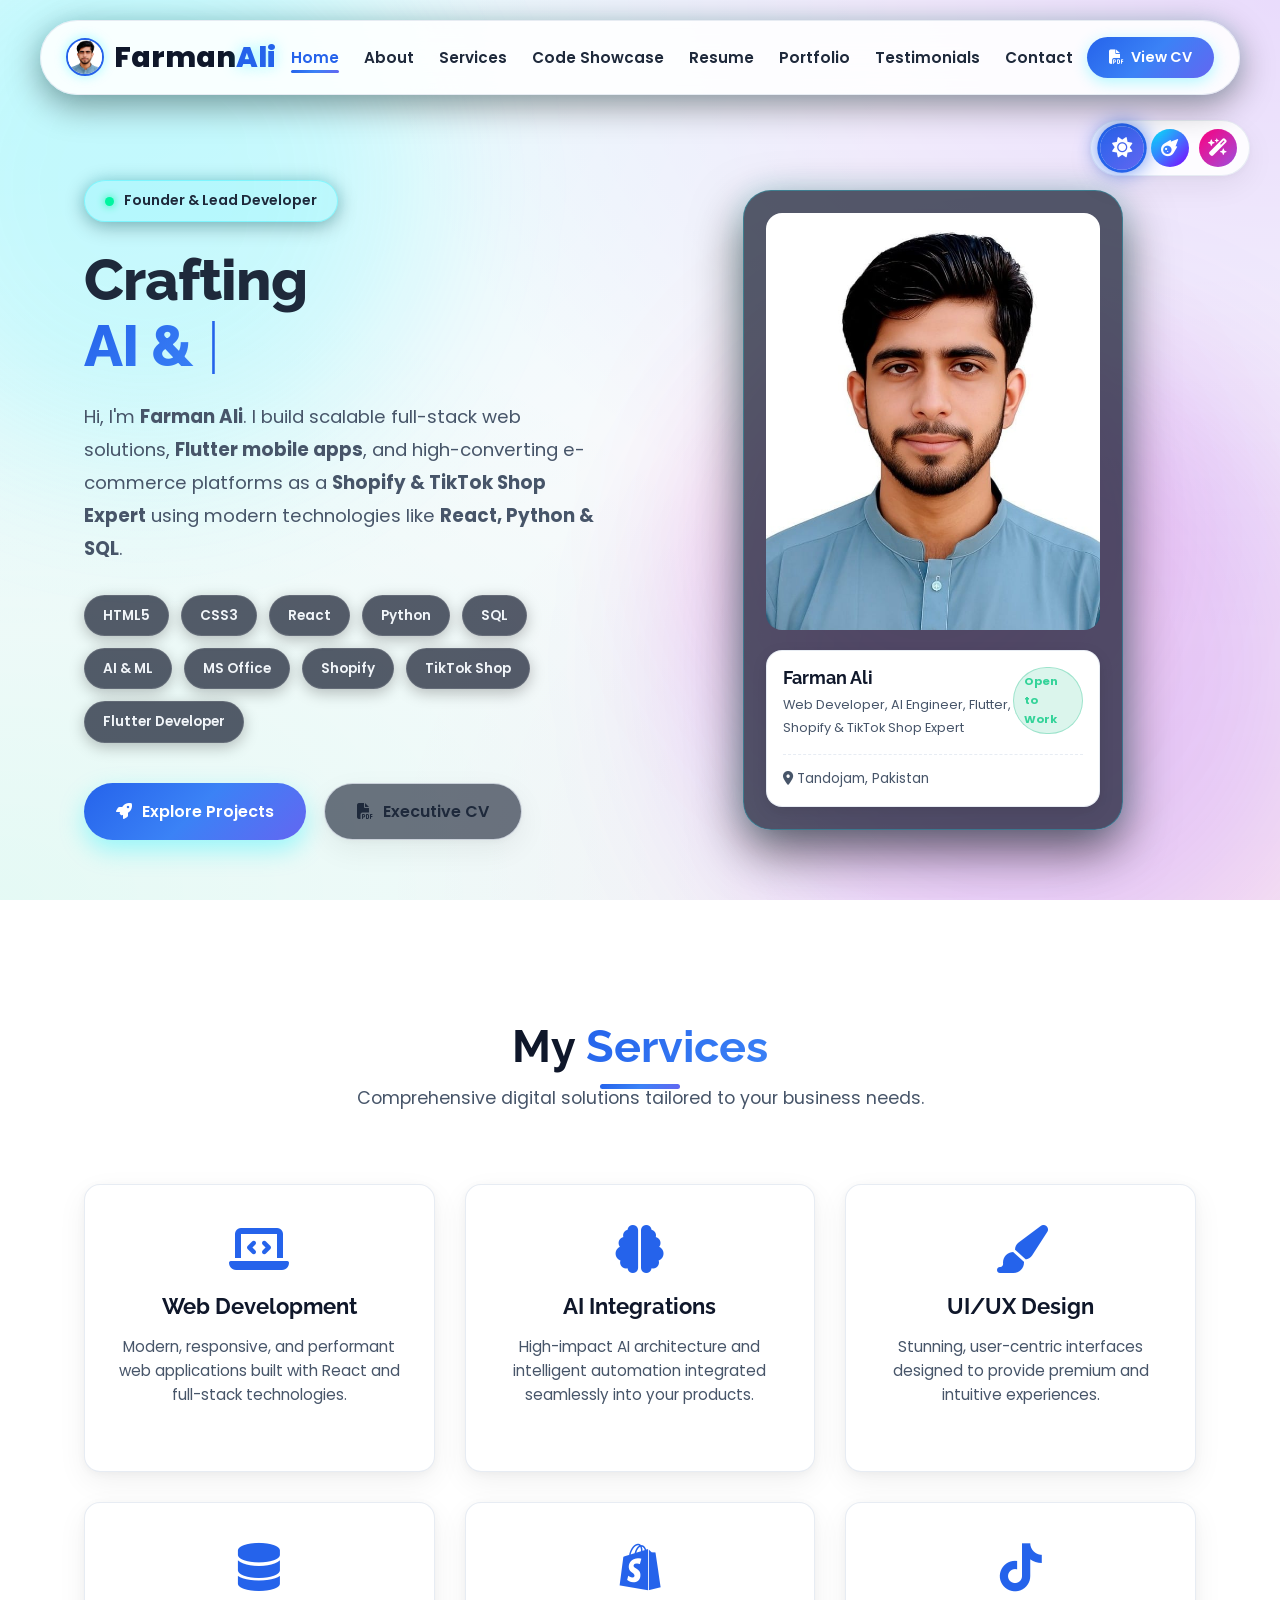
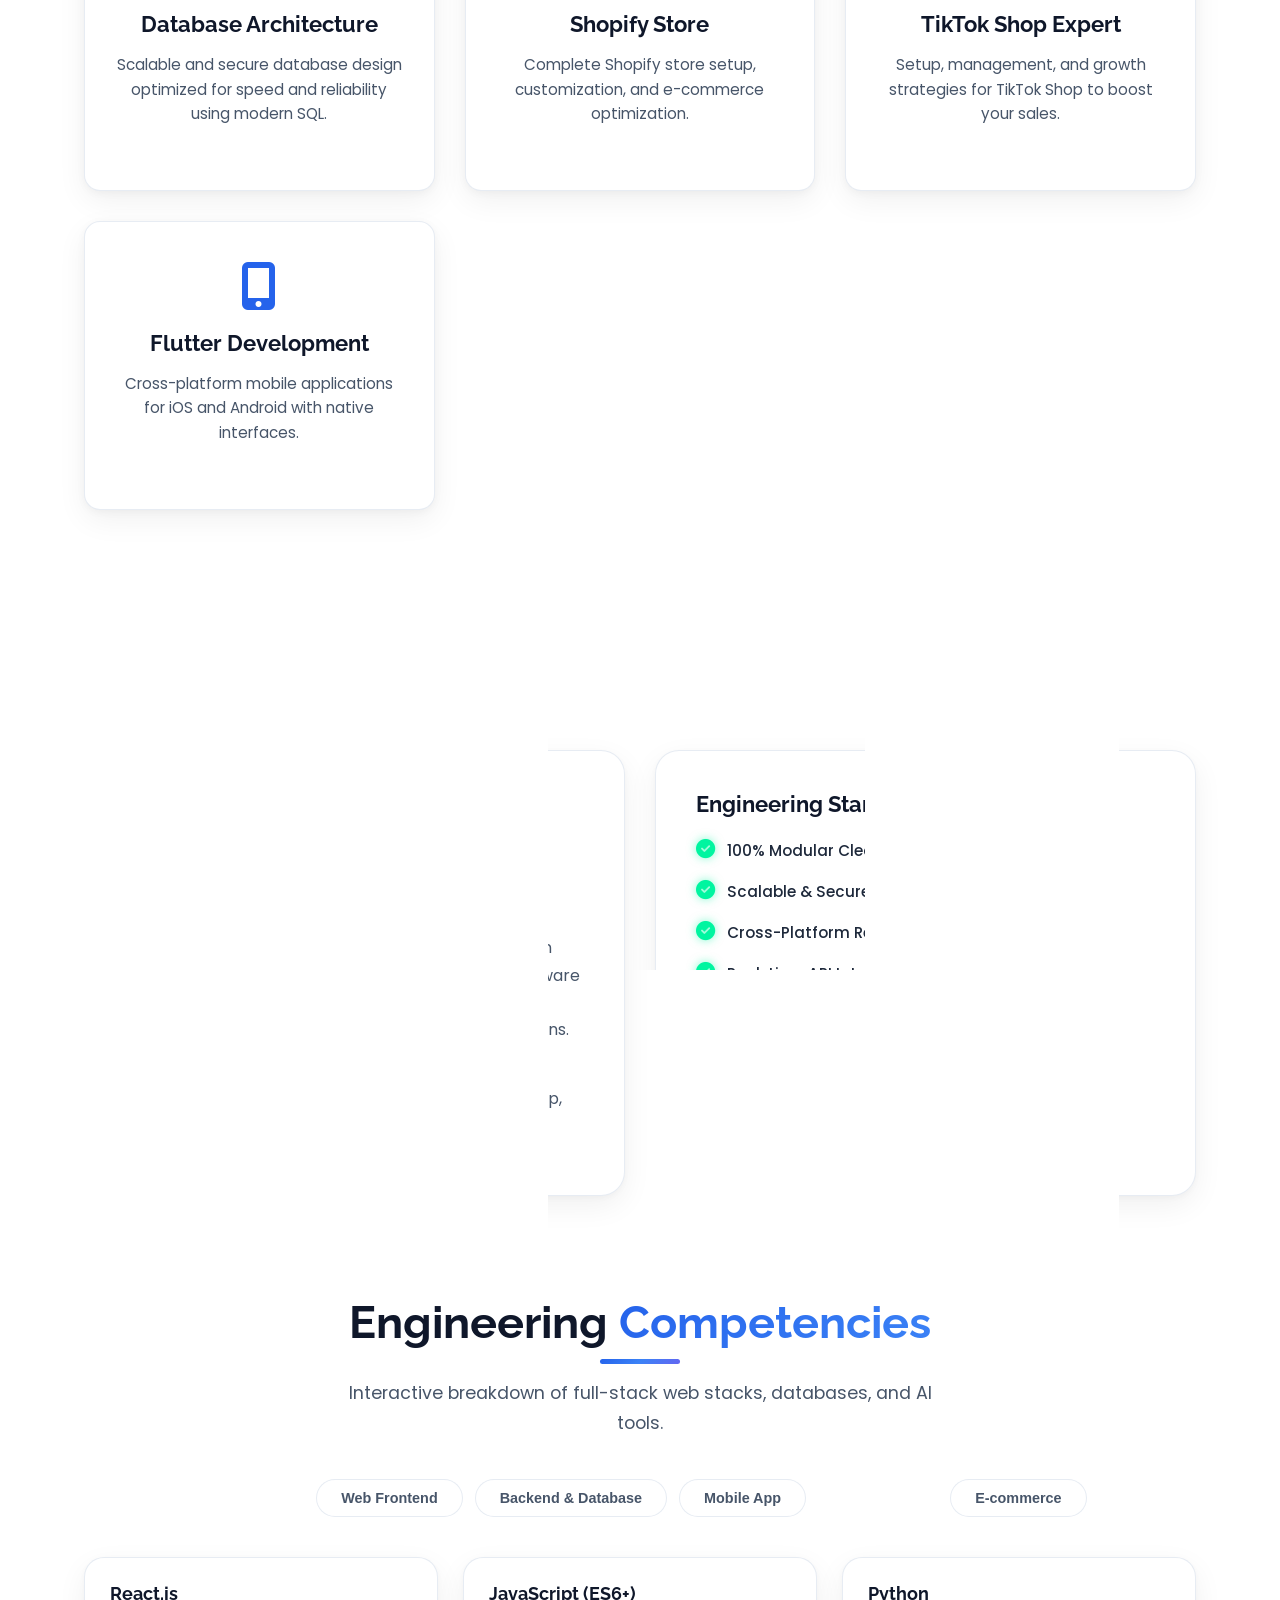
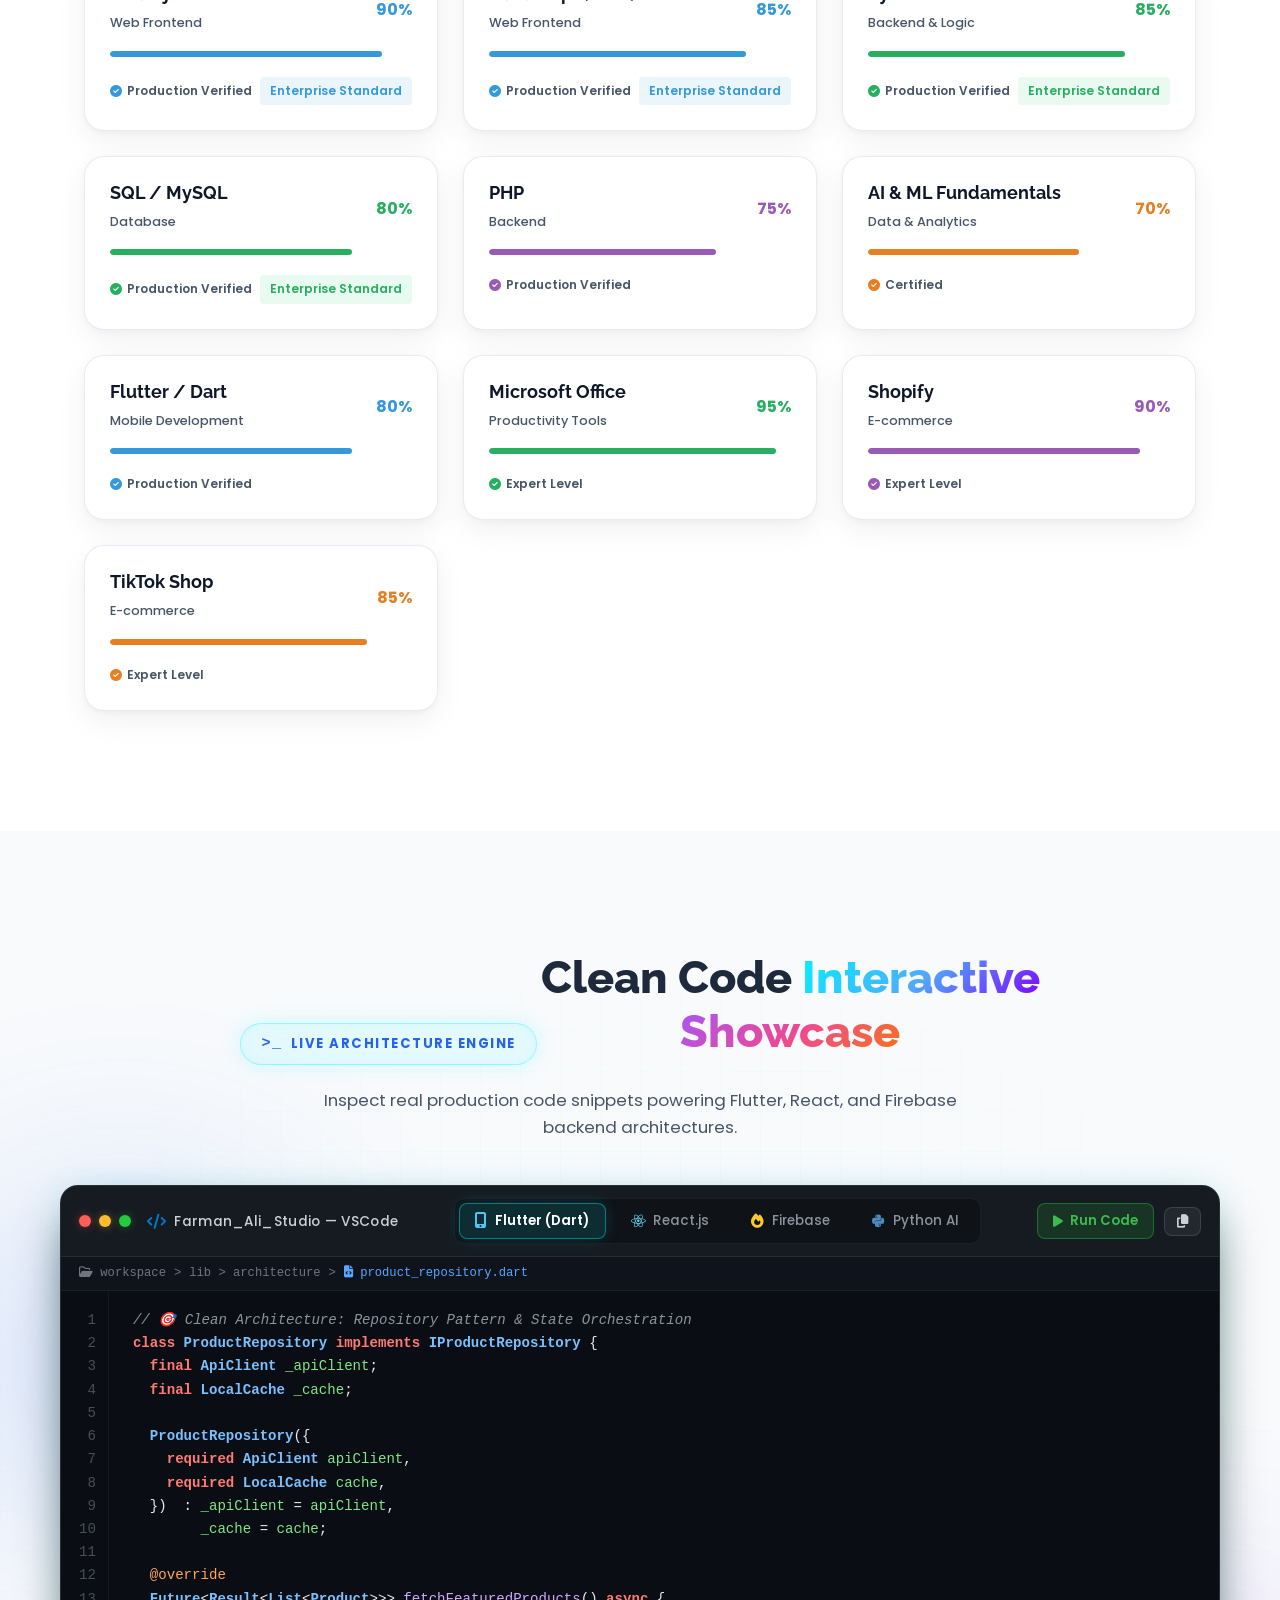
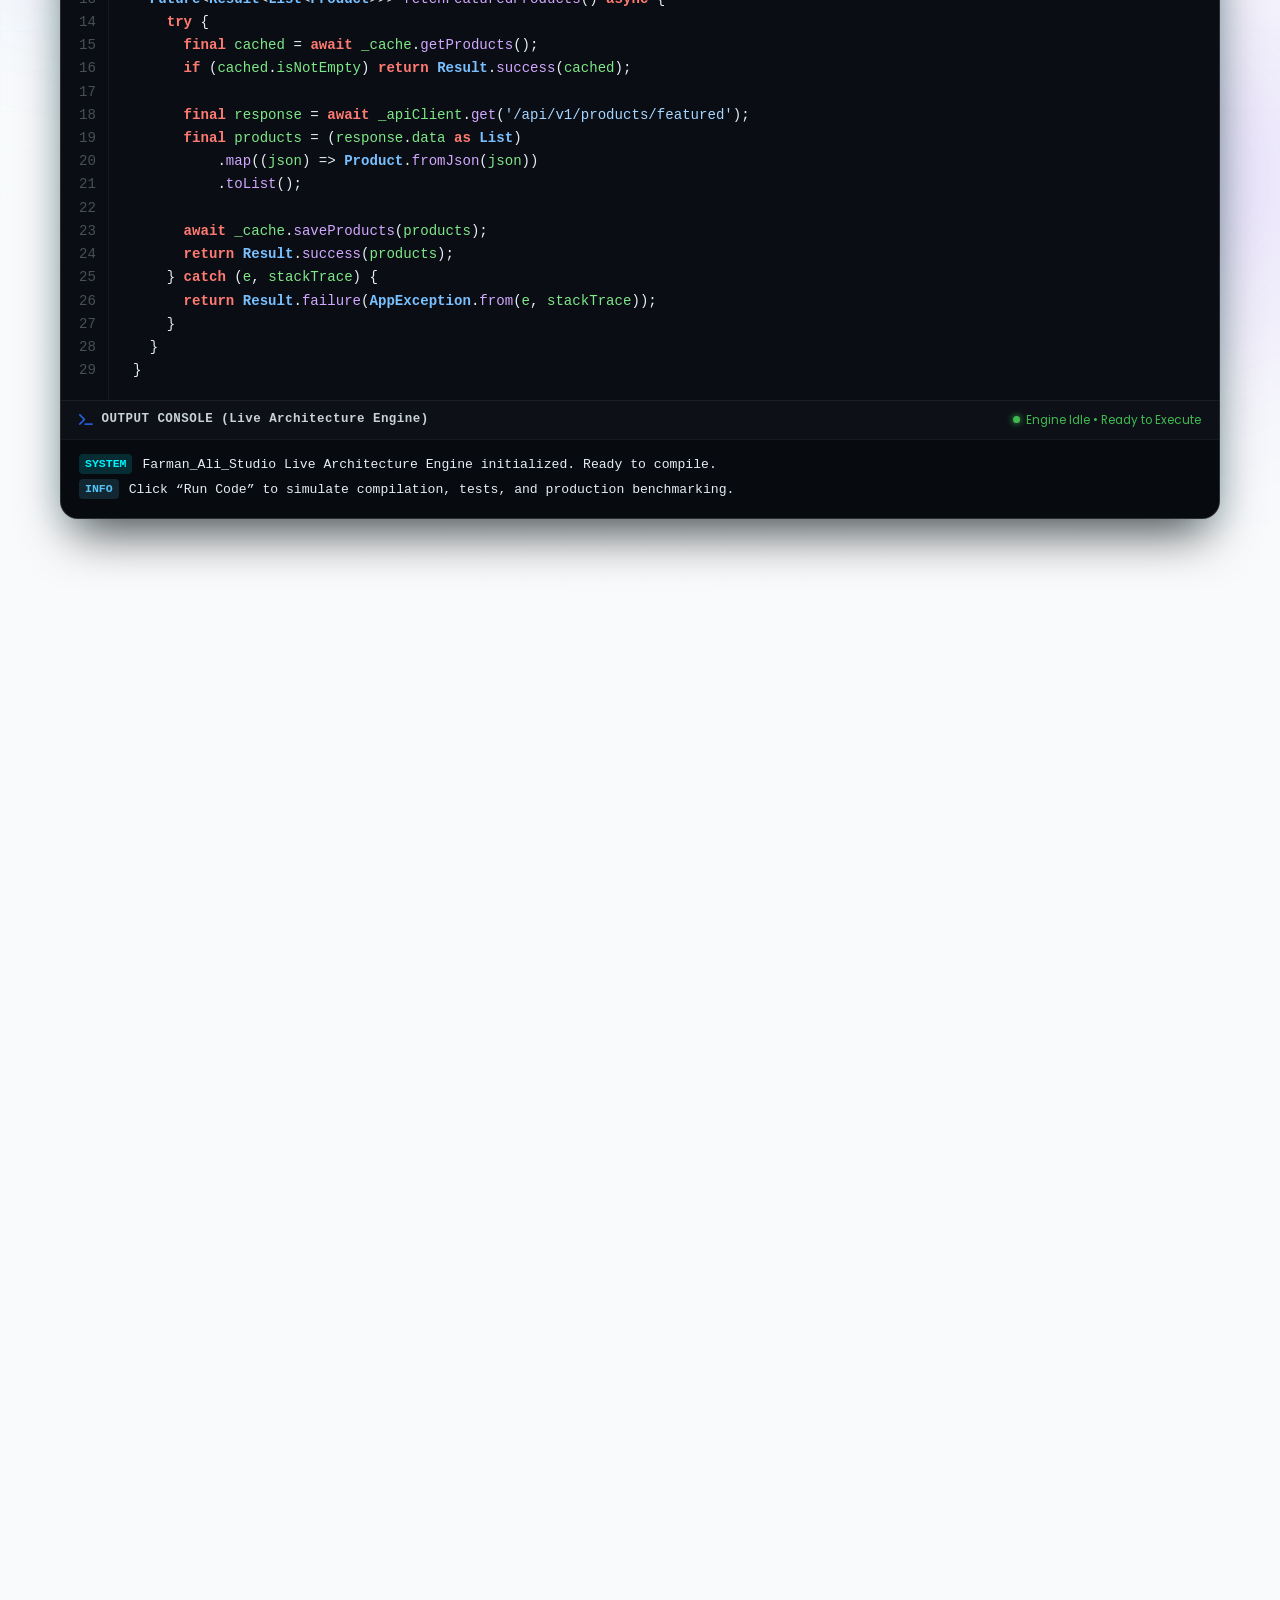
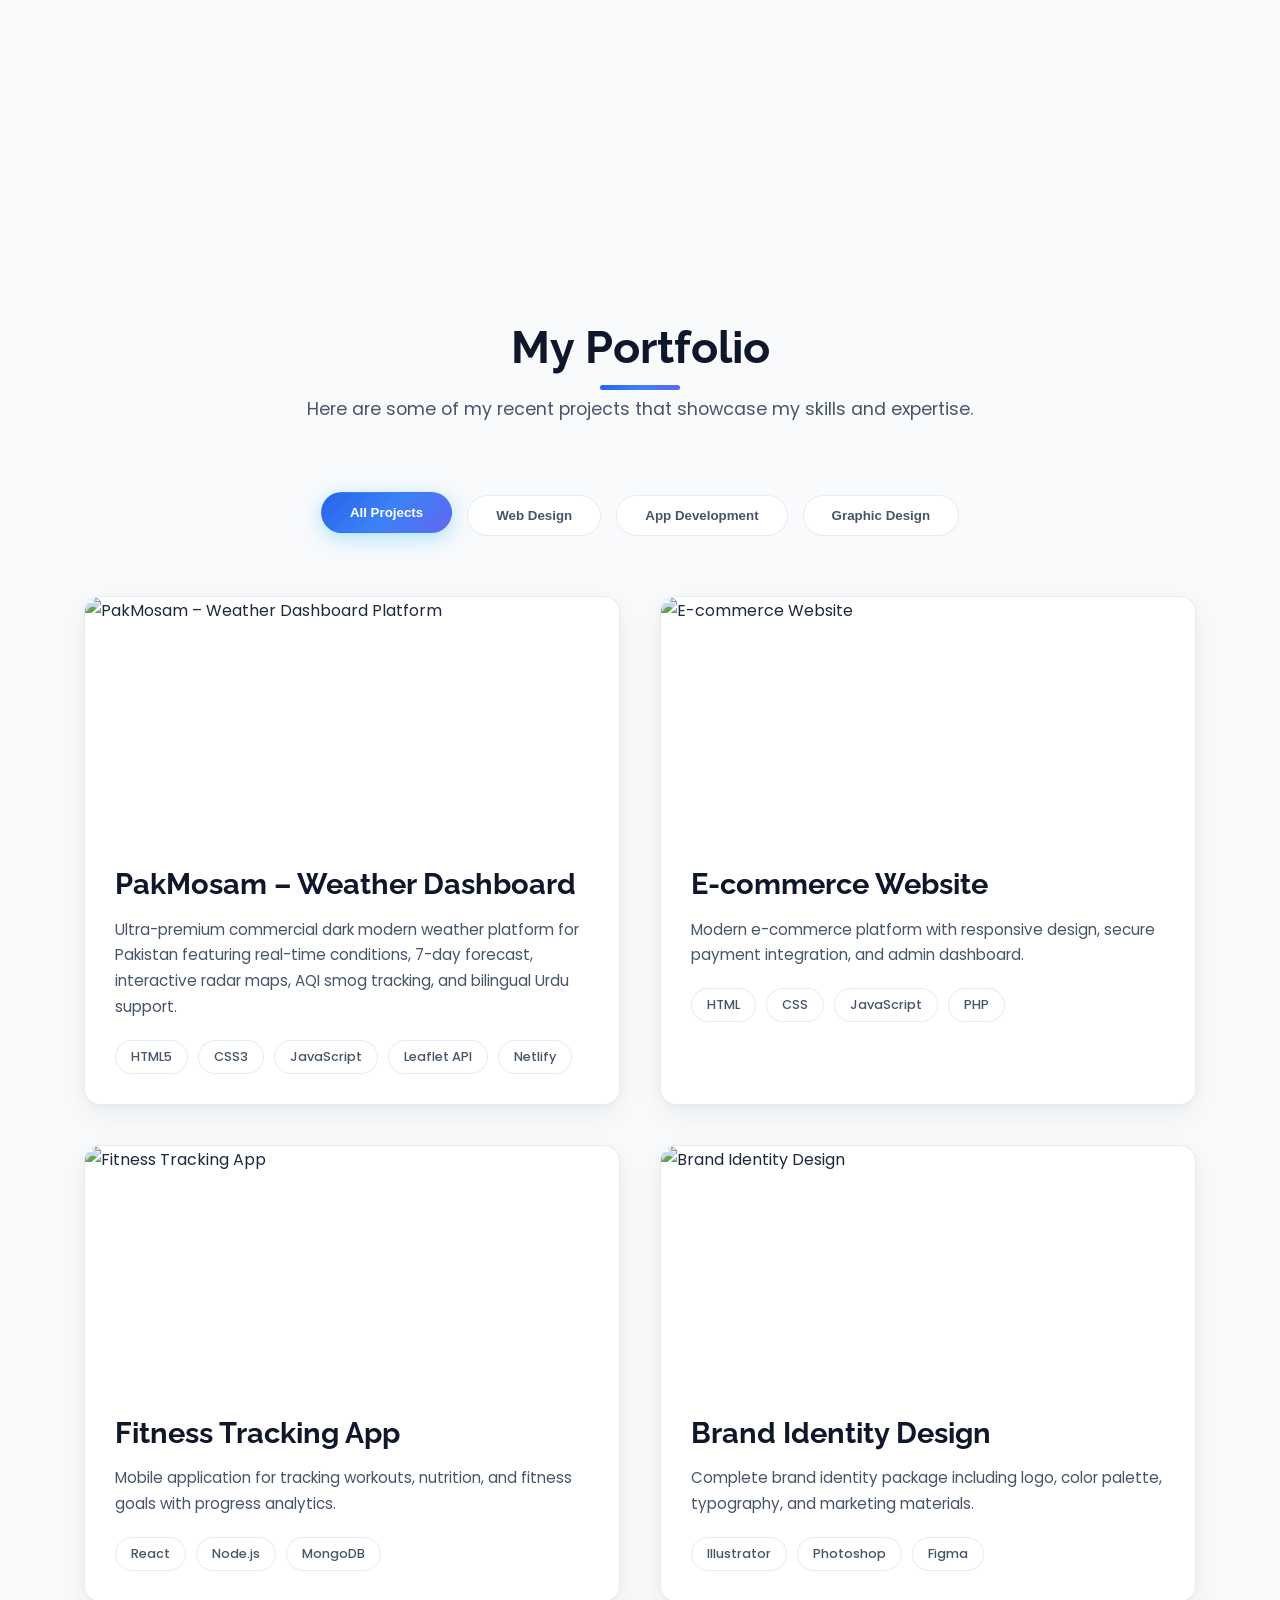
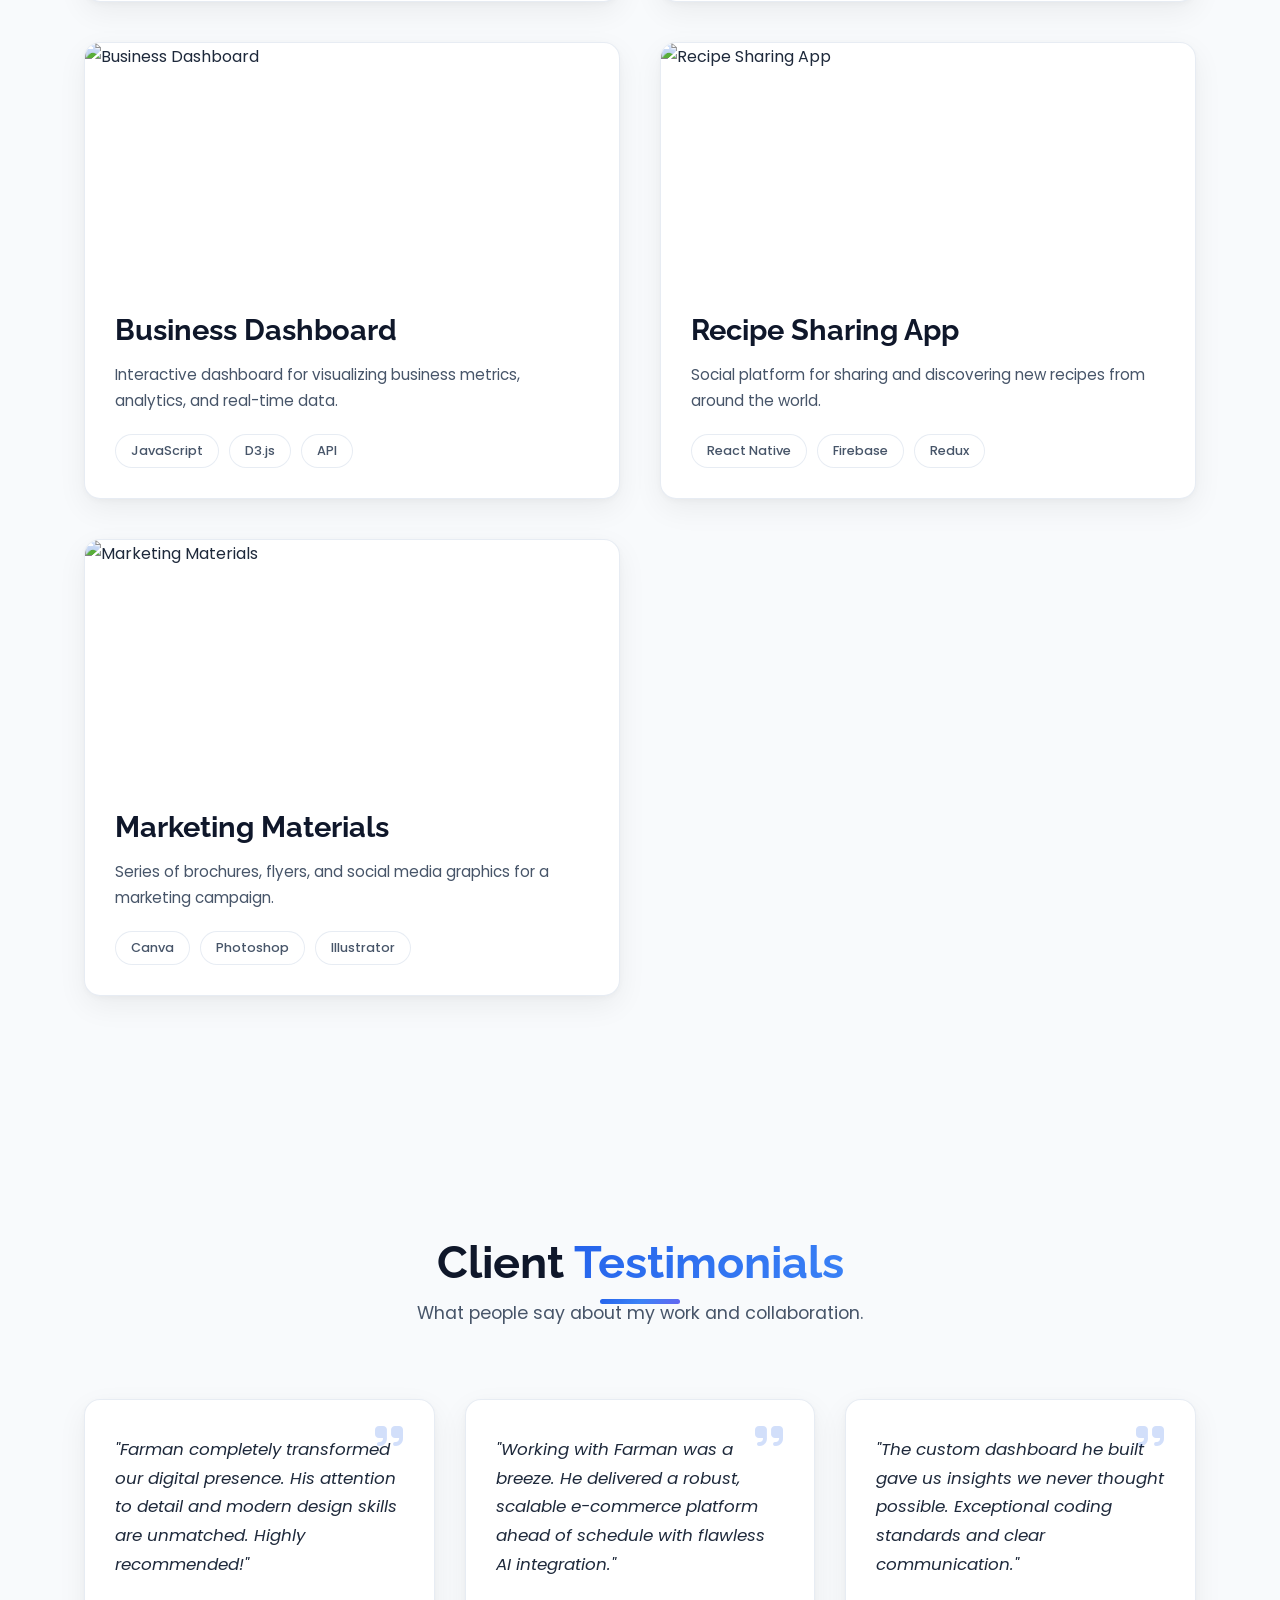
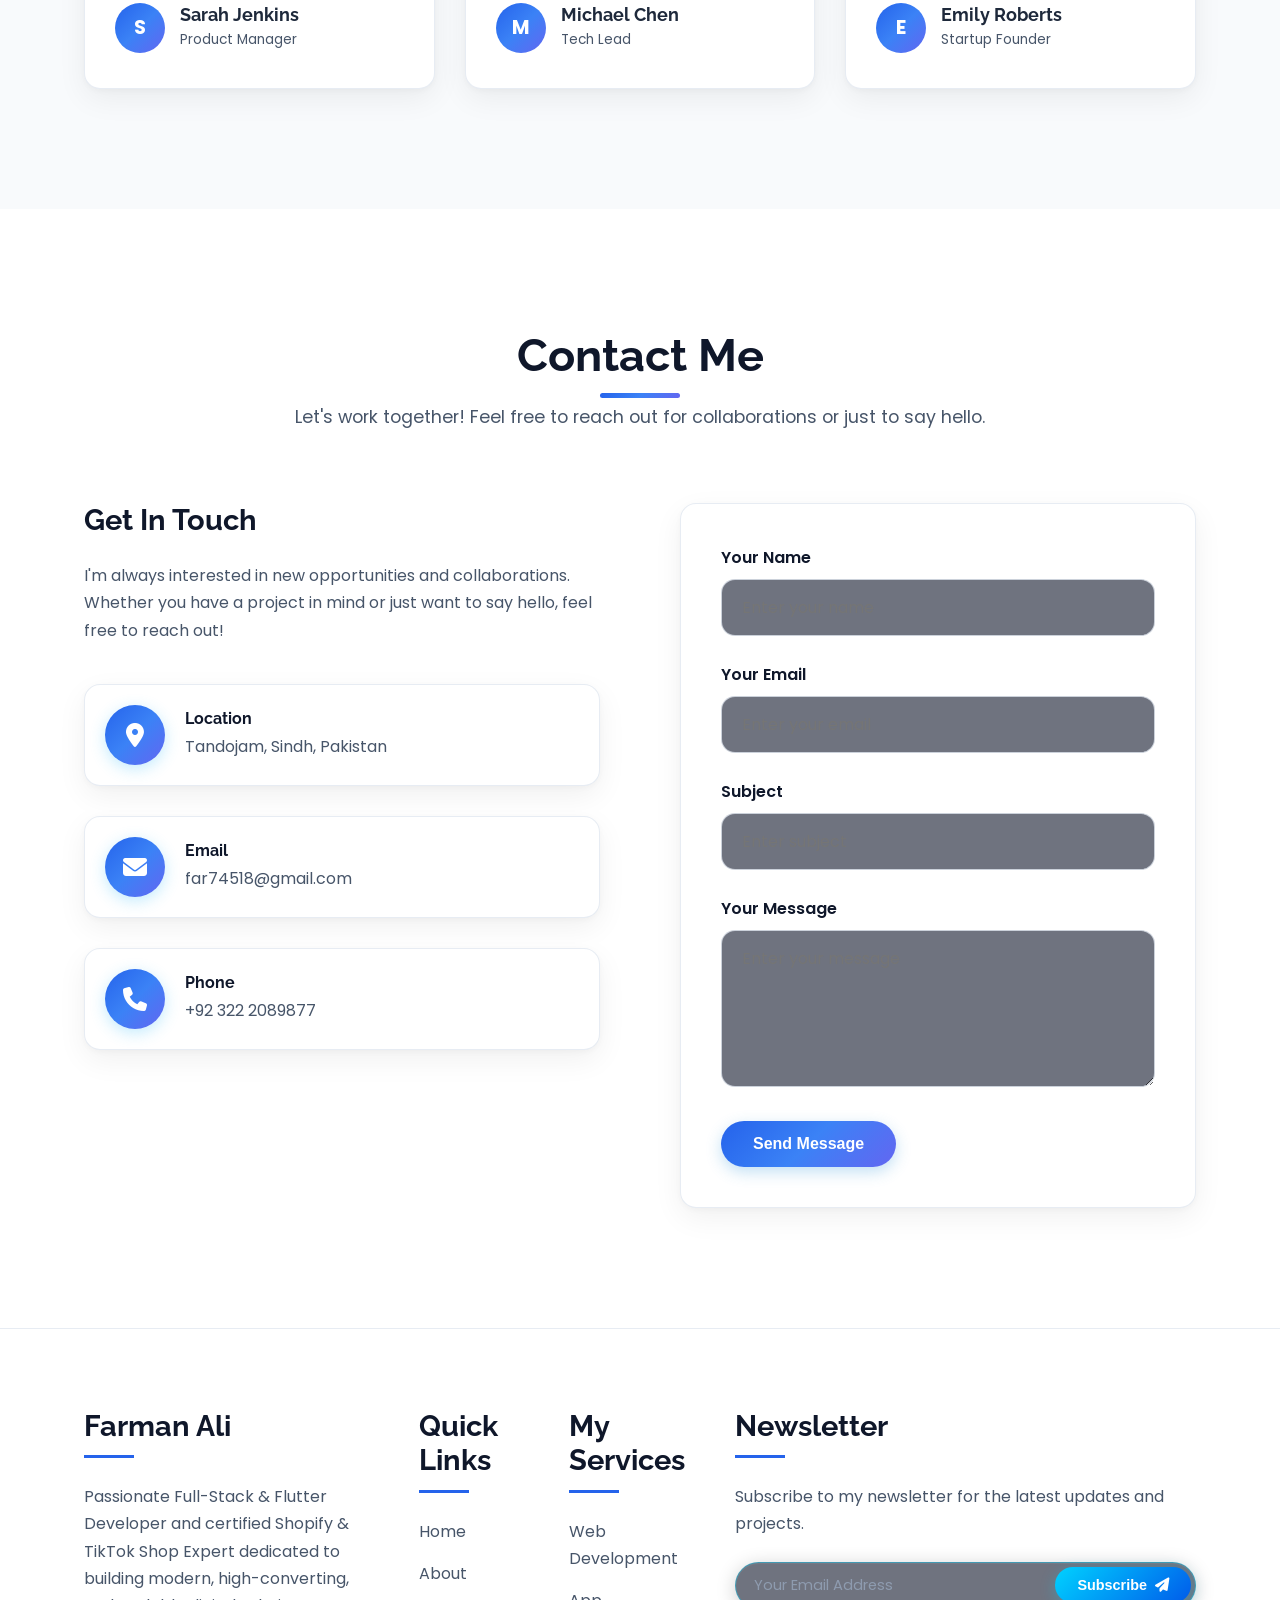
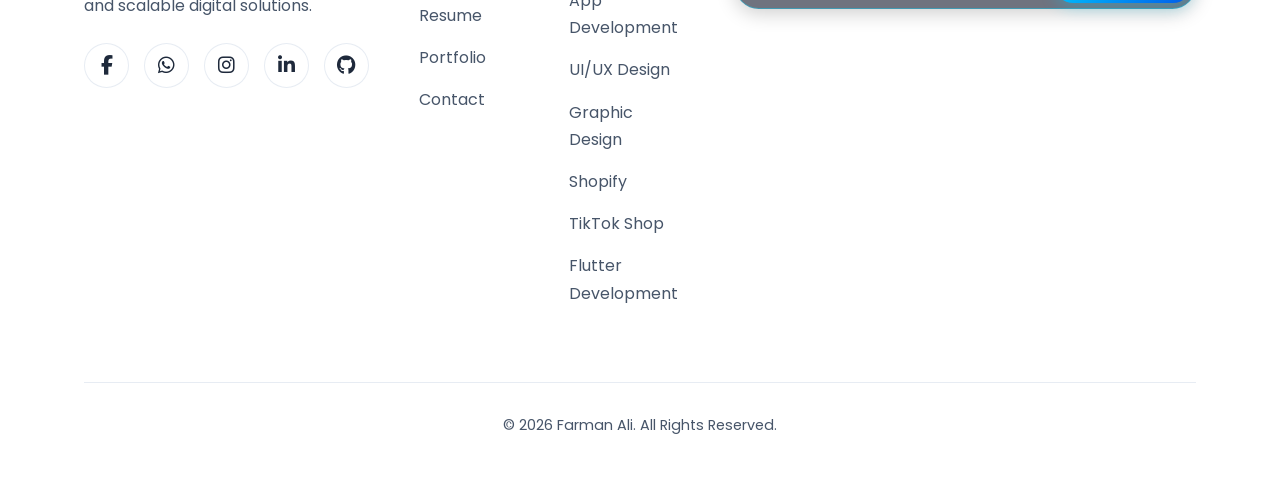
==== commit a1532beb: "Add Google Search Console verification file and meta tag" ====
--- a/index.html
+++ b/index.html
@@ -94,7 +94,7 @@
     </script>
 
     <!-- Google Search Console Verification -->
-    <meta name="google-site-verification" content="6dW-d35RY6g--9aEkk7B-_UVNa_BJdCMKLR23YyliXI" />
+    <meta name="google-site-verification" content="google8509ed5ec99c78d5" />
     <!-- Font Awesome -->
     <link rel="stylesheet" href="https://cdnjs.cloudflare.com/ajax/libs/font-awesome/6.4.0/css/all.min.css">
 
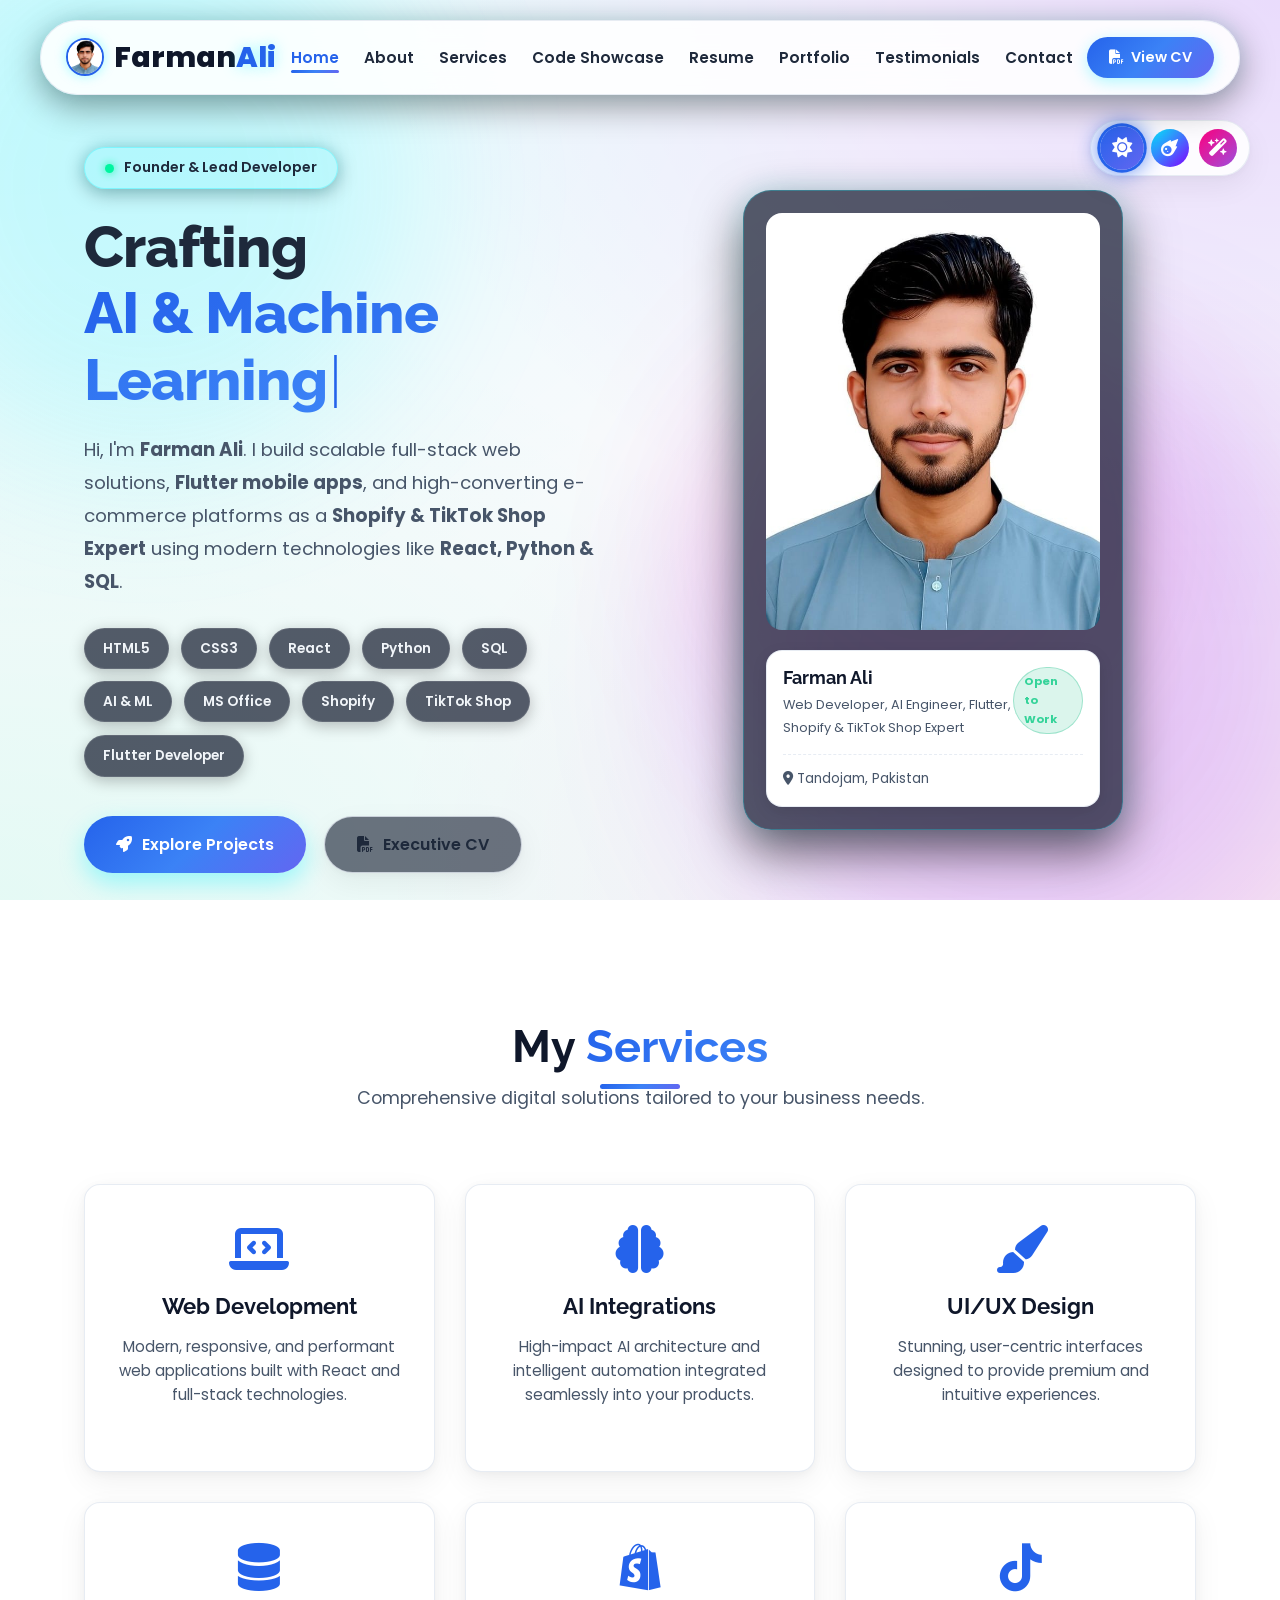
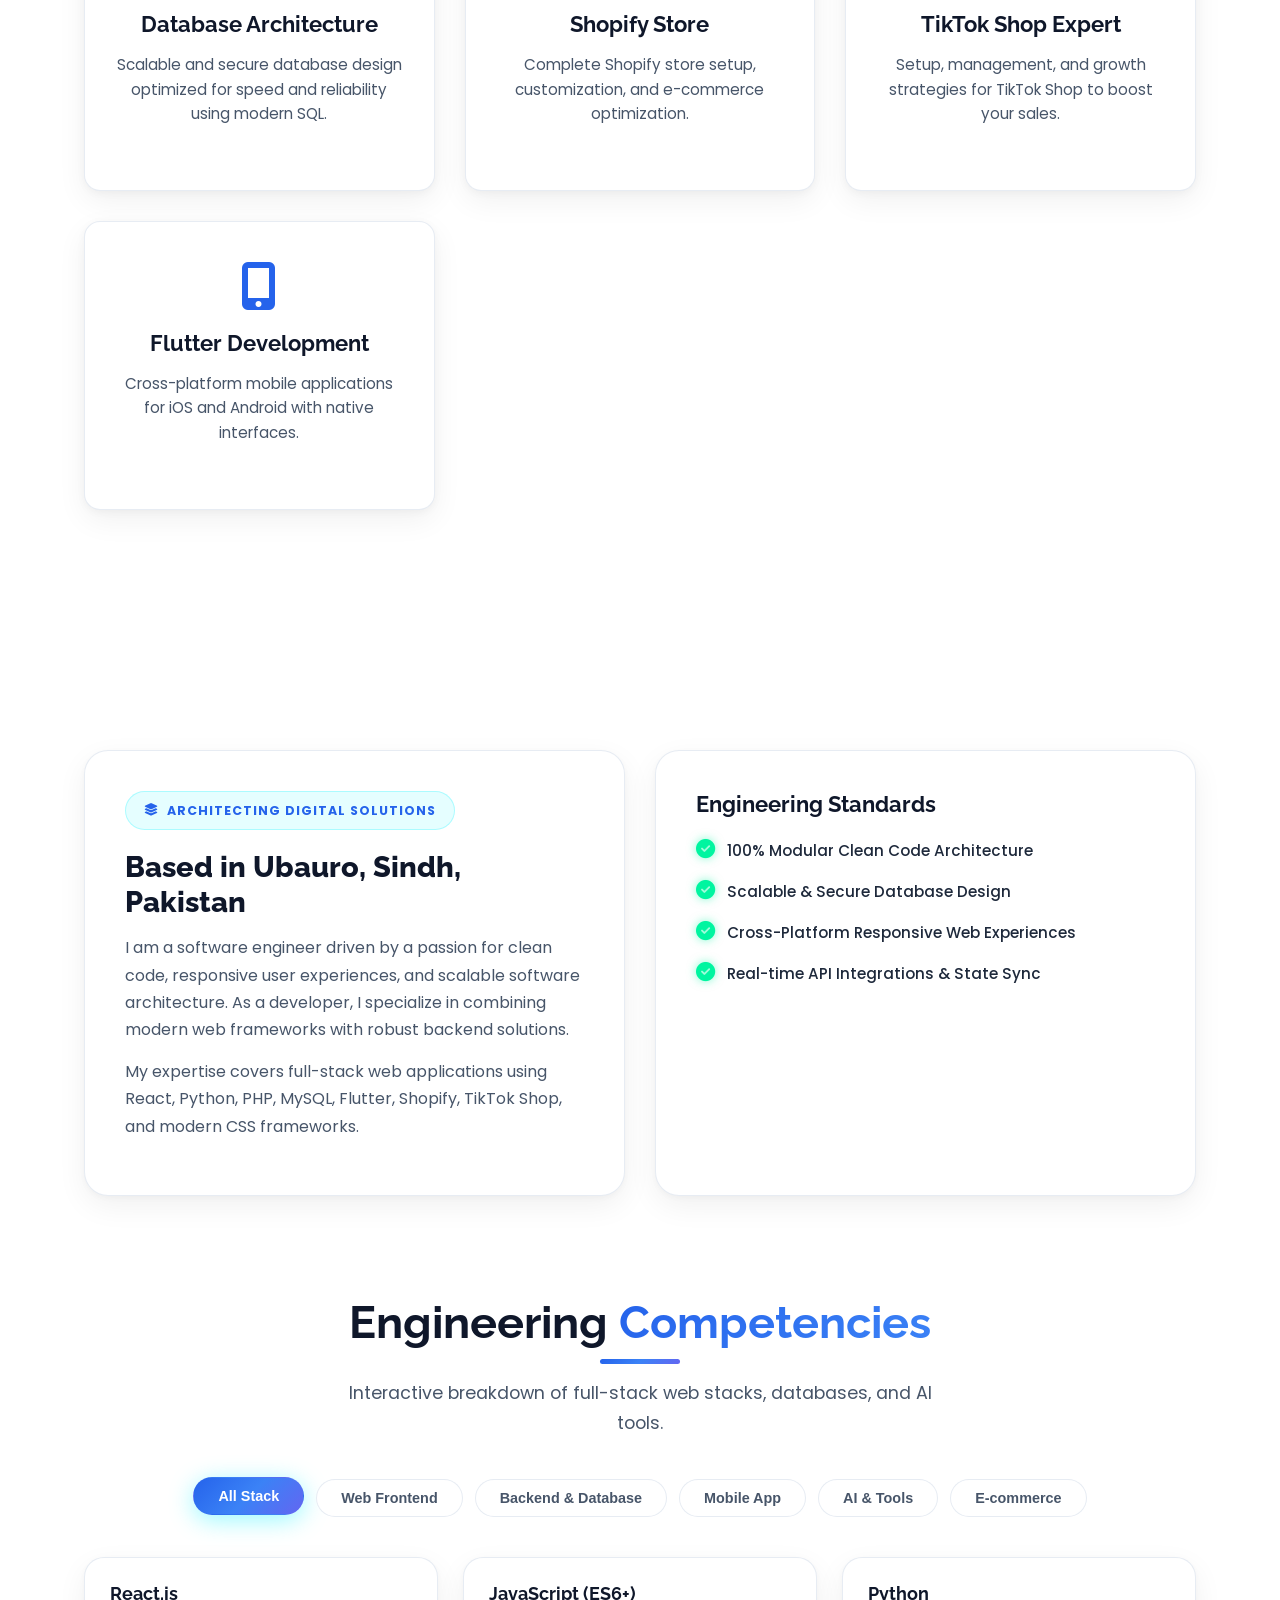
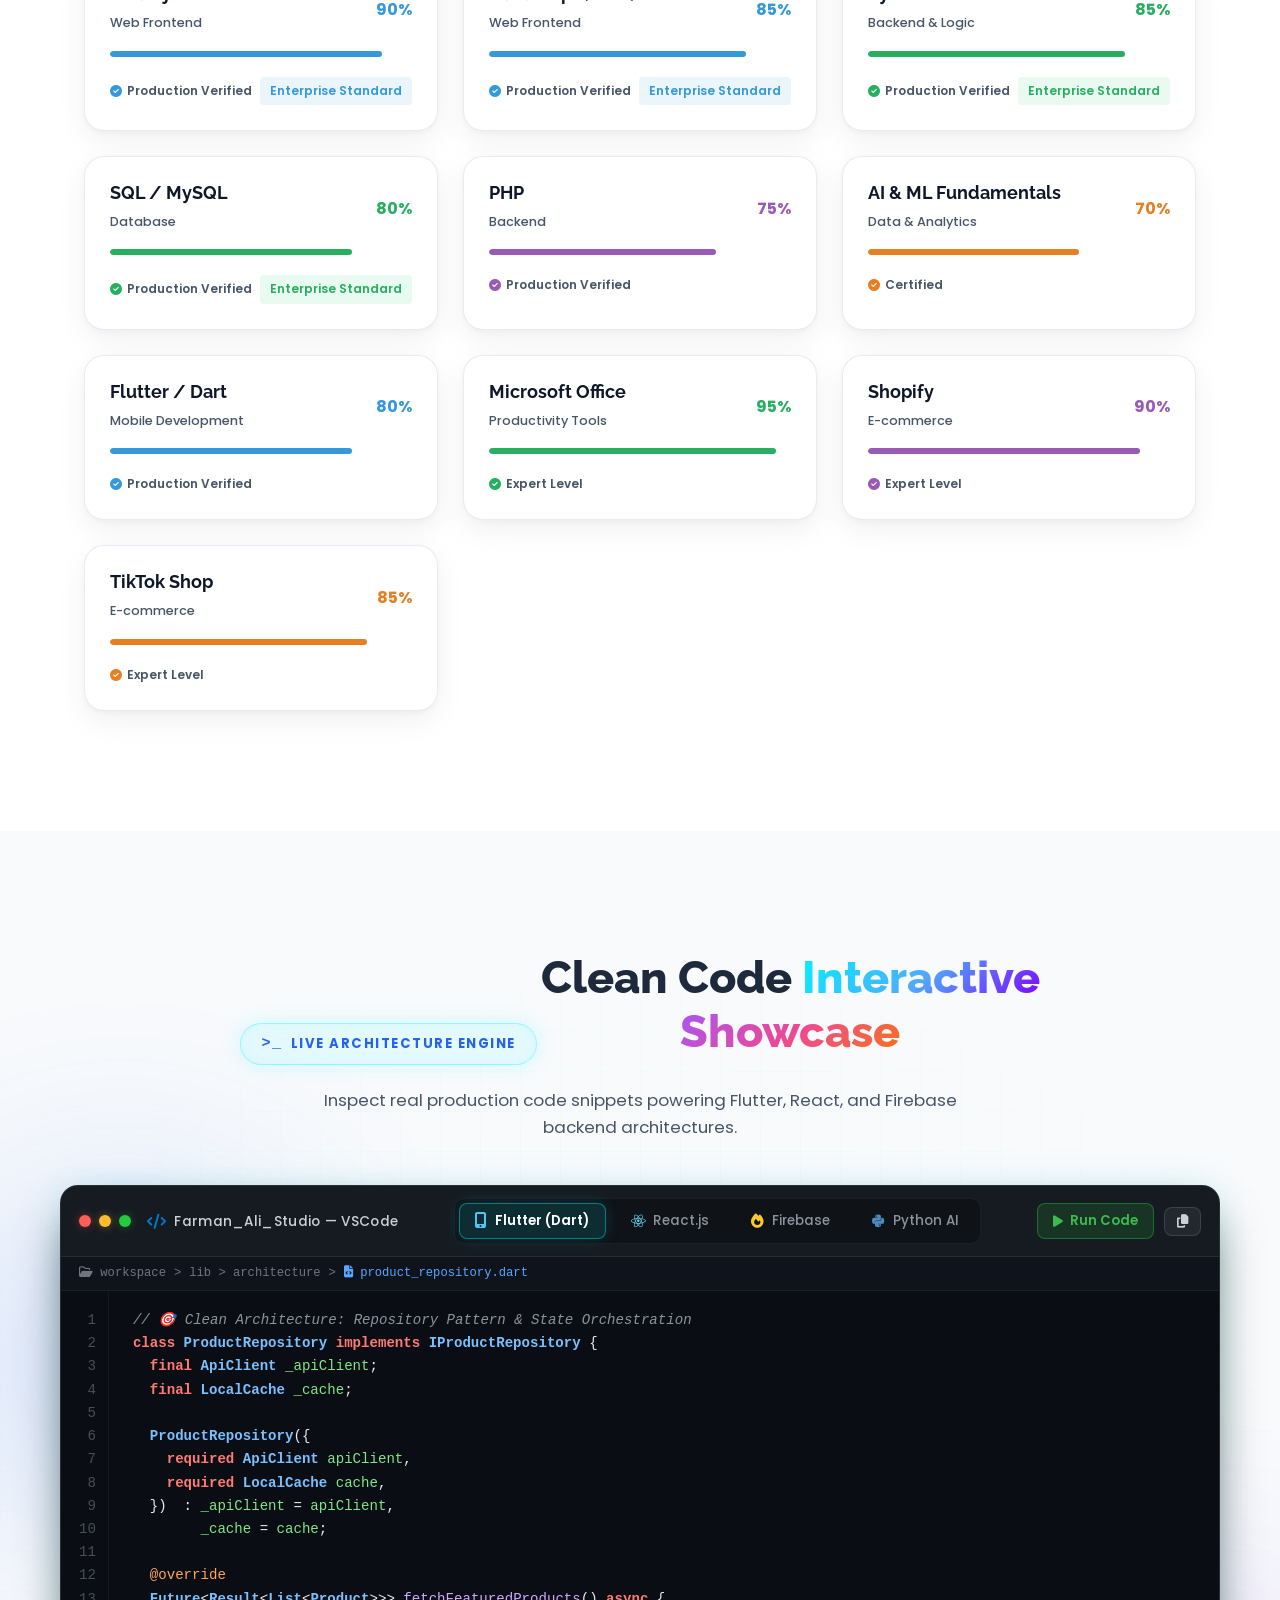
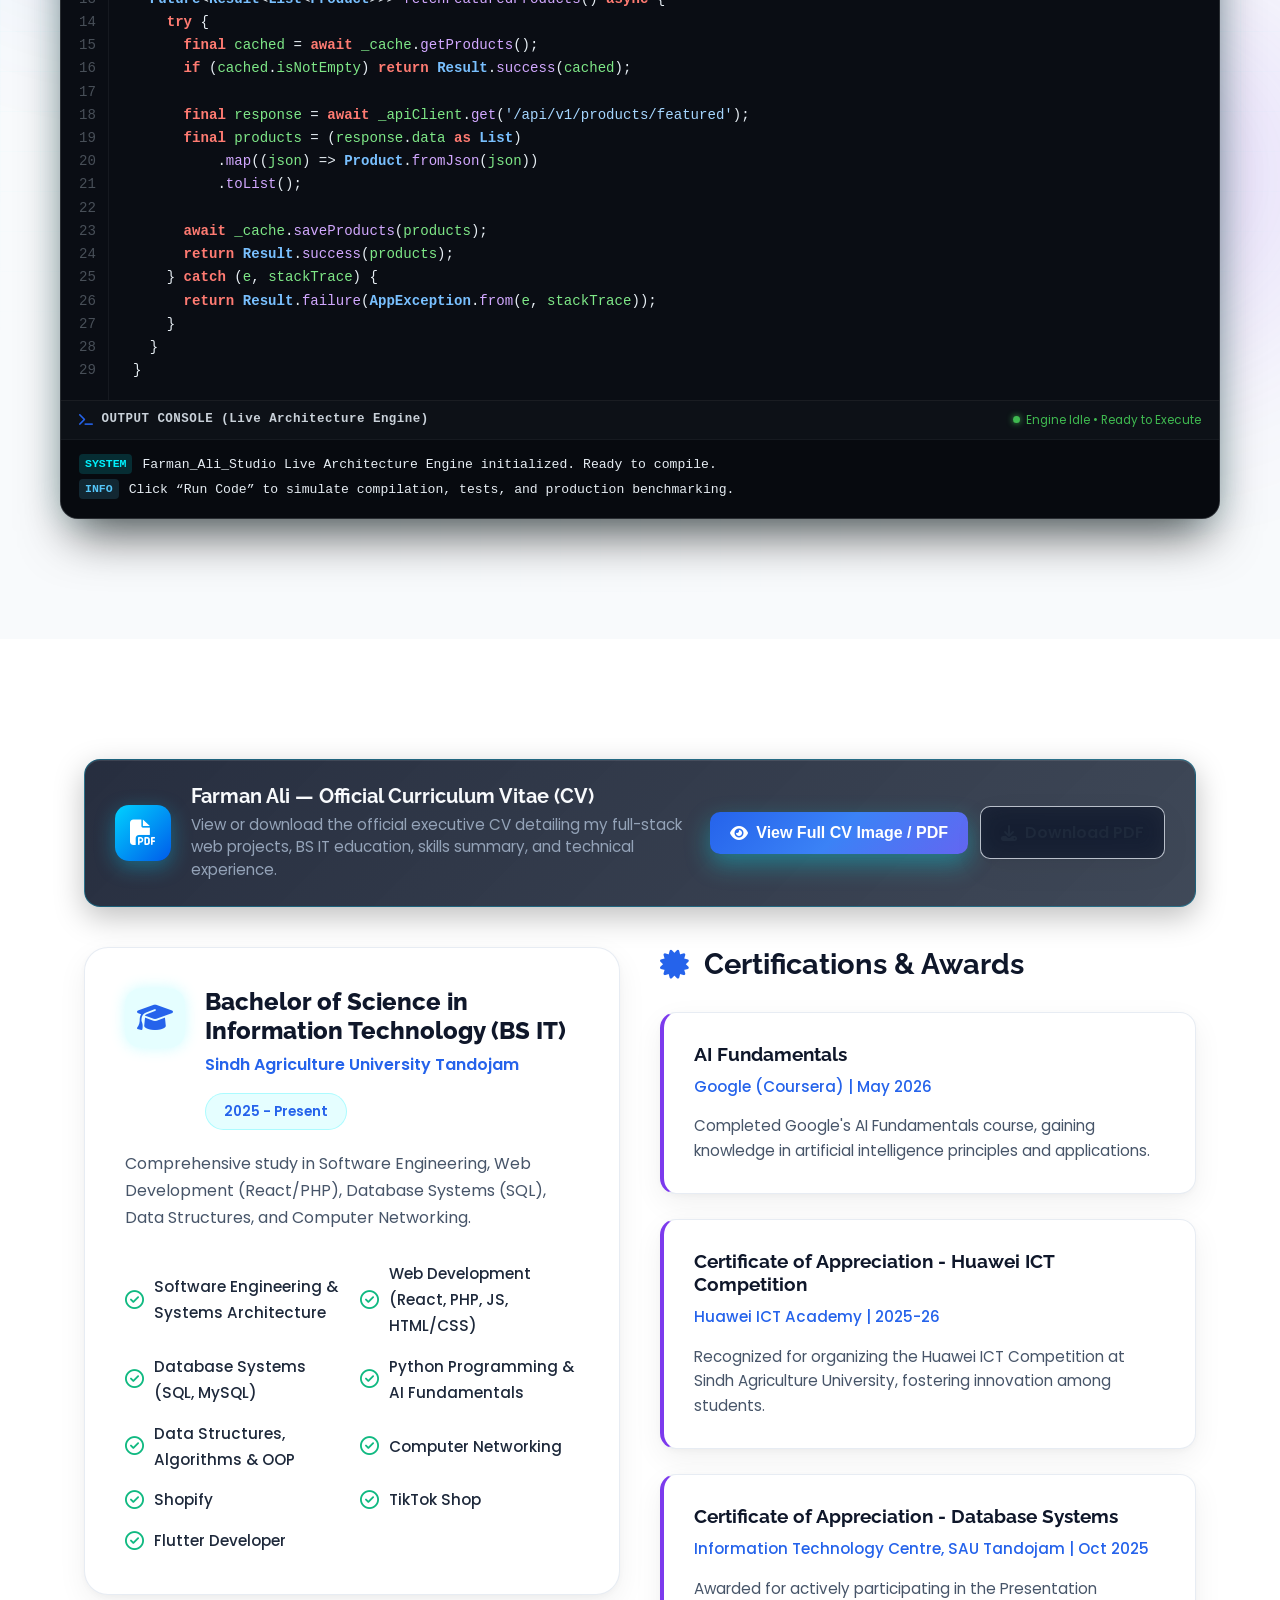
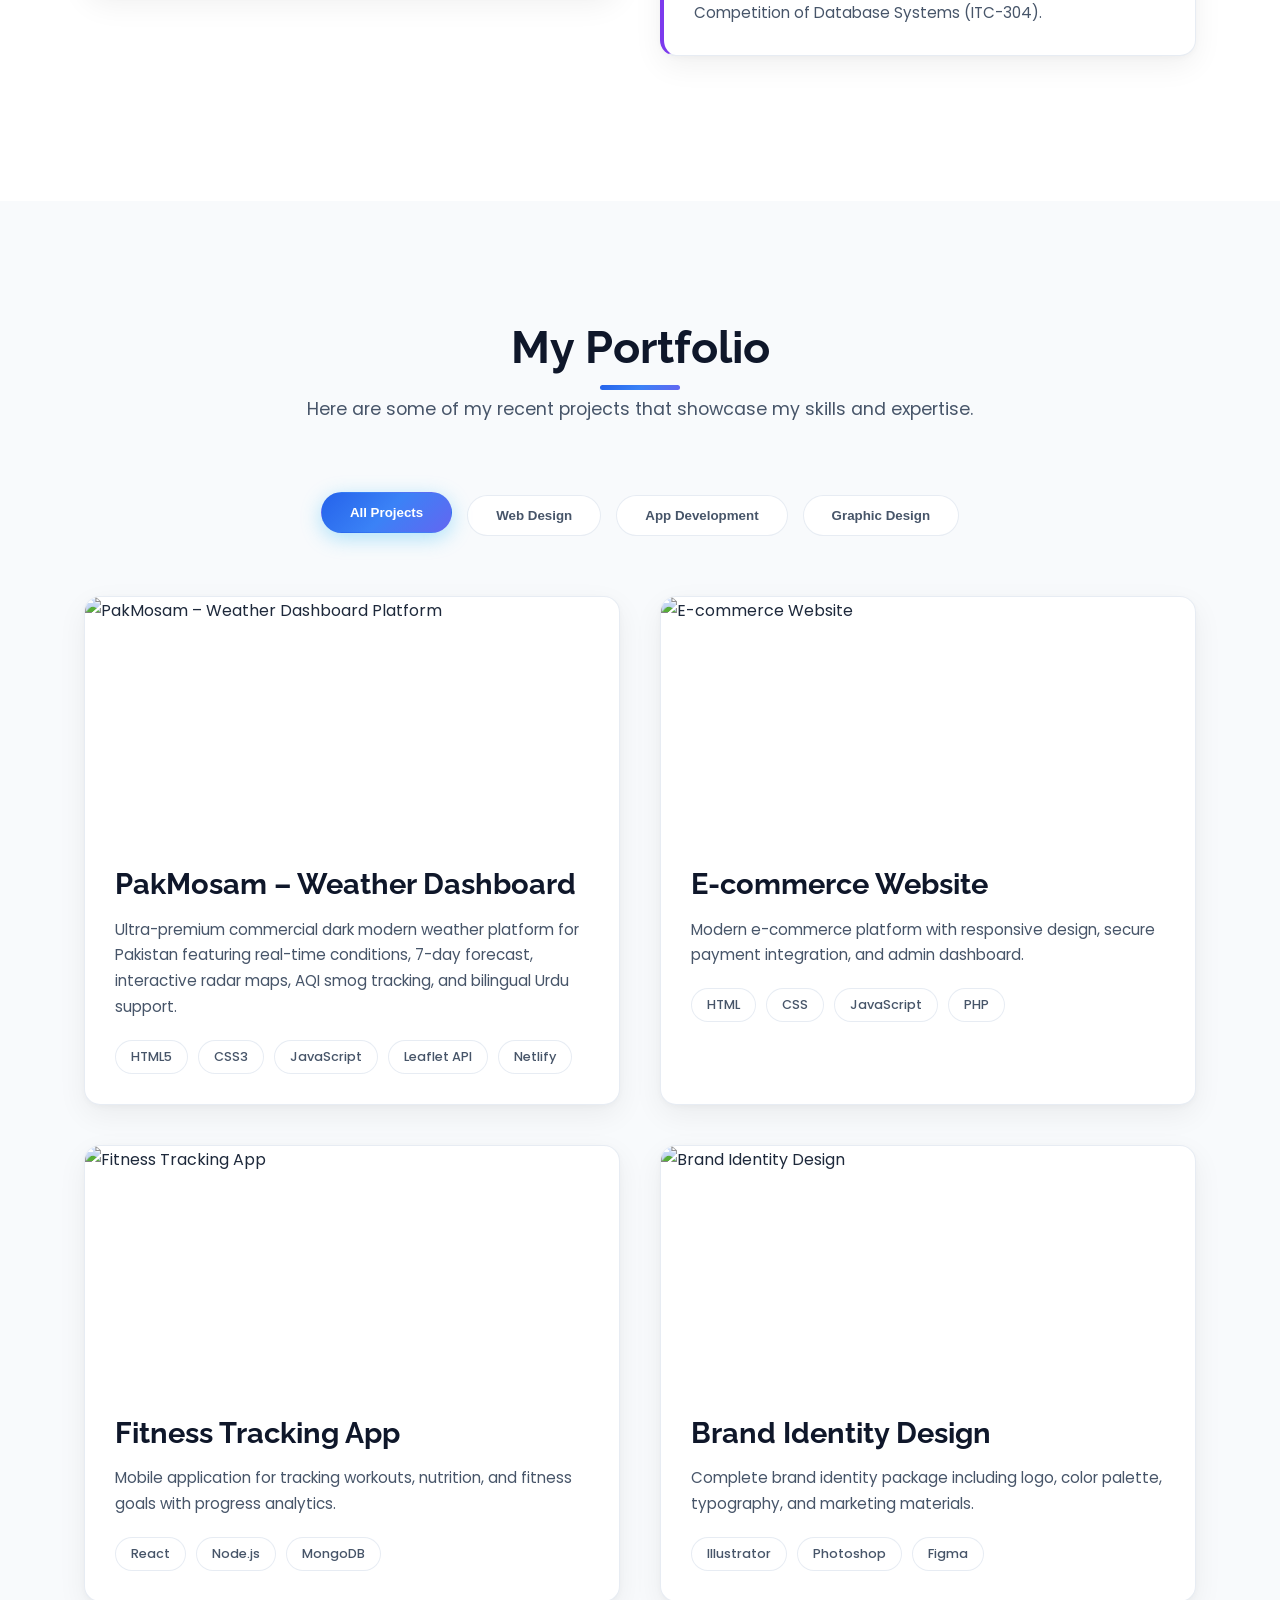
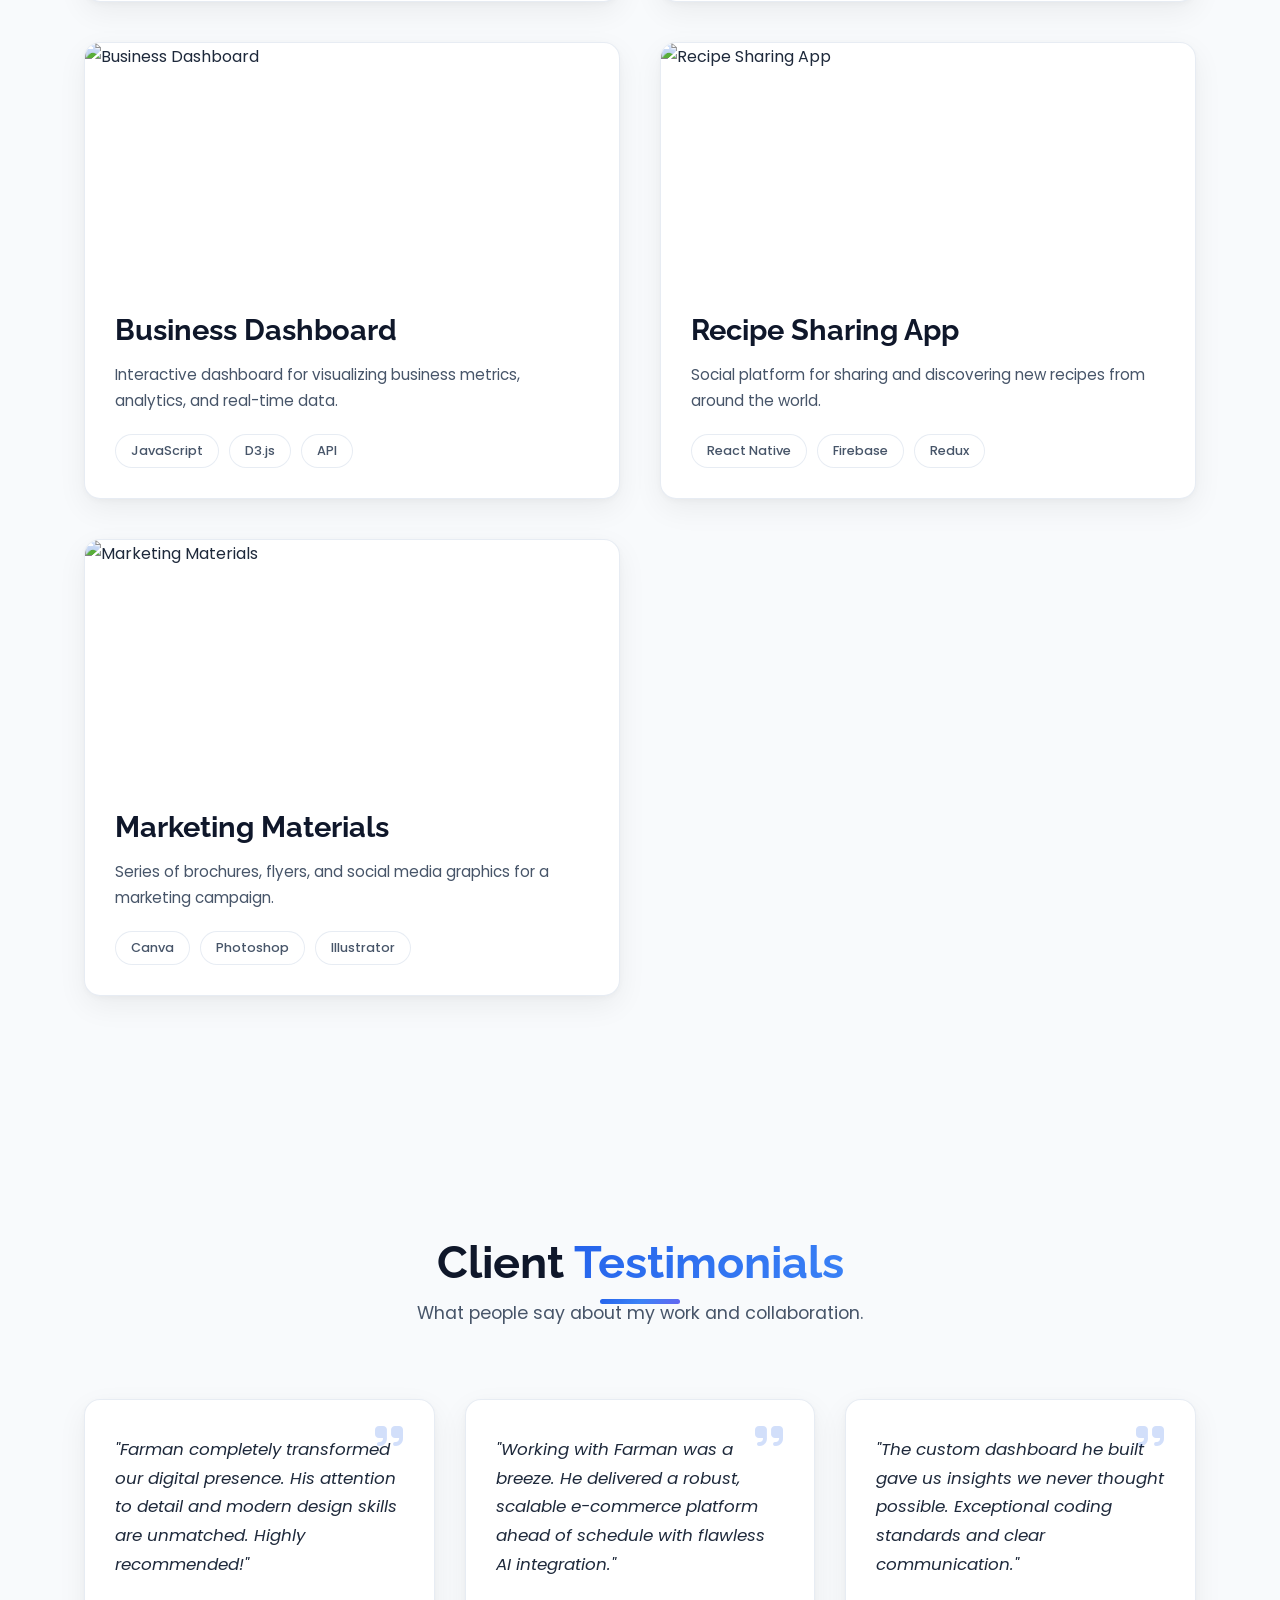
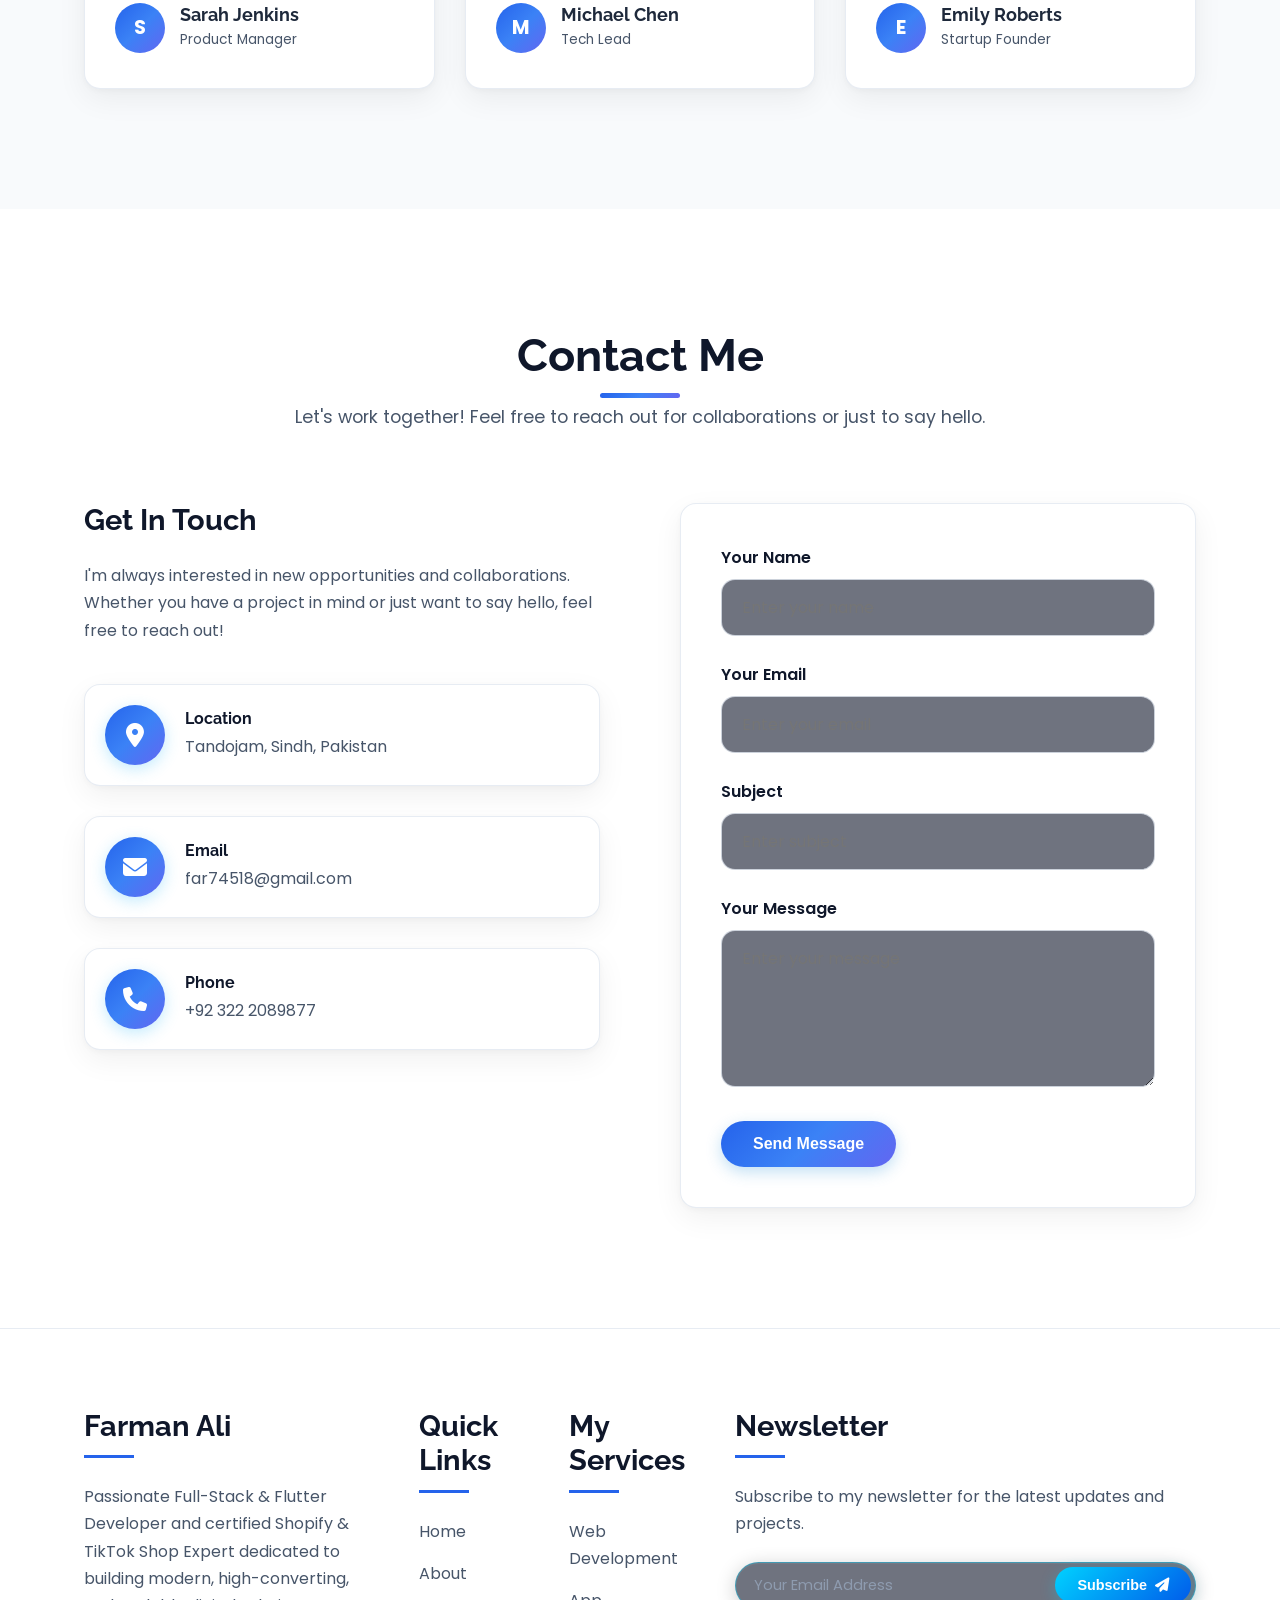
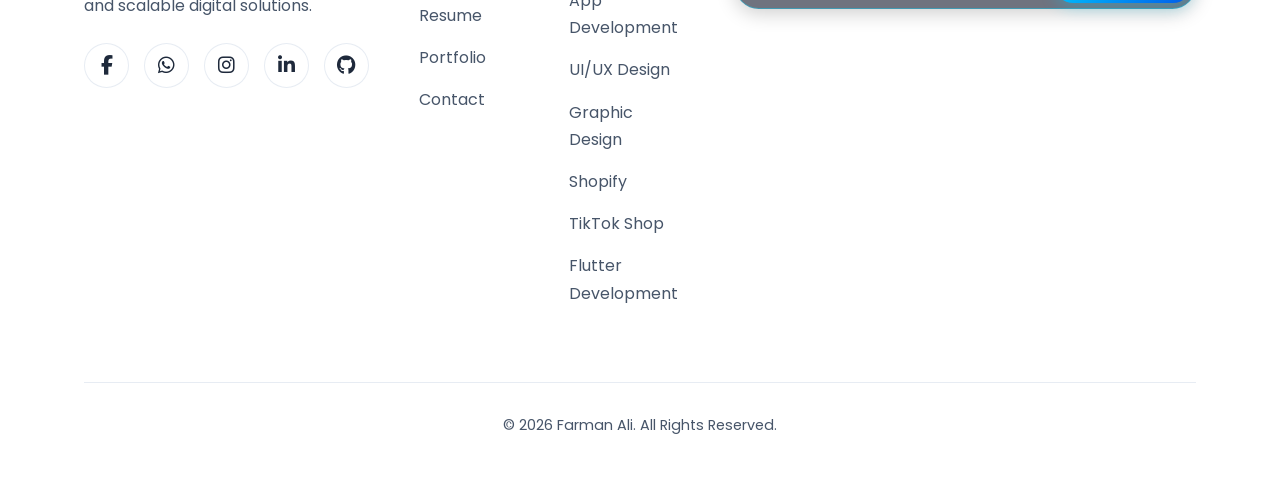
==== commit 22b22a59: "Update google-site-verification meta tag and HTML file" ====
--- a/index.html
+++ b/index.html
@@ -12,6 +12,7 @@
     <meta name="author" content="Farman Ali">
 
     <meta name="robots" content="index, follow, max-image-preview:large, max-snippet:-1, max-video-preview:-1">
+    <meta name="google-site-verification" content="google8509ed5ec99c78d5" />
     <link rel="canonical" href="https://far74518-commits.github.io/portFolio/">
 
     <!-- Open Graph / Social Media Meta Tags -->
